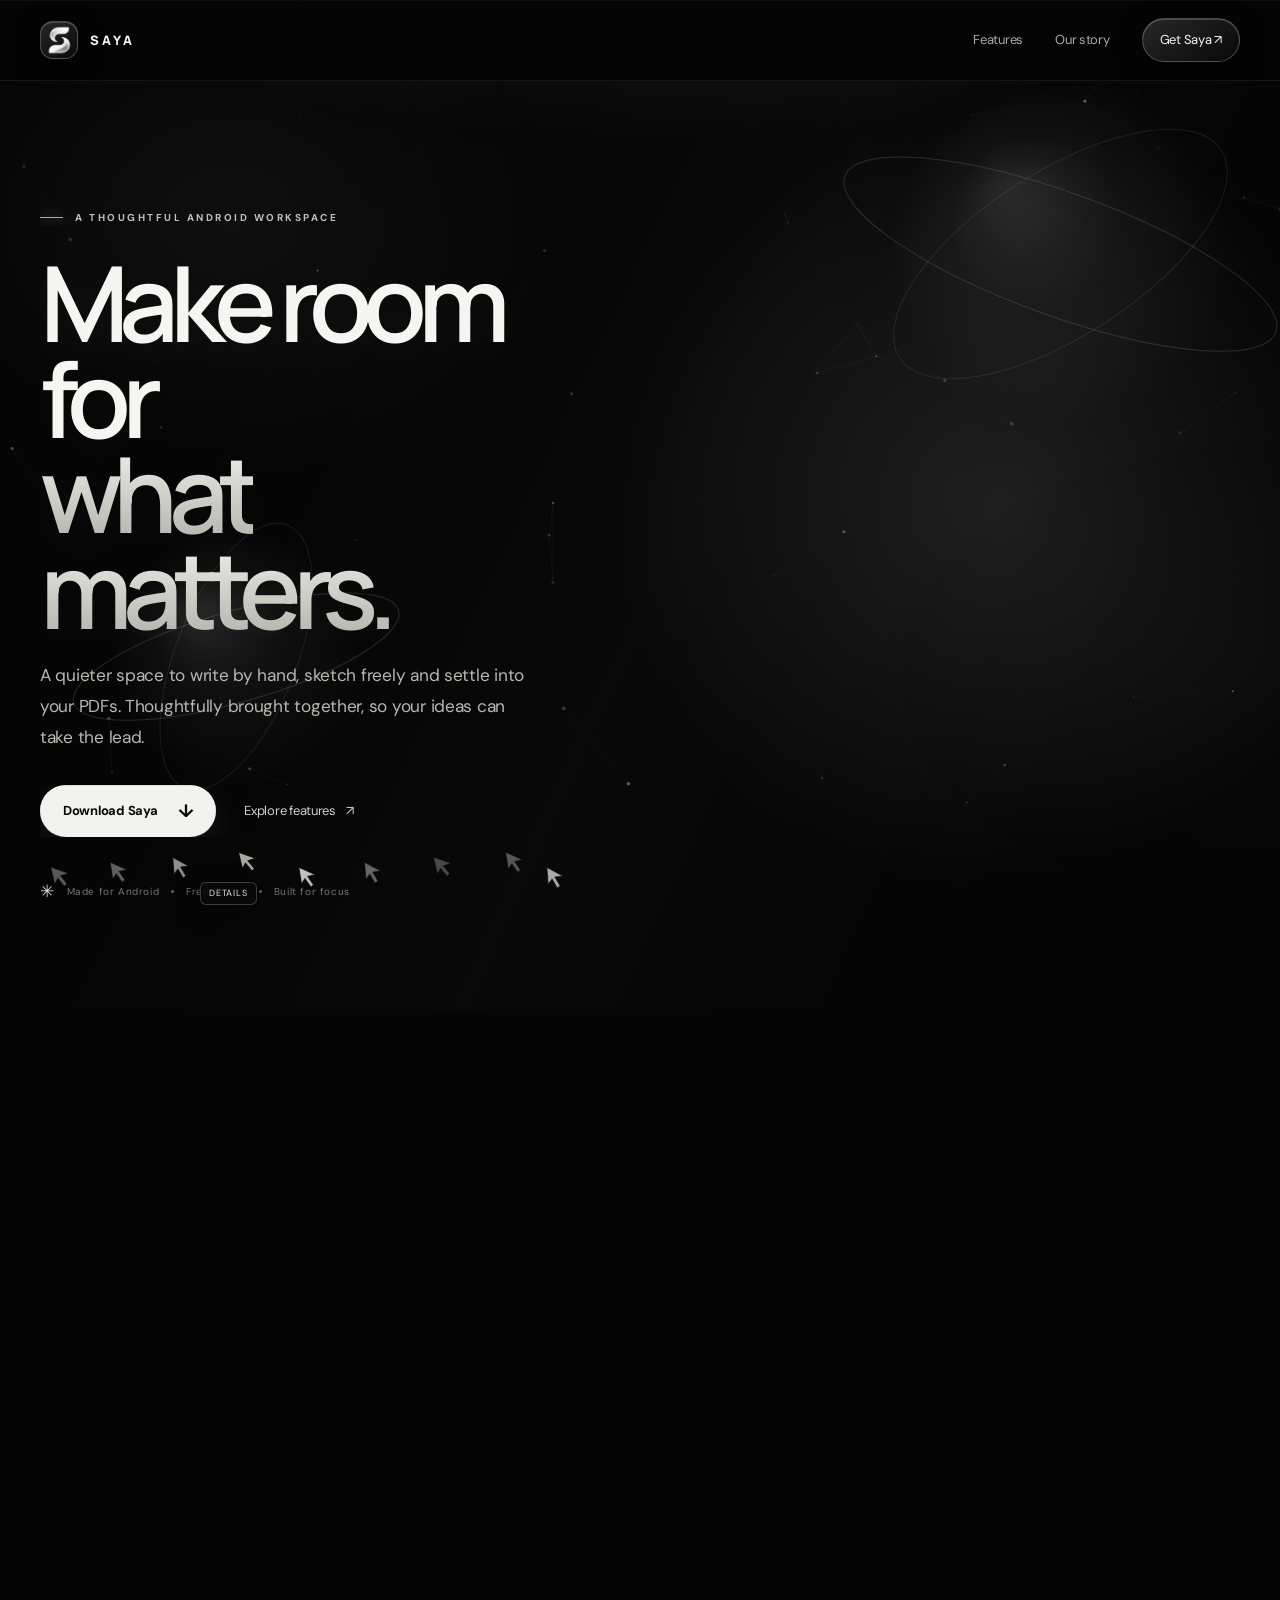
==== index.html @ 61b38a18 "Replace intro overlay with real self-assembling homepage" ====
<!doctype html>
<html lang="en">
<head>
<meta charset="utf-8"><meta name="viewport" content="width=device-width,initial-scale=1">
<meta name="theme-color" content="#050505">
<meta name="description" content="Discover Saya, a thoughtful Android workspace for handwriting, drawing and PDF reading. A quieter space for ideas to take shape.">
<meta property="og:type" content="website"><meta property="og:title" content="Saya — Some things are beautiful simply because they stay."><meta property="og:description" content="A thoughtful Android workspace for writing, drawing and reading."><meta property="og:image" content="https://sayanotes.github.io/assets/saya-logo.webp">
<link rel="icon" type="image/webp" href="/assets/saya-logo.webp">
<link rel="stylesheet" href="/assets/site.css?v=cinematic-1">
<link rel="stylesheet" href="/assets/saya-self-build.css?v=1">
<title>Saya — A place for your thoughts</title>
</head>
<body class="saya-home">
<header class="site-header"><div class="wrap nav">
<a class="brand" href="/" aria-label="Saya home"><span class="brand-mark"><img src="/assets/saya-logo.webp" alt=""></span><span>SAYA</span></a>
<button class="menu-toggle" aria-label="Open navigation" aria-expanded="false">☰</button>
<nav class="nav-links" aria-label="Main navigation"><a href="/features.html">Features</a><a href="/about.html">Our story</a><a class="nav-cta" href="https://github.com/SayaNotes/sayanotes.github.io/releases/download/v1.0.1/Saya.apk" download="Saya.apk">Get Saya <span>↗</span></a></nav>
</div></header>
<main class="nw-site">
<section class="nw-hero">
<div class="nw-hero-copy">
<div class="nw-eyebrow"><span></span> A THOUGHTFUL ANDROID WORKSPACE</div>
<h1>Make room for<br><span>what matters.</span></h1>
<p class="nw-lead">A quieter space to write by hand, sketch freely and settle into your PDFs. Thoughtfully brought together, so your ideas can take the lead.</p>
<div class="nw-actions"><a class="nw-button nw-button-light" href="https://github.com/SayaNotes/sayanotes.github.io/releases/download/v1.0.1/Saya.apk" download="Saya.apk">Download Saya <span>↓</span></a><a class="nw-text-link" href="/features.html">Explore features <span>↗</span></a></div>
<div class="nw-proof"><span class="nw-proof-mark">✳</span><span>Made for Android</span><i></i><span>Free to use</span><i></i><span>Built for focus</span></div>
</div>
<div class="nw-product-wrap" aria-label="Illustration of the Saya note-taking workspace">
<div class="nw-product-glow"></div>
<div class="nw-product-window">
<div class="nw-window-bar"><div class="nw-window-brand"><img src="/assets/saya-logo.webp" alt=""><span>Saya</span></div><div class="nw-window-actions"><b></b><b></b><b></b></div></div>
<div class="nw-workspace">
<aside class="nw-sidebar"><div class="nw-side-title">LIBRARY</div><div class="nw-side-item active"><span>▤</span> Notes</div><div class="nw-side-item"><span>⌕</span> Explorer</div><div class="nw-side-title nw-side-gap">COLLECTIONS</div><div class="nw-side-item"><span>◷</span> Recent</div><div class="nw-side-item"><span>☆</span> Favourites</div><div class="nw-side-item"><span>⌑</span> Trash</div><div class="nw-side-bottom">Your space, your pace.</div></aside>
<div class="nw-canvas-area"><div class="nw-canvas-toolbar"><span>Untitled note</span><div><i></i><i></i><i></i><i></i><i></i></div></div><div class="nw-paper"><small>PERSONAL NOTES&nbsp; · &nbsp;01</small><h2>Ideas worth<br>keeping.</h2><div class="nw-paper-stroke"></div><p>Make space for the little thoughts<br>that turn into something more.</p><svg viewBox="0 0 260 100" aria-hidden="true"><path d="M8 66 C45 5 74 102 117 50 S190 12 250 57" fill="none" stroke="#777" stroke-width="2.4" stroke-linecap="round"/><path d="M30 83 Q90 72 145 84 T238 80" fill="none" stroke="#aaa" stroke-width="1.2" stroke-linecap="round"/></svg></div></div>
</div>
<div class="nw-window-footer"><span>✎ &nbsp; Write naturally</span><span>◫ &nbsp; Make it yours</span><span>◧ &nbsp; Stay focused</span></div>
</div>
<div class="nw-float nw-float-top"><span>✧</span><div><b>Your ideas</b><small>All in one place</small></div></div>
<div class="nw-float nw-float-bottom"><span>⌁</span><div><b>Made to feel simple</b><small>Nothing in your way</small></div></div>
</div>
<div class="nw-hero-bottom"><span>SCROLL TO DISCOVER</span><span>MADE FOR ANDROID · DESIGNED FOR IDEAS</span></div>
</section>
<section class="nw-intro nw-section">
<div class="nw-section-label">A LITTLE MORE ROOM</div><div class="nw-intro-grid"><h2>Not more noise.<br><span>More possibility.</span></h2><p>Some days begin with a sentence. Some with a sketch. Some with a document you want to understand. Saya gives those moments a place to live.</p></div>
</section>
<section class="nw-features nw-section" id="features">
<div class="nw-section-heading"><div><div class="nw-section-label">MADE FOR YOUR FLOW</div><h2>One space.<br><span>Many ways to think.</span></h2></div><p>Move between writing, drawing and reading without losing the quiet rhythm of your work.</p></div>
<div class="nw-feature-grid">
<article class="nw-feature nw-feature-writing"><div class="nw-feature-art"><div class="nw-writing-sheet"><small>01 / A FRESH PAGE</small><strong>Let the<br>thoughts flow.</strong><div class="nw-writing-line"></div><div class="nw-writing-line short"></div><div class="nw-hand-line">one thought at a time</div></div></div><div class="nw-feature-meta"><span>01 — WRITE</span><span>↗</span></div><h3>Write it your way.</h3><p>Put your thoughts on the page with pen styles and a workspace that stays out of your way.</p><a href="/features.html#write">Discover writing <span>↗</span></a></article>
<article class="nw-feature nw-feature-drawing"><div class="nw-feature-art"><div class="nw-drawing-sheet"><svg viewBox="0 0 320 200" aria-hidden="true"><path d="M35 145 C55 30 105 180 145 90 S225 35 280 120" fill="none" stroke="#eee" stroke-width="3" stroke-linecap="round"/><path d="M55 165 L160 40 L265 165 Z" fill="none" stroke="#858585" stroke-width="1.6"/><circle cx="160" cy="105" r="40" fill="none" stroke="#555" stroke-width="1.2" stroke-dasharray="4 5"/></svg></div></div><div class="nw-feature-meta"><span>02 — DRAW</span><span>↗</span></div><h3>Let ideas take shape.</h3><p>Sketch, work with shapes and rearrange selected content as your ideas evolve.</p><a href="/features.html#draw">Discover drawing <span>↗</span></a></article>
<article class="nw-feature nw-feature-reading"><div class="nw-feature-art"><div class="nw-reading-sheet"><div class="nw-reading-page"><small>CHAPTER 01</small><b>Read with<br>room to think.</b><i></i><i></i><i class="short"></i><i></i></div><div class="nw-reading-page second"><small>CHAPTER 02</small><b>Stay with<br>the details.</b><i></i><i class="short"></i><i></i></div></div></div><div class="nw-feature-meta"><span>03 — READ</span><span>↗</span></div><h3>Stay with the page.</h3><p>Bring your PDFs into Saya and settle into a focused reading experience.</p><a href="/features.html#read">Discover reading <span>↗</span></a></article>
</div>
</section>
<section class="nw-showcase nw-section" id="experience">
<div class="nw-section-label">A CLOSER LOOK</div>
<div class="nw-showcase-heading"><h2>Made for the way<br><span>you work.</span></h2><p>Move between a blank page, a quick sketch and a document to read. Your workspace stays calm and familiar.</p></div>
<div class="nw-showcase-shell">
<div class="nw-showcase-tabs" role="tablist" aria-label="Explore Saya features">
<button class="nw-showcase-tab is-active" id="saya-tab-write" role="tab" aria-selected="true" aria-controls="saya-panel-write" data-saya-tab="write">01 <span>Write</span></button>
<button class="nw-showcase-tab" id="saya-tab-draw" role="tab" aria-selected="false" aria-controls="saya-panel-draw" data-saya-tab="draw">02 <span>Draw</span></button>
<button class="nw-showcase-tab" id="saya-tab-read" role="tab" aria-selected="false" aria-controls="saya-panel-read" data-saya-tab="read">03 <span>Read</span></button>
</div>
<div class="nw-showcase-panel is-active" id="saya-panel-write" role="tabpanel" aria-labelledby="saya-tab-write" data-saya-panel="write">
<div class="nw-showcase-copy"><div class="nw-section-label">CAPTURE A THOUGHT</div><h3>Give every idea<br>a place to land.</h3><p>Open a page and write naturally. Choose a pen style and make the page feel like your own.</p><a href="/features.html#write">Explore writing tools ↗</a></div>
<div class="nw-showcase-art"><div class="nw-showcase-paper"><small>NOTE  /  001</small><strong>A thought<br>worth keeping.</strong><i></i><i class="short"></i><em>one line at a time</em></div></div>
</div>
<div class="nw-showcase-panel" id="saya-panel-draw" role="tabpanel" aria-labelledby="saya-tab-draw" data-saya-panel="draw" hidden>
<div class="nw-showcase-copy"><div class="nw-section-label">THINK VISUALLY</div><h3>Let your ideas<br>take shape.</h3><p>Sketch freely, work with shapes and use lasso selection to move, resize or rotate selected content.</p><a href="/features.html#draw">Explore drawing tools ↗</a></div>
<div class="nw-showcase-art"><div class="nw-showcase-canvas"><svg viewBox="0 0 360 230" aria-hidden="true"><path d="M28 160 C65 20 100 205 155 103 S255 36 328 130" fill="none" stroke="#eee" stroke-width="3" stroke-linecap="round"/><path d="M66 185 L178 38 L292 185 Z" fill="none" stroke="#999" stroke-width="2"/><circle cx="178" cy="112" r="47" fill="none" stroke="#555" stroke-width="1.5" stroke-dasharray="5 7"/></svg></div></div>
</div>
<div class="nw-showcase-panel" id="saya-panel-read" role="tabpanel" aria-labelledby="saya-tab-read" data-saya-panel="read" hidden>
<div class="nw-showcase-copy"><div class="nw-section-label">MAKE SPACE TO READ</div><h3>Stay with<br>what matters.</h3><p>Bring PDFs into Saya and move through your documents in a focused reading workspace.</p><a href="/features.html#read">Explore PDF reading ↗</a></div>
<div class="nw-showcase-art"><div class="nw-showcase-pages"><div><small>CHAPTER 01</small><b>Read with<br>room to think.</b><i></i><i></i><i class="short"></i></div><div><small>CHAPTER 02</small><b>Stay with<br>the details.</b><i></i><i class="short"></i><i></i></div></div></div>
</div>
</div>
</section>
<section class="nw-quote"><div class="nw-quote-mark">“</div><blockquote>Some things are beautiful<br>simply because <span>they stay.</span></blockquote><p>THE THOUGHT BEHIND SAYA</p></section>
<section class="nw-download" id="download"><div class="nw-download-glow"></div><div class="nw-download-content"><img src="/assets/saya-logo.webp" alt="Saya app logo"><div class="nw-section-label">YOUR NEXT PAGE STARTS HERE</div><h2>Make room<br>for <span>Saya.</span></h2><p>A quieter space for the things you want to keep.</p><a class="nw-button nw-button-light" href="https://github.com/SayaNotes/sayanotes.github.io/releases/download/v1.0.1/Saya.apk" download="Saya.apk">Download for Android <span>↓</span></a><div class="nw-version">VERSION 1.0.1 <i></i> FREE <i></i> ANDROID</div><a class="nw-release" href="https://github.com/SayaNotes/sayanotes.github.io/releases/tag/v1.0.1" target="_blank" rel="noopener">View release details ↗</a></div></section>
</main>
<footer class="site-footer"><div class="wrap footer-row"><a class="footer-brand" href="/">SAYA.</a><span class="footer-note">Some things are beautiful simply because they stay. ❤️</span><div class="footer-links"><a href="/features.html">Features</a><a href="/about.html">Our story</a><a href="https://github.com/SayaNotes" target="_blank" rel="noopener">GitHub ↗</a></div></div></footer>
<script src="/assets/site.js?v=cinematic-1" defer></script>
<script src="/assets/saya-self-build.js?v=1" defer></script>
</body></html>
---- assets/site.css ----
@import url('https://fonts.googleapis.com/css2?family=DM+Sans:wght@400;500;600;700&family=Manrope:wght@400;500;600;700;800&display=swap');
:root{color-scheme:dark;--bg:#050505;--ink:#f4f4f0;--muted:#a0a09a;--line:#ffffff18;--max:1200px}
*{box-sizing:border-box}html{scroll-behavior:smooth;scroll-padding-top:95px}body{margin:0;background:var(--bg);color:var(--ink);font:15px/1.7 'DM Sans',sans-serif;letter-spacing:-.018em;overflow-x:hidden}body:before{content:"";position:fixed;inset:0;z-index:-1;pointer-events:none;background:radial-gradient(ellipse 70% 40% at 50% -12%,#5554,transparent 72%),radial-gradient(ellipse 40% 35% at 100% 75%,#2222,transparent 75%)}a{color:inherit;text-decoration:none}.wrap{width:min(var(--max),calc(100% - 64px));margin:auto}
.site-header{position:sticky;top:0;z-index:50;border-bottom:1px solid #ffffff12;background:#070707d9;backdrop-filter:blur(22px)}.nav{height:80px;display:flex;align-items:center;justify-content:space-between}.brand{display:flex;align-items:center;gap:12px;font:800 13px Manrope;letter-spacing:.23em}.brand-mark{width:38px;height:38px;border:1px solid #ffffff38;border-radius:13px;display:grid;place-items:center;background:linear-gradient(145deg,#ffffff18,#ffffff04);overflow:hidden}.brand-mark img{width:30px;height:32px;object-fit:contain}.nav-links{display:flex;align-items:center;gap:32px;color:#aaa;font-size:13px}.nav-links a:hover,.nav-links a[aria-current=page]{color:white}.nav-links .nav-cta{padding:10px 17px;border:1px solid #ffffff3b;border-radius:999px;color:#f4f4f0;background:#ffffff08}.menu-toggle{display:none;width:42px;height:42px;border:1px solid #ffffff30;border-radius:50%;background:#ffffff08;color:white;font-size:19px}
.btn{min-height:52px;padding:0 23px;border-radius:999px;border:1px solid #ffffff35;display:inline-flex;align-items:center;justify-content:center;gap:11px;font-size:13px;font-weight:700;transition:transform .25s,border-color .25s,background .25s}.btn:hover{transform:translateY(-3px);border-color:#aaa}.btn-primary{background:#f4f4f0;color:#080808;border-color:#f4f4f0}.btn-quiet{background:#ffffff08}.eyebrow,.overline{color:#a5a59e;font-size:10px;letter-spacing:.23em;text-transform:uppercase;font-weight:700}.eyebrow{display:flex;align-items:center;gap:12px}.eyebrow:before{content:"";width:27px;height:1px;background:#aaa}.display{font:600 clamp(54px,8vw,102px)/.94 Manrope,sans-serif;letter-spacing:-.085em;margin:25px 0 22px}.soft{color:#777}.lead{font-size:clamp(17px,1.8vw,21px);line-height:1.65;color:#bdbdb7;max-width:560px;margin:0}.muted{color:var(--muted)}
.hero{min-height:670px;display:grid;grid-template-columns:.95fr 1.05fr;align-items:center;gap:42px;padding:75px 0 85px}.hero-copy{position:relative;z-index:2}.hero .display{max-width:620px}.hero-actions{display:flex;gap:13px;flex-wrap:wrap;margin-top:34px}.hero-meta{margin-top:18px;color:#777;font-size:11px}.hero-stage{position:relative;min-height:500px;display:grid;place-items:center}.stage-glow{position:absolute;width:75%;aspect-ratio:1;border-radius:50%;background:#ddd;filter:blur(115px);opacity:.1}.device{position:relative;width:min(100%,560px);padding:10px;border:1px solid #ffffff40;border-radius:30px;background:linear-gradient(145deg,#ffffff25,#ffffff05 45%,#ffffff0a);box-shadow:0 55px 120px #000d,inset 0 1px #ffffff48;transform:rotate(-2deg);backdrop-filter:blur(22px)}.device-screen{min-height:360px;border:1px solid #ffffff17;border-radius:21px;background:#0a0a0a;padding:18px;overflow:hidden}.mock-top{display:flex;justify-content:space-between;color:#777;font-size:9px;letter-spacing:.17em}.mock-dots{display:flex;gap:5px}.mock-dots i{width:5px;height:5px;border-radius:50%;background:#666}.mock-workspace{display:grid;grid-template-columns:100px 1fr;gap:14px;margin-top:22px;min-height:280px}.mock-sidebar{border-right:1px solid #252525;padding-right:12px;color:#74746e;font-size:9px}.mock-sidebar strong{display:block;font:700 15px Manrope;color:#eee;margin:5px 0 22px}.mock-sidebar span{display:block;padding:8px;border-radius:7px;margin:3px 0}.mock-sidebar span:first-of-type{background:#ffffff13;color:#eee}.mock-paper{position:relative;border:1px solid #292929;border-radius:12px;background:linear-gradient(145deg,#131313,#0d0d0d);padding:23px 20px;overflow:hidden}.mock-paper small{font-size:8px;letter-spacing:.19em;color:#777}.mock-paper h3{font:600 23px/1.2 Manrope;letter-spacing:-.06em;margin:13px 0 18px}.paper-line{height:4px;border-radius:9px;background:#353535;width:90%;margin:10px 0}.paper-line.mid{width:73%}.paper-line.short{width:48%}.mock-hand{font:italic 18px cursive;color:#d6d6d0;margin-top:28px;transform:rotate(-3deg)}.mock-note{position:absolute;right:25px;bottom:20px;border:1px solid #ffffff24;background:#1b1b1bdd;border-radius:12px;padding:10px 13px;color:#aaa;font-size:9px}.float-chip{position:absolute;z-index:3;display:flex;align-items:center;gap:9px;padding:12px 16px;border:1px solid #ffffff2b;border-radius:15px;background:#171717dc;backdrop-filter:blur(20px);box-shadow:0 18px 45px #0009;color:#ddd;font-size:11px}.float-chip b{font-size:15px;color:#fff}.chip-one{left:-5px;bottom:64px}.chip-two{right:-7px;top:72px}.device-caption{position:absolute;bottom:0;left:50%;transform:translateX(-50%);white-space:nowrap;color:#777;font-size:10px;letter-spacing:.16em;text-transform:uppercase}
.trust-strip{border-block:1px solid var(--line);display:flex;justify-content:center;align-items:center;gap:clamp(18px,4vw,58px);flex-wrap:wrap;padding:22px 0;color:#85857e;font-size:10px;letter-spacing:.15em;text-transform:uppercase}.trust-strip span:before{content:"";display:inline-block;width:4px;height:4px;background:#aaa;border-radius:50%;margin:0 10px 2px 0}
.section{padding:112px 0;border-bottom:1px solid #ffffff12}.section-head{display:flex;justify-content:space-between;align-items:flex-end;gap:35px;margin-bottom:44px}.section-head h2,.section-title{font:600 clamp(36px,5.3vw,65px)/1.03 Manrope;letter-spacing:-.075em;margin:13px 0 0}.section-intro{max-width:390px;color:#92928c;font-size:14px;line-height:1.8;margin:0 0 4px}.feature-grid{display:grid;grid-template-columns:repeat(3,1fr);gap:15px}.feature-card{min-height:260px;padding:28px;border:1px solid var(--line);border-radius:24px;background:linear-gradient(145deg,#ffffff0e,#ffffff03);box-shadow:inset 0 1px #ffffff0b;transition:transform .3s,border-color .3s;overflow:hidden}.feature-card:hover{transform:translateY(-6px);border-color:#ffffff42}.card-icon{width:45px;height:45px;display:grid;place-items:center;border:1px solid #ffffff2b;border-radius:15px;background:#ffffff09;font-size:19px}.feature-card h3{font:600 20px Manrope;letter-spacing:-.045em;margin:26px 0 9px}.feature-card p{font-size:13px;line-height:1.8;color:#999;margin:0}
.story{display:grid;grid-template-columns:1fr 1fr;gap:clamp(35px,8vw,100px);align-items:center}.story-copy h2{font:600 clamp(38px,5vw,64px)/1.04 Manrope;letter-spacing:-.075em;margin:15px 0 20px}.story-copy p{max-width:470px;color:#9a9a94;font-size:14px;line-height:1.9}.story-visual,.reading-visual{position:relative;min-height:410px;border:1px solid #ffffff21;border-radius:30px;background:radial-gradient(ellipse at 50% 0%,#ffffff13,transparent 65%),linear-gradient(145deg,#121212,#080808);display:grid;place-items:center;overflow:hidden}.paper-preview{position:relative;width:68%;min-height:290px;padding:28px 25px;border:1px solid #ffffff28;border-radius:13px;background:linear-gradient(145deg,#171717,#0d0d0d);box-shadow:0 30px 80px #000b;transform:rotate(3deg)}.paper-preview .tiny{font-size:8px;letter-spacing:.18em;color:#777}.paper-preview h3{font:600 25px/1.2 Manrope;letter-spacing:-.06em;margin:16px 0}.handwriting{margin-top:34px;color:#d6d6d0;font:italic 17px cursive;transform:rotate(-4deg)}.drawn-circle{position:absolute;width:115px;height:68px;border:2px solid #bdbdb7;border-radius:50%;right:22px;bottom:55px;transform:rotate(-15deg);opacity:.8}.story-badge{position:absolute;bottom:25px;left:25px;padding:9px 13px;border:1px solid #ffffff24;border-radius:999px;background:#171717db;color:#aaa;font-size:10px}.pdf-window{width:76%;min-height:300px;padding:18px;border:1px solid #ffffff28;border-radius:18px;background:#111;box-shadow:0 35px 80px #000b;transform:rotate(-2deg)}.pdf-toolbar{display:flex;justify-content:space-between;color:#777;font-size:9px;letter-spacing:.12em;padding-bottom:14px;border-bottom:1px solid #ffffff13}.pdf-pages{display:flex;gap:12px;margin-top:16px}.pdf-page{flex:1;min-height:210px;background:#e8e7e1;color:#242424;border-radius:5px;padding:16px 12px}.pdf-page small{font-size:7px;letter-spacing:.15em;color:#777}.pdf-page h4{font:700 12px Manrope;margin:14px 0}.pdf-rule{height:3px;background:#c9c8c1;border-radius:4px;margin:7px 0}.pdf-rule.short{width:60%}
.quote-band{padding:100px 0;text-align:center}.quote-band blockquote{max-width:900px;margin:auto;font:500 clamp(34px,5.5vw,70px)/1.12 Manrope;letter-spacing:-.075em}.quote-band blockquote span{color:#777}.quote-band p{color:#777;font-size:11px;letter-spacing:.15em;text-transform:uppercase;margin-top:24px}.download-panel{position:relative;text-align:center;border:1px solid #ffffff32;border-radius:32px;padding:clamp(42px,7vw,80px) 25px;background:radial-gradient(ellipse at 50% 0%,#ffffff1b,transparent 62%),linear-gradient(145deg,#ffffff10,#ffffff03);box-shadow:inset 0 1px #ffffff19,0 35px 100px #0008}.download-mark{width:65px;height:65px;margin:0 auto 24px;border:1px solid #ffffff40;border-radius:20px;background:#ffffff0b;display:grid;place-items:center;overflow:hidden}.download-mark img{width:49px;height:53px;object-fit:contain}.download-panel h2{font:600 clamp(38px,5.4vw,64px)/1.04 Manrope;letter-spacing:-.075em;margin:14px 0}.download-panel p{max-width:480px;color:#aaa;margin:14px auto 28px;font-size:14px}.download-meta{color:#777;font-size:11px;margin-top:17px}.release-link{display:inline-block;margin-top:15px;color:#bbb;font-size:12px;text-decoration:underline;text-decoration-color:#555;text-underline-offset:4px}
.page-hero{padding:100px 0 70px;max-width:920px}.page-hero .display{font-size:clamp(54px,8vw,98px)}.page-hero .lead{max-width:720px}.detail-section{padding:70px 0;border-bottom:1px solid var(--line)}.detail-section h2{font:600 clamp(32px,4.5vw,52px)/1.06 Manrope;letter-spacing:-.07em;margin:12px 0}.detail-section>p{max-width:720px;color:#999;font-size:14px;line-height:1.85}.detail-grid{display:grid;grid-template-columns:repeat(2,1fr);gap:14px;margin-top:30px}.detail-card{padding:27px;border:1px solid #ffffff1e;border-radius:22px;background:linear-gradient(145deg,#ffffff0e,#ffffff03)}.detail-card h3{font:600 18px Manrope;margin:0 0 9px}.detail-card p{font-size:13px;color:#999;margin:0;line-height:1.8}.tag{display:inline-block;color:#bdbdb7;border:1px solid #ffffff22;border-radius:99px;padding:5px 10px;font-size:10px;margin:15px 4px 0 0}.creator-card{display:grid;grid-template-columns:.7fr 1.3fr;gap:45px;padding:38px;border:1px solid #ffffff24;border-radius:30px;background:linear-gradient(145deg,#ffffff11,#ffffff03)}.creator-emblem{display:grid;place-items:center;min-height:240px;border:1px solid #ffffff18;border-radius:22px;background:radial-gradient(circle,#ffffff0d,transparent 65%),#090909}.creator-emblem img{width:125px;height:135px;object-fit:contain}.creator-card p{color:#aaa;font-size:14px;line-height:1.9}
.site-footer{padding:35px 0 42px;color:#777;font-size:11px}.footer-row{display:flex;justify-content:space-between;align-items:center;gap:22px;flex-wrap:wrap}.footer-brand{color:#eee;font:800 13px Manrope;letter-spacing:.2em}.footer-links{display:flex;gap:23px}.footer-links a:hover{color:#fff}.footer-note{color:#85857f}.reveal{opacity:0;transform:translateY(24px);transition:opacity .75s ease,transform .75s cubic-bezier(.2,.7,.2,1)}.reveal.is-visible{opacity:1;transform:translateY(0)}.delay-1{transition-delay:.09s}.delay-2{transition-delay:.18s}
@media(max-width:900px){.wrap{width:calc(100% - 44px)}.hero{grid-template-columns:1fr;gap:20px;text-align:center;padding:70px 0 60px}.hero .eyebrow{justify-content:center}.hero .display,.hero .lead{margin-left:auto;margin-right:auto}.hero-actions{justify-content:center}.hero-stage{width:min(100%,650px);margin:auto;min-height:460px}.section-head{display:block}.section-intro{margin-top:18px}.story{gap:35px}.creator-card{grid-template-columns:1fr}}
@media(max-width:640px){.wrap{width:calc(100% - 34px)}.nav{height:70px}.menu-toggle{display:block}.nav-links{display:none;position:absolute;top:70px;left:0;right:0;padding:15px 22px 22px;background:#090909f5;border-bottom:1px solid var(--line);flex-direction:column;align-items:stretch;gap:0}.nav-links.open{display:flex}.nav-links a{padding:12px 4px}.nav-links .nav-cta{text-align:center;margin-top:8px}.hero{padding:58px 0 45px}.display{font-size:clamp(52px,15vw,74px)}.hero-stage{min-height:330px}.device{padding:7px;border-radius:22px}.device-screen{min-height:275px;padding:12px;border-radius:16px}.mock-workspace{grid-template-columns:65px 1fr;gap:8px;margin-top:15px;min-height:215px}.mock-sidebar{font-size:7px;padding-right:6px}.mock-sidebar strong{font-size:12px;margin-bottom:15px}.mock-sidebar span{padding:6px 4px}.mock-paper{padding:15px 11px}.mock-paper h3{font-size:16px}.mock-paper small{font-size:6px}.paper-line{height:3px;margin:7px 0}.mock-hand{font-size:13px;margin-top:19px}.mock-note{right:9px;bottom:9px;font-size:7px;padding:7px 8px}.float-chip{font-size:8px;padding:8px 10px}.float-chip b{font-size:11px}.chip-one{left:-4px;bottom:25px}.chip-two{right:-4px;top:24px}.device-caption{font-size:8px}.trust-strip{gap:11px 17px;padding:17px 0;font-size:8px}.section{padding:76px 0}.section-head{margin-bottom:27px}.section-head h2,.section-title{font-size:clamp(35px,10vw,48px)}.feature-grid{grid-template-columns:1fr;gap:11px}.feature-card{min-height:0;padding:22px}.feature-card h3{margin:18px 0 7px}.story{grid-template-columns:1fr;gap:25px}.story-visual,.reading-visual{min-height:315px}.paper-preview{width:75%;min-height:235px;padding:20px}.paper-preview h3{font-size:20px}.handwriting{font-size:14px}.drawn-circle{width:80px;height:48px}.pdf-window{width:88%;min-height:245px;padding:12px}.pdf-page{min-height:175px;padding:12px 8px}.pdf-page h4{font-size:10px}.quote-band{padding:72px 0}.page-hero{padding:72px 0 45px}.page-hero .display{font-size:clamp(48px,14vw,68px)}.detail-section{padding:52px 0}.detail-grid{grid-template-columns:1fr;gap:11px}.detail-card{padding:22px}.creator-card{padding:20px;gap:22px}.creator-emblem{min-height:175px}.download-panel{padding:40px 18px;border-radius:24px}.footer-row{align-items:flex-start;flex-direction:column}.footer-links{gap:18px}.site-footer{padding:28px 0 35px}}
@media(prefers-reduced-motion:reduce){html{scroll-behavior:auto}.reveal{opacity:1;transform:none;transition:none}*,*:before,*:after{animation:none!important;transition:none!important}}


/* Wordmark-only cinematic opening */
.intro-screen{position:fixed;inset:0;z-index:1000;display:grid;place-items:center;background:#030303;transition:opacity .7s ease,visibility .7s}
.intro-screen.is-done{opacity:0;visibility:hidden;pointer-events:none}
.intro-glow{position:absolute;width:min(70vw,580px);aspect-ratio:1;border-radius:50%;background:radial-gradient(circle,rgba(255,255,255,.14),rgba(255,255,255,.025) 42%,transparent 72%);filter:blur(26px);animation:intro-breathe 2.5s ease-in-out infinite alternate}
.intro-word{position:relative;min-height:1.2em;font:600 clamp(54px,10vw,82px)/1 Manrope,sans-serif;letter-spacing:.16em;color:#f5f5f0;padding-left:.16em;text-shadow:0 0 36px rgba(255,255,255,.16)}
.typing-caret{display:inline-block;width:2px;height:.84em;background:#eee;margin-left:6px;vertical-align:-.04em;animation:caret-blink .72s steps(2,start) infinite}
.intro-tagline{position:relative;color:#85857f;font-size:10px;letter-spacing:.15em;text-align:center;margin-top:18px;opacity:0;animation:intro-rise .7s .45s ease forwards}
@keyframes intro-rise{from{opacity:0;transform:translateY(12px)}to{opacity:1;transform:translateY(0)}}
@keyframes intro-breathe{from{transform:scale(.88);opacity:.55}to{transform:scale(1.08);opacity:1}}
@keyframes caret-blink{to{visibility:hidden}}
@media(prefers-reduced-motion:reduce){.intro-screen{display:none}}

/* Cinematic Saya landing experience */
.cinematic-home{overflow:clip}.cinema-hero{min-height:calc(100svh - 80px);position:relative;display:flex;flex-direction:column;justify-content:space-between;isolation:isolate;padding:clamp(24px,4vw,54px) max(5vw,24px) 28px;overflow:hidden;background:#030303}.hero-light{position:absolute;z-index:-1;inset:-20%;background:radial-gradient(ellipse 32% 34% at 50% 40%,#ffffff12,transparent 72%),radial-gradient(ellipse 50% 50% at 70% 70%,#ffffff04,transparent 75%);animation:hero-light-breathe 9s ease-in-out infinite alternate}.hero-grain{position:absolute;inset:0;z-index:-1;opacity:.07;pointer-events:none;background-image:url("data:image/svg+xml,%3Csvg viewBox='0 0 180 180' xmlns='http://www.w3.org/2000/svg'%3E%3Cfilter id='n'%3E%3CfeTurbulence type='fractalNoise' baseFrequency='.85' numOctaves='3' stitchTiles='stitch'/%3E%3C/filter%3E%3Crect width='100%25' height='100%25' filter='url(%23n)' opacity='.45'/%3E%3C/svg%3E")}.hero-topline,.hero-bottomline{display:flex;justify-content:space-between;color:#777;font-size:9px;letter-spacing:.18em;text-transform:uppercase}.hero-center{text-align:center;margin:auto;max-width:1000px;padding:8vh 0 10vh}.hero-wordmark{font:700 clamp(62px,13vw,172px)/.9 Manrope,sans-serif;letter-spacing:.14em;padding-left:.14em;color:#f6f6f2;text-shadow:0 0 70px #fff1;opacity:0;animation:hero-word-in 1.2s .25s cubic-bezier(.16,1,.3,1) forwards}.hero-period{color:#777}.hero-manifesto{font:500 clamp(38px,6vw,80px)/1.02 Manrope,sans-serif;letter-spacing:-.075em;margin:clamp(30px,5vw,65px) 0 22px}.hero-manifesto span{color:#747474}.hero-sub{color:#a1a19a;font-size:clamp(13px,1.6vw,17px);line-height:1.8}.scroll-cue{display:inline-flex;align-items:center;gap:13px;margin-top:clamp(32px,6vw,70px);font-size:9px;letter-spacing:.18em;color:#a4a49e}.cue-line{width:34px;height:1px;background:#777;transform-origin:left;animation:cue-pulse 2s ease-in-out infinite}.chapter-scroll{height:330vh;position:relative;background:#060606}.chapter-sticky{position:sticky;top:80px;height:calc(100svh - 80px);min-height:560px;overflow:hidden;background:radial-gradient(ellipse at 50% 50%,#141414 0%,#070707 55%,#030303 100%)}.chapter-track{height:100%;width:300%;display:flex;will-change:transform}.chapter-panel{width:33.3333%;height:100%;position:relative;flex:0 0 33.3333%;display:grid;grid-template-columns:1fr 1fr;align-items:center;padding:clamp(30px,7vw,100px);gap:clamp(20px,4vw,70px);border-right:1px solid #ffffff08}.chapter-number{position:absolute;top:36px;left:clamp(30px,7vw,100px);font-size:9px;letter-spacing:.2em;color:#73736d}.chapter-copy{max-width:500px;z-index:2}.chapter-kicker{font-size:10px;letter-spacing:.18em;text-transform:uppercase;color:#999;margin:0 0 24px}.chapter-copy h2{font:600 clamp(38px,5.3vw,78px)/1.04 Manrope;letter-spacing:-.075em;margin:0 0 23px}.chapter-copy h2 em{font-style:normal;color:#777}.chapter-copy>p:not(.chapter-kicker){max-width:410px;color:#9b9b95;font-size:14px;line-height:1.85}.chapter-link{display:inline-block;margin-top:24px;color:#ddd;font-size:10px;letter-spacing:.15em}.stroke-art{position:relative;width:100%;max-width:560px;margin:auto}.stroke-art svg{width:100%;overflow:visible}.draw-stroke{stroke-dasharray:1300;stroke-dashoffset:1300;transition:stroke-dashoffset 1.4s ease}.chapter-panel.is-active .draw-stroke{stroke-dashoffset:0}.stroke-second{transition-delay:.35s}.stroke-caption{font-size:9px;letter-spacing:.2em;color:#666;text-align:center;margin-top:-18px}.mini-device{width:min(100%,550px);border:1px solid #ffffff2d;border-radius:25px;padding:12px;background:linear-gradient(140deg,#ffffff17,#ffffff03);box-shadow:0 30px 100px #000b,inset 0 1px #ffffff25;transform:perspective(1000px) rotateY(-7deg) rotateX(3deg);backdrop-filter:blur(20px)}.mini-device-top{display:flex;justify-content:space-between;color:#777;font-size:8px;letter-spacing:.15em;padding:12px 10px}.mini-ui{display:grid;grid-template-columns:90px 1fr;gap:12px;min-height:270px;padding:12px}.mini-sidebar{border-right:1px solid #ffffff12;padding:10px;color:#777;font-size:9px}.mini-sidebar b{display:block;color:#ddd;font:600 14px Manrope;margin-bottom:20px}.mini-sidebar span{display:block;padding:9px 5px}.mini-note-paper{padding:20px;border:1px solid #ffffff14;border-radius:13px;background:linear-gradient(150deg,#171717,#0b0b0b)}.mini-note-paper small{font-size:7px;letter-spacing:.15em;color:#777}.mini-note-paper h3{font:600 clamp(18px,2.5vw,28px)/1.2 Manrope;letter-spacing:-.06em;margin:18px 0}.mini-rule{height:3px;border-radius:4px;background:#333;margin:9px 0;width:88%}.mini-rule.half{width:52%}.mini-note-paper p{font:italic 14px cursive;color:#c7c7c1;margin-top:25px}.mini-caption{text-align:center;font-size:8px;letter-spacing:.2em;color:#666;margin-top:15px}.book-art{position:relative;display:flex;align-items:center;justify-content:center;perspective:1000px;min-height:330px}.book-page{position:relative;width:42%;aspect-ratio:3/4;background:#e9e8e2;color:#171717;padding:clamp(14px,2vw,28px);border-radius:3px;box-shadow:0 30px 60px #0008}.book-page small{font-size:7px;letter-spacing:.12em;color:#888}.book-page h3{font:700 clamp(16px,2.3vw,27px)/1.2 Manrope;margin:18px 0}.book-line{height:3px;background:#c7c6bf;margin:8px 0;border-radius:3px}.book-line.short{width:55%}.page-a{transform:rotateY(8deg) rotate(-3deg);z-index:1}.page-b{transform:rotateY(-8deg) rotate(3deg);margin-left:-5%;z-index:2}.book-glow{position:absolute;width:70%;height:50%;background:#eee;filter:blur(70px);opacity:.06}.chapter-progress{position:absolute;left:clamp(30px,7vw,100px);right:clamp(30px,7vw,100px);bottom:32px;height:1px;background:#ffffff18}.chapter-progress-fill{display:block;width:0;height:1px;background:#d5d5d0;transition:width .12s linear}.chapter-hint{position:absolute;bottom:45px;right:clamp(30px,7vw,100px);color:#666;font-size:8px;letter-spacing:.18em}.chapter-hint span{font-size:13px;margin-left:8px;color:#aaa}.quiet-features{background:#080808}.quiet-head{max-width:750px;margin-bottom:65px}.quiet-head h2{font:600 clamp(52px,8vw,100px)/.95 Manrope;letter-spacing:-.09em;margin:20px 0}.quiet-head h2 span{color:#777}.quiet-head p{color:#969690;max-width:460px}.quiet-grid{display:grid;grid-template-columns:repeat(3,1fr);gap:15px}.quiet-card{border:1px solid #ffffff19;border-radius:23px;padding:28px;min-height:300px;background:linear-gradient(145deg,#ffffff0a,#ffffff02);transition:transform .4s,border-color .4s,background .4s}.quiet-card:hover{transform:translateY(-7px);border-color:#ffffff38;background:linear-gradient(145deg,#ffffff12,#ffffff04)}.quiet-icon{width:44px;height:44px;border:1px solid #ffffff24;border-radius:14px;display:grid;place-items:center;font-size:18px;color:#ddd;background:#ffffff06;margin-bottom:30px}.quiet-card>span{font-size:9px;letter-spacing:.17em;color:#777}.quiet-card h3{font:600 22px Manrope;letter-spacing:-.04em;margin:16px 0 10px}.quiet-card p{font-size:13px;color:#999;line-height:1.8;min-height:80px}.quiet-card a{font-size:11px;color:#ddd}.closing-section{position:relative;overflow:hidden;min-height:90svh;display:grid;place-items:center;text-align:center;padding:90px 24px;background:#030303;border-top:1px solid #ffffff12}.closing-orb{position:absolute;width:min(70vw,750px);aspect-ratio:1;border-radius:50%;background:radial-gradient(circle,#ffffff15,transparent 68%);filter:blur(40px);pointer-events:none}.closing-inner{position:relative;max-width:600px}.closing-logo{width:60px;height:60px;border:1px solid #ffffff35;border-radius:18px;background:#ffffff07;display:grid;place-items:center;margin:0 auto 30px;overflow:hidden}.closing-logo img{width:48px;height:51px;object-fit:contain}.closing-inner h2{font:600 clamp(55px,8vw,95px)/.98 Manrope;letter-spacing:-.09em;margin:17px 0}.closing-inner h2 em{font-style:normal;color:#777}.closing-copy{color:#999;font-size:13px;margin:24px 0 32px}.closing-meta{font-size:9px;letter-spacing:.18em;color:#777;margin-top:18px}.closing-inner .release-link{margin-top:20px}.closing-button{min-width:180px}@keyframes hero-word-in{from{opacity:0;transform:translateY(35px);filter:blur(10px)}to{opacity:1;transform:translateY(0);filter:blur(0)}}@keyframes hero-light-breathe{from{transform:scale(.9);opacity:.7}to{transform:scale(1.12);opacity:1}}@keyframes cue-pulse{0%,100%{transform:scaleX(.65);opacity:.5}50%{transform:scaleX(1);opacity:1}}
@media(max-width:900px){.chapter-panel{padding:38px 5vw;gap:4vw}.chapter-copy h2{font-size:clamp(35px,6vw,58px)}.mini-ui{grid-template-columns:65px 1fr;min-height:220px}.mini-sidebar{font-size:7px}.quiet-grid{grid-template-columns:1fr}.quiet-card{min-height:230px}.quiet-card p{min-height:0}}
@media(max-width:640px){.cinema-hero{min-height:calc(100svh - 70px);padding:20px 17px 22px}.hero-topline,.hero-bottomline{font-size:7px;letter-spacing:.12em}.hero-center{padding:6vh 0 9vh}.hero-wordmark{font-size:clamp(62px,19vw,110px)}.hero-manifesto{font-size:clamp(38px,11vw,56px);margin-top:35px}.hero-sub{font-size:13px}.desktop-only{display:none}.scroll-cue{margin-top:40px;font-size:8px}.chapter-scroll{height:310vh}.chapter-sticky{top:70px;height:calc(100svh - 70px);min-height:580px}.chapter-panel{grid-template-columns:1fr;grid-template-rows:auto 1fr;align-content:center;padding:50px 25px 70px;gap:16px}.chapter-number{top:23px;left:25px;font-size:8px}.chapter-copy{align-self:end}.chapter-kicker{margin-bottom:12px;font-size:8px}.chapter-copy h2{font-size:clamp(38px,10vw,55px);margin-bottom:13px}.chapter-copy>p:not(.chapter-kicker){font-size:12px;line-height:1.7;margin:10px 0}.stroke-art{max-width:330px;align-self:center;margin-top:-10px}.stroke-caption{margin-top:-15px}.mini-device{max-width:400px;margin:0 auto;transform:perspective(800px) rotateY(-4deg) rotateX(2deg);padding:8px;border-radius:18px}.mini-ui{min-height:195px;padding:7px;gap:7px}.mini-note-paper{padding:13px}.mini-note-paper h3{font-size:20px;margin:12px 0}.mini-note-paper p{margin-top:18px;font-size:12px}.mini-sidebar{padding:7px}.mini-sidebar b{font-size:11px;margin-bottom:12px}.mini-sidebar span{padding:7px 2px}.mini-caption{margin-top:9px}.book-art{min-height:220px;max-width:370px;margin:0 auto}.book-page{width:42%;padding:12px}.book-page h3{font-size:17px;margin:12px 0}.chapter-progress{bottom:20px;left:25px;right:25px}.chapter-hint{bottom:32px;right:25px;font-size:7px}.quiet-features.section{padding:80px 0}.quiet-head{margin-bottom:35px}.quiet-head h2{font-size:clamp(52px,15vw,74px)}.quiet-card{padding:23px;min-height:0}.quiet-icon{margin-bottom:20px}.quiet-card p{margin-bottom:20px}.closing-section{min-height:80svh;padding:70px 18px}.closing-inner h2{font-size:clamp(55px,16vw,76px)}.closing-copy{font-size:12px}.closing-logo{margin-bottom:23px}}
@media(prefers-reduced-motion:reduce){.hero-wordmark,.hero-light,.cue-line{animation:none!important}.hero-wordmark{opacity:1}.draw-stroke{stroke-dashoffset:0!important;transition:none}}

/* Refinement pass: ambient 3D sculpture, tactile motion and depth */
.cinema-hero{min-height:calc(100svh - 80px);overflow:hidden}.hero-visual{position:absolute;inset:0;z-index:-1;display:grid;place-items:center;pointer-events:none;perspective:1100px;opacity:.82}.visual-core{position:absolute;width:min(38vw,440px);aspect-ratio:1;border-radius:50%;background:radial-gradient(circle at 32% 27%,#fff3 0 2%,#ffffff08 10%,#ffffff03 30%,transparent 60%),radial-gradient(circle at 70% 72%,#bcbcbc0a,transparent 50%);box-shadow:inset 0 0 60px #ffffff08,0 0 110px #ffffff06;filter:blur(.2px);animation:core-breathe 8s ease-in-out infinite alternate}.visual-halo{position:absolute;border-radius:50%;border:1px solid #ffffff12;box-shadow:0 0 40px #ffffff03,inset 0 0 30px #ffffff04}.halo-one{width:min(57vw,650px);aspect-ratio:1;transform:rotateX(70deg) rotateZ(-15deg);animation:halo-drift 22s linear infinite}.halo-two{width:min(48vw,540px);aspect-ratio:1;transform:rotateX(65deg) rotateZ(30deg);border-color:#ffffff09;animation:halo-drift 30s linear infinite reverse}.visual-orbit{position:absolute;border:1px solid #ffffff10;border-radius:50%;width:min(50vw,560px);aspect-ratio:1;transform-style:preserve-3d}.orbit-one{transform:rotateX(67deg) rotateY(20deg) rotateZ(-20deg);animation:orbit-rotate 26s linear infinite}.orbit-two{width:min(42vw,470px);transform:rotateX(40deg) rotateY(65deg) rotateZ(18deg);border-color:#ffffff08;animation:orbit-rotate 34s linear infinite reverse}.orbit-three{width:min(33vw,370px);transform:rotateX(75deg) rotateZ(52deg);border-color:#ffffff08}.visual-orbit i{position:absolute;left:50%;top:-4px;width:7px;height:7px;border-radius:50%;background:#e8e8e8;box-shadow:0 0 15px #fff8}.visual-spark{position:absolute;width:3px;height:3px;border-radius:50%;background:#ddd;box-shadow:0 0 12px #fff7}.spark-a{top:27%;left:27%;animation:spark-float 7s ease-in-out infinite}.spark-b{right:29%;bottom:26%;animation:spark-float 9s 1s ease-in-out infinite reverse}.hero-center{position:relative;z-index:1}.hero-wordmark{letter-spacing:.19em;padding-left:.19em;font-weight:600}.hero-manifesto{ text-shadow:0 8px 45px #0009}.hero-sub{color:#b0b0aa}.hero-bottomline{position:relative;z-index:1}.page-progress{position:absolute;top:0;left:0;right:0;height:1px;background:#ffffff08;z-index:3}.page-progress span{display:block;width:0;height:100%;background:linear-gradient(90deg,#777,#f2f2f2);box-shadow:0 0 8px #fff5}.hero-light{background:radial-gradient(ellipse 34% 36% at 50% 40%,#ffffff14,transparent 72%),radial-gradient(ellipse 45% 50% at 65% 70%,#ffffff06,transparent 75%)}.quiet-card{position:relative;overflow:hidden;isolation:isolate}.quiet-card:before{content:"";position:absolute;inset:-1px;z-index:-1;opacity:0;background:radial-gradient(450px circle at var(--mx,50%) var(--my,50%),#ffffff12,transparent 45%);transition:opacity .4s}.quiet-card:hover:before{opacity:1}.quiet-card .quiet-icon{transition:transform .5s cubic-bezier(.2,.8,.2,1),background .3s}.quiet-card:hover .quiet-icon{transform:rotate(-8deg) scale(1.08);background:#ffffff0d}.closing-logo{box-shadow:0 0 50px #ffffff05,inset 0 1px #ffffff15}.closing-section:before{content:"";position:absolute;inset:0;background:radial-gradient(ellipse at 50% 0%,#ffffff07,transparent 60%);pointer-events:none}.chapter-panel{transition:opacity .45s}.chapter-panel:not(.is-active){opacity:.82}.chapter-panel.is-active{opacity:1}.chapter-copy h2{transition:transform .55s cubic-bezier(.2,.8,.2,1)}.chapter-panel.is-active .chapter-copy h2{transform:translateY(-4px)}.mini-device,.book-page{transition:transform .8s cubic-bezier(.2,.8,.2,1),box-shadow .8s}.chapter-panel.is-active .mini-device{transform:perspective(1000px) rotateY(-4deg) rotateX(1deg) translateY(-7px)}.chapter-panel.is-active .book-page.page-a{transform:rotateY(8deg) rotate(-3deg) translateY(-5px)}.chapter-panel.is-active .book-page.page-b{transform:rotateY(-8deg) rotate(3deg) translateY(5px)}.scroll-cue:hover .cue-line{transform:scaleX(1.2)}
@keyframes core-breathe{from{transform:scale(.94);opacity:.65}to{transform:scale(1.06);opacity:1}}@keyframes halo-drift{0%{transform:rotateX(70deg) rotateZ(-15deg) translateY(0)}50%{transform:rotateX(70deg) rotateZ(165deg) translateY(-12px)}100%{transform:rotateX(70deg) rotateZ(345deg) translateY(0)}}@keyframes orbit-rotate{from{transform:rotateX(67deg) rotateY(20deg) rotateZ(-20deg)}to{transform:rotateX(67deg) rotateY(20deg) rotateZ(340deg)}}@keyframes spark-float{0%,100%{transform:translateY(0);opacity:.35}50%{transform:translateY(-18px);opacity:.9}}
@media(max-width:640px){.hero-visual{opacity:.45}.visual-core{width:78vw}.halo-one{width:110vw}.halo-two{width:90vw}.visual-orbit.orbit-one{width:90vw}.visual-orbit.orbit-two{width:78vw}.visual-orbit.orbit-three{width:62vw}.hero-wordmark{letter-spacing:.14em;padding-left:.14em}.hero-manifesto{position:relative}.hero-sub{color:#b5b5b0}}
@media(prefers-reduced-motion:reduce){.visual-core,.visual-halo,.visual-orbit,.visual-spark{animation:none!important}.chapter-panel.is-active .mini-device,.chapter-panel.is-active .book-page{transform:none!important}}

/* 3D art direction refinement */
.hero-3d-stage{position:absolute;inset:0;display:grid;place-items:center;pointer-events:none;perspective:1400px;transform-style:preserve-3d;opacity:.62}.floating-sheet{position:absolute;width:min(28vw,360px);aspect-ratio:4/5;border-radius:22px;border:1px solid #ffffff28;background:linear-gradient(135deg,#ffffff12,#ffffff02 55%,#ffffff08);box-shadow:0 45px 100px #0009,inset 0 1px #ffffff26;backdrop-filter:blur(8px);transform-style:preserve-3d}.sheet-back{transform:translate3d(-12%,5%,-70px) rotateY(-24deg) rotateX(9deg) rotateZ(-14deg);animation:sheet-back-float 10s ease-in-out infinite}.sheet-mid{transform:translate3d(9%,-2%,-35px) rotateY(18deg) rotateX(-5deg) rotateZ(9deg);animation:sheet-mid-float 8s ease-in-out infinite}.sheet-front{overflow:hidden;transform:translate3d(0,2%,20px) rotateY(-6deg) rotateX(8deg) rotateZ(-2deg);animation:sheet-front-float 7s ease-in-out infinite;box-shadow:0 55px 120px #000a,inset 0 1px #ffffff4a,inset 0 -1px #ffffff12}.sheet-gloss{position:absolute;inset:0;background:linear-gradient(115deg,transparent 15%,#ffffff13 32%,transparent 48%),radial-gradient(circle at 25% 15%,#fff2,transparent 30%)}.sheet-dot{position:absolute;top:14%;left:15%;width:6px;height:6px;background:#e5e5e5;border-radius:50%;box-shadow:0 0 18px #fff8}.sheet-line{position:absolute;left:15%;height:1px;background:linear-gradient(90deg,#eee9,transparent);width:65%}.line-one{top:28%}.line-two{top:33%;width:48%}.line-three{top:38%;width:57%}.sheet-curve{position:absolute;left:12%;top:48%;width:78%;height:35%;border:1px solid #ffffff55;border-color:#ffffff70 transparent transparent #ffffff25;border-radius:50%;transform:rotate(-25deg);filter:drop-shadow(0 0 9px #ffffff18)}.glass-sphere{position:absolute;width:min(14vw,180px);aspect-ratio:1;border-radius:50%;background:radial-gradient(circle at 28% 22%,#ffffff55,transparent 17%),radial-gradient(circle at 60% 65%,#ffffff08,#ffffff02 55%,#ffffff1a 75%,transparent 78%);border:1px solid #ffffff2c;box-shadow:inset -15px -20px 40px #0007,inset 12px 10px 35px #ffffff13,0 0 80px #ffffff08;transform:translate3d(30%,25%,100px);animation:sphere-float 9s ease-in-out infinite}.hero-center{transform-style:preserve-3d}.hero-wordmark,.hero-manifesto,.hero-sub,.scroll-cue{position:relative;z-index:2}.hero-wordmark{text-shadow:0 8px 70px #fff2,0 1px 0 #fff3}.chapter-panel{perspective:1200px;transform-style:preserve-3d}.stroke-art{transform:rotateY(-9deg) rotateX(4deg) translateZ(30px);transition:transform .9s cubic-bezier(.2,.8,.2,1)}.chapter-panel.is-active .stroke-art{transform:rotateY(-3deg) translateZ(60px)}.quiet-card{transform-style:preserve-3d;will-change:transform}.closing-orb{animation:closing-breathe 8s ease-in-out infinite alternate}
@keyframes sheet-back-float{50%{transform:translate3d(-14%,1%,-80px) rotateY(-18deg) rotateX(14deg) rotateZ(-9deg)}}@keyframes sheet-mid-float{50%{transform:translate3d(12%,-5%,-30px) rotateY(24deg) rotateX(1deg) rotateZ(13deg)}}@keyframes sheet-front-float{50%{transform:translate3d(-2%,-2%,40px) rotateY(4deg) rotateX(3deg) rotateZ(1deg)}}@keyframes sphere-float{50%{transform:translate3d(38%,10%,120px)}}@keyframes closing-breathe{to{transform:scale(1.12);opacity:1}}
@media(max-width:640px){.hero-3d-stage{opacity:.32}.floating-sheet{width:52vw;border-radius:16px}.glass-sphere{width:23vw}}
@media(prefers-reduced-motion:reduce){.floating-sheet,.glass-sphere,.closing-orb{animation:none!important}}

/* Cinematic depth pass — scroll-linked atmosphere and editorial motion */
.cinema-hero{isolation:isolate;overflow:hidden}.hero-visual{will-change:transform;transition:filter .3s}.hero-visual:after{content:"";position:absolute;inset:-15%;pointer-events:none;background:radial-gradient(ellipse 34% 28% at var(--pointer-x,50%) var(--pointer-y,42%),#ffffff10,transparent 75%);mix-blend-mode:screen;opacity:.8}.hero-3d-stage{transition:opacity .5s;will-change:transform}.floating-sheet{transition:border-color .6s,box-shadow .6s}.cinema-hero:hover .sheet-front{border-color:#ffffff42}.sheet-front:after{content:"";position:absolute;inset:-60%;background:linear-gradient(115deg,transparent 42%,#ffffff10 48%,transparent 54%);transform:translateX(-60%) rotate(12deg);animation:glass-sweep 12s ease-in-out infinite}.hero-center{transform:translateZ(50px)}.hero-manifesto span{background:linear-gradient(180deg,#f8f8f5 10%,#a7a7a2 95%);-webkit-background-clip:text;background-clip:text;color:transparent}.chapter-panel{transition:opacity .55s,filter .55s}.chapter-panel:not(.is-active){filter:saturate(.65)}.chapter-panel.is-active .stroke-art svg{filter:drop-shadow(0 0 14px #ffffff0a)}.draw-stroke{stroke-dasharray:1000;stroke-dashoffset:1000;animation:draw-line 4.2s cubic-bezier(.45,0,.25,1) forwards}.stroke-second{animation-delay:.7s}.chapter-panel:not(.is-active) .draw-stroke{animation-play-state:paused}.mini-note-paper{box-shadow:0 30px 90px #0009,inset 0 1px #ffffff18}.book-art{filter:drop-shadow(0 30px 60px #0009)}.quiet-card{backdrop-filter:blur(14px)}.closing-inner{transform-style:preserve-3d}.closing-logo img{filter:drop-shadow(0 0 28px #ffffff12)}
@keyframes glass-sweep{0%,20%{transform:translateX(-60%) rotate(12deg);opacity:0}35%{opacity:.8}55%{transform:translateX(60%) rotate(12deg);opacity:.3}100%{transform:translateX(60%) rotate(12deg);opacity:0}}@keyframes draw-line{to{stroke-dashoffset:0}}
@media(max-width:640px){.hero-visual:after{opacity:.4}.hero-center{transform:none}.sheet-front:after{animation:none}.chapter-panel.is-active .stroke-art{transform:none}}
@media(prefers-reduced-motion:reduce){.sheet-front:after{animation:none}.draw-stroke{animation:none;stroke-dashoffset:0}}

/* Scroll-controlled 3D chapter camera — designed to feel like physical pages in space */
.chapter-sticky{perspective:1500px;perspective-origin:50% 45%}.chapter-track{transform-style:preserve-3d;backface-visibility:hidden}.chapter-panel{transform-style:preserve-3d;backface-visibility:hidden;will-change:transform,opacity,filter;transition:opacity .15s linear,filter .15s linear}.chapter-panel .chapter-copy{transform:translateZ(55px)}.chapter-panel .stroke-art,.chapter-panel .mini-device,.chapter-panel .book-art{transform-style:preserve-3d;transition:transform .7s cubic-bezier(.2,.7,.2,1)}.chapter-panel.is-active .stroke-art{transform:translateZ(90px) rotateY(-2deg)}.chapter-panel.is-active .mini-device{transform:perspective(1000px) translateZ(90px) rotateY(-5deg) rotateX(2deg)}.chapter-panel.is-active .book-art{transform:translateZ(75px) rotateY(-2deg)}
@media(max-width:760px){.chapter-sticky{perspective:900px}.chapter-panel{transform:none!important;opacity:1!important;filter:none!important}.chapter-panel .chapter-copy,.chapter-panel .stroke-art,.chapter-panel .mini-device,.chapter-panel .book-art{transform:none!important}.chapter-track{transition:none}}
@media(prefers-reduced-motion:reduce){.chapter-panel{transform:none!important;opacity:1!important;filter:none!important;transition:none!important}}

/* Scroll-controlled 3D chapter staging — mobile and desktop */
.chapter-sticky{perspective:1400px;perspective-origin:50% 46%}
.chapter-track{transform-style:preserve-3d}
.chapter-panel{transform-style:preserve-3d;backface-visibility:hidden;will-change:transform,opacity,filter}
.chapter-copy{transform:translateZ(55px);transform-style:preserve-3d;transition:transform .35s ease}
.stroke-art{transform:translateZ(95px) rotateY(var(--art-yaw,0deg)) rotateX(4deg);transform-style:preserve-3d;transition:transform .55s cubic-bezier(.2,.7,.2,1)}
.mini-device{transform:translateZ(130px) rotateY(var(--device-yaw,-7deg)) rotateX(3deg) scale(.96);transform-style:preserve-3d;transition:transform .55s cubic-bezier(.2,.7,.2,1)}
.book-art{transform:translateZ(115px) rotateY(var(--book-yaw,0deg)) rotateX(4deg);transform-style:preserve-3d;transition:transform .55s cubic-bezier(.2,.7,.2,1)}
.chapter-panel.is-active .chapter-copy{transform:translateZ(80px)}
@media(max-width:760px){
 .chapter-sticky{perspective:1000px;perspective-origin:50% 45%;min-height:0;height:calc(100svh - 64px);top:64px}
 .chapter-scroll{height:280vh}
 .chapter-panel{transform:translate3d(0,0,var(--chapter-depth,0px)) rotateY(var(--chapter-yaw,0deg)) scale(var(--chapter-scale,1))!important;opacity:var(--chapter-opacity,1)!important;filter:none!important}
 .chapter-panel .chapter-copy{transform:translateZ(42px)!important;}
 .chapter-panel .stroke-art{transform:translateZ(90px) rotateY(var(--art-yaw,0deg)) rotateX(5deg)!important;}
 .chapter-panel .mini-device{transform:translateZ(110px) rotateY(var(--device-yaw,-12deg)) rotateX(7deg) scale(.94)!important;}
 .chapter-panel .book-art{transform:translateZ(100px) rotateY(var(--book-yaw,0deg)) rotateX(7deg)!important;}
 .chapter-track{transition:none}
}
@media(prefers-reduced-motion:reduce){.chapter-panel,.chapter-panel .chapter-copy,.chapter-panel .stroke-art,.chapter-panel .mini-device,.chapter-panel .book-art{transform:none!important;transition:none!important}}

/* Strong, visible 3D scene motion — tuned for touch screens */
@media(max-width:760px){
 .chapter-scroll{height:320vh!important}
 .chapter-sticky{height:calc(100svh - 70px)!important;top:70px!important;perspective:850px!important;perspective-origin:50% 50%!important}
 .chapter-panel{transform:translate3d(0,0,var(--chapter-depth,0px)) rotateY(var(--chapter-yaw,0deg)) scale(var(--chapter-scale,1))!important;opacity:var(--chapter-opacity,1)!important;filter:none!important;transform-origin:50% 50%!important;}
 .chapter-panel .chapter-copy{transform:translateZ(65px)!important}
 .chapter-panel .stroke-art{transform:translateZ(145px) rotateY(var(--art-yaw,0deg)) rotateX(9deg) scale(1.08)!important}
 .chapter-panel .mini-device{transform:translateZ(175px) rotateY(var(--device-yaw,-18deg)) rotateX(12deg) scale(1.04)!important;box-shadow:0 45px 110px #000,0 0 0 1px #ffffff22,inset 0 1px #ffffff55!important}
 .chapter-panel .book-art{transform:translateZ(155px) rotateY(var(--book-yaw,0deg)) rotateX(10deg) scale(1.08)!important}
 .chapter-panel.is-active .chapter-copy{transform:translateZ(100px)!important}
}
@media(min-width:761px){.chapter-panel{transform-style:preserve-3d}.chapter-panel .stroke-art{transform:translateZ(160px) rotateY(var(--art-yaw,0deg)) rotateX(8deg) scale(1.08)}.chapter-panel .mini-device{transform:translateZ(190px) rotateY(var(--device-yaw,-7deg)) rotateX(9deg) scale(1.04)}.chapter-panel .book-art{transform:translateZ(170px) rotateY(var(--book-yaw,0deg)) rotateX(8deg) scale(1.08)}}

/* Fluid scroll response: transforms follow the finger without transition lag */
.chapter-track,.chapter-panel,.chapter-panel .chapter-copy,.chapter-panel .stroke-art,.chapter-panel .mini-device,.chapter-panel .book-art{transition:none!important;backface-visibility:hidden}
.chapter-panel{filter:none!important;will-change:transform,opacity}
.chapter-panel .chapter-copy,.chapter-panel .stroke-art,.chapter-panel .mini-device,.chapter-panel .book-art{will-change:transform}
.chapter-progress-fill{transform-origin:left center;will-change:transform}
@media(max-width:760px){.chapter-scroll{touch-action:pan-y;overscroll-behavior:contain}.chapter-sticky{contain:layout paint;}.chapter-panel{filter:none!important}}


/* 3D scroll performance correction: preserve depth and avoid per-panel opacity compositing */
.chapter-sticky{overflow:clip!important;contain:none!important;}
.chapter-track{transform-style:preserve-3d!important;will-change:transform;}
.chapter-panel{opacity:1!important;filter:none!important;will-change:transform!important;}
.chapter-panel .chapter-copy,.chapter-panel .stroke-art,.chapter-panel .mini-device,.chapter-panel .book-art{backface-visibility:hidden;}
.chapter-progress-fill{width:100%!important;transform:scaleX(var(--chapter-progress,0));transform-origin:left center;transition:none!important;}
@media(max-width:760px){.chapter-sticky{contain:none!important;overflow:clip!important}.chapter-panel{opacity:1!important;}}


/* Native scroll-driven chapter camera: no scroll-event JS on supported browsers */
@supports (animation-timeline: view()) {
 .chapter-scroll{view-timeline-name:--saya-chapters;view-timeline-axis:block}
 .chapter-track{
  animation-name:saya-chapter-travel;
  animation-duration:auto;
  animation-timing-function:linear;
  animation-fill-mode:both;
  animation-timeline:--saya-chapters;
  animation-range:contain 0% contain 100%;
 }
 .chapter-progress-fill{
  width:100%!important;
  transform:scaleX(0);
  transform-origin:left center;
  animation-name:saya-chapter-progress;
  animation-duration:auto;
  animation-timing-function:linear;
  animation-fill-mode:both;
  animation-timeline:--saya-chapters;
  animation-range:contain 0% contain 100%;
 }
}
@keyframes saya-chapter-travel{
 from{transform:translate3d(0,0,0)}
 to{transform:translate3d(-66.6667%,0,0)}
}
@keyframes saya-chapter-progress{
 from{transform:scaleX(0)}
 to{transform:scaleX(1)}
}

/* Saya / Notewise-inspired product-first homepage */
.saya-home{background:#050505;color:#f5f5f2}
.saya-home .site-header{background:#050505e8;border-bottom-color:#ffffff12}
.saya-home .nw-site{overflow:hidden}
.nw-hero{position:relative;min-height:calc(100svh - 80px);padding:clamp(70px,9vw,125px) max(32px,calc((100vw - 1200px)/2)) 62px;display:grid;grid-template-columns:.88fr 1.12fr;align-items:center;gap:clamp(30px,5vw,76px);isolation:isolate}
.nw-hero:before{content:"";position:absolute;z-index:-1;inset:0;background:radial-gradient(ellipse 48% 55% at 76% 45%,#ffffff0d,transparent 72%),radial-gradient(ellipse 55% 30% at 20% 0%,#ffffff08,transparent 75%)}
.nw-hero-copy{position:relative;z-index:2;max-width:570px}
.nw-eyebrow,.nw-section-label{font-size:10px;font-weight:700;letter-spacing:.2em;color:#969690}
.nw-eyebrow{display:flex;align-items:center;gap:12px}.nw-eyebrow span{width:23px;height:1px;background:#aaa}
.nw-hero h1{font:600 clamp(58px,7.4vw,100px)/.96 Manrope,sans-serif;letter-spacing:-.085em;margin:28px 0 24px}
.nw-hero h1 span,.nw-intro h2 span,.nw-section-heading h2 span{color:#777}
.nw-lead{max-width:475px;color:#a5a59f;font-size:clamp(15px,1.4vw,18px);line-height:1.8;margin:0}
.nw-actions{display:flex;align-items:center;gap:28px;flex-wrap:wrap;margin-top:32px}
.nw-button{min-height:52px;padding:0 23px;border-radius:999px;display:inline-flex;align-items:center;justify-content:center;gap:20px;font-size:13px;font-weight:700;transition:background .2s,transform .2s}
.nw-button:hover{transform:translateY(-2px)}.nw-button-light{background:#f2f2ee;color:#080808}.nw-button-light:hover{background:#fff}
.nw-button span{font-size:18px}.nw-text-link{font-size:13px;color:#d0d0ca}.nw-text-link span{margin-left:7px}
.nw-proof{display:flex;align-items:center;gap:12px;flex-wrap:wrap;margin-top:40px;color:#777;font-size:10px;letter-spacing:.06em}.nw-proof-mark{color:#ddd;font-size:17px}.nw-proof i,.nw-version i{width:3px;height:3px;border-radius:50%;background:#666}
.nw-product-wrap{position:relative;min-width:0;padding:30px 0}
.nw-product-glow{position:absolute;inset:12% 5%;background:#aaa;filter:blur(110px);opacity:.12;border-radius:50%}
.nw-product-window{position:relative;z-index:1;border:1px solid #ffffff38;border-radius:24px;background:linear-gradient(145deg,#ffffff1b,#ffffff04 55%,#ffffff0b);padding:9px;box-shadow:0 45px 110px #000c,inset 0 1px #ffffff40;transform:perspective(1300px) rotateY(-5deg) rotateX(2deg)}
.nw-window-bar{height:45px;display:flex;align-items:center;justify-content:space-between;padding:0 12px}
.nw-window-brand{display:flex;align-items:center;gap:8px;font:700 11px Manrope;letter-spacing:.08em}.nw-window-brand img{width:20px;height:20px;object-fit:contain}
.nw-window-actions{display:flex;gap:5px}.nw-window-actions b{width:5px;height:5px;border-radius:50%;background:#777}
.nw-workspace{display:grid;grid-template-columns:145px 1fr;min-height:360px;border:1px solid #ffffff18;border-radius:15px;overflow:hidden;background:#090909}
.nw-sidebar{position:relative;padding:22px 14px;border-right:1px solid #ffffff12;color:#777;font-size:10px}
.nw-side-title{font-size:8px;letter-spacing:.16em;color:#696963;margin:0 0 12px 7px}.nw-side-item{padding:9px 8px;border-radius:7px;margin:3px 0}.nw-side-item span{display:inline-block;width:21px;color:#aaa}.nw-side-item.active{background:#ffffff13;color:#eee}.nw-side-gap{margin-top:28px}
.nw-side-bottom{position:absolute;bottom:16px;left:20px;color:#555;font-size:8px}
.nw-canvas-area{padding:16px 20px 22px;display:flex;flex-direction:column;align-items:center;background:radial-gradient(ellipse at 50% 0%,#ffffff09,transparent 70%)}
.nw-canvas-toolbar{width:100%;display:flex;align-items:center;justify-content:space-between;color:#888;font-size:9px;margin-bottom:13px}.nw-canvas-toolbar div{display:flex;gap:13px}.nw-canvas-toolbar i{width:8px;height:8px;border:1px solid #777;border-radius:3px}
.nw-paper{width:min(100%,360px);min-height:300px;background:#e9e8e2;color:#20201f;border-radius:3px;padding:27px 30px;box-shadow:0 18px 40px #0008}
.nw-paper small,.nw-writing-sheet small,.nw-reading-page small{font-size:7px;letter-spacing:.16em;color:#777}
.nw-paper h2{font:600 clamp(24px,3vw,36px)/1.06 Manrope;letter-spacing:-.065em;margin:24px 0 16px}
.nw-paper-stroke{width:80%;height:1px;background:#c5c4be}.nw-paper p{font-size:10px;line-height:1.8;color:#696963;margin:17px 0 0}
.nw-paper svg{width:100%;height:78px;margin-top:9px}
.nw-window-footer{display:flex;justify-content:space-around;gap:12px;padding:13px 5px 4px;color:#85857f;font-size:9px}
.nw-float{position:absolute;z-index:2;display:flex;align-items:center;gap:10px;padding:12px 15px;border:1px solid #ffffff2b;border-radius:13px;background:#171717eF;box-shadow:0 18px 42px #000a;backdrop-filter:blur(14px)}
.nw-float>span{font-size:18px;color:#eee}.nw-float b,.nw-float small{display:block}.nw-float b{font-size:10px;color:#eee}.nw-float small{font-size:8px;color:#888;margin-top:2px}.nw-float-top{right:-18px;top:4%}.nw-float-bottom{left:-30px;bottom:8%}
.nw-hero-bottom{position:absolute;bottom:24px;left:max(32px,calc((100vw - 1200px)/2));right:max(32px,calc((100vw - 1200px)/2));display:flex;justify-content:space-between;color:#555;font-size:8px;letter-spacing:.17em}
.nw-section{max-width:1200px;margin:auto;padding:clamp(80px,10vw,140px) 32px}
.nw-intro{border-top:1px solid #ffffff13}.nw-intro-grid{display:grid;grid-template-columns:1fr .7fr;gap:70px;align-items:end;margin-top:24px}
.nw-intro h2,.nw-section-heading h2{font:600 clamp(42px,6vw,74px)/1.02 Manrope;letter-spacing:-.08em;margin:0}
.nw-intro-grid>p,.nw-section-heading>p{max-width:430px;color:#999;font-size:14px;line-height:1.9;margin:0 0 7px}
.nw-section-heading{display:flex;justify-content:space-between;align-items:end;gap:40px;margin-bottom:48px}
.nw-section-heading h2{margin-top:18px}
.nw-feature-grid{display:grid;grid-template-columns:repeat(3,1fr);gap:16px}
.nw-feature{min-width:0;padding:12px 12px 25px;border:1px solid #ffffff17;border-radius:19px;background:linear-gradient(145deg,#ffffff0b,#ffffff02);transition:border-color .2s,transform .2s}
.nw-feature:hover{border-color:#ffffff3d;transform:translateY(-3px)}
.nw-feature-art{height:245px;border-radius:12px;background:radial-gradient(ellipse at 50% 15%,#ffffff13,transparent 70%),#090909;display:grid;place-items:center;overflow:hidden}
.nw-writing-sheet{width:62%;height:80%;padding:23px 20px;background:#e8e7e1;color:#222;box-shadow:0 20px 45px #0009;transform:rotate(-3deg)}
.nw-writing-sheet strong{display:block;font:600 24px/1.05 Manrope;letter-spacing:-.06em;margin-top:18px}.nw-writing-line{height:2px;background:#c5c4bd;margin-top:17px;width:95%}.nw-writing-line.short{width:64%;margin-top:8px}.nw-hand-line{font:italic 13px cursive;color:#555;margin-top:25px;transform:rotate(-4deg)}
.nw-drawing-sheet{width:78%;height:78%;display:grid;place-items:center;border:1px solid #ffffff2a;border-radius:12px;background:linear-gradient(145deg,#171717,#0a0a0a);box-shadow:0 25px 60px #000}.nw-drawing-sheet svg{width:100%;height:100%}
.nw-reading-sheet{display:flex;gap:8px;width:78%;height:76%;transform:rotate(2deg);filter:drop-shadow(0 20px 25px #0009)}
.nw-reading-page{flex:1;background:#e8e7e1;color:#222;padding:17px 12px}.nw-reading-page b{display:block;font:600 15px/1.1 Manrope;letter-spacing:-.05em;margin:18px 0}.nw-reading-page i{display:block;height:2px;background:#c8c7c0;margin:8px 0}.nw-reading-page i.short{width:62%}
.nw-feature-meta{display:flex;justify-content:space-between;color:#777;font-size:9px;letter-spacing:.14em;margin:22px 6px 13px}.nw-feature h3{font:600 20px Manrope;letter-spacing:-.05em;margin:0 6px 9px}.nw-feature p{min-height:70px;color:#92928c;font-size:12px;line-height:1.8;margin:0 6px 15px}.nw-feature>a{display:inline-block;margin:0 6px;color:#ddd;font-size:11px}.nw-feature>a span{margin-left:8px}
.nw-quote{padding:105px 24px 112px;text-align:center;border-block:1px solid #ffffff12;background:radial-gradient(ellipse 50% 80% at 50% 50%,#ffffff09,transparent 72%)}
.nw-quote-mark{font:100px/0.7 Georgia;color:#555}.nw-quote blockquote{font:500 clamp(34px,5.5vw,66px)/1.12 Manrope;letter-spacing:-.07em;margin:24px auto;max-width:900px}.nw-quote blockquote span{color:#777}.nw-quote p{font-size:9px;letter-spacing:.2em;color:#666}
.nw-download{position:relative;min-height:650px;display:grid;place-items:center;text-align:center;padding:90px 24px;overflow:hidden}
.nw-download-glow{position:absolute;width:500px;height:400px;border-radius:50%;background:#aaa;filter:blur(140px);opacity:.1}
.nw-download-content{position:relative}.nw-download-content>img{width:66px;height:66px;object-fit:contain;margin-bottom:27px;filter:drop-shadow(0 0 25px #ffffff18)}
.nw-download h2{font:600 clamp(56px,8vw,92px)/.95 Manrope;letter-spacing:-.085em;margin:20px 0}.nw-download h2 span{color:#777}.nw-download-content>p{color:#999;font-size:14px;margin:0 0 30px}.nw-version{display:flex;justify-content:center;align-items:center;gap:10px;margin-top:23px;color:#666;font-size:9px;letter-spacing:.15em}.nw-release{display:inline-block;margin-top:20px;color:#999;font-size:11px}
.saya-home .site-footer{border-top:1px solid #ffffff14}
@media(max-width:900px){.nw-hero{grid-template-columns:1fr;min-height:auto;padding-top:80px;padding-bottom:82px;gap:35px}.nw-hero-copy{max-width:700px}.nw-product-wrap{width:min(100%,700px);margin:0 auto}.nw-hero-bottom{bottom:20px}.nw-section-heading{align-items:start;flex-direction:column}.nw-intro-grid{gap:30px}.nw-feature-art{height:210px}}
@media(max-width:640px){.nw-hero{padding:68px 22px 76px;gap:22px}.nw-hero h1{font-size:clamp(55px,15vw,78px);margin:22px 0 18px}.nw-lead{font-size:14px}.nw-actions{gap:20px;margin-top:25px}.nw-proof{margin-top:28px;gap:8px;font-size:9px}.nw-product-wrap{padding:18px 0 25px}.nw-product-window{padding:6px;border-radius:16px;transform:none}.nw-window-bar{height:36px}.nw-workspace{grid-template-columns:88px 1fr;min-height:280px}.nw-sidebar{padding:16px 7px;font-size:8px}.nw-side-title{font-size:6px;margin-left:5px}.nw-side-item{padding:8px 5px}.nw-side-item span{width:15px}.nw-side-bottom{display:none}.nw-canvas-area{padding:12px 9px}.nw-canvas-toolbar{font-size:7px}.nw-canvas-toolbar div{gap:7px}.nw-paper{min-height:235px;padding:20px 17px}.nw-paper h2{font-size:26px;margin:19px 0 13px}.nw-paper p{font-size:8px}.nw-paper svg{height:55px}.nw-window-footer{font-size:7px;gap:4px}.nw-float{padding:9px 10px;gap:7px}.nw-float b{font-size:8px}.nw-float small{font-size:7px}.nw-float-top{right:-4px;top:0}.nw-float-bottom{left:-5px;bottom:0}.nw-hero-bottom{left:22px;right:22px;font-size:7px}.nw-section{padding:76px 22px}.nw-intro-grid{grid-template-columns:1fr;gap:18px}.nw-intro h2,.nw-section-heading h2{font-size:clamp(42px,12vw,60px)}.nw-intro-grid>p,.nw-section-heading>p{font-size:13px}.nw-feature-grid{grid-template-columns:1fr;gap:13px}.nw-feature{padding:10px 10px 22px}.nw-feature-art{height:225px}.nw-feature p{min-height:0}.nw-quote{padding:82px 20px}.nw-quote blockquote{font-size:clamp(33px,9vw,48px)}.nw-download{min-height:570px}.nw-download h2{font-size:clamp(58px,16vw,78px)}.saya-home .footer-row{gap:15px}.saya-home .footer-note{max-width:220px}.saya-home .footer-links{width:100%;justify-content:flex-start}}
@media(prefers-reduced-motion:reduce){.nw-button,.nw-feature{transition:none!important}.nw-feature:hover,.nw-button:hover{transform:none}}


/* Interactive product showcase — Saya's own adaptation of feature-led product storytelling */
.nw-showcase{padding-top:clamp(70px,9vw,115px);padding-bottom:clamp(80px,10vw,130px)}
.nw-showcase-heading{display:flex;justify-content:space-between;align-items:end;gap:35px;margin:22px 0 38px}
.nw-showcase-heading h2{font:600 clamp(42px,6vw,72px)/1.02 Manrope;letter-spacing:-.08em;margin:0}
.nw-showcase-heading h2 span{color:#777}
.nw-showcase-heading>p{max-width:390px;color:#999;font-size:14px;line-height:1.9;margin:0 0 5px}
.nw-showcase-shell{border:1px solid #ffffff1c;border-radius:22px;background:linear-gradient(145deg,#ffffff0c,#ffffff02);overflow:hidden}
.nw-showcase-tabs{display:flex;gap:0;border-bottom:1px solid #ffffff16;padding:0 25px}
.nw-showcase-tab{position:relative;display:flex;align-items:center;gap:12px;padding:20px 24px;border:0;background:transparent;color:#777;font:600 12px 'DM Sans',sans-serif;cursor:pointer}
.nw-showcase-tab:first-child{padding-left:8px}
.nw-showcase-tab span{color:#bbb}
.nw-showcase-tab.is-active{color:#fff}
.nw-showcase-tab.is-active:after{content:"";position:absolute;bottom:-1px;left:8px;right:8px;height:2px;background:#eee}
.nw-showcase-panel{min-height:390px;display:grid;grid-template-columns:.8fr 1.2fr;align-items:center;gap:35px;padding:42px 48px}
.nw-showcase-panel[hidden]{display:none}
.nw-showcase-copy h3{font:600 clamp(32px,4vw,49px)/1.04 Manrope;letter-spacing:-.07em;margin:17px 0}
.nw-showcase-copy p{max-width:360px;color:#999;font-size:13px;line-height:1.9}
.nw-showcase-copy>a{display:inline-block;margin-top:14px;color:#eee;font-size:11px}
.nw-showcase-art{min-height:300px;display:grid;place-items:center;border:1px solid #ffffff13;border-radius:15px;background:radial-gradient(ellipse at 50% 15%,#ffffff12,transparent 70%),#080808;overflow:hidden}
.nw-showcase-paper{width:55%;min-height:260px;padding:26px;background:#e8e7e1;color:#222;box-shadow:0 25px 60px #000b;transform:rotate(-2deg)}
.nw-showcase-paper small,.nw-showcase-pages small{font-size:7px;letter-spacing:.16em;color:#777}
.nw-showcase-paper strong{display:block;font:600 clamp(24px,3vw,36px)/1.05 Manrope;letter-spacing:-.06em;margin:26px 0}
.nw-showcase-paper i,.nw-showcase-pages i{display:block;height:2px;background:#c8c7c0;margin:10px 0}
.nw-showcase-paper i.short,.nw-showcase-pages i.short{width:62%}
.nw-showcase-paper em{display:block;margin-top:30px;font:italic 14px cursive;color:#555}
.nw-showcase-canvas{width:80%;height:75%;display:grid;place-items:center;border:1px solid #ffffff25;border-radius:13px;background:linear-gradient(145deg,#171717,#090909);box-shadow:0 25px 60px #000}
.nw-showcase-canvas svg{width:100%;height:100%}
.nw-showcase-pages{display:flex;gap:12px;width:68%;height:245px;transform:rotate(2deg);filter:drop-shadow(0 22px 30px #0009)}
.nw-showcase-pages>div{flex:1;padding:20px 14px;background:#e8e7e1;color:#222}
.nw-showcase-pages b{display:block;font:600 19px/1.1 Manrope;letter-spacing:-.06em;margin:24px 0}
@media(max-width:700px){.nw-showcase-heading{align-items:start;flex-direction:column;gap:15px}.nw-showcase-tabs{padding:0 12px}.nw-showcase-tab{flex:1;justify-content:center;padding:17px 8px;gap:7px;font-size:10px}.nw-showcase-panel{grid-template-columns:1fr;gap:20px;padding:27px 18px 20px}.nw-showcase-copy h3{font-size:36px}.nw-showcase-art{min-height:240px}.nw-showcase-paper{width:65%;min-height:205px;padding:20px}.nw-showcase-paper strong{margin:18px 0}.nw-showcase-pages{height:205px;width:78%}}
@media(prefers-reduced-motion:reduce){.nw-showcase-tab{scroll-behavior:auto}}


/* Dedicated layouts for the Features and Our Story pages */
.saya-inner-page{background:#050505;color:#f4f4f0}
.saya-inner-page main{overflow:hidden}
.inner-hero{position:relative;min-height:690px;display:grid;grid-template-columns:1fr 1fr;align-items:center;gap:55px;padding-top:82px;padding-bottom:100px}
.inner-hero-copy{position:relative;z-index:2}
.inner-hero h1,.story-hero h1{font:600 clamp(52px,7vw,88px)/.98 Manrope;letter-spacing:-.085em;margin:25px 0}
.inner-hero h1 span,.story-hero h1 span,.feature-story h2 span,.workspace-band h2 span,.origin-copy h2 span{color:#777}
.inner-hero-copy>p,.story-hero>p{max-width:550px;color:#a2a29c;font-size:16px;line-height:1.9}
.inner-hero-actions{display:flex;align-items:center;gap:24px;flex-wrap:wrap;margin-top:30px}
.inner-inline-link{display:inline-block;color:#eee;font-size:12px;text-underline-offset:5px;text-decoration:underline;text-decoration-color:#555}
.inner-hero-art{position:relative;min-height:430px;display:grid;place-items:center}
.inner-hero-orbit{position:absolute;width:390px;max-width:90%;aspect-ratio:1;border:1px solid #ffffff12;border-radius:50%;box-shadow:0 0 100px #ffffff08}
.inner-app-frame{position:relative;width:100%;max-width:570px;padding:10px;border:1px solid #ffffff32;border-radius:23px;background:linear-gradient(145deg,#ffffff1b,#ffffff04);box-shadow:0 45px 100px #000d;transform:perspective(1200px) rotateY(-5deg) rotateX(2deg)}
.inner-app-top{height:43px;display:flex;align-items:center;gap:7px;padding:0 12px;color:#bbb;font-size:9px}
.inner-app-top span{display:flex;align-items:center;gap:7px;margin-right:auto;letter-spacing:.14em}
.inner-app-top img{width:19px;height:19px;object-fit:contain}
.inner-app-top>i{width:5px;height:5px;border-radius:50%;background:#777}
.inner-app-body{display:grid;grid-template-columns:140px 1fr;min-height:315px;border:1px solid #ffffff18;border-radius:14px;overflow:hidden;background:#090909}
.inner-app-body aside{display:flex;flex-direction:column;gap:8px;padding:20px 13px;border-right:1px solid #ffffff13;color:#777;font-size:9px}
.inner-app-body aside b{font-size:7px;letter-spacing:.16em;color:#666;margin:3px 0 7px}
.inner-app-body aside b:not(:first-child){margin-top:18px}
.inner-app-body aside span{padding:8px;border-radius:7px}
.inner-app-body aside span.selected{background:#ffffff12;color:#eee}
.inner-app-page{align-self:center;justify-self:center;width:72%;min-height:245px;padding:25px;background:#e9e8e2;color:#222;box-shadow:0 20px 45px #0008}
.inner-app-page small,.feature-paper small{font-size:7px;letter-spacing:.16em;color:#777}
.inner-app-page strong{display:block;font:600 31px/1.04 Manrope;letter-spacing:-.06em;margin:27px 0 19px}
.inner-app-page i{display:block;height:2px;background:#c8c7c0;margin:9px 0}.inner-app-page i.short{width:60%}
.inner-app-page em{display:block;margin-top:23px;font:italic 12px cursive;color:#666}
.inner-art-caption{position:absolute;bottom:2px;color:#666;font-size:9px;letter-spacing:.16em;text-transform:uppercase}
.inner-hero-foot{position:absolute;bottom:30px;left:0;right:0;display:flex;justify-content:space-between;border-top:1px solid #ffffff16;padding-top:16px;color:#666;font-size:8px;letter-spacing:.15em}
.feature-jump{position:sticky;top:80px;z-index:20;border-block:1px solid #ffffff16;background:#080808eF;backdrop-filter:blur(18px)}
.feature-jump .wrap{display:flex;gap:clamp(18px,5vw,60px);overflow-x:auto;scrollbar-width:none}
.feature-jump .wrap::-webkit-scrollbar{display:none}
.feature-jump a{white-space:nowrap;padding:17px 0;color:#777;font-size:10px;letter-spacing:.08em}
.feature-jump a span{color:#ddd;margin-left:7px}
.feature-story{display:grid;grid-template-columns:.82fr 1.18fr;gap:clamp(40px,8vw,100px);align-items:center;padding-top:125px;padding-bottom:125px;border-bottom:1px solid #ffffff13;scroll-margin-top:140px}
.feature-story-reverse{grid-template-columns:1.18fr .82fr}
.feature-story-reverse .feature-story-copy{order:2}
.feature-story-reverse .feature-visual{order:1}
.feature-story h2,.workspace-band h2,.origin-copy h2{font:600 clamp(43px,5.5vw,68px)/1.02 Manrope;letter-spacing:-.08em;margin:18px 0}
.feature-story-copy>p,.workspace-band p,.origin-copy p{max-width:470px;color:#999;font-size:14px;line-height:1.95}
.feature-points{list-style:none;padding:0;margin:28px 0 25px;max-width:480px}
.feature-points li{display:grid;grid-template-columns:135px 1fr;gap:16px;padding:13px 0;border-top:1px solid #ffffff16;font-size:11px}
.feature-points b{color:#ddd;font-weight:600}.feature-points span{color:#888;line-height:1.7}
.feature-visual{position:relative;min-height:440px;border:1px solid #ffffff1b;border-radius:24px;background:radial-gradient(ellipse at 50% 12%,#ffffff12,transparent 65%),linear-gradient(145deg,#111,#070707);display:grid;place-items:center;overflow:hidden}
.feature-paper{width:57%;min-height:310px;padding:28px;background:#e9e8e2;color:#222;box-shadow:0 30px 70px #000b;transform:rotate(-3deg)}
.feature-paper strong{display:block;font:600 34px/1.03 Manrope;letter-spacing:-.07em;margin:28px 0 20px}
.paper-rule{height:2px;background:#c9c8c1;margin:10px 0;width:95%}.paper-rule.mid{width:72%}.paper-rule.short{width:50%}
.feature-paper em{display:block;font:italic 13px cursive;color:#555;margin-top:27px}
.feature-paper svg{width:100%;height:65px;margin-top:12px}
.visual-note{position:absolute;bottom:18px;left:22px;color:#777;font-size:9px;letter-spacing:.1em}
.draw-visual{padding:30px}
.draw-visual svg{width:100%;max-width:490px;filter:drop-shadow(0 18px 24px #000)}
.draw-toolbar{position:absolute;top:18px;left:20px;right:20px;height:35px;border:1px solid #ffffff20;border-radius:9px;display:flex;align-items:center;gap:12px;padding:0 12px}
.draw-toolbar span{width:9px;height:9px;border:1px solid #999;border-radius:3px}
.pdf-spread{display:flex;gap:13px;width:76%;height:290px;transform:rotate(2deg);filter:drop-shadow(0 25px 35px #000a)}
.pdf-spread>div{flex:1;padding:20px 15px;background:#e9e8e2;color:#222}
.pdf-spread small{font-size:7px;letter-spacing:.15em;color:#777}
.pdf-spread b{display:block;font:600 19px/1.1 Manrope;letter-spacing:-.05em;margin:25px 0}
.pdf-spread i{display:block;height:2px;background:#c9c8c1;margin:9px 0}.pdf-spread i.short{width:65%}
.workspace-band{padding:110px 0;border-block:1px solid #ffffff15;background:radial-gradient(ellipse at 20% 50%,#ffffff0a,transparent 60%),#080808}
.workspace-band-inner{display:grid;grid-template-columns:1fr 1fr;gap:80px;align-items:center}
.workspace-band p{margin-bottom:28px}
.workspace-stack{display:grid;gap:12px}
.workspace-card{padding:22px 24px;border:1px solid #ffffff20;border-radius:15px;background:linear-gradient(145deg,#ffffff10,#ffffff03);box-shadow:0 18px 45px #0008}
.workspace-card.offset{transform:translateX(25px)}
.workspace-card small,.workspace-card b,.workspace-card span{display:block}
.workspace-card small{font-size:8px;letter-spacing:.17em;color:#777}
.workspace-card b{font:600 19px Manrope;margin:8px 0 4px}
.workspace-card span{font-size:11px;color:#888}
.inner-end,.story-last{text-align:center;padding:115px 24px 125px;background:radial-gradient(ellipse 48% 65% at 50% 50%,#ffffff0b,transparent 75%)}
.inner-end h2{font:600 clamp(45px,7vw,78px)/1 Manrope;letter-spacing:-.08em;margin:20px 0}
.inner-end p,.story-last>p{color:#999;font-size:13px;margin:0 0 28px}
.inner-release{display:block;margin-top:18px;color:#888;font-size:10px}
.story-hero{padding-top:125px;padding-bottom:115px;min-height:600px;display:flex;flex-direction:column;justify-content:center;position:relative}
.story-hero:after{content:"";position:absolute;right:4%;top:18%;width:270px;height:270px;border:1px solid #ffffff12;border-radius:50%;box-shadow:0 0 100px #ffffff08;z-index:-1}
.story-hero h1{max-width:1000px;font-size:clamp(48px,7.3vw,91px)}
.story-hero>p{max-width:620px;font-size:16px}
.story-hero-signature{display:flex;align-items:center;gap:14px;margin-top:35px;color:#777;font-size:9px;letter-spacing:.16em}
.story-hero-signature img{width:38px;height:38px;object-fit:contain}
.story-hero-signature i{font-style:normal;color:#bbb;margin:0 5px}
.story-manifesto{padding:100px 0;border-block:1px solid #ffffff15;background:linear-gradient(110deg,#0c0c0c,#060606)}
.manifesto-grid{display:grid;grid-template-columns:.55fr 1.45fr;gap:65px}
.manifesto-number{font:600 24px Manrope;color:#eee}.manifesto-number span{display:block;font:9px 'DM Sans';letter-spacing:.16em;color:#777;margin-top:8px}
.manifesto-grid h2{font:600 clamp(42px,6vw,70px)/1.02 Manrope;letter-spacing:-.08em;margin:0 0 25px}
.manifesto-grid p{max-width:700px;color:#999;font-size:14px;line-height:2}
.story-values{padding-top:115px;padding-bottom:120px}
.values-grid{display:grid;grid-template-columns:repeat(3,1fr);gap:14px;margin-top:35px}
.values-grid article{min-height:220px;padding:25px;border:1px solid #ffffff19;border-radius:17px;background:linear-gradient(145deg,#ffffff0c,#ffffff02)}
.values-grid article>span{font-size:9px;letter-spacing:.15em;color:#777}
.values-grid h3{font:600 21px Manrope;letter-spacing:-.04em;margin:26px 0 9px}
.values-grid p{color:#92928c;font-size:12px;line-height:1.85;margin:0}
.story-origin{padding:100px 0;border-block:1px solid #ffffff15;background:#080808}
.origin-grid{display:grid;grid-template-columns:.9fr 1.1fr;gap:80px;align-items:center}
.origin-visual{position:relative;min-height:360px;display:grid;place-items:center;border:1px solid #ffffff1c;border-radius:23px;background:radial-gradient(ellipse at 50% 45%,#ffffff13,transparent 65%),#0a0a0a;overflow:hidden}
.origin-glow{position:absolute;width:190px;height:190px;border-radius:50%;background:#ddd;filter:blur(85px);opacity:.12}
.origin-mark{position:relative;width:125px;height:125px;border:1px solid #ffffff28;border-radius:35px;background:#ffffff08;display:grid;place-items:center}
.origin-mark img{width:95px;height:100px;object-fit:contain}
.origin-visual>span{position:absolute;bottom:22px;color:#666;font-size:8px;letter-spacing:.2em}
.origin-copy p{max-width:520px}
.story-last{border-bottom:1px solid #ffffff14}
.story-last blockquote{font:500 clamp(36px,6vw,68px)/1.12 Manrope;letter-spacing:-.07em;margin:24px auto;max-width:900px}
.story-last blockquote span{color:#777}
@media(max-width:900px){.inner-hero{grid-template-columns:1fr;gap:25px;padding-top:65px;padding-bottom:85px}.inner-hero-copy{max-width:680px}.inner-hero-art{width:min(100%,650px);margin:auto;min-height:370px}.inner-hero-foot{bottom:22px}.feature-story,.feature-story-reverse{grid-template-columns:1fr;gap:30px;padding-top:85px;padding-bottom:85px}.feature-story-reverse .feature-story-copy,.feature-story-reverse .feature-visual{order:initial}.feature-visual{min-height:360px}.workspace-band-inner,.origin-grid{grid-template-columns:1fr;gap:45px}.origin-visual{min-height:300px}.manifesto-grid{gap:35px}.story-hero{min-height:540px}}
@media(max-width:640px){.inner-hero{padding-top:55px;padding-bottom:85px;min-height:0}.inner-hero h1,.story-hero h1{font-size:clamp(48px,13vw,68px)}.inner-hero-copy>p,.story-hero>p{font-size:14px}.inner-hero-art{min-height:285px}.inner-app-frame{padding:6px;border-radius:15px;transform:none}.inner-app-top{height:32px}.inner-app-body{grid-template-columns:90px 1fr;min-height:240px}.inner-app-body aside{padding:13px 7px;font-size:7px}.inner-app-body aside b{font-size:6px}.inner-app-page{min-height:190px;padding:17px}.inner-app-page strong{font-size:24px;margin:20px 0 14px}.inner-art-caption{font-size:7px}.inner-hero-foot{font-size:6px;letter-spacing:.08em}.feature-jump{top:70px}.feature-jump .wrap{gap:25px}.feature-jump a{font-size:9px}.feature-story,.feature-story-reverse{padding-top:70px;padding-bottom:70px}.feature-story h2,.workspace-band h2,.origin-copy h2{font-size:44px}.feature-story-copy>p,.workspace-band p,.origin-copy p{font-size:13px}.feature-points li{grid-template-columns:105px 1fr;gap:10px;font-size:10px}.feature-visual{min-height:300px;border-radius:17px}.feature-paper{width:66%;min-height:240px;padding:20px}.feature-paper strong{font-size:27px;margin:20px 0 14px}.pdf-spread{height:220px;width:84%;gap:8px}.pdf-spread>div{padding:14px 10px}.pdf-spread b{font-size:15px;margin:18px 0}.workspace-band{padding:75px 0}.workspace-card.offset{transform:translateX(10px)}.inner-end,.story-last{padding:85px 20px}.inner-end h2{font-size:48px}.story-hero{padding-top:85px;padding-bottom:80px;min-height:0}.story-hero:after{width:160px;height:160px;right:0;top:15%}.story-hero-signature{font-size:7px}.story-manifesto{padding:75px 0}.manifesto-grid{grid-template-columns:1fr;gap:25px}.manifesto-grid h2{font-size:45px}.manifesto-grid p{font-size:13px}.story-values{padding-top:80px;padding-bottom:85px}.values-grid{grid-template-columns:1fr;gap:10px}.values-grid article{min-height:0;padding:22px}.values-grid h3{margin:17px 0 7px}.story-origin{padding:75px 0}.origin-grid{gap:30px}.origin-visual{min-height:250px}.story-last blockquote{font-size:37px}}


/* Creator portrait */
.origin-visual.creator-photo{min-height:460px;align-items:end;background:radial-gradient(ellipse at 50% 35%,#ffffff12,transparent 68%),#080808}
.origin-visual.creator-photo img{display:block;width:100%;height:460px;object-fit:contain;object-position:center bottom;position:relative;z-index:1}
.origin-visual.creator-photo>span{z-index:2;bottom:18px;text-shadow:0 1px 8px #000}
@media(max-width:900px){.origin-visual.creator-photo{min-height:420px}.origin-visual.creator-photo img{height:420px}}
@media(max-width:640px){.origin-visual.creator-photo{min-height:360px}.origin-visual.creator-photo img{height:360px}}


/* Creator portrait: fit the full image inside its frame and anchor it to the bottom */
.origin-visual.creator-photo{height:480px;min-height:480px;display:flex;align-items:flex-end;justify-content:center;padding:0 16px;background:radial-gradient(ellipse at 50% 42%,#ffffff12,transparent 68%),#080808;overflow:hidden}
.origin-visual.creator-photo img{display:block;width:100%;height:100%;max-width:100%;max-height:100%;object-fit:contain;object-position:center bottom;align-self:flex-end;position:relative;z-index:1}
@media(max-width:900px){.origin-visual.creator-photo{height:440px;min-height:440px;padding:0 14px}.origin-visual.creator-photo img{height:100%;width:100%;object-position:center bottom}}
@media(max-width:640px){.origin-visual.creator-photo{height:390px;min-height:390px;padding:0 10px}.origin-visual.creator-photo img{height:100%;width:100%;object-position:center bottom}}


/* Creator portrait pop-out depth treatment */
.origin-visual.creator-photo{
  position:relative;
  height:440px;
  min-height:440px;
  margin-top:54px;
  display:flex;
  align-items:flex-end;
  justify-content:center;
  padding:0 12px;
  overflow:visible;
  isolation:isolate;
  border:1px solid #ffffff24;
  border-radius:24px;
  background:
    radial-gradient(ellipse at 50% 42%,#ffffff16,transparent 66%),
    linear-gradient(145deg,#111,#070707 72%);
  box-shadow:0 24px 70px #0009,inset 0 1px #ffffff12;
}
.origin-visual.creator-photo::before{
  content:"";
  position:absolute;
  inset:0;
  border-radius:inherit;
  background:linear-gradient(180deg,#ffffff08,transparent 42%,#0005);
  pointer-events:none;
  z-index:0;
}
.origin-visual.creator-photo::after{
  content:"";
  position:absolute;
  left:12%;
  right:12%;
  bottom:10px;
  height:24px;
  border-radius:50%;
  background:#000;
  filter:blur(18px);
  opacity:.8;
  z-index:1;
}
.origin-visual.creator-photo img{
  position:absolute;
  z-index:2;
  left:50%;
  bottom:0;
  transform:translateX(-50%);
  display:block;
  width:100%;
  height:calc(100% + 110px);
  max-width:100%;
  object-fit:contain;
  object-position:center bottom;
  filter:drop-shadow(0 16px 18px #000b);
  pointer-events:none;
}
@media(max-width:900px){
  .origin-visual.creator-photo{height:410px;min-height:410px;margin-top:42px}
  .origin-visual.creator-photo img{height:calc(100% + 90px)}
}
@media(max-width:640px){
  .origin-visual.creator-photo{height:350px;min-height:350px;margin-top:34px}
  .origin-visual.creator-photo img{height:calc(100% + 72px)}
}


/* Strong, visible portrait-over-frame composition */
.story-origin .origin-grid{overflow:visible}
.story-origin .origin-visual.creator-photo{
  position:relative!important;
  height:430px!important;
  min-height:430px!important;
  margin-top:72px!important;
  overflow:visible!important;
  isolation:isolate;
  display:block!important;
  border:1px solid #ffffff28;
  border-radius:24px;
  background:linear-gradient(145deg,#151515,#070707 75%)!important;
  box-shadow:0 26px 65px #000b,inset 0 1px #ffffff18;
}
.story-origin .origin-visual.creator-photo::before{
  content:"";position:absolute;inset:0;border-radius:inherit;
  background:radial-gradient(ellipse at 50% 45%,#ffffff18,transparent 68%);
  z-index:0;pointer-events:none
}
.story-origin .origin-visual.creator-photo img{
  position:absolute!important;
  z-index:5!important;
  left:50%!important;
  bottom:0!important;
  transform:translateX(-50%)!important;
  width:100%!important;
  height:calc(100% + 150px)!important;
  max-width:100%!important;
  max-height:none!important;
  object-fit:contain!important;
  object-position:center bottom!important;
  filter:drop-shadow(0 18px 18px #000c);
}
@media(max-width:900px){
 .story-origin .origin-visual.creator-photo{height:400px!important;min-height:400px!important;margin-top:58px!important}
 .story-origin .origin-visual.creator-photo img{height:calc(100% + 125px)!important}
}
@media(max-width:640px){
 .story-origin .origin-visual.creator-photo{height:340px!important;min-height:340px!important;margin-top:48px!important}
 .story-origin .origin-visual.creator-photo img{height:calc(100% + 100px)!important}
}


/* Site-wide scroll fold: panels unfold as they enter the viewport. */
.fold-reveal{
  opacity:0;
  transform:perspective(1400px) rotateX(-9deg) translate3d(0,34px,0) scale(.985);
  transform-origin:50% 0%;
  transform-style:preserve-3d;
  backface-visibility:hidden;
  transition:opacity .85s ease,transform 1s cubic-bezier(.16,1,.3,1);
  will-change:transform,opacity;
}
.fold-reveal.is-visible{
  opacity:1;
  transform:perspective(1400px) rotateX(0) translate3d(0,0,0) scale(1);
  will-change:auto;
}
.fold-item{
  opacity:0;
  transform:perspective(900px) rotateX(-5deg) translate3d(0,22px,0);
  transform-origin:50% 0%;
  backface-visibility:hidden;
  transition:opacity .65s ease,transform .8s cubic-bezier(.16,1,.3,1);
  transition-delay:var(--fold-delay,0ms);
}
.fold-item.is-visible{opacity:1;transform:perspective(900px) rotateX(0) translate3d(0,0,0)}
@media(max-width:640px){
  .fold-reveal{transform:perspective(1000px) rotateX(-4deg) translate3d(0,22px,0) scale(.992);transition-duration:.75s,.85s}
  .fold-item{transform:perspective(800px) rotateX(-2deg) translate3d(0,14px,0)}
}
@media(prefers-reduced-motion:reduce){
  .fold-reveal,.fold-item{opacity:1;transform:none;transition:none;will-change:auto}
}


/* Continuous, reversible 3D fold driven by the user's scroll position. */
.fold-reveal{
  opacity:var(--fold-opacity,1);
  transform:perspective(1500px) rotateX(var(--fold-angle,0deg)) translate3d(0,var(--fold-y,0px),0) scale(var(--fold-scale,1));
  transform-origin:50% 0%;
  transform-style:preserve-3d;
  backface-visibility:hidden;
  transition:opacity .12s linear;
  will-change:transform,opacity;
}
.fold-reveal.is-visible{opacity:var(--fold-opacity,1);transform:perspective(1500px) rotateX(var(--fold-angle,0deg)) translate3d(0,var(--fold-y,0px),0) scale(var(--fold-scale,1))}
@media(max-width:640px){
 .fold-reveal{transform:perspective(1100px) rotateX(var(--fold-angle,0deg)) translate3d(0,var(--fold-y,0px),0) scale(var(--fold-scale,1));}
}
@media(prefers-reduced-motion:reduce){
 .fold-reveal,.fold-reveal.is-visible{opacity:1!important;transform:none!important;transition:none!important;will-change:auto}
}


/* SAYA — OLED LIQUID GLASS SYSTEM / site-wide finish */
:root{
  --glass-edge:rgba(255,255,255,.17);
  --glass-hi:rgba(255,255,255,.075);
  --glass-low:rgba(255,255,255,.025);
  --glass-shadow:0 24px 70px rgba(0,0,0,.48),inset 0 1px rgba(255,255,255,.12);
}
html{background:#030303;scroll-behavior:smooth}
body{
  background:
    radial-gradient(ellipse 65% 38% at 50% -8%,rgba(255,255,255,.085),transparent 72%),
    radial-gradient(ellipse 45% 42% at 100% 48%,rgba(180,180,180,.035),transparent 76%),
    radial-gradient(ellipse 42% 35% at 0% 78%,rgba(255,255,255,.025),transparent 76%),
    #030303;
  background-attachment:fixed;
}
body:after{
  content:"";position:fixed;inset:0;z-index:-1;pointer-events:none;opacity:.16;
  background:linear-gradient(115deg,transparent 15%,rgba(255,255,255,.018) 50%,transparent 82%);
}
.site-header{
  background:rgba(5,5,5,.62);
  border-bottom:1px solid rgba(255,255,255,.13);
  box-shadow:0 12px 42px rgba(0,0,0,.28),inset 0 1px rgba(255,255,255,.045);
  -webkit-backdrop-filter:blur(30px) saturate(145%);
  backdrop-filter:blur(30px) saturate(145%);
}
.brand-mark,.nav-links .nav-cta,.menu-toggle{
  background:linear-gradient(145deg,rgba(255,255,255,.14),rgba(255,255,255,.025));
  border-color:rgba(255,255,255,.24);
  box-shadow:inset 0 1px rgba(255,255,255,.18),0 8px 25px #0008;
}
.btn,.nw-button{
  position:relative;isolation:isolate;overflow:hidden;
  box-shadow:inset 0 1px rgba(255,255,255,.2),0 12px 34px rgba(0,0,0,.32);
  transition:transform .45s cubic-bezier(.2,.8,.2,1),box-shadow .45s,border-color .45s,background .45s;
}
.btn:before,.nw-button:before{
  content:"";position:absolute;inset:0;z-index:-1;pointer-events:none;
  background:linear-gradient(115deg,transparent 15%,rgba(255,255,255,.22) 48%,transparent 78%);
  transform:translateX(-120%);transition:transform .8s cubic-bezier(.2,.8,.2,1);
}
.btn:hover,.nw-button:hover{transform:translateY(-3px) scale(1.015);box-shadow:inset 0 1px rgba(255,255,255,.25),0 20px 48px #0009;border-color:rgba(255,255,255,.55)}
.btn:hover:before,.nw-button:hover:before{transform:translateX(120%)}
.btn-primary,.nw-button-light{box-shadow:inset 0 1px rgba(255,255,255,.7),0 12px 36px rgba(255,255,255,.09),0 18px 38px #0008}
.feature-card,.detail-card,.values-grid article,.workspace-card,
.creator-card,.download-panel,.feature-visual,.story-visual,.reading-visual,
.origin-visual,.inner-app-frame,.inner-app-page,.feature-jump,
.nw-feature,.nw-showcase-shell,.nw-showcase-tabs,.nw-showcase-art,
.nw-showcase-paper,.nw-showcase-canvas,.nw-showcase-pages>div,
.nw-download,.nw-quote,.workspace-stack .workspace-card{
  border:1px solid var(--glass-edge);
  background:
    linear-gradient(145deg,rgba(255,255,255,.095),rgba(255,255,255,.018) 52%,rgba(255,255,255,.035)),
    rgba(10,10,10,.54);
  box-shadow:var(--glass-shadow);
  -webkit-backdrop-filter:blur(24px) saturate(135%);
  backdrop-filter:blur(24px) saturate(135%);
}
.feature-card,.detail-card,.values-grid article,.workspace-card,.nw-feature{
  position:relative;isolation:isolate;transform-style:preserve-3d;
  transition:transform .65s cubic-bezier(.16,1,.3,1),border-color .5s,box-shadow .5s,background .5s;
}
.feature-card:before,.detail-card:before,.values-grid article:before,.workspace-card:before,.nw-feature:before{
  content:"";position:absolute;inset:1px;border-radius:inherit;pointer-events:none;z-index:-1;
  background:linear-gradient(130deg,rgba(255,255,255,.12),transparent 36%,transparent 70%,rgba(255,255,255,.035));
  opacity:.8;
}
.feature-card:hover,.detail-card:hover,.values-grid article:hover,.workspace-card:hover,.nw-feature:hover{
  transform:perspective(1000px) translateY(-7px) rotateX(2deg) rotateY(-1deg);
  border-color:rgba(255,255,255,.36);
  box-shadow:0 30px 75px rgba(0,0,0,.55),inset 0 1px rgba(255,255,255,.2);
}
.card-icon,.download-mark,.float-chip,.story-badge,.mock-note{
  background:linear-gradient(145deg,rgba(255,255,255,.17),rgba(255,255,255,.045));
  border-color:rgba(255,255,255,.24);
  box-shadow:inset 0 1px rgba(255,255,255,.2),0 14px 34px #0008;
  -webkit-backdrop-filter:blur(22px) saturate(140%);
  backdrop-filter:blur(22px) saturate(140%);
}
.device,.mini-device,.inner-app-frame,.pdf-window,.paper-preview{
  box-shadow:0 42px 110px rgba(0,0,0,.68),inset 0 1px rgba(255,255,255,.42),inset 0 -1px rgba(255,255,255,.06);
  transform-style:preserve-3d;
}
.device{border-color:rgba(255,255,255,.42);background:linear-gradient(145deg,rgba(255,255,255,.25),rgba(255,255,255,.035) 48%,rgba(255,255,255,.09))}
.nw-section,.section,.feature-story,.story-manifesto,.story-values,.story-origin,.workspace-band{
  position:relative;transform-style:preserve-3d;
}
.nw-section:before,.feature-story:before,.story-manifesto:before,.story-origin:before{
  content:"";position:absolute;top:0;left:0;right:0;height:1px;pointer-events:none;
  background:linear-gradient(90deg,transparent,rgba(255,255,255,.18),transparent);
}
.nw-showcase-shell{overflow:hidden;border-radius:30px}
.nw-showcase-tabs{border-radius:18px}
.nw-showcase-tab{transition:color .35s,background .35s,box-shadow .35s}
.nw-showcase-tab.is-active{background:linear-gradient(145deg,rgba(255,255,255,.17),rgba(255,255,255,.045));box-shadow:inset 0 1px rgba(255,255,255,.2),0 8px 25px #0007}
.nw-download,.download-panel{
  position:relative;overflow:hidden;
  background:radial-gradient(ellipse at 50% 0%,rgba(255,255,255,.15),transparent 62%),linear-gradient(145deg,rgba(255,255,255,.10),rgba(255,255,255,.018));
}
.nw-download:before,.download-panel:before{
  content:"";position:absolute;inset:0;pointer-events:none;
  background:linear-gradient(120deg,transparent 18%,rgba(255,255,255,.045) 50%,transparent 82%);
}
.story-hero:after{filter:drop-shadow(0 0 45px rgba(255,255,255,.08))}
.origin-visual.creator-photo{
  border-color:rgba(255,255,255,.28)!important;
  background:radial-gradient(ellipse at 50% 35%,rgba(255,255,255,.16),transparent 68%),linear-gradient(145deg,#151515,#050505 78%)!important;
  box-shadow:0 35px 90px #000b,inset 0 1px rgba(255,255,255,.2),inset 0 0 50px rgba(255,255,255,.025)!important;
}
.site-footer{border-top:1px solid rgba(255,255,255,.09);background:linear-gradient(180deg,rgba(255,255,255,.018),transparent)}
.fold-reveal{
  transform-style:preserve-3d;
  backface-visibility:hidden;
  transform:perspective(1500px) rotateX(var(--fold-angle,0deg)) translate3d(0,var(--fold-y,0px),0) scale(var(--fold-scale,1));
  filter:drop-shadow(0 18px 30px rgba(0,0,0,calc((1 - var(--fold-opacity,1)) * .2)));
}
.fold-reveal.is-visible{transform:perspective(1500px) rotateX(var(--fold-angle,0deg)) translate3d(0,var(--fold-y,0px),0) scale(var(--fold-scale,1))}
@media(max-width:640px){
  .site-header{-webkit-backdrop-filter:blur(22px);backdrop-filter:blur(22px)}
  .nav-links{background:rgba(5,5,5,.88);-webkit-backdrop-filter:blur(26px);backdrop-filter:blur(26px)}
  .feature-card:hover,.detail-card:hover,.values-grid article:hover,.workspace-card:hover,.nw-feature:hover{transform:translateY(-3px)}
  .nw-showcase-shell{border-radius:20px}
}
@media(prefers-reduced-motion:reduce){
  .btn,.nw-button,.feature-card,.detail-card,.values-grid article,.workspace-card,.nw-feature{transition:none}
  .btn:hover,.nw-button:hover,.feature-card:hover,.detail-card:hover,.values-grid article:hover,.workspace-card:hover,.nw-feature:hover{transform:none}
}


/* Performance pass: keep the liquid-glass look without expensive full-page blur. */
body{background-attachment:scroll!important}
body:after{display:none}
.site-header{-webkit-backdrop-filter:blur(16px) saturate(120%);backdrop-filter:blur(16px) saturate(120%)}
.feature-card,.detail-card,.values-grid article,.workspace-card,.creator-card,
.download-panel,.feature-visual,.story-visual,.reading-visual,.origin-visual,
.inner-app-frame,.inner-app-page,.feature-jump,.nw-feature,.nw-showcase-shell,
.nw-showcase-tabs,.nw-showcase-art,.nw-showcase-paper,.nw-showcase-canvas,
.nw-showcase-pages>div,.nw-download,.nw-quote,.workspace-stack .workspace-card{
  -webkit-backdrop-filter:none!important;
  backdrop-filter:none!important;
  background:linear-gradient(145deg,rgba(255,255,255,.085),rgba(255,255,255,.018) 58%,rgba(255,255,255,.035)),#090909!important;
}
.card-icon,.download-mark,.float-chip,.story-badge,.mock-note{
  -webkit-backdrop-filter:none!important;
  backdrop-filter:none!important;
}
.fold-reveal,.fold-reveal.is-visible{
  opacity:var(--fold-opacity,1);
  transform:perspective(1200px) rotateX(var(--fold-angle,0deg)) translate3d(0,var(--fold-y,0px),0) scale(var(--fold-scale,1));
  filter:none!important;
  transition:none!important;
  will-change:auto!important;
}
.fold-reveal{transform-origin:50% 0%;backface-visibility:hidden}
@media(max-width:640px){
  .site-header{-webkit-backdrop-filter:blur(12px);backdrop-filter:blur(12px)}
  .fold-reveal,.fold-reveal.is-visible{transform:perspective(900px) rotateX(var(--fold-angle,0deg)) translate3d(0,var(--fold-y,0px),0) scale(var(--fold-scale,1))}
}


/* Stronger scroll-linked depth: sections unfold from a deeper 3D fold. */
.fold-reveal,.fold-reveal.is-visible{
  transform:perspective(1050px) rotateX(var(--fold-angle,0deg)) translate3d(0,var(--fold-y,0px),0) scale(var(--fold-scale,1));
  transform-origin:50% 0%;
  transform-style:preserve-3d;
  backface-visibility:hidden;
  opacity:var(--fold-opacity,1);
  filter:none!important;
  transition:none!important;
}
@media(max-width:640px){
  .fold-reveal,.fold-reveal.is-visible{
    transform:perspective(850px) rotateX(var(--fold-angle,0deg)) translate3d(0,var(--fold-y,0px),0) scale(var(--fold-scale,1));
  }
}
@media(prefers-reduced-motion:reduce){
  .fold-reveal,.fold-reveal.is-visible{opacity:1!important;transform:none!important}
}


/* Saya monochrome live wallpaper layer — subtle depth behind all page content. */
body{isolation:isolate}
.saya-live-bg{
  position:fixed;inset:0;z-index:-1;display:block;width:100%;height:100%;
  pointer-events:none;opacity:.88;mix-blend-mode:screen;
}
@media(max-width:700px){.saya-live-bg{opacity:.62}}
@media(prefers-reduced-motion:reduce){.saya-live-bg{display:none}}


/* Live wallpaper visibility pass: the ambient canvas sits above the page base,
   while all page content remains above it and fully interactive. */
body{isolation:isolate;background-color:#030303}
.saya-live-bg{z-index:0!important;opacity:.94!important;mix-blend-mode:screen}
.site-header,body>main,body>.site-footer{position:relative;z-index:1}
/* Let the moving monochrome light breathe through every page, not only the homepage. */
.inner-hero,.story-hero,.feature-story,.story-values,.story-origin,
.story-manifesto,.workspace-band,.inner-end,.story-last,
.nw-intro,.nw-features,.nw-showcase,.nw-quote,.nw-download{
  background-color:transparent!important;
}
.story-manifesto{background:linear-gradient(110deg,rgba(12,12,12,.56),rgba(6,6,6,.48))!important}
.story-origin,.workspace-band{background:linear-gradient(145deg,rgba(10,10,10,.58),rgba(5,5,5,.46))!important}
.feature-jump{background:rgba(8,8,8,.72)!important}
.inner-end,.story-last{background:radial-gradient(ellipse 48% 65% at 50% 50%,rgba(255,255,255,.075),transparent 75%)!important}
.nw-quote{background:linear-gradient(180deg,rgba(8,8,8,.30),rgba(8,8,8,.48))!important}
@media(max-width:700px){.saya-live-bg{opacity:.78!important}}
@media(prefers-reduced-motion:reduce){.saya-live-bg{display:none!important}}


/* SAYA CINEMATIC EDITION — product-first lighting, depth and restrained motion. */
.saya-home .nw-hero{
  min-height:min(900px,calc(100svh - 80px));
  padding-top:clamp(76px,10vw,142px);
  padding-bottom:clamp(70px,8vw,105px);
}
.saya-home .nw-hero:before{
  background:
    radial-gradient(ellipse 42% 58% at 78% 46%,rgba(235,235,235,.105),transparent 72%),
    radial-gradient(ellipse 34% 38% at 18% 15%,rgba(255,255,255,.045),transparent 75%),
    linear-gradient(115deg,transparent 20%,rgba(255,255,255,.018) 52%,transparent 82%);
}
.saya-home .nw-eyebrow{letter-spacing:.25em;color:#c2c2bc}
.saya-home .nw-eyebrow span{box-shadow:0 0 16px rgba(255,255,255,.8)}
.saya-home .nw-hero h1{
  font-size:clamp(64px,8.2vw,112px);
  line-height:.91;
  letter-spacing:-.092em;
  text-wrap:balance;
  text-shadow:0 12px 55px rgba(255,255,255,.055);
}
.saya-home .nw-hero h1 span{
  background:linear-gradient(180deg,#f5f5f1 8%,#a8a8a2 100%);
  -webkit-background-clip:text;background-clip:text;color:transparent;
}
.saya-home .nw-lead{max-width:490px;color:#b8b8b1;font-size:clamp(15px,1.35vw,18px)}
.saya-home .nw-product-wrap{perspective:1500px;isolation:isolate}
.saya-home .nw-product-glow{
  inset:8% -5%;
  opacity:.19;
  filter:blur(125px);
  background:radial-gradient(ellipse,#f4f4f4 0%,#777 28%,transparent 72%);
  animation:saya-stage-breathe 9s ease-in-out infinite alternate;
}
.saya-home .nw-product-window{
  border-color:rgba(255,255,255,.46);
  background:linear-gradient(145deg,rgba(255,255,255,.27),rgba(255,255,255,.035) 42%,rgba(255,255,255,.12));
  box-shadow:0 65px 140px rgba(0,0,0,.82),0 0 70px rgba(255,255,255,.055),inset 0 1px rgba(255,255,255,.55),inset 0 -1px rgba(255,255,255,.08);
  transform:perspective(1500px) rotateY(-7deg) rotateX(3deg) translateY(0);
  animation:saya-device-float 9s ease-in-out infinite;
  transition:transform .8s cubic-bezier(.2,.8,.2,1),box-shadow .8s;
}
.saya-home .nw-product-wrap:hover .nw-product-window{
  transform:perspective(1500px) rotateY(-2deg) rotateX(1deg) translateY(-7px);
  box-shadow:0 78px 150px rgba(0,0,0,.86),0 0 90px rgba(255,255,255,.09),inset 0 1px rgba(255,255,255,.58);
}
.saya-home .nw-workspace{
  background:linear-gradient(145deg,#111,#070707);
  box-shadow:inset 0 0 55px rgba(255,255,255,.025);
}
.saya-home .nw-paper{
  box-shadow:0 28px 65px rgba(0,0,0,.55),inset 0 1px rgba(255,255,255,.08);
}
.saya-home .nw-float{
  border-color:rgba(255,255,255,.32);
  background:linear-gradient(145deg,rgba(38,38,38,.96),rgba(13,13,13,.94));
  box-shadow:0 24px 65px rgba(0,0,0,.7),inset 0 1px rgba(255,255,255,.16);
}
.saya-home .nw-float-top{animation:saya-chip-float 7s ease-in-out infinite}
.saya-home .nw-float-bottom{animation:saya-chip-float 8s ease-in-out -3s infinite}
.saya-home .nw-hero-bottom{color:#888;letter-spacing:.2em}
.saya-home .nw-section-heading h2,.saya-home .nw-intro h2,.saya-home .nw-showcase-heading h2{
  text-wrap:balance;
}
.saya-home .nw-feature{
  background:linear-gradient(145deg,rgba(255,255,255,.075),rgba(255,255,255,.012) 65%),#080808;
  box-shadow:0 25px 75px rgba(0,0,0,.22),inset 0 1px rgba(255,255,255,.1);
}
.saya-home .nw-feature-art{background:radial-gradient(ellipse at 50% 35%,rgba(255,255,255,.075),transparent 72%),#080808}
.saya-home .nw-download{
  border:1px solid rgba(255,255,255,.16);
  box-shadow:0 35px 100px rgba(0,0,0,.42),inset 0 1px rgba(255,255,255,.12);
}
@keyframes saya-device-float{
  0%,100%{transform:perspective(1500px) rotateY(-7deg) rotateX(3deg) translate3d(0,0,0)}
  50%{transform:perspective(1500px) rotateY(-5deg) rotateX(1.5deg) translate3d(0,-12px,0)}
}
@keyframes saya-chip-float{0%,100%{translate:0 0}50%{translate:0 -8px}}
@keyframes saya-stage-breathe{0%{opacity:.12;transform:scale(.92)}100%{opacity:.22;transform:scale(1.08)}}
@media(max-width:900px){
 .saya-home .nw-hero{min-height:auto;grid-template-columns:1fr;gap:32px;padding-top:76px}
 .saya-home .nw-hero-copy{max-width:760px}
 .saya-home .nw-product-wrap{width:min(100%,760px);margin:0 auto}
 .saya-home .nw-product-window{transform:none;animation:saya-device-float-mobile 10s ease-in-out infinite}
}
@keyframes saya-device-float-mobile{0%,100%{transform:translateY(0)}50%{transform:translateY(-8px)}}
@media(max-width:640px){
 .saya-home .nw-hero{padding-top:58px;padding-bottom:68px}
 .saya-home .nw-hero h1{font-size:clamp(56px,14vw,78px);letter-spacing:-.085em}
 .saya-home .nw-lead{max-width:38ch}
 .saya-home .nw-product-window{animation:none;transform:none}
 .saya-home .nw-product-wrap:hover .nw-product-window{transform:none}
 .saya-home .nw-float{animation:none}
 .saya-home .nw-product-glow{filter:blur(75px)}
}
@media(prefers-reduced-motion:reduce){
 .saya-home .nw-product-glow,.saya-home .nw-product-window,.saya-home .nw-float-top,.saya-home .nw-float-bottom{animation:none!important}
 .saya-home .nw-product-window,.saya-home .nw-product-wrap:hover .nw-product-window{transform:none!important;transition:none!important}
}
---- assets/saya-self-build.css ----
/* Saya real self-assembly: the actual page is revealed in place. */
html.saya-assembling .site-header,
html.saya-assembling .nw-site > section,
html.saya-assembling .site-footer { opacity:0; }
html.saya-assembling .saya-build-part { opacity:0; transform:translateY(18px); clip-path:inset(0 0 100% 0); }
html.saya-assembling .saya-build-part.saya-built { opacity:1; transform:translateY(0); clip-path:inset(0); transition:opacity .72s ease,transform .85s cubic-bezier(.2,.75,.2,1),clip-path .85s cubic-bezier(.2,.75,.2,1); }
html.saya-assembling .site-header.saya-built,
html.saya-assembling .nw-site > section.saya-built,
html.saya-assembling .site-footer.saya-built { opacity:1; transition:opacity .75s ease; }
.saya-build-cursors { position:fixed; inset:0; z-index:999; width:100%; height:100%; pointer-events:none; }
.saya-build-cursors[hidden] { display:none; }
.saya-build-cursor-label { position:fixed; z-index:1000; pointer-events:none; padding:5px 8px; border:1px solid #ffffff35; border-radius:6px; background:#090909e8; color:#deded8; font:9px/1.2 'DM Sans',sans-serif; letter-spacing:.09em; box-shadow:0 5px 24px #0008; opacity:0; transform:translate(10px,12px); transition:opacity .2s ease; white-space:nowrap; }
.saya-build-cursor-label.is-visible { opacity:1; }
@media(max-width:640px){.saya-build-cursor-label{font-size:8px;padding:4px 6px}}
@media(prefers-reduced-motion:reduce){html.saya-assembling .site-header,html.saya-assembling .nw-site>section,html.saya-assembling .site-footer,html.saya-assembling .saya-build-part{opacity:1!important;transform:none!important;clip-path:none!important}.saya-build-cursors,.saya-build-cursor-label{display:none!important}}
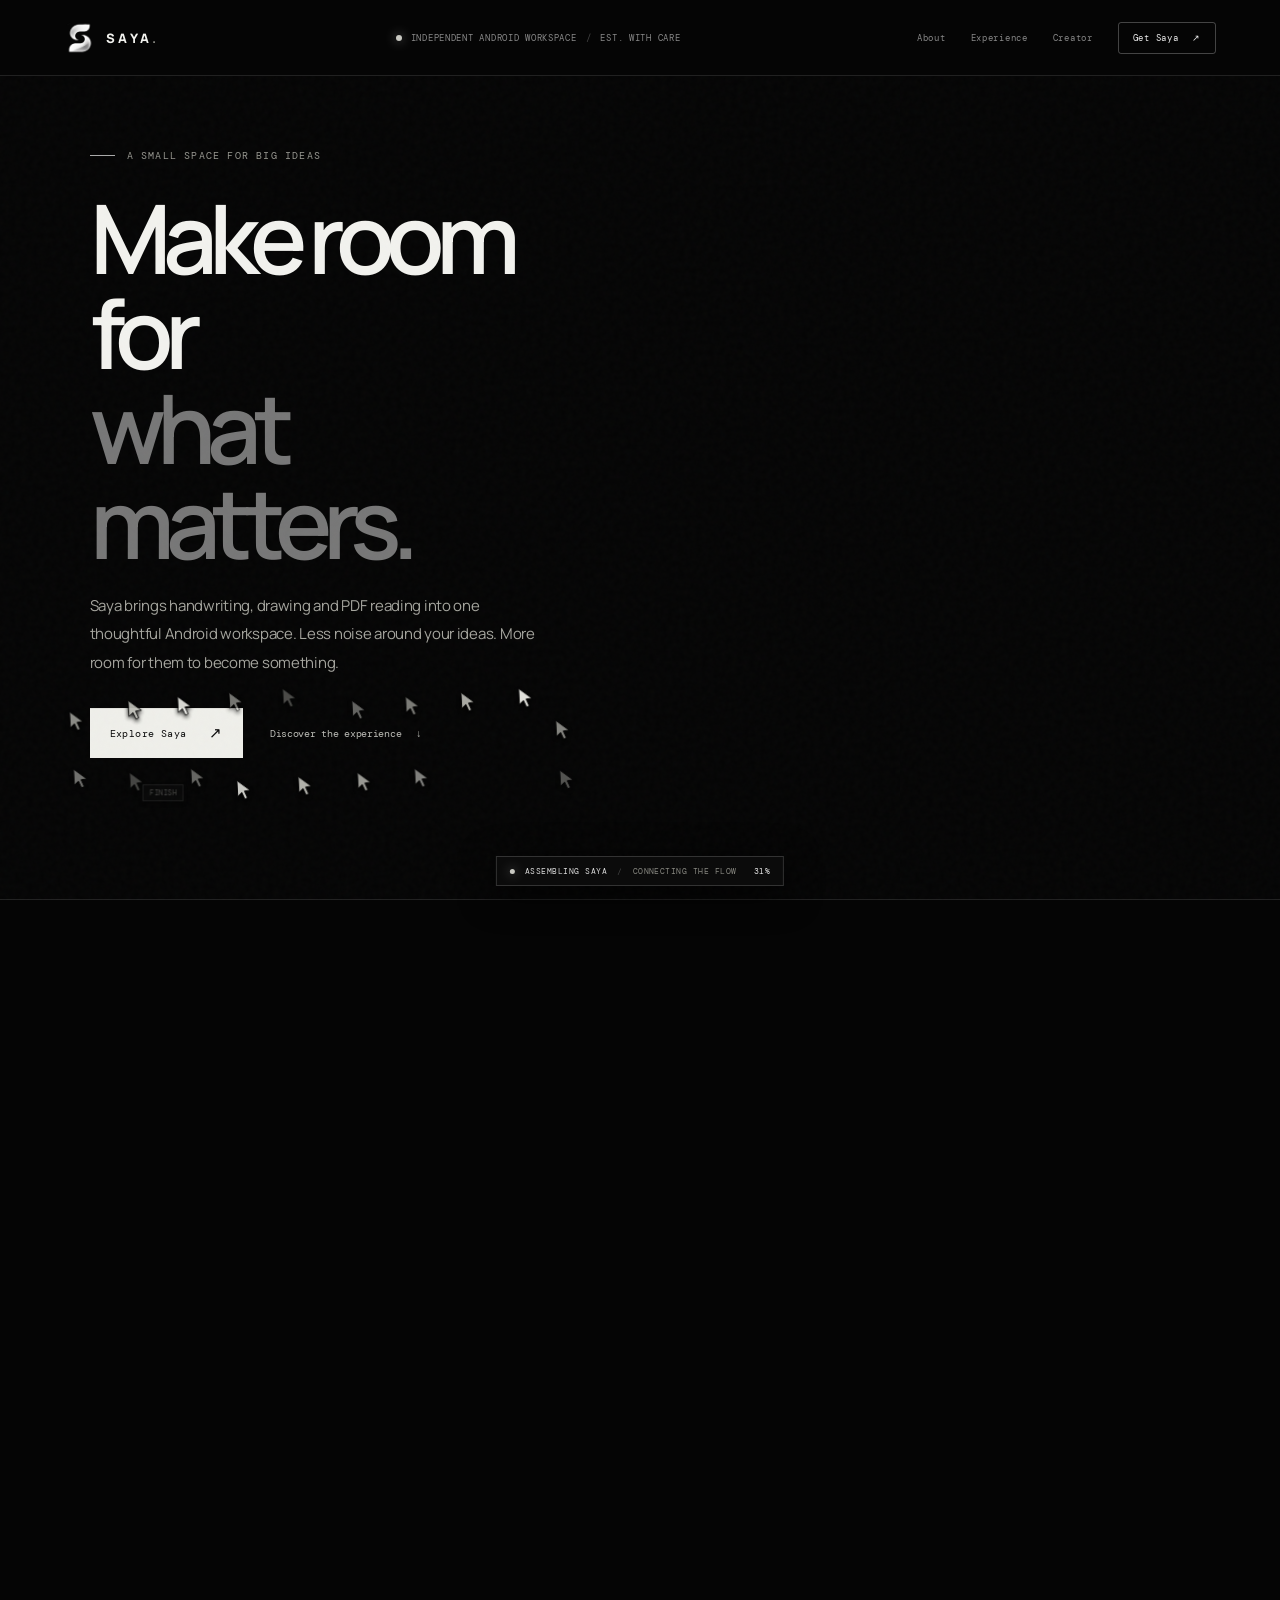
==== commit 0d59d377: "Replace homepage with new Saya creator portfolio experience" ====
--- a/index.html
+++ b/index.html
@@ -3,81 +3,72 @@
 <head>
 <meta charset="utf-8"><meta name="viewport" content="width=device-width,initial-scale=1">
 <meta name="theme-color" content="#050505">
-<meta name="description" content="Discover Saya, a thoughtful Android workspace for handwriting, drawing and PDF reading. A quieter space for ideas to take shape.">
-<meta property="og:type" content="website"><meta property="og:title" content="Saya — Some things are beautiful simply because they stay."><meta property="og:description" content="A thoughtful Android workspace for writing, drawing and reading."><meta property="og:image" content="https://sayanotes.github.io/assets/saya-logo.webp">
+<meta name="description" content="Saya is a thoughtful Android workspace for handwriting, drawing and PDF reading. Made by Sameer Hasan.">
+<meta property="og:type" content="website"><meta property="og:title" content="Saya — A space for your thoughts"><meta property="og:description" content="Write. Draw. Read. Make room for what matters."><meta property="og:image" content="https://sayanotes.github.io/assets/saya-logo.webp">
 <link rel="icon" type="image/webp" href="/assets/saya-logo.webp">
-<link rel="stylesheet" href="/assets/site.css?v=cinematic-1">
-<link rel="stylesheet" href="/assets/saya-self-build.css?v=1">
-<title>Saya — A place for your thoughts</title>
+<link rel="preconnect" href="https://fonts.googleapis.com"><link rel="preconnect" href="https://fonts.gstatic.com" crossorigin>
+<link href="https://fonts.googleapis.com/css2?family=DM+Mono:wght@400;500&family=Manrope:wght@400;500;600;700;800&display=swap" rel="stylesheet">
+<link rel="stylesheet" href="/assets/saya-rebuild.css?v=1">
+<title>Saya — Built for the way ideas happen</title>
 </head>
-<body class="saya-home">
-<header class="site-header"><div class="wrap nav">
-<a class="brand" href="/" aria-label="Saya home"><span class="brand-mark"><img src="/assets/saya-logo.webp" alt=""></span><span>SAYA</span></a>
-<button class="menu-toggle" aria-label="Open navigation" aria-expanded="false">☰</button>
-<nav class="nav-links" aria-label="Main navigation"><a href="/features.html">Features</a><a href="/about.html">Our story</a><a class="nav-cta" href="https://github.com/SayaNotes/sayanotes.github.io/releases/download/v1.0.1/Saya.apk" download="Saya.apk">Get Saya <span>↗</span></a></nav>
-</div></header>
-<main class="nw-site">
-<section class="nw-hero">
-<div class="nw-hero-copy">
-<div class="nw-eyebrow"><span></span> A THOUGHTFUL ANDROID WORKSPACE</div>
-<h1>Make room for<br><span>what matters.</span></h1>
-<p class="nw-lead">A quieter space to write by hand, sketch freely and settle into your PDFs. Thoughtfully brought together, so your ideas can take the lead.</p>
-<div class="nw-actions"><a class="nw-button nw-button-light" href="https://github.com/SayaNotes/sayanotes.github.io/releases/download/v1.0.1/Saya.apk" download="Saya.apk">Download Saya <span>↓</span></a><a class="nw-text-link" href="/features.html">Explore features <span>↗</span></a></div>
-<div class="nw-proof"><span class="nw-proof-mark">✳</span><span>Made for Android</span><i></i><span>Free to use</span><i></i><span>Built for focus</span></div>
-</div>
-<div class="nw-product-wrap" aria-label="Illustration of the Saya note-taking workspace">
-<div class="nw-product-glow"></div>
-<div class="nw-product-window">
-<div class="nw-window-bar"><div class="nw-window-brand"><img src="/assets/saya-logo.webp" alt=""><span>Saya</span></div><div class="nw-window-actions"><b></b><b></b><b></b></div></div>
-<div class="nw-workspace">
-<aside class="nw-sidebar"><div class="nw-side-title">LIBRARY</div><div class="nw-side-item active"><span>▤</span> Notes</div><div class="nw-side-item"><span>⌕</span> Explorer</div><div class="nw-side-title nw-side-gap">COLLECTIONS</div><div class="nw-side-item"><span>◷</span> Recent</div><div class="nw-side-item"><span>☆</span> Favourites</div><div class="nw-side-item"><span>⌑</span> Trash</div><div class="nw-side-bottom">Your space, your pace.</div></aside>
-<div class="nw-canvas-area"><div class="nw-canvas-toolbar"><span>Untitled note</span><div><i></i><i></i><i></i><i></i><i></i></div></div><div class="nw-paper"><small>PERSONAL NOTES&nbsp; · &nbsp;01</small><h2>Ideas worth<br>keeping.</h2><div class="nw-paper-stroke"></div><p>Make space for the little thoughts<br>that turn into something more.</p><svg viewBox="0 0 260 100" aria-hidden="true"><path d="M8 66 C45 5 74 102 117 50 S190 12 250 57" fill="none" stroke="#777" stroke-width="2.4" stroke-linecap="round"/><path d="M30 83 Q90 72 145 84 T238 80" fill="none" stroke="#aaa" stroke-width="1.2" stroke-linecap="round"/></svg></div></div>
-</div>
-<div class="nw-window-footer"><span>✎ &nbsp; Write naturally</span><span>◫ &nbsp; Make it yours</span><span>◧ &nbsp; Stay focused</span></div>
-</div>
-<div class="nw-float nw-float-top"><span>✧</span><div><b>Your ideas</b><small>All in one place</small></div></div>
-<div class="nw-float nw-float-bottom"><span>⌁</span><div><b>Made to feel simple</b><small>Nothing in your way</small></div></div>
-</div>
-<div class="nw-hero-bottom"><span>SCROLL TO DISCOVER</span><span>MADE FOR ANDROID · DESIGNED FOR IDEAS</span></div>
+<body>
+<div class="grain" aria-hidden="true"></div>
+<header class="topbar build-item" data-build="01">
+  <a class="brand" href="#top"><img src="/assets/saya-logo.webp" alt=""><span>SAYA<span class="brand-dot">.</span></span></a>
+  <div class="topbar-center"><span class="live-dot"></span> INDEPENDENT ANDROID WORKSPACE <span class="topbar-divider">/</span> EST. WITH CARE</div>
+  <nav><a href="#about">About</a><a href="#experience">Experience</a><a href="#creator">Creator</a><a class="nav-cta" href="https://github.com/SayaNotes/sayanotes.github.io/releases/download/v1.0.1/Saya.apk" download="Saya.apk">Get Saya <span>↗</span></a></nav>
+</header>
+<main id="top">
+<section class="hero section-build" data-build="02">
+  <div class="hero-grid">
+    <div class="hero-copy">
+      <div class="eyebrow build-item" data-build="03"><span class="eyebrow-line"></span> A SMALL SPACE FOR BIG IDEAS</div>
+      <h1 class="build-item" data-build="04">Make room for<br><span>what matters.</span></h1>
+      <p class="hero-lead build-item" data-build="05">Saya brings handwriting, drawing and PDF reading into one thoughtful Android workspace. Less noise around your ideas. More room for them to become something.</p>
+      <div class="hero-actions build-item" data-build="06"><a class="button button-light" href="https://github.com/SayaNotes/sayanotes.github.io/releases/download/v1.0.1/Saya.apk" download="Saya.apk">Explore Saya <span>↗</span></a><a class="text-link" href="#experience">Discover the experience <span>↓</span></a></div>
+      <div class="hero-foot build-item" data-build="07"><span>01 / WRITE</span><span>02 / DRAW</span><span>03 / READ</span></div>
+    </div>
+    <div class="hero-visual build-item" data-build="08" aria-label="Abstract illustration of a calm digital workspace">
+      <div class="visual-orbit orbit-a"></div><div class="visual-orbit orbit-b"></div>
+      <div class="visual-index"><span>FIG. 001</span><span>THE SAYA WORKSPACE</span></div>
+      <div class="workspace-window">
+        <div class="window-top"><div class="window-brand"><img src="/assets/saya-logo.webp" alt=""><b>Saya</b></div><div class="window-controls"><i></i><i></i><i></i></div></div>
+        <div class="window-body"><aside class="window-sidebar"><small>YOUR SPACE</small><span class="active">▤ &nbsp; Notes</span><span>⌕ &nbsp; Explorer</span><small class="side-label">COLLECTIONS</small><span>◷ &nbsp; Recent</span><span>☆ &nbsp; Favourites</span></aside><div class="window-page"><small>PERSONAL NOTES&nbsp; / &nbsp;001</small><h2>Ideas worth<br>keeping.</h2><div class="page-rule"></div><div class="page-rule short"></div><p>Make space for the little thoughts that turn into something more.</p><svg viewBox="0 0 260 85" aria-hidden="true"><path d="M7 60 C45 5 76 93 120 45 S194 10 252 51" fill="none" stroke="currentColor" stroke-width="2" stroke-linecap="round"/><path d="M27 77 Q85 66 142 76 T235 73" fill="none" stroke="currentColor" opacity=".45" stroke-width="1"/></svg></div></div>
+        <div class="window-bottom"><span>✎ &nbsp; WRITE NATURALLY</span><span>◫ &nbsp; MAKE IT YOURS</span><span>◧ &nbsp; STAY FOCUSED</span></div>
+      </div>
+      <div class="float-note note-top"><span class="float-symbol">✳</span><div><b>One considered space</b><small>For the way you think</small></div></div>
+      <div class="float-note note-bottom"><span class="float-symbol">⌁</span><div><b>Nothing in your way</b><small>Just you and the page</small></div></div>
+      <div class="visual-caption">A WORKSPACE THAT KNOWS WHEN TO STEP BACK</div>
+    </div>
+  </div>
+  <div class="hero-bottom build-item" data-build="09"><span>SCROLL TO EXPLORE</span><span>DESIGNED AROUND THE MOMENT OF MAKING</span><span>INDIA&nbsp; · &nbsp;ANDROID</span></div>
 </section>
-<section class="nw-intro nw-section">
-<div class="nw-section-label">A LITTLE MORE ROOM</div><div class="nw-intro-grid"><h2>Not more noise.<br><span>More possibility.</span></h2><p>Some days begin with a sentence. Some with a sketch. Some with a document you want to understand. Saya gives those moments a place to live.</p></div>
+<section class="manifesto section-build" data-build="10" id="about">
+  <div class="section-kicker"><span>01</span> / THE IDEA</div>
+  <div class="manifesto-content"><h2>Not another thing<br>asking for your attention.<br><em>A place to give it.</em></h2><p>Some days begin with a sentence. Some with a sketch. Some with a document you want to understand. Saya gives those moments a place to live — with a calm interface and tools that stay close when you need them.</p></div>
 </section>
-<section class="nw-features nw-section" id="features">
-<div class="nw-section-heading"><div><div class="nw-section-label">MADE FOR YOUR FLOW</div><h2>One space.<br><span>Many ways to think.</span></h2></div><p>Move between writing, drawing and reading without losing the quiet rhythm of your work.</p></div>
-<div class="nw-feature-grid">
-<article class="nw-feature nw-feature-writing"><div class="nw-feature-art"><div class="nw-writing-sheet"><small>01 / A FRESH PAGE</small><strong>Let the<br>thoughts flow.</strong><div class="nw-writing-line"></div><div class="nw-writing-line short"></div><div class="nw-hand-line">one thought at a time</div></div></div><div class="nw-feature-meta"><span>01 — WRITE</span><span>↗</span></div><h3>Write it your way.</h3><p>Put your thoughts on the page with pen styles and a workspace that stays out of your way.</p><a href="/features.html#write">Discover writing <span>↗</span></a></article>
-<article class="nw-feature nw-feature-drawing"><div class="nw-feature-art"><div class="nw-drawing-sheet"><svg viewBox="0 0 320 200" aria-hidden="true"><path d="M35 145 C55 30 105 180 145 90 S225 35 280 120" fill="none" stroke="#eee" stroke-width="3" stroke-linecap="round"/><path d="M55 165 L160 40 L265 165 Z" fill="none" stroke="#858585" stroke-width="1.6"/><circle cx="160" cy="105" r="40" fill="none" stroke="#555" stroke-width="1.2" stroke-dasharray="4 5"/></svg></div></div><div class="nw-feature-meta"><span>02 — DRAW</span><span>↗</span></div><h3>Let ideas take shape.</h3><p>Sketch, work with shapes and rearrange selected content as your ideas evolve.</p><a href="/features.html#draw">Discover drawing <span>↗</span></a></article>
-<article class="nw-feature nw-feature-reading"><div class="nw-feature-art"><div class="nw-reading-sheet"><div class="nw-reading-page"><small>CHAPTER 01</small><b>Read with<br>room to think.</b><i></i><i></i><i class="short"></i><i></i></div><div class="nw-reading-page second"><small>CHAPTER 02</small><b>Stay with<br>the details.</b><i></i><i class="short"></i><i></i></div></div></div><div class="nw-feature-meta"><span>03 — READ</span><span>↗</span></div><h3>Stay with the page.</h3><p>Bring your PDFs into Saya and settle into a focused reading experience.</p><a href="/features.html#read">Discover reading <span>↗</span></a></article>
-</div>
+<section class="experience section-build" data-build="11" id="experience">
+  <div class="section-heading"><div><div class="section-kicker"><span>02</span> / WHAT YOU CAN DO</div><h2>One space.<br><em>Many ways to think.</em></h2></div><p>Move between writing, drawing and reading without losing the quiet rhythm of your work.</p></div>
+  <div class="experience-grid">
+    <article class="experience-card write-card build-item" data-build="12"><div class="card-top"><span>01 — WRITE</span><span>↗</span></div><div class="card-art writing-art"><div class="writing-paper"><small>NOTE TO SELF / 001</small><b>Let the<br>thoughts flow.</b><i></i><i class="short"></i><em>one thought at a time</em></div></div><h3>Write it your way.</h3><p>Put your thoughts on the page with pen styles and a workspace that stays out of your way.</p></article>
+    <article class="experience-card draw-card build-item" data-build="13"><div class="card-top"><span>02 — DRAW</span><span>↗</span></div><div class="card-art drawing-art"><svg viewBox="0 0 330 210" aria-hidden="true"><path d="M25 147 C57 27 104 188 149 94 S242 35 306 123" fill="none" stroke="#eee" stroke-width="2.5" stroke-linecap="round"/><path d="M60 172 L164 34 L270 172 Z" fill="none" stroke="#777" stroke-width="1.4"/><circle cx="164" cy="105" r="42" fill="none" stroke="#555" stroke-dasharray="4 6"/></svg><span class="drawing-cross">+</span></div><h3>Let ideas take shape.</h3><p>Sketch, work with shapes and rearrange selected content as your ideas evolve.</p></article>
+    <article class="experience-card read-card build-item" data-build="14"><div class="card-top"><span>03 — READ</span><span>↗</span></div><div class="card-art reading-art"><div class="reading-pages"><div><small>CHAPTER 01</small><b>Read with<br>room to think.</b><i></i><i></i><i class="short"></i></div><div><small>CHAPTER 02</small><b>Stay with<br>the details.</b><i></i><i class="short"></i><i></i></div></div></div><h3>Stay with the page.</h3><p>Bring your PDFs into Saya and settle into a focused reading experience.</p></article>
+  </div>
 </section>
-<section class="nw-showcase nw-section" id="experience">
-<div class="nw-section-label">A CLOSER LOOK</div>
-<div class="nw-showcase-heading"><h2>Made for the way<br><span>you work.</span></h2><p>Move between a blank page, a quick sketch and a document to read. Your workspace stays calm and familiar.</p></div>
-<div class="nw-showcase-shell">
-<div class="nw-showcase-tabs" role="tablist" aria-label="Explore Saya features">
-<button class="nw-showcase-tab is-active" id="saya-tab-write" role="tab" aria-selected="true" aria-controls="saya-panel-write" data-saya-tab="write">01 <span>Write</span></button>
-<button class="nw-showcase-tab" id="saya-tab-draw" role="tab" aria-selected="false" aria-controls="saya-panel-draw" data-saya-tab="draw">02 <span>Draw</span></button>
-<button class="nw-showcase-tab" id="saya-tab-read" role="tab" aria-selected="false" aria-controls="saya-panel-read" data-saya-tab="read">03 <span>Read</span></button>
-</div>
-<div class="nw-showcase-panel is-active" id="saya-panel-write" role="tabpanel" aria-labelledby="saya-tab-write" data-saya-panel="write">
-<div class="nw-showcase-copy"><div class="nw-section-label">CAPTURE A THOUGHT</div><h3>Give every idea<br>a place to land.</h3><p>Open a page and write naturally. Choose a pen style and make the page feel like your own.</p><a href="/features.html#write">Explore writing tools ↗</a></div>
-<div class="nw-showcase-art"><div class="nw-showcase-paper"><small>NOTE  /  001</small><strong>A thought<br>worth keeping.</strong><i></i><i class="short"></i><em>one line at a time</em></div></div>
-</div>
-<div class="nw-showcase-panel" id="saya-panel-draw" role="tabpanel" aria-labelledby="saya-tab-draw" data-saya-panel="draw" hidden>
-<div class="nw-showcase-copy"><div class="nw-section-label">THINK VISUALLY</div><h3>Let your ideas<br>take shape.</h3><p>Sketch freely, work with shapes and use lasso selection to move, resize or rotate selected content.</p><a href="/features.html#draw">Explore drawing tools ↗</a></div>
-<div class="nw-showcase-art"><div class="nw-showcase-canvas"><svg viewBox="0 0 360 230" aria-hidden="true"><path d="M28 160 C65 20 100 205 155 103 S255 36 328 130" fill="none" stroke="#eee" stroke-width="3" stroke-linecap="round"/><path d="M66 185 L178 38 L292 185 Z" fill="none" stroke="#999" stroke-width="2"/><circle cx="178" cy="112" r="47" fill="none" stroke="#555" stroke-width="1.5" stroke-dasharray="5 7"/></svg></div></div>
-</div>
-<div class="nw-showcase-panel" id="saya-panel-read" role="tabpanel" aria-labelledby="saya-tab-read" data-saya-panel="read" hidden>
-<div class="nw-showcase-copy"><div class="nw-section-label">MAKE SPACE TO READ</div><h3>Stay with<br>what matters.</h3><p>Bring PDFs into Saya and move through your documents in a focused reading workspace.</p><a href="/features.html#read">Explore PDF reading ↗</a></div>
-<div class="nw-showcase-art"><div class="nw-showcase-pages"><div><small>CHAPTER 01</small><b>Read with<br>room to think.</b><i></i><i></i><i class="short"></i></div><div><small>CHAPTER 02</small><b>Stay with<br>the details.</b><i></i><i class="short"></i><i></i></div></div></div>
-</div>
-</div>
+<section class="principles section-build" data-build="15">
+  <div class="section-kicker"><span>03</span> / OUR APPROACH</div>
+  <div class="principle-list"><div><span>01</span><h3>Thoughtful by default.</h3><p>Useful tools, considered placement, and space to focus.</p></div><div><span>02</span><h3>Made to feel personal.</h3><p>A workspace that can become familiar, comfortable and yours.</p></div><div><span>03</span><h3>Always becoming.</h3><p>Built through curiosity, experimentation and small improvements.</p></div></div>
 </section>
-<section class="nw-quote"><div class="nw-quote-mark">“</div><blockquote>Some things are beautiful<br>simply because <span>they stay.</span></blockquote><p>THE THOUGHT BEHIND SAYA</p></section>
-<section class="nw-download" id="download"><div class="nw-download-glow"></div><div class="nw-download-content"><img src="/assets/saya-logo.webp" alt="Saya app logo"><div class="nw-section-label">YOUR NEXT PAGE STARTS HERE</div><h2>Make room<br>for <span>Saya.</span></h2><p>A quieter space for the things you want to keep.</p><a class="nw-button nw-button-light" href="https://github.com/SayaNotes/sayanotes.github.io/releases/download/v1.0.1/Saya.apk" download="Saya.apk">Download for Android <span>↓</span></a><div class="nw-version">VERSION 1.0.1 <i></i> FREE <i></i> ANDROID</div><a class="nw-release" href="https://github.com/SayaNotes/sayanotes.github.io/releases/tag/v1.0.1" target="_blank" rel="noopener">View release details ↗</a></div></section>
+<section class="creator section-build" data-build="16" id="creator">
+  <div class="creator-visual"><div class="creator-image-wrap"><img src="/assets/accfd965-c010-479a-b0eb-f60e287a0022-Photoroom.png" alt="Sameer Hasan, creator of Saya"></div><div class="creator-stamp">INDEPENDENTLY<br>MADE WITH CARE</div></div>
+  <div class="creator-copy"><div class="section-kicker"><span>04</span> / THE PERSON BEHIND IT</div><h2>Made with curiosity.<br><em>Shaped with care.</em></h2><p>Hi, I'm <strong>Sameer Hasan</strong> — the independent creator behind Saya. I started this project with a simple idea: make a thoughtful, comfortable space where people can write, draw, organise their notes and read PDFs without getting in the way of their ideas.</p><p>Saya keeps evolving through experimentation and small improvements. The goal stays simple: make it feel faster, smoother and more useful, while keeping the experience calm and personal.</p><a class="text-link" href="https://github.com/SayaNotes" target="_blank" rel="noopener">Follow the project on GitHub <span>↗</span></a></div>
+</section>
+<section class="closing section-build" data-build="17">
+  <div class="closing-mark"><img src="/assets/saya-logo.webp" alt="Saya"></div><div class="section-kicker">A PLACE FOR WHAT MATTERS</div><h2>Some things are beautiful<br>simply because <em>they stay.</em></h2><p>Make room for your next thought.</p><a class="button button-light" href="https://github.com/SayaNotes/sayanotes.github.io/releases/download/v1.0.1/Saya.apk" download="Saya.apk">Get Saya for Android <span>↓</span></a><div class="release-note">VERSION 1.0.1 <i></i> FREE TO USE <i></i> ANDROID</div>
+</section>
 </main>
-<footer class="site-footer"><div class="wrap footer-row"><a class="footer-brand" href="/">SAYA.</a><span class="footer-note">Some things are beautiful simply because they stay. ❤️</span><div class="footer-links"><a href="/features.html">Features</a><a href="/about.html">Our story</a><a href="https://github.com/SayaNotes" target="_blank" rel="noopener">GitHub ↗</a></div></div></footer>
-<script src="/assets/site.js?v=cinematic-1" defer></script>
-<script src="/assets/saya-self-build.js?v=1" defer></script>
+<footer class="footer build-item" data-build="18"><a class="footer-brand" href="#top">SAYA<span>.</span></a><span>Some things are beautiful simply because they stay.</span><div><a href="https://github.com/SayaNotes" target="_blank" rel="noopener">GITHUB ↗</a><a href="https://github.com/SayaNotes/sayanotes.github.io/releases/tag/v1.0.1" target="_blank" rel="noopener">RELEASES ↗</a></div><small>© 2026 SAYA. MADE WITH CARE.</small></footer>
+<div class="builder-console" aria-live="polite"><span class="console-dot"></span><span class="console-label">ASSEMBLING SAYA</span><span class="console-separator">/</span><span class="console-task">INITIALISING INTERFACE</span><span class="console-progress">00%</span></div>
+<div class="cursor-layer" aria-hidden="true"></div>
+<script src="/assets/saya-rebuild.js?v=1" defer></script>
 </body></html>
--- a/assets/saya-rebuild.css
+++ b/assets/saya-rebuild.css
@@ -0,0 +1,18 @@
+@import url('https://fonts.googleapis.com/css2?family=DM+Mono:wght@400;500&family=Manrope:wght@400;500;600;700;800&display=swap');
+:root{color-scheme:dark;--bg:#050505;--panel:#0b0b0b;--ink:#f2f2ee;--muted:#92928c;--line:#ffffff1d;--mono:'DM Mono',monospace;--sans:'Manrope',sans-serif}
+*{box-sizing:border-box}html{scroll-behavior:smooth;scroll-padding-top:100px}body{margin:0;background:var(--bg);color:var(--ink);font:14px/1.7 var(--sans);letter-spacing:-.02em;overflow-x:hidden}a{color:inherit;text-decoration:none}button{font:inherit}.grain{position:fixed;inset:0;z-index:10;pointer-events:none;opacity:.12;background-image:url("data:image/svg+xml,%3Csvg viewBox='0 0 180 180' xmlns='http://www.w3.org/2000/svg'%3E%3Cfilter id='n'%3E%3CfeTurbulence type='fractalNoise' baseFrequency='.85' numOctaves='3' stitchTiles='stitch'/%3E%3C/filter%3E%3Crect width='100%25' height='100%25' filter='url(%23n)' opacity='.22'/%3E%3C/svg%3E")}
+.topbar{height:76px;padding:0 clamp(22px,5vw,76px);display:flex;align-items:center;justify-content:space-between;border-bottom:1px solid var(--line);position:relative;z-index:20;background:#050505}.brand{display:flex;align-items:center;gap:11px;font:800 13px var(--sans);letter-spacing:.25em}.brand img{width:31px;height:34px;object-fit:contain}.brand-dot,.footer-brand span{color:#85857f}.topbar-center,.topbar nav,.topbar nav a{font:9px var(--mono);letter-spacing:.08em;color:#888}.topbar-center{display:flex;align-items:center;gap:9px}.live-dot,.console-dot{width:6px;height:6px;border-radius:50%;background:#c9c9c2;box-shadow:0 0 12px #fff8}.topbar-divider{color:#444}.topbar nav{display:flex;align-items:center;gap:25px}.topbar nav a:hover,.footer a:hover{color:#fff}.topbar nav .nav-cta{padding:9px 14px;border:1px solid #ffffff40;border-radius:3px;color:#eee}.nav-cta span{margin-left:8px}
+.hero{min-height:calc(100vh - 76px);padding:58px clamp(22px,7vw,108px) 25px;display:flex;flex-direction:column;justify-content:space-between;border-bottom:1px solid var(--line);position:relative}.hero-grid{width:min(1320px,100%);margin:auto;display:grid;grid-template-columns:.88fr 1.12fr;align-items:center;gap:5vw}.eyebrow,.section-kicker{font:10px var(--mono);letter-spacing:.12em;color:#96968f}.eyebrow{display:flex;align-items:center;gap:12px}.eyebrow-line{width:25px;height:1px;background:#aaa}.hero h1{font:600 clamp(54px,7.5vw,105px)/.99 var(--sans);letter-spacing:-.09em;margin:28px 0 22px}.hero h1 span,.manifesto h2 em,.section-heading h2 em,.creator-copy h2 em,.closing h2 em{font-style:normal;color:#777}.hero-lead{max-width:485px;color:#a5a59e;font-size:15px;line-height:1.9}.hero-actions{display:flex;align-items:center;gap:27px;margin-top:31px;flex-wrap:wrap}.button{display:inline-flex;align-items:center;gap:23px;padding:14px 19px;font:10px var(--mono);letter-spacing:.04em;border:1px solid #ffffff4a;transition:transform .25s,background .25s}.button:hover{transform:translateY(-3px)}.button-light{background:#efefea;color:#090909;border-color:#efefea}.button span{font-size:15px}.text-link{font:10px var(--mono);color:#bdbdb7}.text-link span{margin-left:9px}.hero-foot{display:flex;gap:20px;margin-top:54px;font:9px var(--mono);letter-spacing:.08em;color:#65655f}.hero-foot span+span:before{content:"/";margin-right:20px;color:#444}
+.hero-visual{position:relative;min-height:550px;display:grid;place-items:center}.visual-orbit{position:absolute;border:1px solid #ffffff12;border-radius:50%;pointer-events:none}.orbit-a{width:490px;height:490px;transform:rotate(-22deg) scaleY(.53)}.orbit-b{width:570px;height:570px;transform:rotate(34deg) scaleY(.42);border-style:dashed;opacity:.55}.visual-index{position:absolute;top:12px;left:5%;right:5%;display:flex;justify-content:space-between;color:#696963;font:8px var(--mono);letter-spacing:.12em}.workspace-window{position:relative;width:min(100%,560px);border:1px solid #ffffff4a;background:linear-gradient(145deg,#171717,#080808 65%);box-shadow:0 35px 110px #000,0 0 80px #ffffff09;transform:perspective(1000px) rotateY(-5deg) rotateX(2deg);z-index:2}.window-top{height:48px;padding:0 17px;display:flex;align-items:center;justify-content:space-between;border-bottom:1px solid #ffffff1a}.window-brand{display:flex;align-items:center;gap:8px;font-size:11px}.window-brand img{width:21px;height:22px;object-fit:contain}.window-controls{display:flex;gap:6px}.window-controls i{width:5px;height:5px;border-radius:50%;background:#777}.window-body{display:grid;grid-template-columns:145px 1fr;min-height:300px}.window-sidebar{padding:22px 12px;border-right:1px solid #ffffff16;display:flex;flex-direction:column;gap:10px;color:#777;font:9px var(--mono)}.window-sidebar small{font-size:8px;letter-spacing:.13em;color:#62625d;margin:0 0 5px 7px}.window-sidebar .side-label{margin-top:24px}.window-sidebar span{padding:8px 9px;border:1px solid transparent}.window-sidebar span.active{background:#ffffff0c;border-color:#ffffff19;color:#ddd}.window-page{margin:20px;padding:23px 22px;background:#e8e7e0;color:#181818;min-height:258px;box-shadow:0 10px 30px #0008}.window-page small,.writing-paper small,.reading-pages small{font:8px var(--mono);letter-spacing:.1em;color:#777}.window-page h2{font:700 clamp(25px,3vw,37px)/1.05 var(--sans);letter-spacing:-.08em;margin:20px 0}.page-rule{height:1px;width:82%;background:#b9b8b1;margin:8px 0}.page-rule.short{width:57%}.window-page p{font-size:10px;line-height:1.7;color:#555;max-width:240px;margin-top:17px}.window-page svg{width:80%;height:54px;color:#555;margin-top:2px}.window-bottom{display:flex;justify-content:space-between;padding:13px 16px;border-top:1px solid #ffffff18;color:#81817b;font:8px var(--mono);letter-spacing:.06em}.float-note{position:absolute;z-index:3;display:flex;align-items:center;gap:11px;padding:12px 15px;background:#111;border:1px solid #ffffff31;box-shadow:0 14px 40px #000b}.float-note b,.float-note small{display:block}.float-note b{font-size:10px;font-weight:600}.float-note small{font:8px var(--mono);color:#777;margin-top:3px}.float-symbol{width:28px;height:28px;display:grid;place-items:center;border:1px solid #ffffff25;color:#ccc}.note-top{top:18%;right:-1%}.note-bottom{bottom:13%;left:-1%}.visual-caption{position:absolute;bottom:0;color:#777;font:8px var(--mono);letter-spacing:.14em}.hero-bottom{display:flex;justify-content:space-between;color:#62625d;font:8px var(--mono);letter-spacing:.1em;padding-top:25px}
+.manifesto,.experience,.principles,.creator{padding:clamp(85px,12vw,165px) clamp(22px,10vw,150px);border-bottom:1px solid var(--line)}.section-kicker span{color:#e5e5df}.manifesto-content{display:grid;grid-template-columns:1.2fr .8fr;gap:7vw;align-items:end;margin-top:35px}.manifesto h2,.section-heading h2,.creator-copy h2{font:600 clamp(39px,6vw,77px)/1.04 var(--sans);letter-spacing:-.085em;margin:0}.manifesto-content p,.section-heading>p,.creator-copy p{max-width:430px;color:#92928c;font-size:13px;line-height:2;margin:0}
+.section-heading{display:flex;align-items:end;justify-content:space-between;gap:30px;margin-bottom:48px}.section-heading h2{margin-top:22px}.experience-grid{display:grid;grid-template-columns:repeat(3,1fr);gap:14px}.experience-card{border:1px solid #ffffff25;background:linear-gradient(145deg,#101010,#080808);padding:20px;min-width:0}.card-top{display:flex;justify-content:space-between;color:#777;font:9px var(--mono);letter-spacing:.08em}.card-art{height:230px;margin:18px 0 23px;display:grid;place-items:center;position:relative;overflow:hidden;background:radial-gradient(ellipse at 50% 35%,#ffffff0c,transparent 68%),#0c0c0c;border:1px solid #ffffff12}.writing-paper{width:64%;height:180px;background:#e8e7e0;color:#171717;padding:17px;box-shadow:0 15px 40px #0009;transform:rotate(-3deg)}.writing-paper b{display:block;font:700 24px/1.08 var(--sans);letter-spacing:-.07em;margin:17px 0}.writing-paper i{display:block;width:85%;height:1px;background:#bbb;margin:7px 0}.writing-paper i.short{width:54%}.writing-paper em{display:block;font:italic 13px cursive;color:#666;margin-top:17px}.drawing-art svg{width:88%;height:88%}.drawing-cross{position:absolute;top:18px;right:20px;color:#aaa;font:18px var(--mono)}.reading-pages{display:flex;gap:9px;transform:rotate(2deg)}.reading-pages>div{width:120px;height:165px;background:#e8e7e0;color:#222;padding:13px;box-shadow:0 15px 30px #0009}.reading-pages b{display:block;font:700 15px/1.1 var(--sans);letter-spacing:-.06em;margin:15px 0}.reading-pages i{display:block;height:2px;background:#c1c0b9;margin:6px 0}.reading-pages i.short{width:58%}.experience-card h3{font:600 19px var(--sans);letter-spacing:-.04em;margin:0 0 8px}.experience-card>p{font-size:12px;color:#898982;line-height:1.8;margin:0;max-width:320px}
+.principles{display:grid;grid-template-columns:.7fr 1.3fr;gap:6vw}.principle-list>div{display:grid;grid-template-columns:35px 1fr 1fr;gap:20px;align-items:center;padding:22px 0;border-bottom:1px solid #ffffff20}.principle-list>div:first-child{border-top:1px solid #ffffff20}.principle-list span{font:9px var(--mono);color:#777}.principle-list h3{font:500 16px var(--sans);margin:0}.principle-list p{font-size:11px;color:#777;margin:0;line-height:1.7}
+.creator{display:grid;grid-template-columns:.8fr 1.2fr;gap:9vw;align-items:center}.creator-visual{position:relative;max-width:420px;margin:auto;width:100%}.creator-image-wrap{aspect-ratio:4/5;overflow:hidden;border:1px solid #ffffff35;background:radial-gradient(ellipse at 50% 20%,#383838,#101010 70%);transform:rotate(-2deg);box-shadow:25px 25px 0 #ffffff07}.creator-image-wrap img{width:100%;height:100%;object-fit:cover;object-position:center top;filter:grayscale(1);transition:transform .7s}.creator-image-wrap:hover img{transform:scale(1.045)}.creator-stamp{position:absolute;right:-25px;bottom:30px;padding:12px 15px;background:#e9e9e3;color:#111;font:9px/1.6 var(--mono);letter-spacing:.08em;transform:rotate(4deg)}.creator-copy h2{margin:24px 0}.creator-copy p{margin:0 0 15px}.creator-copy strong{color:#eee;font-weight:600}.creator-copy .text-link{display:inline-block;margin-top:16px}
+.closing{text-align:center;padding:clamp(95px,13vw,175px) 22px;border-bottom:1px solid var(--line);background:radial-gradient(ellipse at 50% 100%,#ffffff12,transparent 62%)}.closing-mark{width:55px;height:55px;margin:0 auto 28px;border:1px solid #ffffff36;display:grid;place-items:center}.closing-mark img{width:42px;height:45px;object-fit:contain}.closing h2{font:600 clamp(38px,6vw,76px)/1.06 var(--sans);letter-spacing:-.085em;margin:24px 0}.closing p{color:#999;margin:0 0 25px}.release-note{display:flex;justify-content:center;gap:12px;align-items:center;color:#777;font:8px var(--mono);letter-spacing:.1em;margin-top:20px}.release-note i{width:3px;height:3px;border-radius:50%;background:#777}
+.footer{padding:28px clamp(22px,5vw,76px);display:grid;grid-template-columns:1fr 2fr 1fr auto;align-items:center;gap:20px;color:#777;font:9px var(--mono)}.footer-brand{font:800 14px var(--sans);letter-spacing:.2em;color:#eee}.footer>div{display:flex;gap:20px;justify-content:flex-end}.footer small{font:8px var(--mono);color:#555}
+.builder-console{position:fixed;bottom:14px;left:50%;transform:translateX(-50%);z-index:30;display:flex;align-items:center;gap:10px;padding:9px 13px;background:#0c0c0ceF;border:1px solid #ffffff2a;box-shadow:0 8px 35px #000b;color:#aaa;font:8px var(--mono);letter-spacing:.06em;white-space:nowrap;transition:opacity .5s}.builder-console.done{opacity:0;pointer-events:none}.console-dot{width:5px;height:5px}.console-label{color:#ddd}.console-separator{color:#444}.console-task{color:#898982}.console-progress{color:#eee;margin-left:7px}
+.cursor-layer{position:fixed;inset:0;z-index:25;pointer-events:none;overflow:hidden}.build-cursor{position:absolute;left:0;top:0;will-change:transform;filter:drop-shadow(0 2px 2px #000)}.build-cursor svg{width:16px;height:21px;display:block}.cursor-tag{position:absolute;left:14px;top:13px;padding:3px 6px;background:#111;border:1px solid #ffffff3a;color:#c9c9c3;font:7px var(--mono);letter-spacing:.08em;white-space:nowrap;opacity:0;transition:opacity .2s}.build-cursor.active .cursor-tag{opacity:1}
+html.is-building .build-item{opacity:0;transform:translateY(15px);clip-path:inset(0 0 100% 0)}html.is-building .build-item.built{opacity:1;transform:translateY(0);clip-path:inset(0);transition:opacity .55s ease,transform .7s cubic-bezier(.2,.7,.2,1),clip-path .7s cubic-bezier(.2,.7,.2,1)}html.is-building .section-build{opacity:0}html.is-building .section-build.built{opacity:1;transition:opacity .6s ease}
+@media(max-width:980px){.topbar-center{display:none}.hero-grid{grid-template-columns:1fr;gap:35px}.hero-copy{max-width:700px}.hero-visual{min-height:500px}.manifesto-content{grid-template-columns:1fr;gap:25px}.section-heading{align-items:start;flex-direction:column}.section-heading>p{max-width:540px}.principles{grid-template-columns:1fr;gap:35px}.creator{gap:6vw}.footer{grid-template-columns:1fr 2fr 1fr}.footer small{grid-column:1/-1;text-align:right}}
+@media(max-width:680px){.topbar{height:64px;padding:0 18px}.topbar nav{gap:12px}.topbar nav a:not(.nav-cta){display:none}.topbar nav .nav-cta{padding:8px 10px;font-size:8px}.hero{padding:52px 20px 22px;min-height:auto}.hero-grid{gap:22px}.hero h1{font-size:clamp(48px,13vw,76px)}.hero-lead{font-size:13px}.hero-foot{gap:9px;margin-top:36px;font-size:7px}.hero-foot span+span:before{margin-right:9px}.hero-visual{min-height:370px}.orbit-a{width:330px;height:330px}.orbit-b{width:380px;height:380px}.workspace-window{width:100%;transform:none}.window-body{grid-template-columns:95px 1fr;min-height:240px}.window-sidebar{padding:15px 7px;font-size:8px}.window-page{margin:12px;padding:16px 13px;min-height:210px}.window-page h2{font-size:27px}.window-page p{font-size:8px}.window-bottom{font-size:6px;padding:10px 8px}.float-note{padding:8px 10px}.float-note b{font-size:8px}.float-note small{font-size:7px}.note-top{right:-3px;top:9%}.note-bottom{left:-3px;bottom:9%}.visual-caption{font-size:6px}.visual-index{font-size:6px}.hero-bottom{font-size:6px;gap:8px;flex-wrap:wrap}.hero-bottom span:nth-child(2){display:none}.manifesto,.experience,.principles,.creator{padding:85px 21px}.manifesto h2,.section-heading h2,.creator-copy h2{font-size:clamp(37px,10vw,56px)}.experience-grid{grid-template-columns:1fr;gap:12px}.card-art{height:215px}.experience-card{padding:17px}.principle-list>div{grid-template-columns:25px 1fr;gap:10px}.principle-list p{grid-column:2}.creator{grid-template-columns:1fr;gap:50px}.creator-visual{max-width:300px}.creator-copy{max-width:600px}.creator-stamp{right:-12px}.closing{padding:100px 20px}.closing h2{font-size:clamp(36px,10vw,57px)}.footer{grid-template-columns:1fr 1fr;gap:13px;padding:25px 20px}.footer>span{grid-column:1/-1;grid-row:2}.footer>div{justify-content:flex-end}.footer small{grid-column:1/-1;text-align:left}.builder-console{bottom:8px;max-width:calc(100vw - 20px);font-size:7px;gap:7px}.console-task{overflow:hidden;text-overflow:ellipsis;max-width:130px}.cursor-tag{display:none}}
+@media(prefers-reduced-motion:reduce){html{scroll-behavior:auto}*,*:before,*:after{animation-duration:.01ms!important;animation-iteration-count:1!important;transition-duration:.01ms!important}.cursor-layer,.builder-console{display:none!important}html.is-building .build-item,html.is-building .section-build{opacity:1!important;transform:none!important;clip-path:none!important}}
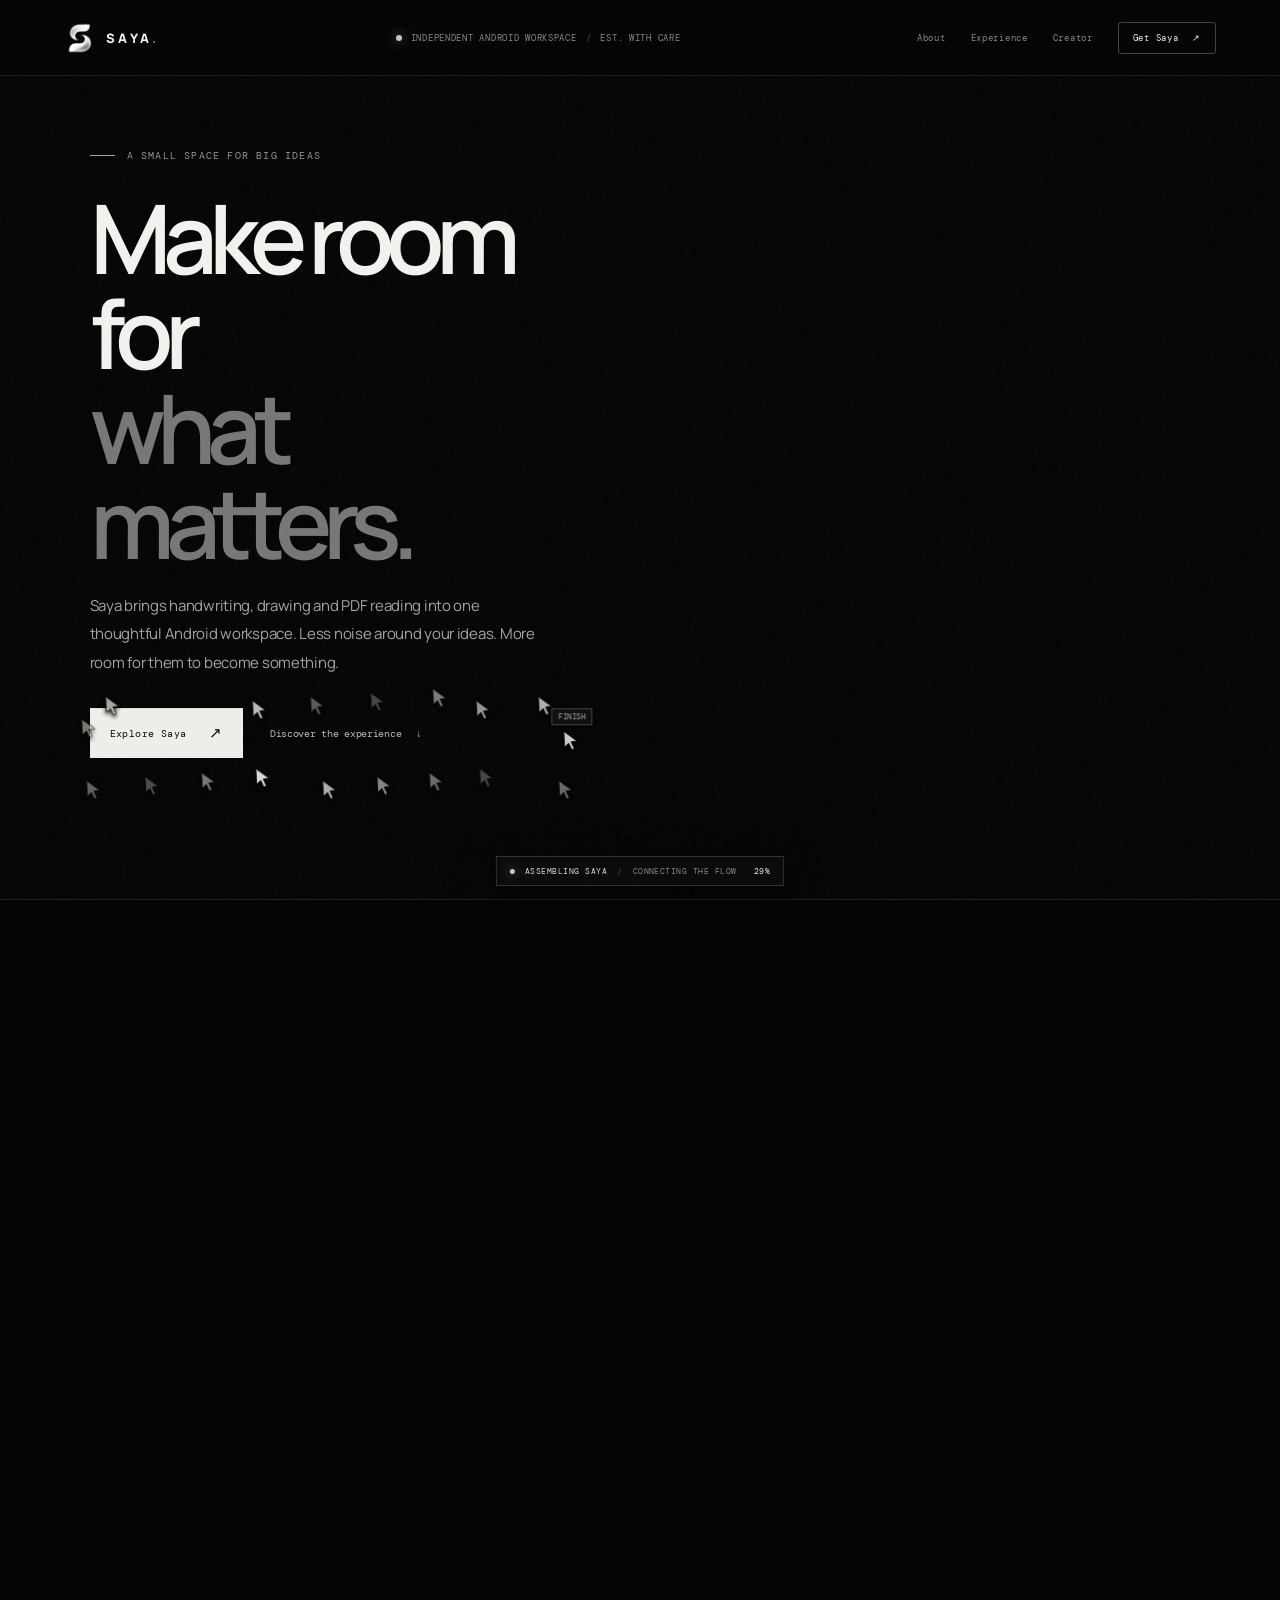
==== commit c1d1c8f2: "Prevent homepage flash before the build sequence" ====
--- a/index.html
+++ b/index.html
@@ -9,6 +9,7 @@
 <link rel="preconnect" href="https://fonts.googleapis.com"><link rel="preconnect" href="https://fonts.gstatic.com" crossorigin>
 <link href="https://fonts.googleapis.com/css2?family=DM+Mono:wght@400;500&family=Manrope:wght@400;500;600;700;800&display=swap" rel="stylesheet">
 <link rel="stylesheet" href="/assets/saya-rebuild.css?v=1">
+<script>if(!matchMedia("(prefers-reduced-motion: reduce)").matches)document.documentElement.classList.add("is-building")</script>
 <title>Saya — Built for the way ideas happen</title>
 </head>
 <body>
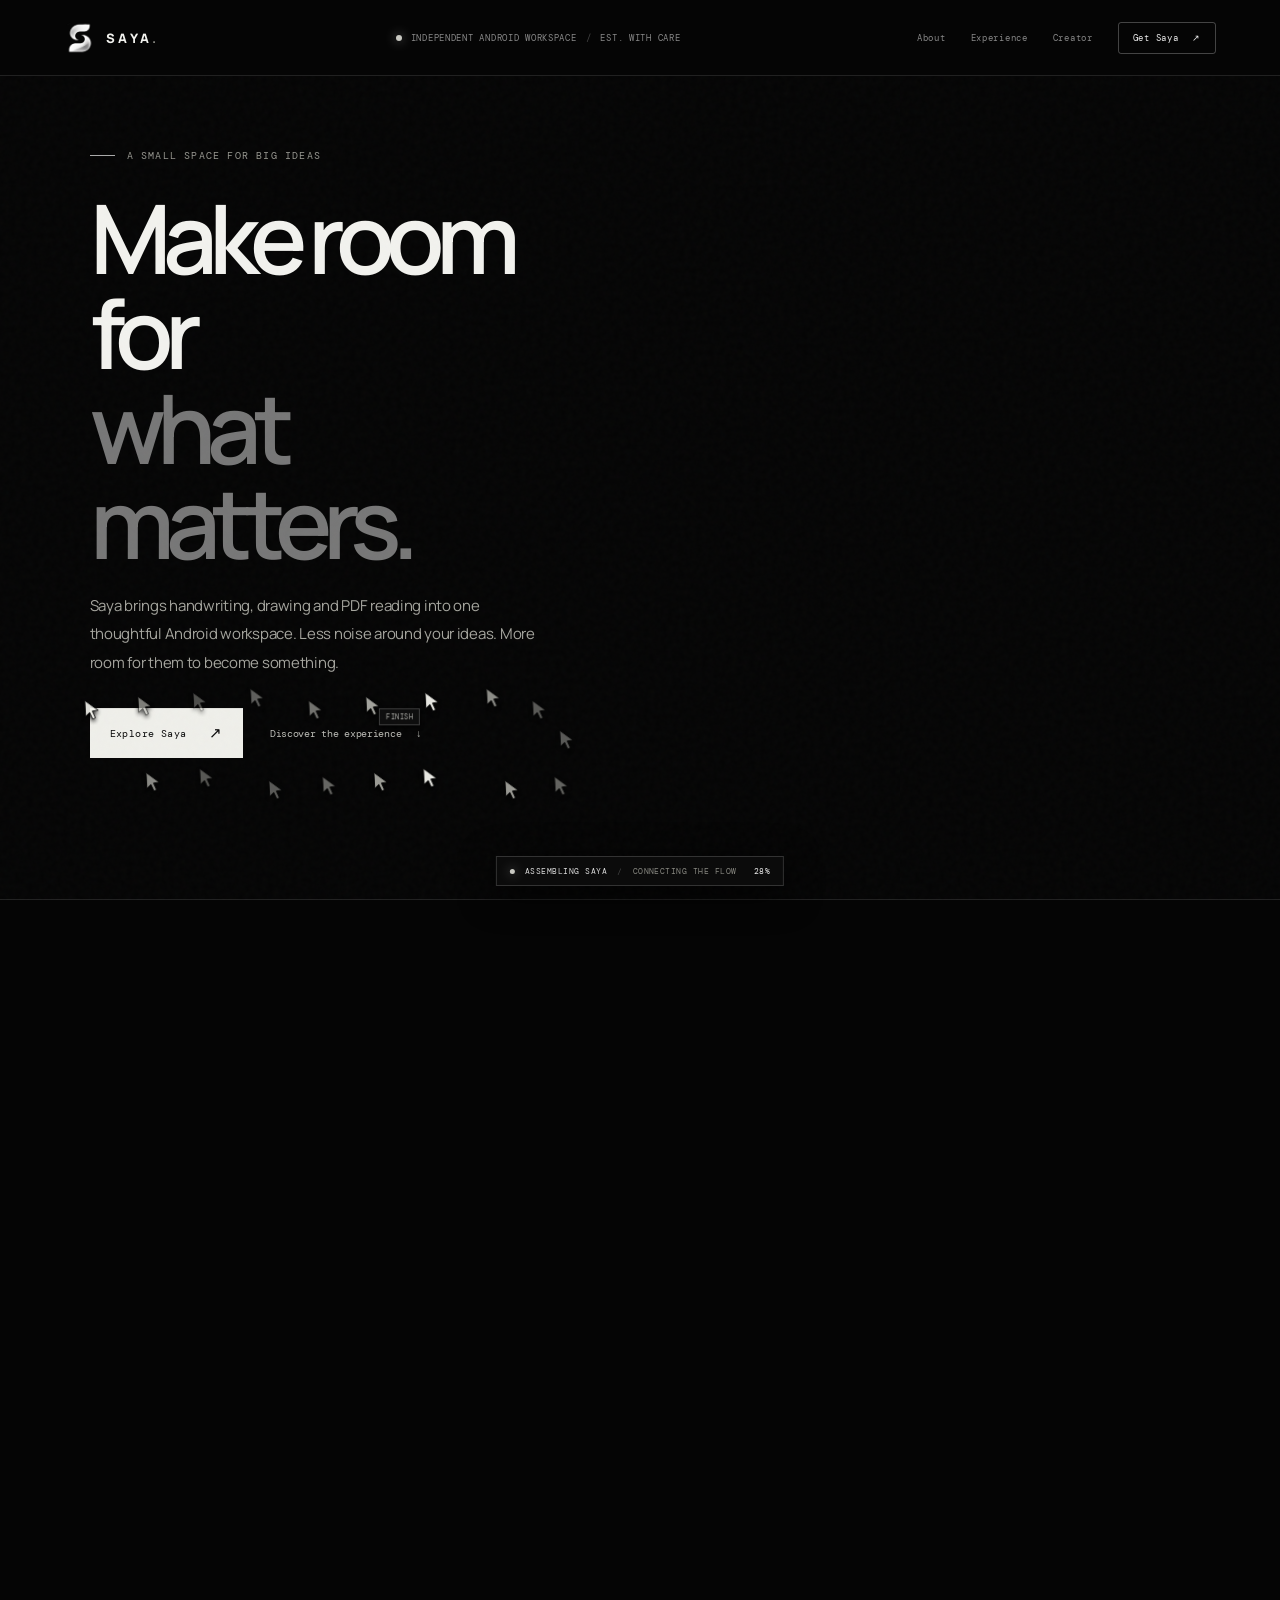
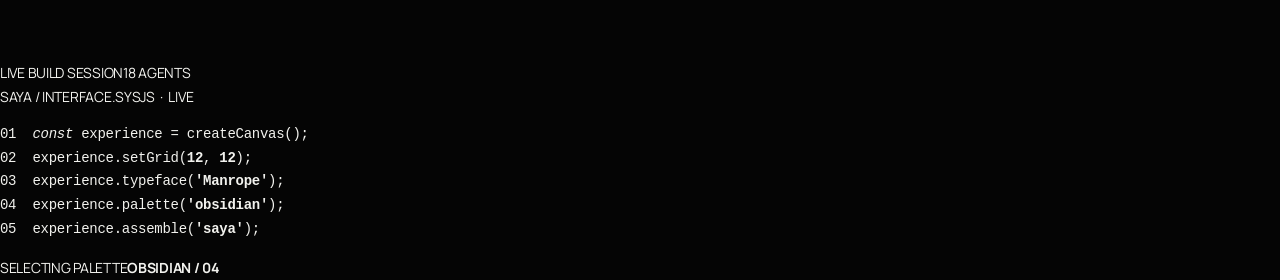
==== commit 0b843d21: "Add live code and palette assembly interface" ====
--- a/index.html
+++ b/index.html
@@ -8,7 +8,7 @@
 <link rel="icon" type="image/webp" href="/assets/saya-logo.webp">
 <link rel="preconnect" href="https://fonts.googleapis.com"><link rel="preconnect" href="https://fonts.gstatic.com" crossorigin>
 <link href="https://fonts.googleapis.com/css2?family=DM+Mono:wght@400;500&family=Manrope:wght@400;500;600;700;800&display=swap" rel="stylesheet">
-<link rel="stylesheet" href="/assets/saya-rebuild.css?v=1">
+<link rel="stylesheet" href="/assets/saya-rebuild.css?v=2">
 <script>if(!matchMedia("(prefers-reduced-motion: reduce)").matches)document.documentElement.classList.add("is-building")</script>
 <title>Saya — Built for the way ideas happen</title>
 </head>
@@ -69,7 +69,17 @@
 </section>
 </main>
 <footer class="footer build-item" data-build="18"><a class="footer-brand" href="#top">SAYA<span>.</span></a><span>Some things are beautiful simply because they stay.</span><div><a href="https://github.com/SayaNotes" target="_blank" rel="noopener">GITHUB ↗</a><a href="https://github.com/SayaNotes/sayanotes.github.io/releases/tag/v1.0.1" target="_blank" rel="noopener">RELEASES ↗</a></div><small>© 2026 SAYA. MADE WITH CARE.</small></footer>
+<aside class="assembly-hud" aria-hidden="true">
+  <div class="assembly-hud-head"><span class="assembly-live"></span><span>LIVE BUILD SESSION</span><span class="assembly-agents">18 AGENTS</span></div>
+  <div class="assembly-code-head"><span> SAYA / INTERFACE.SYS</span><span>JS&nbsp; · &nbsp;LIVE</span></div>
+  <pre class="assembly-code"><span class="code-line">01&nbsp; <i>const</i> experience = createCanvas();</span>
+<span class="code-line">02&nbsp; experience.setGrid(<b>12</b>, <b>12</b>);</span>
+<span class="code-line">03&nbsp; experience.typeface(<b>'Manrope'</b>);</span>
+<span class="code-line">04&nbsp; experience.palette(<b>'obsidian'</b>);</span>
+<span class="code-line">05&nbsp; experience.assemble(<b>'saya'</b>);</span></pre>
+  <div class="assembly-palette"><span>SELECTING PALETTE</span><i data-swatch="0"></i><i data-swatch="1"></i><i data-swatch="2"></i><i data-swatch="3"></i><b>OBSIDIAN / 04</b></div>
+</aside>
 <div class="builder-console" aria-live="polite"><span class="console-dot"></span><span class="console-label">ASSEMBLING SAYA</span><span class="console-separator">/</span><span class="console-task">INITIALISING INTERFACE</span><span class="console-progress">00%</span></div>
 <div class="cursor-layer" aria-hidden="true"></div>
-<script src="/assets/saya-rebuild.js?v=1" defer></script>
+<script src="/assets/saya-rebuild.js?v=2" defer></script>
 </body></html>
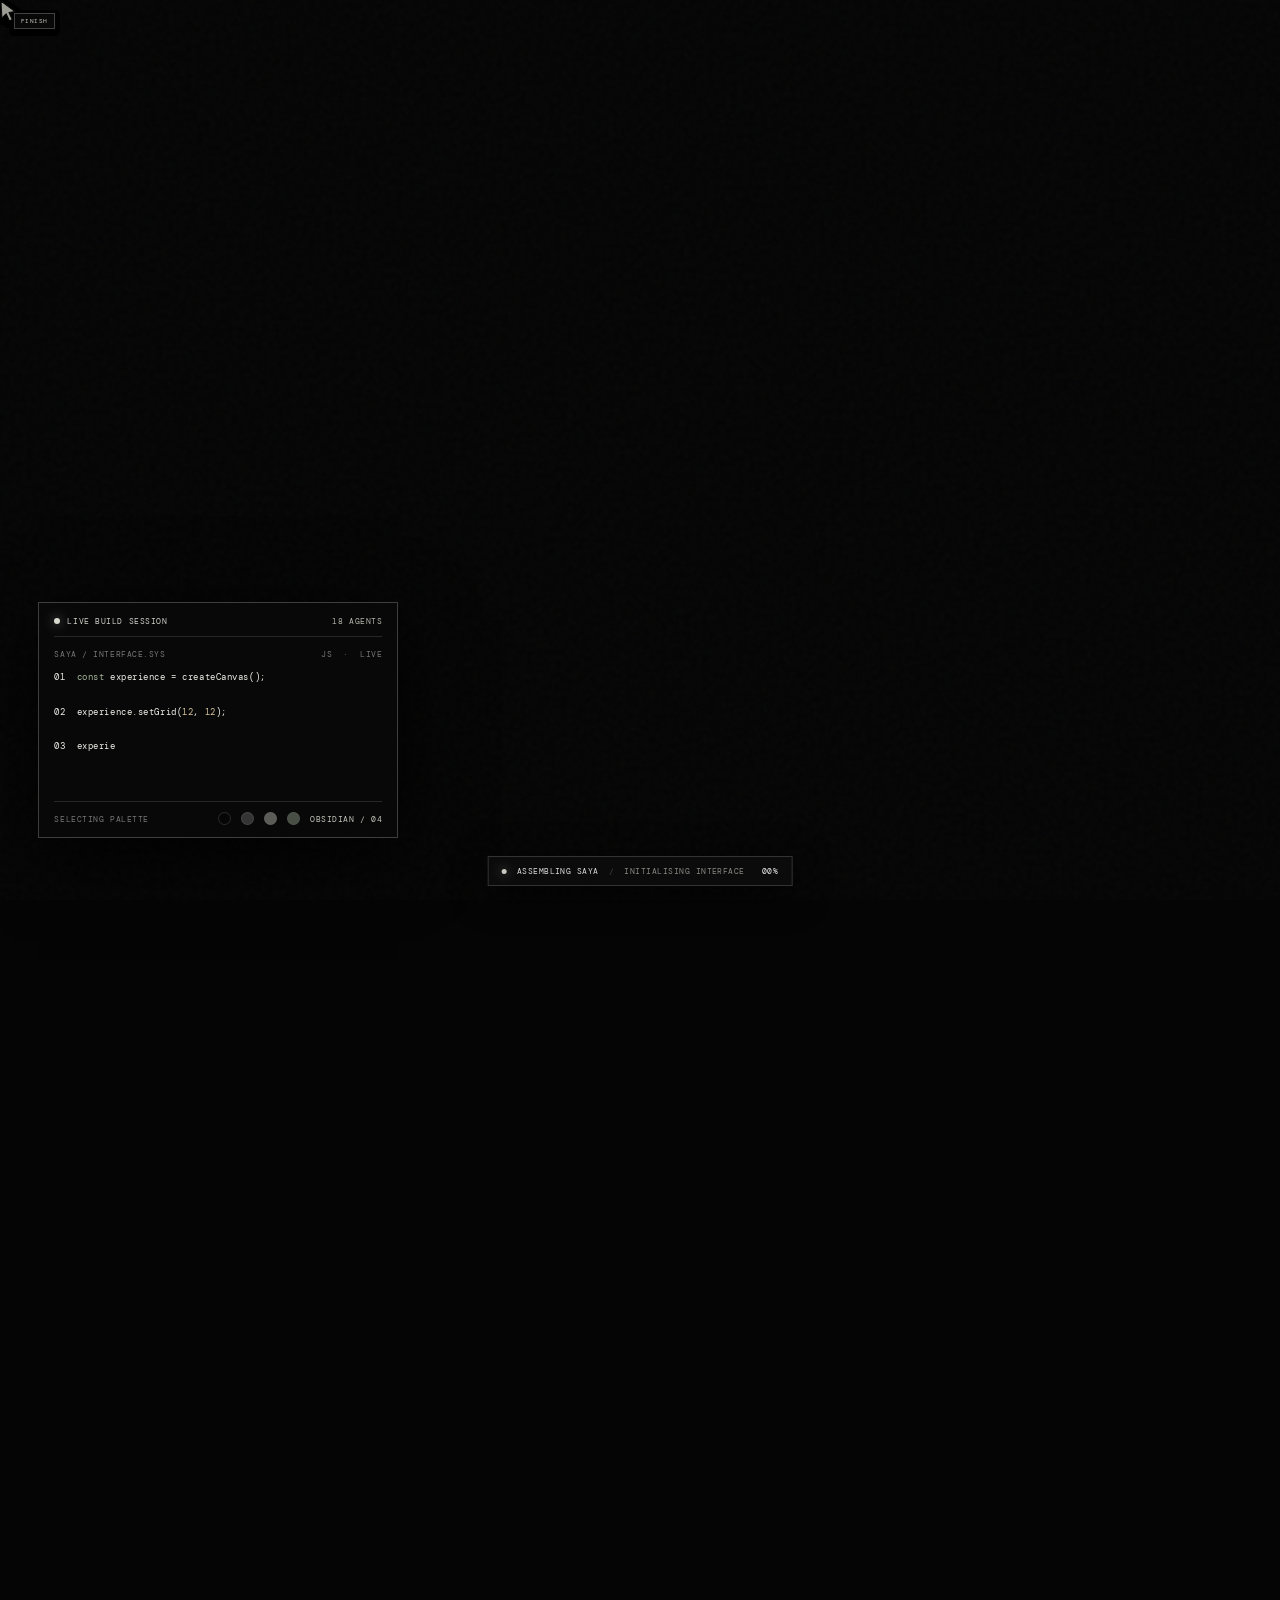
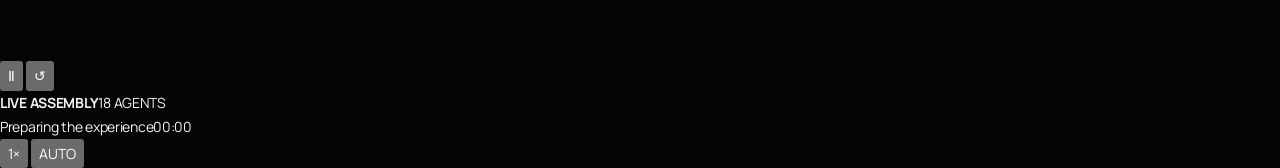
==== commit 437d9a45: "Add persistent Saya assembly playback player" ====
--- a/index.html
+++ b/index.html
@@ -8,7 +8,7 @@
 <link rel="icon" type="image/webp" href="/assets/saya-logo.webp">
 <link rel="preconnect" href="https://fonts.googleapis.com"><link rel="preconnect" href="https://fonts.gstatic.com" crossorigin>
 <link href="https://fonts.googleapis.com/css2?family=DM+Mono:wght@400;500&family=Manrope:wght@400;500;600;700;800&display=swap" rel="stylesheet">
-<link rel="stylesheet" href="/assets/saya-rebuild.css?v=2">
+<link rel="stylesheet" href="/assets/saya-rebuild.css?v=3">
 <script>if(!matchMedia("(prefers-reduced-motion: reduce)").matches)document.documentElement.classList.add("is-building")</script>
 <title>Saya — Built for the way ideas happen</title>
 </head>
@@ -69,6 +69,13 @@
 </section>
 </main>
 <footer class="footer build-item" data-build="18"><a class="footer-brand" href="#top">SAYA<span>.</span></a><span>Some things are beautiful simply because they stay.</span><div><a href="https://github.com/SayaNotes" target="_blank" rel="noopener">GITHUB ↗</a><a href="https://github.com/SayaNotes/sayanotes.github.io/releases/tag/v1.0.1" target="_blank" rel="noopener">RELEASES ↗</a></div><small>© 2026 SAYA. MADE WITH CARE.</small></footer>
+<div class="assembly-player" role="region" aria-label="Website construction player">
+  <button class="player-main" type="button" data-player="toggle" aria-label="Play or pause">Ⅱ</button>
+  <button class="player-replay" type="button" data-player="replay" aria-label="Replay construction">↺</button>
+  <div class="player-meta"><div class="player-title"><span class="player-live"></span><b>LIVE ASSEMBLY</b><span class="player-agents">18 AGENTS</span></div><div class="player-track" role="progressbar" aria-label="Construction progress" aria-valuemin="0" aria-valuemax="100" aria-valuenow="0"><span></span></div><div class="player-status"><span data-player="status">Preparing the experience</span><span data-player="time">00:00</span></div></div>
+  <button class="player-speed" type="button" data-player="speed" aria-label="Change playback speed">1×</button>
+  <button class="player-mode" type="button" data-player="mode" aria-label="Toggle automatic playback">AUTO</button>
+</div>
 <aside class="assembly-hud" aria-hidden="true">
   <div class="assembly-hud-head"><span class="assembly-live"></span><span>LIVE BUILD SESSION</span><span class="assembly-agents">18 AGENTS</span></div>
   <div class="assembly-code-head"><span> SAYA / INTERFACE.SYS</span><span>JS&nbsp; · &nbsp;LIVE</span></div>
@@ -81,5 +88,5 @@
 </aside>
 <div class="builder-console" aria-live="polite"><span class="console-dot"></span><span class="console-label">ASSEMBLING SAYA</span><span class="console-separator">/</span><span class="console-task">INITIALISING INTERFACE</span><span class="console-progress">00%</span></div>
 <div class="cursor-layer" aria-hidden="true"></div>
-<script src="/assets/saya-rebuild.js?v=2" defer></script>
+<script src="/assets/saya-rebuild.js?v=3" defer></script>
 </body></html>
--- a/assets/saya-rebuild.css
+++ b/assets/saya-rebuild.css
@@ -16,3 +16,36 @@
 @media(max-width:980px){.topbar-center{display:none}.hero-grid{grid-template-columns:1fr;gap:35px}.hero-copy{max-width:700px}.hero-visual{min-height:500px}.manifesto-content{grid-template-columns:1fr;gap:25px}.section-heading{align-items:start;flex-direction:column}.section-heading>p{max-width:540px}.principles{grid-template-columns:1fr;gap:35px}.creator{gap:6vw}.footer{grid-template-columns:1fr 2fr 1fr}.footer small{grid-column:1/-1;text-align:right}}
 @media(max-width:680px){.topbar{height:64px;padding:0 18px}.topbar nav{gap:12px}.topbar nav a:not(.nav-cta){display:none}.topbar nav .nav-cta{padding:8px 10px;font-size:8px}.hero{padding:52px 20px 22px;min-height:auto}.hero-grid{gap:22px}.hero h1{font-size:clamp(48px,13vw,76px)}.hero-lead{font-size:13px}.hero-foot{gap:9px;margin-top:36px;font-size:7px}.hero-foot span+span:before{margin-right:9px}.hero-visual{min-height:370px}.orbit-a{width:330px;height:330px}.orbit-b{width:380px;height:380px}.workspace-window{width:100%;transform:none}.window-body{grid-template-columns:95px 1fr;min-height:240px}.window-sidebar{padding:15px 7px;font-size:8px}.window-page{margin:12px;padding:16px 13px;min-height:210px}.window-page h2{font-size:27px}.window-page p{font-size:8px}.window-bottom{font-size:6px;padding:10px 8px}.float-note{padding:8px 10px}.float-note b{font-size:8px}.float-note small{font-size:7px}.note-top{right:-3px;top:9%}.note-bottom{left:-3px;bottom:9%}.visual-caption{font-size:6px}.visual-index{font-size:6px}.hero-bottom{font-size:6px;gap:8px;flex-wrap:wrap}.hero-bottom span:nth-child(2){display:none}.manifesto,.experience,.principles,.creator{padding:85px 21px}.manifesto h2,.section-heading h2,.creator-copy h2{font-size:clamp(37px,10vw,56px)}.experience-grid{grid-template-columns:1fr;gap:12px}.card-art{height:215px}.experience-card{padding:17px}.principle-list>div{grid-template-columns:25px 1fr;gap:10px}.principle-list p{grid-column:2}.creator{grid-template-columns:1fr;gap:50px}.creator-visual{max-width:300px}.creator-copy{max-width:600px}.creator-stamp{right:-12px}.closing{padding:100px 20px}.closing h2{font-size:clamp(36px,10vw,57px)}.footer{grid-template-columns:1fr 1fr;gap:13px;padding:25px 20px}.footer>span{grid-column:1/-1;grid-row:2}.footer>div{justify-content:flex-end}.footer small{grid-column:1/-1;text-align:left}.builder-console{bottom:8px;max-width:calc(100vw - 20px);font-size:7px;gap:7px}.console-task{overflow:hidden;text-overflow:ellipsis;max-width:130px}.cursor-tag{display:none}}
 @media(prefers-reduced-motion:reduce){html{scroll-behavior:auto}*,*:before,*:after{animation-duration:.01ms!important;animation-iteration-count:1!important;transition-duration:.01ms!important}.cursor-layer,.builder-console{display:none!important}html.is-building .build-item,html.is-building .section-build{opacity:1!important;transform:none!important;clip-path:none!important}}
+
+/* Live construction layer */
+.assembly-hud{position:fixed;z-index:24;left:clamp(14px,3vw,42px);bottom:62px;width:min(360px,calc(100vw - 28px));padding:13px 15px 12px;background:rgba(9,9,9,.94);border:1px solid #ffffff38;box-shadow:0 18px 70px #000c;backdrop-filter:blur(18px);font:8px var(--mono);letter-spacing:.07em;color:#92928c;opacity:0;transform:translateY(12px);transition:opacity .5s,transform .5s;pointer-events:none}
+html.is-building .assembly-hud{opacity:1;transform:translateY(0)}
+.assembly-hud-head,.assembly-code-head,.assembly-palette{display:flex;align-items:center;justify-content:space-between;gap:10px}
+.assembly-hud-head{padding-bottom:10px;border-bottom:1px solid #ffffff20;color:#d0d0c9}
+.assembly-live{width:6px;height:6px;border-radius:50%;background:#d8d8ce;box-shadow:0 0 12px #fff8;margin-right:-3px;animation:assemblyPulse 1.2s infinite}
+.assembly-agents{margin-left:auto;color:#b7b7ae}
+.assembly-code-head{padding-top:12px;color:#777}
+.assembly-code{margin:10px 0 12px;padding:0;white-space:pre-wrap;font:9px/1.9 var(--mono);color:#b9b9b1}
+.assembly-code .code-line{display:block;opacity:.28;transition:opacity .25s,color .25s}
+.assembly-code .code-line.active{opacity:1;color:#f0f0e9}
+.assembly-code i{font-style:normal;color:#a6b69c}.assembly-code b{font-weight:400;color:#d5c49c}
+.assembly-palette{border-top:1px solid #ffffff20;padding-top:10px;flex-wrap:wrap}
+.assembly-palette>span{color:#777;margin-right:auto}
+.assembly-palette i{width:13px;height:13px;border-radius:50%;border:1px solid #ffffff55;opacity:.4;transition:transform .25s,opacity .25s}
+.assembly-palette i:nth-of-type(1){background:#050505}.assembly-palette i:nth-of-type(2){background:#777}.assembly-palette i:nth-of-type(3){background:#d8d8d0}.assembly-palette i:nth-of-type(4){background:#a6b69c}
+.assembly-palette i.selected{opacity:1;transform:scale(1.25);outline:1px solid #eee;outline-offset:2px}
+.assembly-palette b{font-weight:400;color:#c4c4bb}
+.build-cursor{transition:opacity .12s;z-index:1}
+.build-cursor svg{width:17px;height:22px}
+.build-cursor .cursor-tag{opacity:1;font-size:6px;background:#090909eF}
+.build-cursor.clicking svg{transform:scale(.82);transform-origin:1px 1px}
+@keyframes assemblyPulse{50%{opacity:.35;box-shadow:0 0 3px #fff3}}
+.builder-console{z-index:31}
+@media(max-width:680px){.assembly-hud{left:10px;bottom:55px;width:min(320px,calc(100vw - 20px));padding:10px 12px}.assembly-code{font-size:8px;line-height:1.65;margin:7px 0 9px}.assembly-palette{gap:8px}.assembly-palette>span{font-size:7px}}
+@media(prefers-reduced-motion:reduce){.assembly-hud{display:none!important}}
+
+html.is-building .build-item.building-now{opacity:1;transform:none;clip-path:inset(0);transition:opacity .25s ease,transform .35s ease,clip-path .45s cubic-bezier(.2,.7,.2,1)}
+html.is-building .section-build.building-now{opacity:1;transition:opacity .3s ease}
+html.is-building .build-item.building-now:not(.built){animation:assembleIn .56s cubic-bezier(.2,.7,.2,1) both}
+@keyframes assembleIn{0%{clip-path:inset(0 100% 0 0);filter:brightness(1.8)}65%{clip-path:inset(0 0 0 0);filter:brightness(1.18)}100%{clip-path:inset(0);filter:brightness(1)}}
+.assembly-hud.assembled{opacity:0;transform:translateY(10px)}
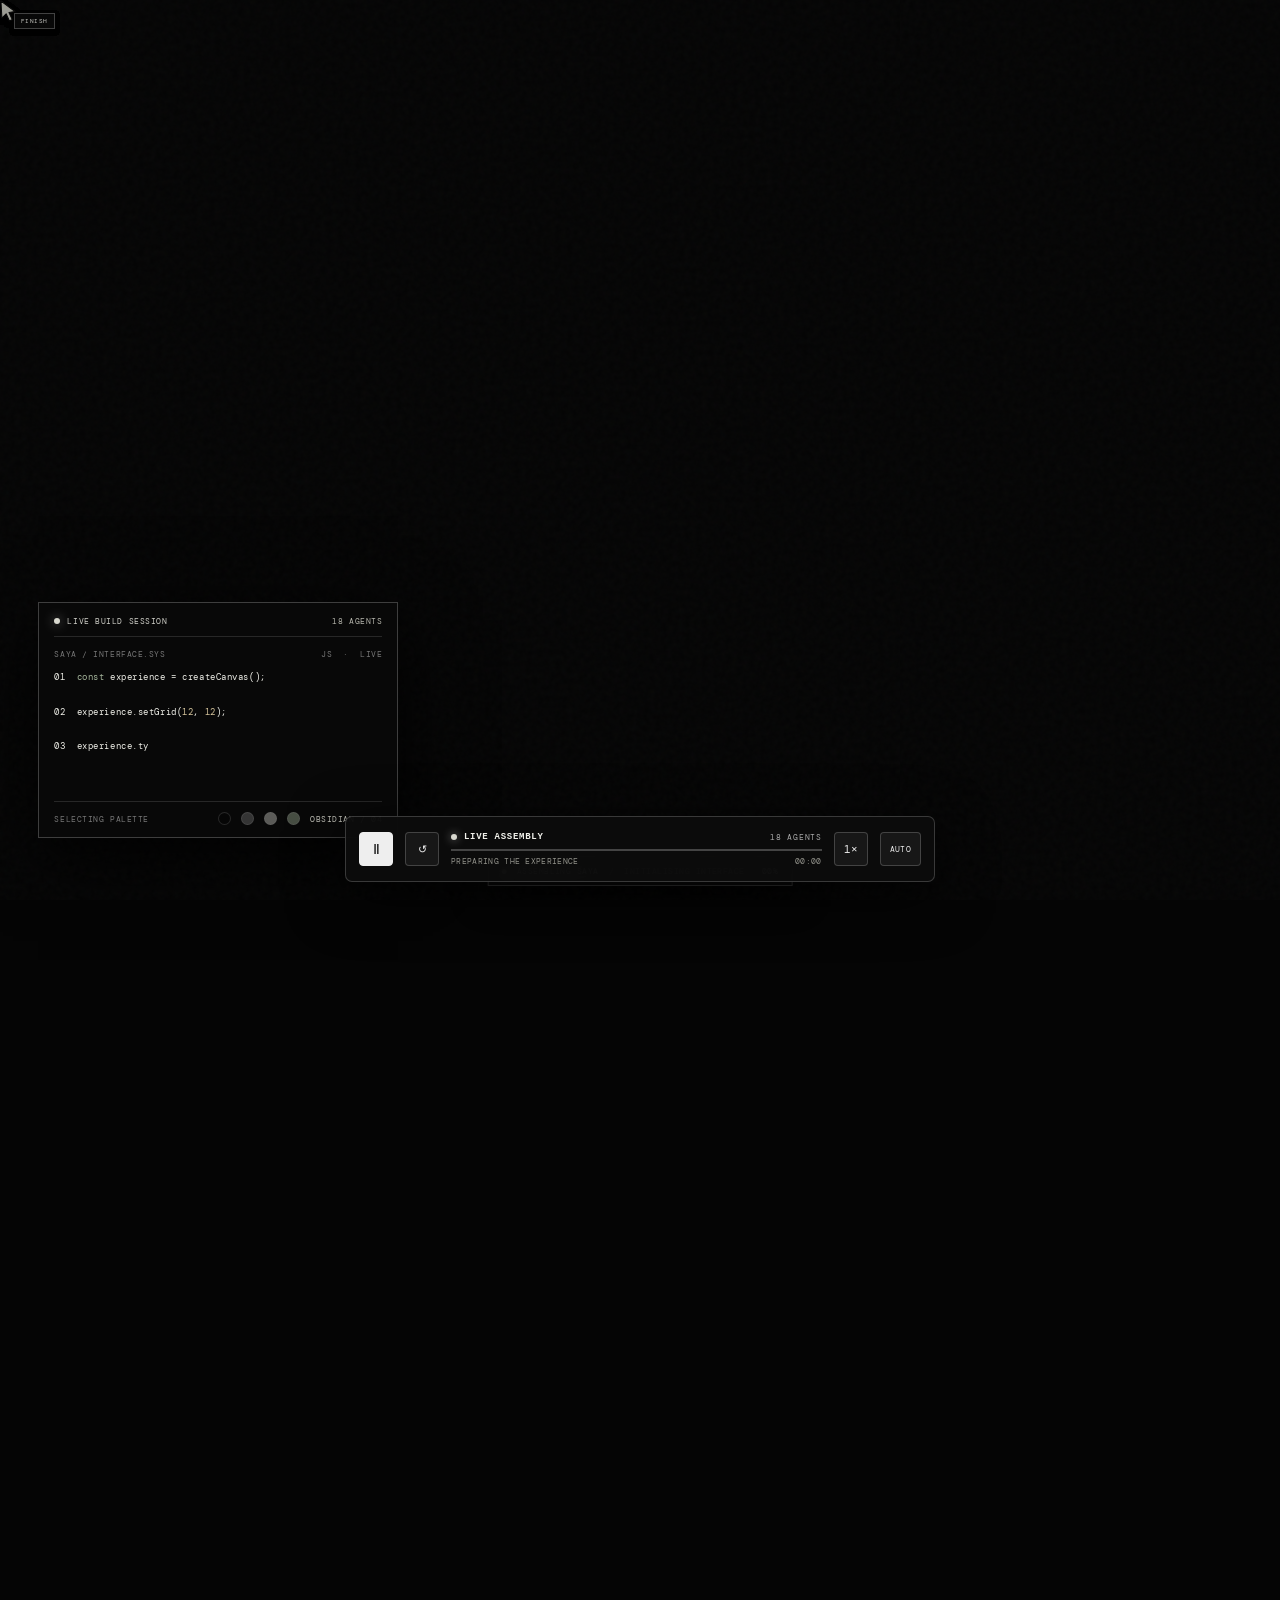
==== commit b06f7782: "Refresh assets for fluid assembly update" ====
--- a/index.html
+++ b/index.html
@@ -8,7 +8,7 @@
 <link rel="icon" type="image/webp" href="/assets/saya-logo.webp">
 <link rel="preconnect" href="https://fonts.googleapis.com"><link rel="preconnect" href="https://fonts.gstatic.com" crossorigin>
 <link href="https://fonts.googleapis.com/css2?family=DM+Mono:wght@400;500&family=Manrope:wght@400;500;600;700;800&display=swap" rel="stylesheet">
-<link rel="stylesheet" href="/assets/saya-rebuild.css?v=3">
+<link rel="stylesheet" href="/assets/saya-rebuild.css?v=4">
 <script>if(!matchMedia("(prefers-reduced-motion: reduce)").matches)document.documentElement.classList.add("is-building")</script>
 <title>Saya — Built for the way ideas happen</title>
 </head>
@@ -88,5 +88,5 @@
 </aside>
 <div class="builder-console" aria-live="polite"><span class="console-dot"></span><span class="console-label">ASSEMBLING SAYA</span><span class="console-separator">/</span><span class="console-task">INITIALISING INTERFACE</span><span class="console-progress">00%</span></div>
 <div class="cursor-layer" aria-hidden="true"></div>
-<script src="/assets/saya-rebuild.js?v=3" defer></script>
+<script src="/assets/saya-rebuild.js?v=4" defer></script>
 </body></html>
--- a/assets/saya-rebuild.css
+++ b/assets/saya-rebuild.css
@@ -49,3 +49,18 @@
 html.is-building .build-item.building-now:not(.built){animation:assembleIn .56s cubic-bezier(.2,.7,.2,1) both}
 @keyframes assembleIn{0%{clip-path:inset(0 100% 0 0);filter:brightness(1.8)}65%{clip-path:inset(0 0 0 0);filter:brightness(1.18)}100%{clip-path:inset(0);filter:brightness(1)}}
 .assembly-hud.assembled{opacity:0;transform:translateY(10px)}
+
+/* Reference-inspired persistent construction player */
+.assembly-player{position:fixed;z-index:50;left:50%;bottom:18px;transform:translateX(-50%);width:min(590px,calc(100vw - 28px));min-height:66px;padding:10px 13px;display:flex;align-items:center;gap:12px;background:rgba(12,12,12,.94);border:1px solid #ffffff30;border-radius:7px;box-shadow:0 14px 55px #000b;backdrop-filter:blur(18px);color:#f1f1eb;font:10px var(--mono);transition:opacity .45s,transform .45s,border-color .3s}
+.assembly-player button{appearance:none;border:1px solid #ffffff30;background:#171717;color:#eee;border-radius:4px;min-width:34px;height:34px;padding:0 9px;cursor:pointer;font:11px var(--mono);transition:background .2s,border-color .2s}
+.assembly-player button:hover,.assembly-player button:focus-visible{background:#30302d;border-color:#aaa;outline:none}
+.assembly-player .player-main{background:#eee;color:#111;border-color:#eee;font-size:14px}
+.player-meta{min-width:0;flex:1}.player-title,.player-status{display:flex;align-items:center;gap:7px}.player-title{font-size:9px;letter-spacing:.08em}.player-agents{margin-left:auto;color:#aaa;font-size:8px}.player-live{width:6px;height:6px;border-radius:50%;background:#d7d7ce;box-shadow:0 0 10px #fff8;animation:assemblyPulse 1.2s infinite}.player-track{height:2px;background:#444;margin:7px 0 5px;overflow:hidden}.player-track span{display:block;width:0;height:100%;background:#e7e7df;transition:width .12s linear}.player-status{justify-content:space-between;color:#92928b;font-size:8px;text-transform:uppercase;letter-spacing:.04em}.player-mode{font-size:8px!important;letter-spacing:.04em}.player-mode.active{border-color:#d7d7ce;background:#282824}.assembly-player.is-complete{border-color:#ffffff22}.assembly-player.is-complete .player-live{animation:none;opacity:.35}
+@media(max-width:560px){.assembly-player{bottom:10px;gap:7px;padding:8px;width:calc(100vw - 18px);min-height:58px}.assembly-player button{min-width:30px;height:31px;padding:0 6px}.player-title{font-size:8px}.player-status{font-size:7px}.player-agents{font-size:7px}}
+@media(prefers-reduced-motion:reduce){.assembly-player{backdrop-filter:none}.player-live{animation:none}}
+
+/* Smooth, fluid cursor motion and a player that exits after assembly */
+.build-cursor{transition:opacity .18s ease;will-change:transform;backface-visibility:hidden;transform:translateZ(0)}
+.build-cursor svg{transition:transform .18s cubic-bezier(.2,.8,.2,1);transform-origin:1px 1px}
+.build-cursor.clicking svg{transform:scale(.88) rotate(-4deg)}
+.assembly-player.is-dismissed{opacity:0;transform:translate(-50%,18px);pointer-events:none;visibility:hidden;transition:opacity .65s ease,transform .65s cubic-bezier(.2,.8,.2,1),visibility 0s linear .65s}
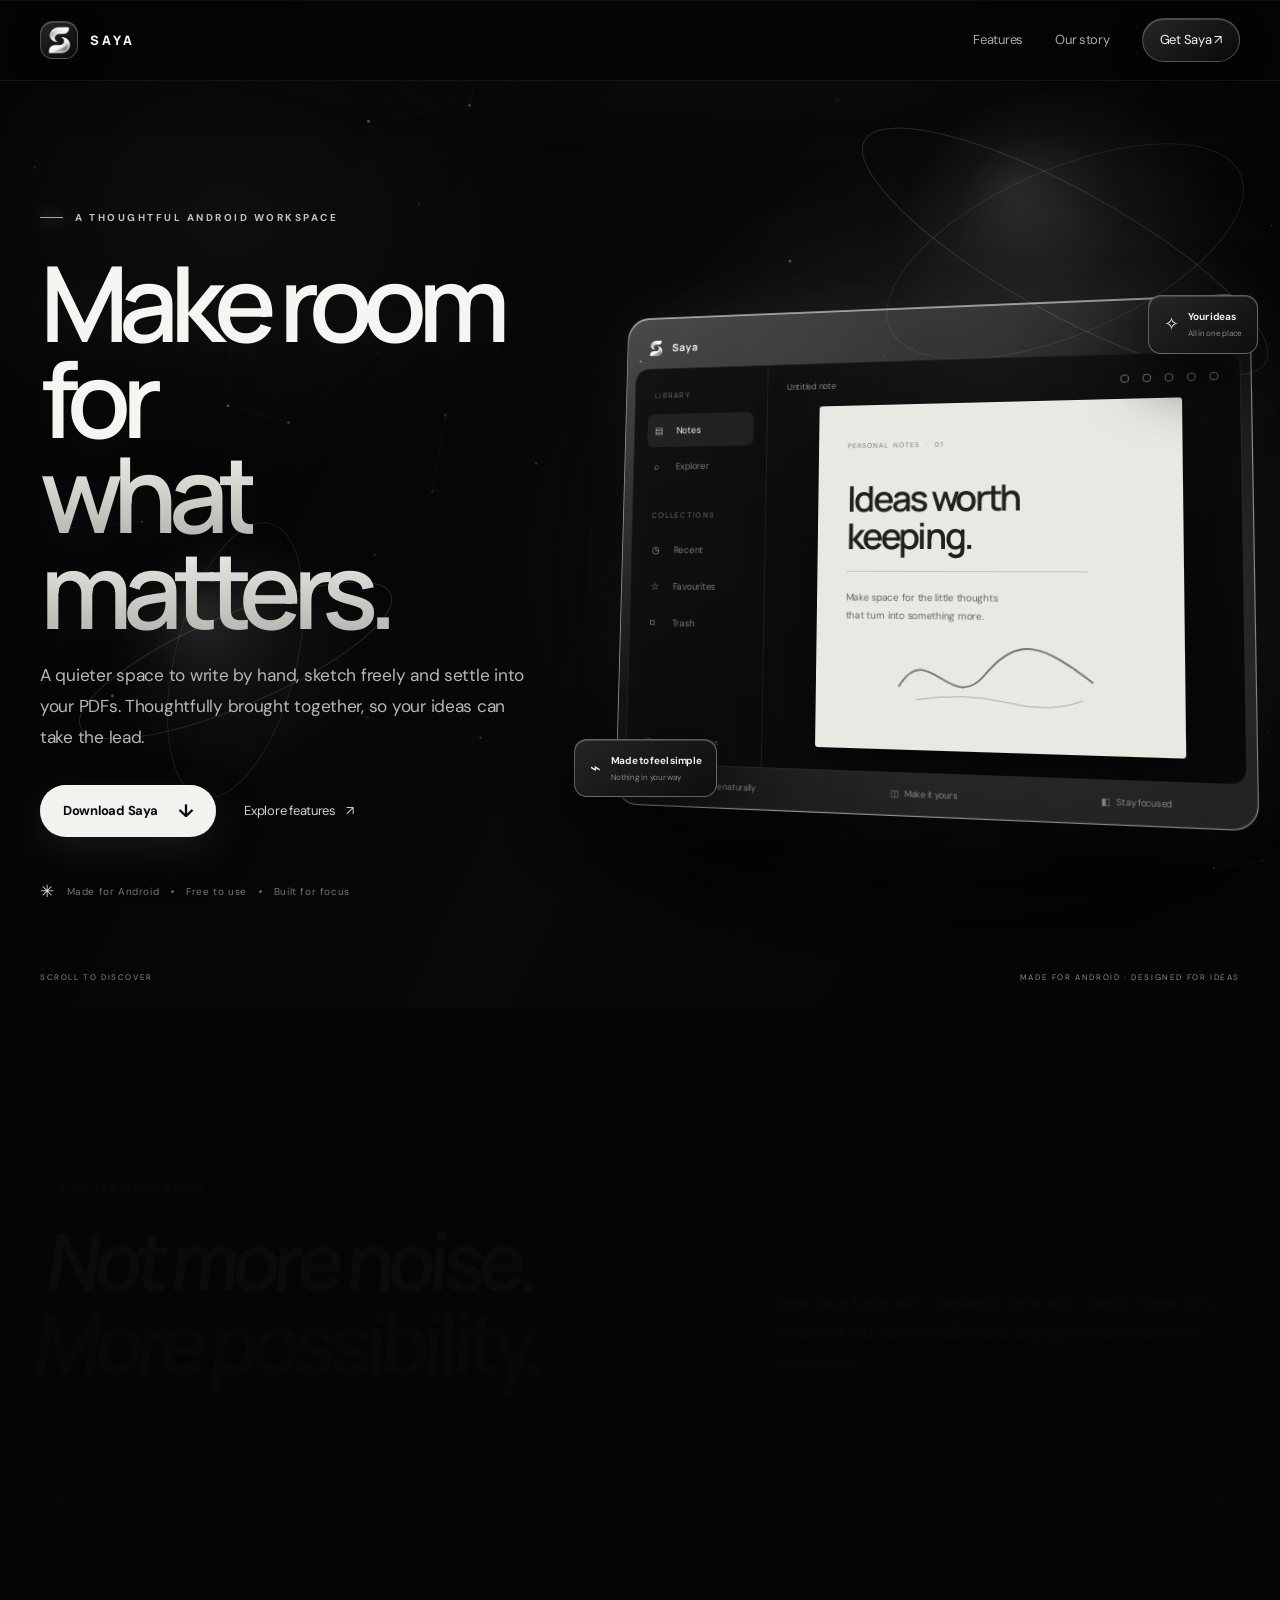
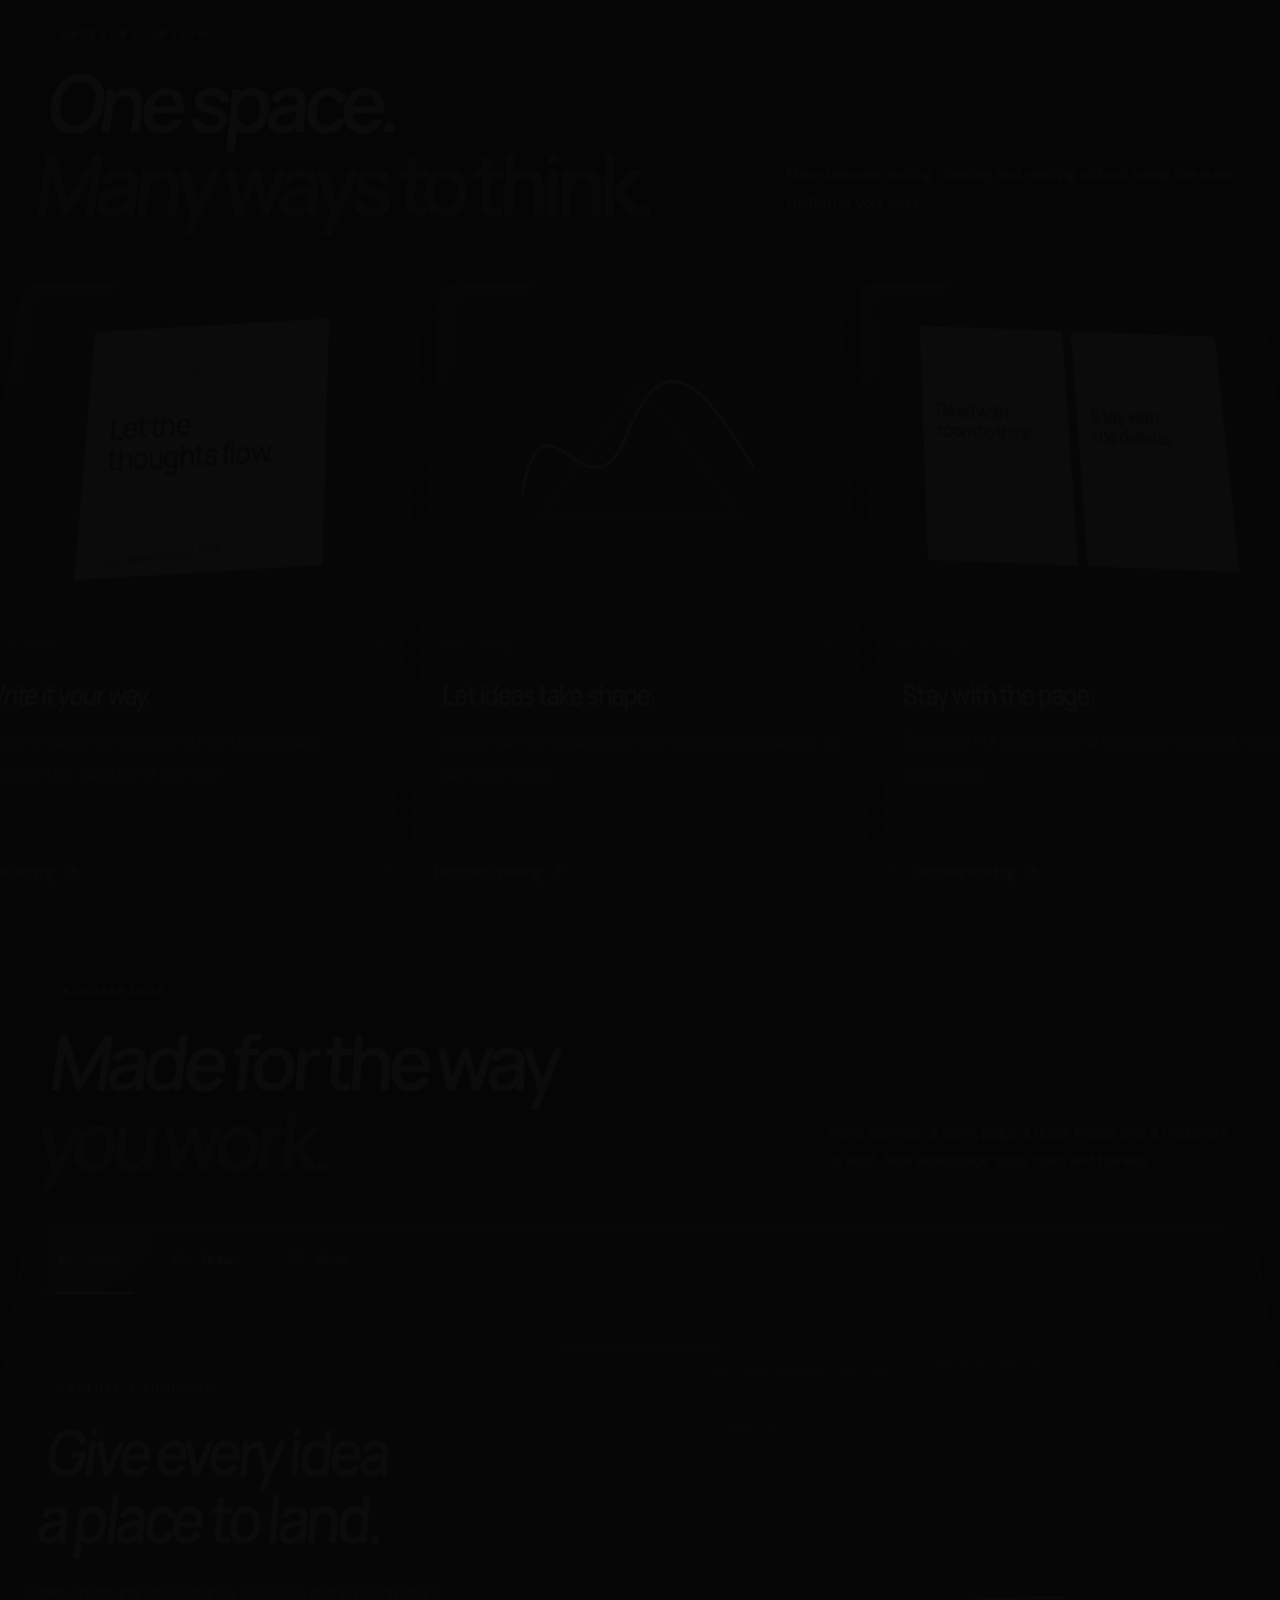
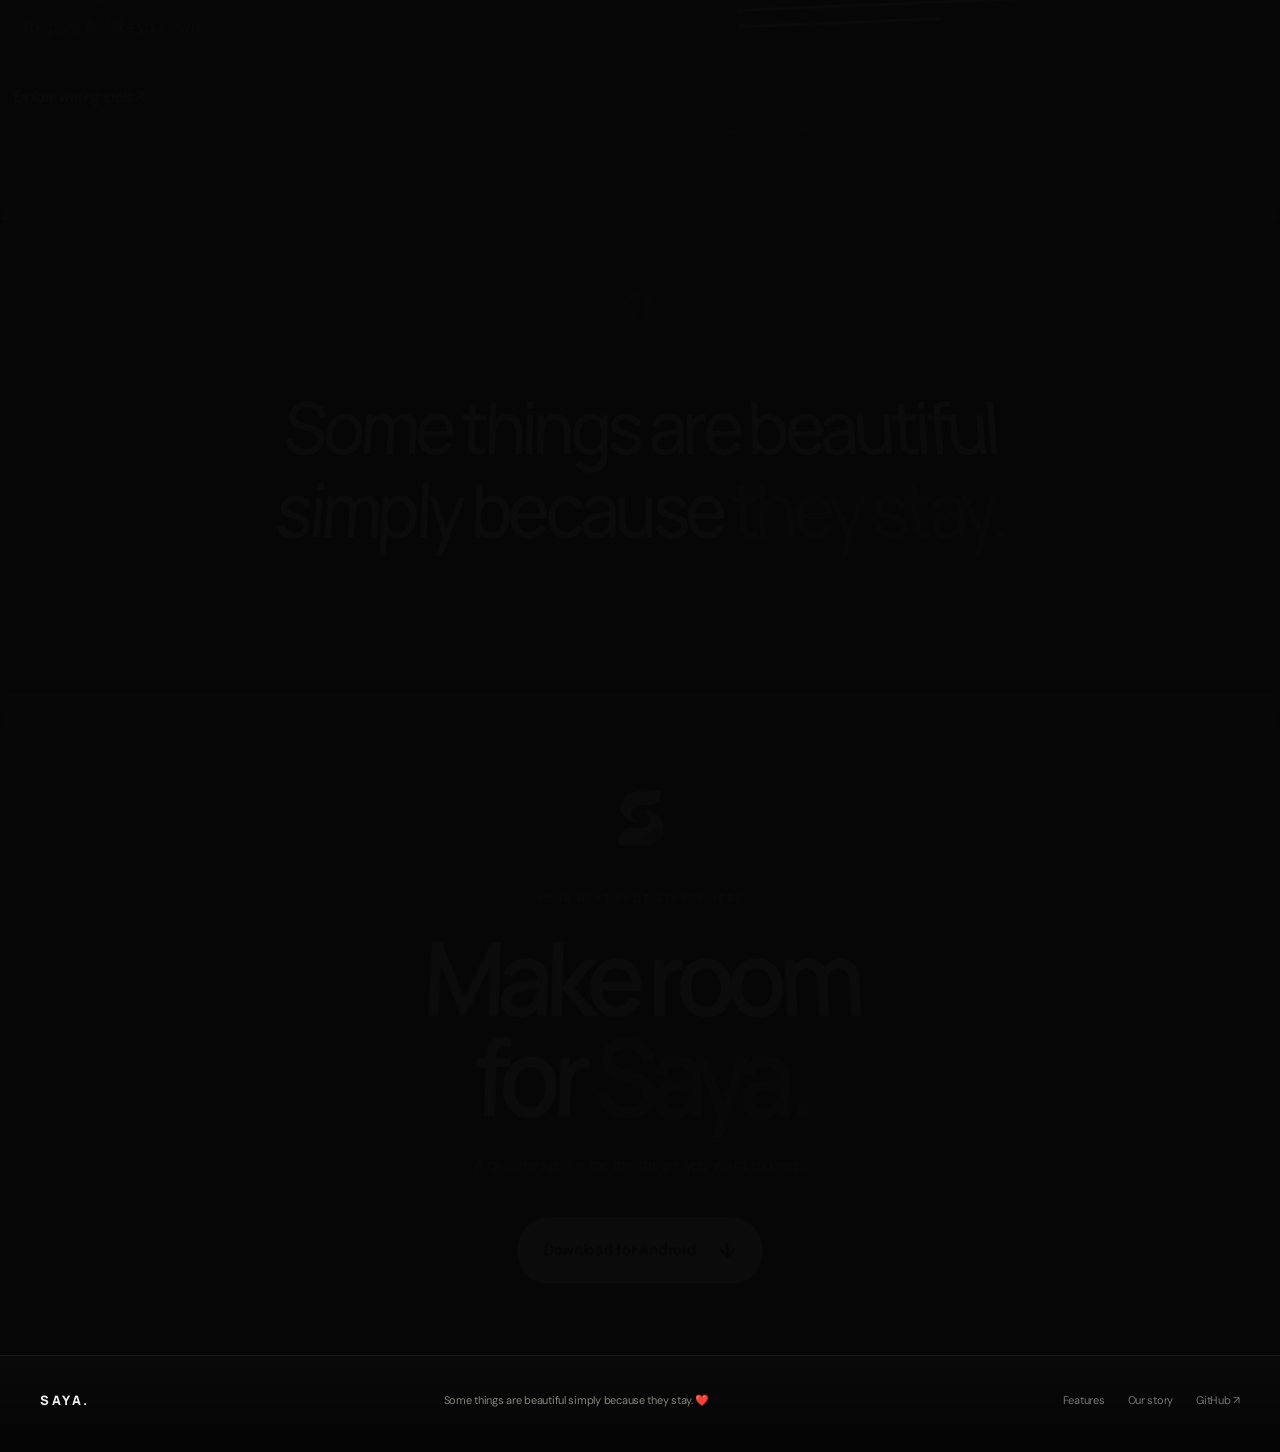
==== commit a1f01bd6: "Restore original Saya website" ====
--- a/index.html
+++ b/index.html
@@ -3,90 +3,81 @@
 <head>
 <meta charset="utf-8"><meta name="viewport" content="width=device-width,initial-scale=1">
 <meta name="theme-color" content="#050505">
-<meta name="description" content="Saya is a thoughtful Android workspace for handwriting, drawing and PDF reading. Made by Sameer Hasan.">
-<meta property="og:type" content="website"><meta property="og:title" content="Saya — A space for your thoughts"><meta property="og:description" content="Write. Draw. Read. Make room for what matters."><meta property="og:image" content="https://sayanotes.github.io/assets/saya-logo.webp">
+<meta name="description" content="Discover Saya, a thoughtful Android workspace for handwriting, drawing and PDF reading. A quieter space for ideas to take shape.">
+<meta property="og:type" content="website"><meta property="og:title" content="Saya — Some things are beautiful simply because they stay."><meta property="og:description" content="A thoughtful Android workspace for writing, drawing and reading."><meta property="og:image" content="https://sayanotes.github.io/assets/saya-logo.webp">
 <link rel="icon" type="image/webp" href="/assets/saya-logo.webp">
-<link rel="preconnect" href="https://fonts.googleapis.com"><link rel="preconnect" href="https://fonts.gstatic.com" crossorigin>
-<link href="https://fonts.googleapis.com/css2?family=DM+Mono:wght@400;500&family=Manrope:wght@400;500;600;700;800&display=swap" rel="stylesheet">
-<link rel="stylesheet" href="/assets/saya-rebuild.css?v=4">
-<script>if(!matchMedia("(prefers-reduced-motion: reduce)").matches)document.documentElement.classList.add("is-building")</script>
-<title>Saya — Built for the way ideas happen</title>
+<link rel="stylesheet" href="/assets/site.css?v=cinematic-1">
+<link rel="stylesheet" href="/assets/saya-self-build.css?v=1">
+<title>Saya — A place for your thoughts</title>
 </head>
-<body>
-<div class="grain" aria-hidden="true"></div>
-<header class="topbar build-item" data-build="01">
-  <a class="brand" href="#top"><img src="/assets/saya-logo.webp" alt=""><span>SAYA<span class="brand-dot">.</span></span></a>
-  <div class="topbar-center"><span class="live-dot"></span> INDEPENDENT ANDROID WORKSPACE <span class="topbar-divider">/</span> EST. WITH CARE</div>
-  <nav><a href="#about">About</a><a href="#experience">Experience</a><a href="#creator">Creator</a><a class="nav-cta" href="https://github.com/SayaNotes/sayanotes.github.io/releases/download/v1.0.1/Saya.apk" download="Saya.apk">Get Saya <span>↗</span></a></nav>
-</header>
-<main id="top">
-<section class="hero section-build" data-build="02">
-  <div class="hero-grid">
-    <div class="hero-copy">
-      <div class="eyebrow build-item" data-build="03"><span class="eyebrow-line"></span> A SMALL SPACE FOR BIG IDEAS</div>
-      <h1 class="build-item" data-build="04">Make room for<br><span>what matters.</span></h1>
-      <p class="hero-lead build-item" data-build="05">Saya brings handwriting, drawing and PDF reading into one thoughtful Android workspace. Less noise around your ideas. More room for them to become something.</p>
-      <div class="hero-actions build-item" data-build="06"><a class="button button-light" href="https://github.com/SayaNotes/sayanotes.github.io/releases/download/v1.0.1/Saya.apk" download="Saya.apk">Explore Saya <span>↗</span></a><a class="text-link" href="#experience">Discover the experience <span>↓</span></a></div>
-      <div class="hero-foot build-item" data-build="07"><span>01 / WRITE</span><span>02 / DRAW</span><span>03 / READ</span></div>
-    </div>
-    <div class="hero-visual build-item" data-build="08" aria-label="Abstract illustration of a calm digital workspace">
-      <div class="visual-orbit orbit-a"></div><div class="visual-orbit orbit-b"></div>
-      <div class="visual-index"><span>FIG. 001</span><span>THE SAYA WORKSPACE</span></div>
-      <div class="workspace-window">
-        <div class="window-top"><div class="window-brand"><img src="/assets/saya-logo.webp" alt=""><b>Saya</b></div><div class="window-controls"><i></i><i></i><i></i></div></div>
-        <div class="window-body"><aside class="window-sidebar"><small>YOUR SPACE</small><span class="active">▤ &nbsp; Notes</span><span>⌕ &nbsp; Explorer</span><small class="side-label">COLLECTIONS</small><span>◷ &nbsp; Recent</span><span>☆ &nbsp; Favourites</span></aside><div class="window-page"><small>PERSONAL NOTES&nbsp; / &nbsp;001</small><h2>Ideas worth<br>keeping.</h2><div class="page-rule"></div><div class="page-rule short"></div><p>Make space for the little thoughts that turn into something more.</p><svg viewBox="0 0 260 85" aria-hidden="true"><path d="M7 60 C45 5 76 93 120 45 S194 10 252 51" fill="none" stroke="currentColor" stroke-width="2" stroke-linecap="round"/><path d="M27 77 Q85 66 142 76 T235 73" fill="none" stroke="currentColor" opacity=".45" stroke-width="1"/></svg></div></div>
-        <div class="window-bottom"><span>✎ &nbsp; WRITE NATURALLY</span><span>◫ &nbsp; MAKE IT YOURS</span><span>◧ &nbsp; STAY FOCUSED</span></div>
-      </div>
-      <div class="float-note note-top"><span class="float-symbol">✳</span><div><b>One considered space</b><small>For the way you think</small></div></div>
-      <div class="float-note note-bottom"><span class="float-symbol">⌁</span><div><b>Nothing in your way</b><small>Just you and the page</small></div></div>
-      <div class="visual-caption">A WORKSPACE THAT KNOWS WHEN TO STEP BACK</div>
-    </div>
-  </div>
-  <div class="hero-bottom build-item" data-build="09"><span>SCROLL TO EXPLORE</span><span>DESIGNED AROUND THE MOMENT OF MAKING</span><span>INDIA&nbsp; · &nbsp;ANDROID</span></div>
+<body class="saya-home">
+<header class="site-header"><div class="wrap nav">
+<a class="brand" href="/" aria-label="Saya home"><span class="brand-mark"><img src="/assets/saya-logo.webp" alt=""></span><span>SAYA</span></a>
+<button class="menu-toggle" aria-label="Open navigation" aria-expanded="false">☰</button>
+<nav class="nav-links" aria-label="Main navigation"><a href="/features.html">Features</a><a href="/about.html">Our story</a><a class="nav-cta" href="https://github.com/SayaNotes/sayanotes.github.io/releases/download/v1.0.1/Saya.apk" download="Saya.apk">Get Saya <span>↗</span></a></nav>
+</div></header>
+<main class="nw-site">
+<section class="nw-hero">
+<div class="nw-hero-copy">
+<div class="nw-eyebrow"><span></span> A THOUGHTFUL ANDROID WORKSPACE</div>
+<h1>Make room for<br><span>what matters.</span></h1>
+<p class="nw-lead">A quieter space to write by hand, sketch freely and settle into your PDFs. Thoughtfully brought together, so your ideas can take the lead.</p>
+<div class="nw-actions"><a class="nw-button nw-button-light" href="https://github.com/SayaNotes/sayanotes.github.io/releases/download/v1.0.1/Saya.apk" download="Saya.apk">Download Saya <span>↓</span></a><a class="nw-text-link" href="/features.html">Explore features <span>↗</span></a></div>
+<div class="nw-proof"><span class="nw-proof-mark">✳</span><span>Made for Android</span><i></i><span>Free to use</span><i></i><span>Built for focus</span></div>
+</div>
+<div class="nw-product-wrap" aria-label="Illustration of the Saya note-taking workspace">
+<div class="nw-product-glow"></div>
+<div class="nw-product-window">
+<div class="nw-window-bar"><div class="nw-window-brand"><img src="/assets/saya-logo.webp" alt=""><span>Saya</span></div><div class="nw-window-actions"><b></b><b></b><b></b></div></div>
+<div class="nw-workspace">
+<aside class="nw-sidebar"><div class="nw-side-title">LIBRARY</div><div class="nw-side-item active"><span>▤</span> Notes</div><div class="nw-side-item"><span>⌕</span> Explorer</div><div class="nw-side-title nw-side-gap">COLLECTIONS</div><div class="nw-side-item"><span>◷</span> Recent</div><div class="nw-side-item"><span>☆</span> Favourites</div><div class="nw-side-item"><span>⌑</span> Trash</div><div class="nw-side-bottom">Your space, your pace.</div></aside>
+<div class="nw-canvas-area"><div class="nw-canvas-toolbar"><span>Untitled note</span><div><i></i><i></i><i></i><i></i><i></i></div></div><div class="nw-paper"><small>PERSONAL NOTES&nbsp; · &nbsp;01</small><h2>Ideas worth<br>keeping.</h2><div class="nw-paper-stroke"></div><p>Make space for the little thoughts<br>that turn into something more.</p><svg viewBox="0 0 260 100" aria-hidden="true"><path d="M8 66 C45 5 74 102 117 50 S190 12 250 57" fill="none" stroke="#777" stroke-width="2.4" stroke-linecap="round"/><path d="M30 83 Q90 72 145 84 T238 80" fill="none" stroke="#aaa" stroke-width="1.2" stroke-linecap="round"/></svg></div></div>
+</div>
+<div class="nw-window-footer"><span>✎ &nbsp; Write naturally</span><span>◫ &nbsp; Make it yours</span><span>◧ &nbsp; Stay focused</span></div>
+</div>
+<div class="nw-float nw-float-top"><span>✧</span><div><b>Your ideas</b><small>All in one place</small></div></div>
+<div class="nw-float nw-float-bottom"><span>⌁</span><div><b>Made to feel simple</b><small>Nothing in your way</small></div></div>
+</div>
+<div class="nw-hero-bottom"><span>SCROLL TO DISCOVER</span><span>MADE FOR ANDROID · DESIGNED FOR IDEAS</span></div>
 </section>
-<section class="manifesto section-build" data-build="10" id="about">
-  <div class="section-kicker"><span>01</span> / THE IDEA</div>
-  <div class="manifesto-content"><h2>Not another thing<br>asking for your attention.<br><em>A place to give it.</em></h2><p>Some days begin with a sentence. Some with a sketch. Some with a document you want to understand. Saya gives those moments a place to live — with a calm interface and tools that stay close when you need them.</p></div>
+<section class="nw-intro nw-section">
+<div class="nw-section-label">A LITTLE MORE ROOM</div><div class="nw-intro-grid"><h2>Not more noise.<br><span>More possibility.</span></h2><p>Some days begin with a sentence. Some with a sketch. Some with a document you want to understand. Saya gives those moments a place to live.</p></div>
 </section>
-<section class="experience section-build" data-build="11" id="experience">
-  <div class="section-heading"><div><div class="section-kicker"><span>02</span> / WHAT YOU CAN DO</div><h2>One space.<br><em>Many ways to think.</em></h2></div><p>Move between writing, drawing and reading without losing the quiet rhythm of your work.</p></div>
-  <div class="experience-grid">
-    <article class="experience-card write-card build-item" data-build="12"><div class="card-top"><span>01 — WRITE</span><span>↗</span></div><div class="card-art writing-art"><div class="writing-paper"><small>NOTE TO SELF / 001</small><b>Let the<br>thoughts flow.</b><i></i><i class="short"></i><em>one thought at a time</em></div></div><h3>Write it your way.</h3><p>Put your thoughts on the page with pen styles and a workspace that stays out of your way.</p></article>
-    <article class="experience-card draw-card build-item" data-build="13"><div class="card-top"><span>02 — DRAW</span><span>↗</span></div><div class="card-art drawing-art"><svg viewBox="0 0 330 210" aria-hidden="true"><path d="M25 147 C57 27 104 188 149 94 S242 35 306 123" fill="none" stroke="#eee" stroke-width="2.5" stroke-linecap="round"/><path d="M60 172 L164 34 L270 172 Z" fill="none" stroke="#777" stroke-width="1.4"/><circle cx="164" cy="105" r="42" fill="none" stroke="#555" stroke-dasharray="4 6"/></svg><span class="drawing-cross">+</span></div><h3>Let ideas take shape.</h3><p>Sketch, work with shapes and rearrange selected content as your ideas evolve.</p></article>
-    <article class="experience-card read-card build-item" data-build="14"><div class="card-top"><span>03 — READ</span><span>↗</span></div><div class="card-art reading-art"><div class="reading-pages"><div><small>CHAPTER 01</small><b>Read with<br>room to think.</b><i></i><i></i><i class="short"></i></div><div><small>CHAPTER 02</small><b>Stay with<br>the details.</b><i></i><i class="short"></i><i></i></div></div></div><h3>Stay with the page.</h3><p>Bring your PDFs into Saya and settle into a focused reading experience.</p></article>
-  </div>
+<section class="nw-features nw-section" id="features">
+<div class="nw-section-heading"><div><div class="nw-section-label">MADE FOR YOUR FLOW</div><h2>One space.<br><span>Many ways to think.</span></h2></div><p>Move between writing, drawing and reading without losing the quiet rhythm of your work.</p></div>
+<div class="nw-feature-grid">
+<article class="nw-feature nw-feature-writing"><div class="nw-feature-art"><div class="nw-writing-sheet"><small>01 / A FRESH PAGE</small><strong>Let the<br>thoughts flow.</strong><div class="nw-writing-line"></div><div class="nw-writing-line short"></div><div class="nw-hand-line">one thought at a time</div></div></div><div class="nw-feature-meta"><span>01 — WRITE</span><span>↗</span></div><h3>Write it your way.</h3><p>Put your thoughts on the page with pen styles and a workspace that stays out of your way.</p><a href="/features.html#write">Discover writing <span>↗</span></a></article>
+<article class="nw-feature nw-feature-drawing"><div class="nw-feature-art"><div class="nw-drawing-sheet"><svg viewBox="0 0 320 200" aria-hidden="true"><path d="M35 145 C55 30 105 180 145 90 S225 35 280 120" fill="none" stroke="#eee" stroke-width="3" stroke-linecap="round"/><path d="M55 165 L160 40 L265 165 Z" fill="none" stroke="#858585" stroke-width="1.6"/><circle cx="160" cy="105" r="40" fill="none" stroke="#555" stroke-width="1.2" stroke-dasharray="4 5"/></svg></div></div><div class="nw-feature-meta"><span>02 — DRAW</span><span>↗</span></div><h3>Let ideas take shape.</h3><p>Sketch, work with shapes and rearrange selected content as your ideas evolve.</p><a href="/features.html#draw">Discover drawing <span>↗</span></a></article>
+<article class="nw-feature nw-feature-reading"><div class="nw-feature-art"><div class="nw-reading-sheet"><div class="nw-reading-page"><small>CHAPTER 01</small><b>Read with<br>room to think.</b><i></i><i></i><i class="short"></i><i></i></div><div class="nw-reading-page second"><small>CHAPTER 02</small><b>Stay with<br>the details.</b><i></i><i class="short"></i><i></i></div></div></div><div class="nw-feature-meta"><span>03 — READ</span><span>↗</span></div><h3>Stay with the page.</h3><p>Bring your PDFs into Saya and settle into a focused reading experience.</p><a href="/features.html#read">Discover reading <span>↗</span></a></article>
+</div>
 </section>
-<section class="principles section-build" data-build="15">
-  <div class="section-kicker"><span>03</span> / OUR APPROACH</div>
-  <div class="principle-list"><div><span>01</span><h3>Thoughtful by default.</h3><p>Useful tools, considered placement, and space to focus.</p></div><div><span>02</span><h3>Made to feel personal.</h3><p>A workspace that can become familiar, comfortable and yours.</p></div><div><span>03</span><h3>Always becoming.</h3><p>Built through curiosity, experimentation and small improvements.</p></div></div>
+<section class="nw-showcase nw-section" id="experience">
+<div class="nw-section-label">A CLOSER LOOK</div>
+<div class="nw-showcase-heading"><h2>Made for the way<br><span>you work.</span></h2><p>Move between a blank page, a quick sketch and a document to read. Your workspace stays calm and familiar.</p></div>
+<div class="nw-showcase-shell">
+<div class="nw-showcase-tabs" role="tablist" aria-label="Explore Saya features">
+<button class="nw-showcase-tab is-active" id="saya-tab-write" role="tab" aria-selected="true" aria-controls="saya-panel-write" data-saya-tab="write">01 <span>Write</span></button>
+<button class="nw-showcase-tab" id="saya-tab-draw" role="tab" aria-selected="false" aria-controls="saya-panel-draw" data-saya-tab="draw">02 <span>Draw</span></button>
+<button class="nw-showcase-tab" id="saya-tab-read" role="tab" aria-selected="false" aria-controls="saya-panel-read" data-saya-tab="read">03 <span>Read</span></button>
+</div>
+<div class="nw-showcase-panel is-active" id="saya-panel-write" role="tabpanel" aria-labelledby="saya-tab-write" data-saya-panel="write">
+<div class="nw-showcase-copy"><div class="nw-section-label">CAPTURE A THOUGHT</div><h3>Give every idea<br>a place to land.</h3><p>Open a page and write naturally. Choose a pen style and make the page feel like your own.</p><a href="/features.html#write">Explore writing tools ↗</a></div>
+<div class="nw-showcase-art"><div class="nw-showcase-paper"><small>NOTE  /  001</small><strong>A thought<br>worth keeping.</strong><i></i><i class="short"></i><em>one line at a time</em></div></div>
+</div>
+<div class="nw-showcase-panel" id="saya-panel-draw" role="tabpanel" aria-labelledby="saya-tab-draw" data-saya-panel="draw" hidden>
+<div class="nw-showcase-copy"><div class="nw-section-label">THINK VISUALLY</div><h3>Let your ideas<br>take shape.</h3><p>Sketch freely, work with shapes and use lasso selection to move, resize or rotate selected content.</p><a href="/features.html#draw">Explore drawing tools ↗</a></div>
+<div class="nw-showcase-art"><div class="nw-showcase-canvas"><svg viewBox="0 0 360 230" aria-hidden="true"><path d="M28 160 C65 20 100 205 155 103 S255 36 328 130" fill="none" stroke="#eee" stroke-width="3" stroke-linecap="round"/><path d="M66 185 L178 38 L292 185 Z" fill="none" stroke="#999" stroke-width="2"/><circle cx="178" cy="112" r="47" fill="none" stroke="#555" stroke-width="1.5" stroke-dasharray="5 7"/></svg></div></div>
+</div>
+<div class="nw-showcase-panel" id="saya-panel-read" role="tabpanel" aria-labelledby="saya-tab-read" data-saya-panel="read" hidden>
+<div class="nw-showcase-copy"><div class="nw-section-label">MAKE SPACE TO READ</div><h3>Stay with<br>what matters.</h3><p>Bring PDFs into Saya and move through your documents in a focused reading workspace.</p><a href="/features.html#read">Explore PDF reading ↗</a></div>
+<div class="nw-showcase-art"><div class="nw-showcase-pages"><div><small>CHAPTER 01</small><b>Read with<br>room to think.</b><i></i><i></i><i class="short"></i></div><div><small>CHAPTER 02</small><b>Stay with<br>the details.</b><i></i><i class="short"></i><i></i></div></div></div>
+</div>
+</div>
 </section>
-<section class="creator section-build" data-build="16" id="creator">
-  <div class="creator-visual"><div class="creator-image-wrap"><img src="/assets/accfd965-c010-479a-b0eb-f60e287a0022-Photoroom.png" alt="Sameer Hasan, creator of Saya"></div><div class="creator-stamp">INDEPENDENTLY<br>MADE WITH CARE</div></div>
-  <div class="creator-copy"><div class="section-kicker"><span>04</span> / THE PERSON BEHIND IT</div><h2>Made with curiosity.<br><em>Shaped with care.</em></h2><p>Hi, I'm <strong>Sameer Hasan</strong> — the independent creator behind Saya. I started this project with a simple idea: make a thoughtful, comfortable space where people can write, draw, organise their notes and read PDFs without getting in the way of their ideas.</p><p>Saya keeps evolving through experimentation and small improvements. The goal stays simple: make it feel faster, smoother and more useful, while keeping the experience calm and personal.</p><a class="text-link" href="https://github.com/SayaNotes" target="_blank" rel="noopener">Follow the project on GitHub <span>↗</span></a></div>
-</section>
-<section class="closing section-build" data-build="17">
-  <div class="closing-mark"><img src="/assets/saya-logo.webp" alt="Saya"></div><div class="section-kicker">A PLACE FOR WHAT MATTERS</div><h2>Some things are beautiful<br>simply because <em>they stay.</em></h2><p>Make room for your next thought.</p><a class="button button-light" href="https://github.com/SayaNotes/sayanotes.github.io/releases/download/v1.0.1/Saya.apk" download="Saya.apk">Get Saya for Android <span>↓</span></a><div class="release-note">VERSION 1.0.1 <i></i> FREE TO USE <i></i> ANDROID</div>
-</section>
+<section class="nw-quote"><div class="nw-quote-mark">“</div><blockquote>Some things are beautiful<br>simply because <span>they stay.</span></blockquote><p>THE THOUGHT BEHIND SAYA</p></section>
+<section class="nw-download" id="download"><div class="nw-download-glow"></div><div class="nw-download-content"><img src="/assets/saya-logo.webp" alt="Saya app logo"><div class="nw-section-label">YOUR NEXT PAGE STARTS HERE</div><h2>Make room<br>for <span>Saya.</span></h2><p>A quieter space for the things you want to keep.</p><a class="nw-button nw-button-light" href="https://github.com/SayaNotes/sayanotes.github.io/releases/download/v1.0.1/Saya.apk" download="Saya.apk">Download for Android <span>↓</span></a><div class="nw-version">VERSION 1.0.1 <i></i> FREE <i></i> ANDROID</div><a class="nw-release" href="https://github.com/SayaNotes/sayanotes.github.io/releases/tag/v1.0.1" target="_blank" rel="noopener">View release details ↗</a></div></section>
 </main>
-<footer class="footer build-item" data-build="18"><a class="footer-brand" href="#top">SAYA<span>.</span></a><span>Some things are beautiful simply because they stay.</span><div><a href="https://github.com/SayaNotes" target="_blank" rel="noopener">GITHUB ↗</a><a href="https://github.com/SayaNotes/sayanotes.github.io/releases/tag/v1.0.1" target="_blank" rel="noopener">RELEASES ↗</a></div><small>© 2026 SAYA. MADE WITH CARE.</small></footer>
-<div class="assembly-player" role="region" aria-label="Website construction player">
-  <button class="player-main" type="button" data-player="toggle" aria-label="Play or pause">Ⅱ</button>
-  <button class="player-replay" type="button" data-player="replay" aria-label="Replay construction">↺</button>
-  <div class="player-meta"><div class="player-title"><span class="player-live"></span><b>LIVE ASSEMBLY</b><span class="player-agents">18 AGENTS</span></div><div class="player-track" role="progressbar" aria-label="Construction progress" aria-valuemin="0" aria-valuemax="100" aria-valuenow="0"><span></span></div><div class="player-status"><span data-player="status">Preparing the experience</span><span data-player="time">00:00</span></div></div>
-  <button class="player-speed" type="button" data-player="speed" aria-label="Change playback speed">1×</button>
-  <button class="player-mode" type="button" data-player="mode" aria-label="Toggle automatic playback">AUTO</button>
-</div>
-<aside class="assembly-hud" aria-hidden="true">
-  <div class="assembly-hud-head"><span class="assembly-live"></span><span>LIVE BUILD SESSION</span><span class="assembly-agents">18 AGENTS</span></div>
-  <div class="assembly-code-head"><span> SAYA / INTERFACE.SYS</span><span>JS&nbsp; · &nbsp;LIVE</span></div>
-  <pre class="assembly-code"><span class="code-line">01&nbsp; <i>const</i> experience = createCanvas();</span>
-<span class="code-line">02&nbsp; experience.setGrid(<b>12</b>, <b>12</b>);</span>
-<span class="code-line">03&nbsp; experience.typeface(<b>'Manrope'</b>);</span>
-<span class="code-line">04&nbsp; experience.palette(<b>'obsidian'</b>);</span>
-<span class="code-line">05&nbsp; experience.assemble(<b>'saya'</b>);</span></pre>
-  <div class="assembly-palette"><span>SELECTING PALETTE</span><i data-swatch="0"></i><i data-swatch="1"></i><i data-swatch="2"></i><i data-swatch="3"></i><b>OBSIDIAN / 04</b></div>
-</aside>
-<div class="builder-console" aria-live="polite"><span class="console-dot"></span><span class="console-label">ASSEMBLING SAYA</span><span class="console-separator">/</span><span class="console-task">INITIALISING INTERFACE</span><span class="console-progress">00%</span></div>
-<div class="cursor-layer" aria-hidden="true"></div>
-<script src="/assets/saya-rebuild.js?v=4" defer></script>
+<footer class="site-footer"><div class="wrap footer-row"><a class="footer-brand" href="/">SAYA.</a><span class="footer-note">Some things are beautiful simply because they stay. ❤️</span><div class="footer-links"><a href="/features.html">Features</a><a href="/about.html">Our story</a><a href="https://github.com/SayaNotes" target="_blank" rel="noopener">GitHub ↗</a></div></div></footer>
+<script src="/assets/site.js?v=cinematic-1" defer></script>
+<script src="/assets/saya-self-build.js?v=1" defer></script>
 </body></html>
--- a/assets/site.css
+++ b/assets/site.css
@@ -0,0 +1,835 @@
+@import url('https://fonts.googleapis.com/css2?family=DM+Sans:wght@400;500;600;700&family=Manrope:wght@400;500;600;700;800&display=swap');
+:root{color-scheme:dark;--bg:#050505;--ink:#f4f4f0;--muted:#a0a09a;--line:#ffffff18;--max:1200px}
+*{box-sizing:border-box}html{scroll-behavior:smooth;scroll-padding-top:95px}body{margin:0;background:var(--bg);color:var(--ink);font:15px/1.7 'DM Sans',sans-serif;letter-spacing:-.018em;overflow-x:hidden}body:before{content:"";position:fixed;inset:0;z-index:-1;pointer-events:none;background:radial-gradient(ellipse 70% 40% at 50% -12%,#5554,transparent 72%),radial-gradient(ellipse 40% 35% at 100% 75%,#2222,transparent 75%)}a{color:inherit;text-decoration:none}.wrap{width:min(var(--max),calc(100% - 64px));margin:auto}
+.site-header{position:sticky;top:0;z-index:50;border-bottom:1px solid #ffffff12;background:#070707d9;backdrop-filter:blur(22px)}.nav{height:80px;display:flex;align-items:center;justify-content:space-between}.brand{display:flex;align-items:center;gap:12px;font:800 13px Manrope;letter-spacing:.23em}.brand-mark{width:38px;height:38px;border:1px solid #ffffff38;border-radius:13px;display:grid;place-items:center;background:linear-gradient(145deg,#ffffff18,#ffffff04);overflow:hidden}.brand-mark img{width:30px;height:32px;object-fit:contain}.nav-links{display:flex;align-items:center;gap:32px;color:#aaa;font-size:13px}.nav-links a:hover,.nav-links a[aria-current=page]{color:white}.nav-links .nav-cta{padding:10px 17px;border:1px solid #ffffff3b;border-radius:999px;color:#f4f4f0;background:#ffffff08}.menu-toggle{display:none;width:42px;height:42px;border:1px solid #ffffff30;border-radius:50%;background:#ffffff08;color:white;font-size:19px}
+.btn{min-height:52px;padding:0 23px;border-radius:999px;border:1px solid #ffffff35;display:inline-flex;align-items:center;justify-content:center;gap:11px;font-size:13px;font-weight:700;transition:transform .25s,border-color .25s,background .25s}.btn:hover{transform:translateY(-3px);border-color:#aaa}.btn-primary{background:#f4f4f0;color:#080808;border-color:#f4f4f0}.btn-quiet{background:#ffffff08}.eyebrow,.overline{color:#a5a59e;font-size:10px;letter-spacing:.23em;text-transform:uppercase;font-weight:700}.eyebrow{display:flex;align-items:center;gap:12px}.eyebrow:before{content:"";width:27px;height:1px;background:#aaa}.display{font:600 clamp(54px,8vw,102px)/.94 Manrope,sans-serif;letter-spacing:-.085em;margin:25px 0 22px}.soft{color:#777}.lead{font-size:clamp(17px,1.8vw,21px);line-height:1.65;color:#bdbdb7;max-width:560px;margin:0}.muted{color:var(--muted)}
+.hero{min-height:670px;display:grid;grid-template-columns:.95fr 1.05fr;align-items:center;gap:42px;padding:75px 0 85px}.hero-copy{position:relative;z-index:2}.hero .display{max-width:620px}.hero-actions{display:flex;gap:13px;flex-wrap:wrap;margin-top:34px}.hero-meta{margin-top:18px;color:#777;font-size:11px}.hero-stage{position:relative;min-height:500px;display:grid;place-items:center}.stage-glow{position:absolute;width:75%;aspect-ratio:1;border-radius:50%;background:#ddd;filter:blur(115px);opacity:.1}.device{position:relative;width:min(100%,560px);padding:10px;border:1px solid #ffffff40;border-radius:30px;background:linear-gradient(145deg,#ffffff25,#ffffff05 45%,#ffffff0a);box-shadow:0 55px 120px #000d,inset 0 1px #ffffff48;transform:rotate(-2deg);backdrop-filter:blur(22px)}.device-screen{min-height:360px;border:1px solid #ffffff17;border-radius:21px;background:#0a0a0a;padding:18px;overflow:hidden}.mock-top{display:flex;justify-content:space-between;color:#777;font-size:9px;letter-spacing:.17em}.mock-dots{display:flex;gap:5px}.mock-dots i{width:5px;height:5px;border-radius:50%;background:#666}.mock-workspace{display:grid;grid-template-columns:100px 1fr;gap:14px;margin-top:22px;min-height:280px}.mock-sidebar{border-right:1px solid #252525;padding-right:12px;color:#74746e;font-size:9px}.mock-sidebar strong{display:block;font:700 15px Manrope;color:#eee;margin:5px 0 22px}.mock-sidebar span{display:block;padding:8px;border-radius:7px;margin:3px 0}.mock-sidebar span:first-of-type{background:#ffffff13;color:#eee}.mock-paper{position:relative;border:1px solid #292929;border-radius:12px;background:linear-gradient(145deg,#131313,#0d0d0d);padding:23px 20px;overflow:hidden}.mock-paper small{font-size:8px;letter-spacing:.19em;color:#777}.mock-paper h3{font:600 23px/1.2 Manrope;letter-spacing:-.06em;margin:13px 0 18px}.paper-line{height:4px;border-radius:9px;background:#353535;width:90%;margin:10px 0}.paper-line.mid{width:73%}.paper-line.short{width:48%}.mock-hand{font:italic 18px cursive;color:#d6d6d0;margin-top:28px;transform:rotate(-3deg)}.mock-note{position:absolute;right:25px;bottom:20px;border:1px solid #ffffff24;background:#1b1b1bdd;border-radius:12px;padding:10px 13px;color:#aaa;font-size:9px}.float-chip{position:absolute;z-index:3;display:flex;align-items:center;gap:9px;padding:12px 16px;border:1px solid #ffffff2b;border-radius:15px;background:#171717dc;backdrop-filter:blur(20px);box-shadow:0 18px 45px #0009;color:#ddd;font-size:11px}.float-chip b{font-size:15px;color:#fff}.chip-one{left:-5px;bottom:64px}.chip-two{right:-7px;top:72px}.device-caption{position:absolute;bottom:0;left:50%;transform:translateX(-50%);white-space:nowrap;color:#777;font-size:10px;letter-spacing:.16em;text-transform:uppercase}
+.trust-strip{border-block:1px solid var(--line);display:flex;justify-content:center;align-items:center;gap:clamp(18px,4vw,58px);flex-wrap:wrap;padding:22px 0;color:#85857e;font-size:10px;letter-spacing:.15em;text-transform:uppercase}.trust-strip span:before{content:"";display:inline-block;width:4px;height:4px;background:#aaa;border-radius:50%;margin:0 10px 2px 0}
+.section{padding:112px 0;border-bottom:1px solid #ffffff12}.section-head{display:flex;justify-content:space-between;align-items:flex-end;gap:35px;margin-bottom:44px}.section-head h2,.section-title{font:600 clamp(36px,5.3vw,65px)/1.03 Manrope;letter-spacing:-.075em;margin:13px 0 0}.section-intro{max-width:390px;color:#92928c;font-size:14px;line-height:1.8;margin:0 0 4px}.feature-grid{display:grid;grid-template-columns:repeat(3,1fr);gap:15px}.feature-card{min-height:260px;padding:28px;border:1px solid var(--line);border-radius:24px;background:linear-gradient(145deg,#ffffff0e,#ffffff03);box-shadow:inset 0 1px #ffffff0b;transition:transform .3s,border-color .3s;overflow:hidden}.feature-card:hover{transform:translateY(-6px);border-color:#ffffff42}.card-icon{width:45px;height:45px;display:grid;place-items:center;border:1px solid #ffffff2b;border-radius:15px;background:#ffffff09;font-size:19px}.feature-card h3{font:600 20px Manrope;letter-spacing:-.045em;margin:26px 0 9px}.feature-card p{font-size:13px;line-height:1.8;color:#999;margin:0}
+.story{display:grid;grid-template-columns:1fr 1fr;gap:clamp(35px,8vw,100px);align-items:center}.story-copy h2{font:600 clamp(38px,5vw,64px)/1.04 Manrope;letter-spacing:-.075em;margin:15px 0 20px}.story-copy p{max-width:470px;color:#9a9a94;font-size:14px;line-height:1.9}.story-visual,.reading-visual{position:relative;min-height:410px;border:1px solid #ffffff21;border-radius:30px;background:radial-gradient(ellipse at 50% 0%,#ffffff13,transparent 65%),linear-gradient(145deg,#121212,#080808);display:grid;place-items:center;overflow:hidden}.paper-preview{position:relative;width:68%;min-height:290px;padding:28px 25px;border:1px solid #ffffff28;border-radius:13px;background:linear-gradient(145deg,#171717,#0d0d0d);box-shadow:0 30px 80px #000b;transform:rotate(3deg)}.paper-preview .tiny{font-size:8px;letter-spacing:.18em;color:#777}.paper-preview h3{font:600 25px/1.2 Manrope;letter-spacing:-.06em;margin:16px 0}.handwriting{margin-top:34px;color:#d6d6d0;font:italic 17px cursive;transform:rotate(-4deg)}.drawn-circle{position:absolute;width:115px;height:68px;border:2px solid #bdbdb7;border-radius:50%;right:22px;bottom:55px;transform:rotate(-15deg);opacity:.8}.story-badge{position:absolute;bottom:25px;left:25px;padding:9px 13px;border:1px solid #ffffff24;border-radius:999px;background:#171717db;color:#aaa;font-size:10px}.pdf-window{width:76%;min-height:300px;padding:18px;border:1px solid #ffffff28;border-radius:18px;background:#111;box-shadow:0 35px 80px #000b;transform:rotate(-2deg)}.pdf-toolbar{display:flex;justify-content:space-between;color:#777;font-size:9px;letter-spacing:.12em;padding-bottom:14px;border-bottom:1px solid #ffffff13}.pdf-pages{display:flex;gap:12px;margin-top:16px}.pdf-page{flex:1;min-height:210px;background:#e8e7e1;color:#242424;border-radius:5px;padding:16px 12px}.pdf-page small{font-size:7px;letter-spacing:.15em;color:#777}.pdf-page h4{font:700 12px Manrope;margin:14px 0}.pdf-rule{height:3px;background:#c9c8c1;border-radius:4px;margin:7px 0}.pdf-rule.short{width:60%}
+.quote-band{padding:100px 0;text-align:center}.quote-band blockquote{max-width:900px;margin:auto;font:500 clamp(34px,5.5vw,70px)/1.12 Manrope;letter-spacing:-.075em}.quote-band blockquote span{color:#777}.quote-band p{color:#777;font-size:11px;letter-spacing:.15em;text-transform:uppercase;margin-top:24px}.download-panel{position:relative;text-align:center;border:1px solid #ffffff32;border-radius:32px;padding:clamp(42px,7vw,80px) 25px;background:radial-gradient(ellipse at 50% 0%,#ffffff1b,transparent 62%),linear-gradient(145deg,#ffffff10,#ffffff03);box-shadow:inset 0 1px #ffffff19,0 35px 100px #0008}.download-mark{width:65px;height:65px;margin:0 auto 24px;border:1px solid #ffffff40;border-radius:20px;background:#ffffff0b;display:grid;place-items:center;overflow:hidden}.download-mark img{width:49px;height:53px;object-fit:contain}.download-panel h2{font:600 clamp(38px,5.4vw,64px)/1.04 Manrope;letter-spacing:-.075em;margin:14px 0}.download-panel p{max-width:480px;color:#aaa;margin:14px auto 28px;font-size:14px}.download-meta{color:#777;font-size:11px;margin-top:17px}.release-link{display:inline-block;margin-top:15px;color:#bbb;font-size:12px;text-decoration:underline;text-decoration-color:#555;text-underline-offset:4px}
+.page-hero{padding:100px 0 70px;max-width:920px}.page-hero .display{font-size:clamp(54px,8vw,98px)}.page-hero .lead{max-width:720px}.detail-section{padding:70px 0;border-bottom:1px solid var(--line)}.detail-section h2{font:600 clamp(32px,4.5vw,52px)/1.06 Manrope;letter-spacing:-.07em;margin:12px 0}.detail-section>p{max-width:720px;color:#999;font-size:14px;line-height:1.85}.detail-grid{display:grid;grid-template-columns:repeat(2,1fr);gap:14px;margin-top:30px}.detail-card{padding:27px;border:1px solid #ffffff1e;border-radius:22px;background:linear-gradient(145deg,#ffffff0e,#ffffff03)}.detail-card h3{font:600 18px Manrope;margin:0 0 9px}.detail-card p{font-size:13px;color:#999;margin:0;line-height:1.8}.tag{display:inline-block;color:#bdbdb7;border:1px solid #ffffff22;border-radius:99px;padding:5px 10px;font-size:10px;margin:15px 4px 0 0}.creator-card{display:grid;grid-template-columns:.7fr 1.3fr;gap:45px;padding:38px;border:1px solid #ffffff24;border-radius:30px;background:linear-gradient(145deg,#ffffff11,#ffffff03)}.creator-emblem{display:grid;place-items:center;min-height:240px;border:1px solid #ffffff18;border-radius:22px;background:radial-gradient(circle,#ffffff0d,transparent 65%),#090909}.creator-emblem img{width:125px;height:135px;object-fit:contain}.creator-card p{color:#aaa;font-size:14px;line-height:1.9}
+.site-footer{padding:35px 0 42px;color:#777;font-size:11px}.footer-row{display:flex;justify-content:space-between;align-items:center;gap:22px;flex-wrap:wrap}.footer-brand{color:#eee;font:800 13px Manrope;letter-spacing:.2em}.footer-links{display:flex;gap:23px}.footer-links a:hover{color:#fff}.footer-note{color:#85857f}.reveal{opacity:0;transform:translateY(24px);transition:opacity .75s ease,transform .75s cubic-bezier(.2,.7,.2,1)}.reveal.is-visible{opacity:1;transform:translateY(0)}.delay-1{transition-delay:.09s}.delay-2{transition-delay:.18s}
+@media(max-width:900px){.wrap{width:calc(100% - 44px)}.hero{grid-template-columns:1fr;gap:20px;text-align:center;padding:70px 0 60px}.hero .eyebrow{justify-content:center}.hero .display,.hero .lead{margin-left:auto;margin-right:auto}.hero-actions{justify-content:center}.hero-stage{width:min(100%,650px);margin:auto;min-height:460px}.section-head{display:block}.section-intro{margin-top:18px}.story{gap:35px}.creator-card{grid-template-columns:1fr}}
+@media(max-width:640px){.wrap{width:calc(100% - 34px)}.nav{height:70px}.menu-toggle{display:block}.nav-links{display:none;position:absolute;top:70px;left:0;right:0;padding:15px 22px 22px;background:#090909f5;border-bottom:1px solid var(--line);flex-direction:column;align-items:stretch;gap:0}.nav-links.open{display:flex}.nav-links a{padding:12px 4px}.nav-links .nav-cta{text-align:center;margin-top:8px}.hero{padding:58px 0 45px}.display{font-size:clamp(52px,15vw,74px)}.hero-stage{min-height:330px}.device{padding:7px;border-radius:22px}.device-screen{min-height:275px;padding:12px;border-radius:16px}.mock-workspace{grid-template-columns:65px 1fr;gap:8px;margin-top:15px;min-height:215px}.mock-sidebar{font-size:7px;padding-right:6px}.mock-sidebar strong{font-size:12px;margin-bottom:15px}.mock-sidebar span{padding:6px 4px}.mock-paper{padding:15px 11px}.mock-paper h3{font-size:16px}.mock-paper small{font-size:6px}.paper-line{height:3px;margin:7px 0}.mock-hand{font-size:13px;margin-top:19px}.mock-note{right:9px;bottom:9px;font-size:7px;padding:7px 8px}.float-chip{font-size:8px;padding:8px 10px}.float-chip b{font-size:11px}.chip-one{left:-4px;bottom:25px}.chip-two{right:-4px;top:24px}.device-caption{font-size:8px}.trust-strip{gap:11px 17px;padding:17px 0;font-size:8px}.section{padding:76px 0}.section-head{margin-bottom:27px}.section-head h2,.section-title{font-size:clamp(35px,10vw,48px)}.feature-grid{grid-template-columns:1fr;gap:11px}.feature-card{min-height:0;padding:22px}.feature-card h3{margin:18px 0 7px}.story{grid-template-columns:1fr;gap:25px}.story-visual,.reading-visual{min-height:315px}.paper-preview{width:75%;min-height:235px;padding:20px}.paper-preview h3{font-size:20px}.handwriting{font-size:14px}.drawn-circle{width:80px;height:48px}.pdf-window{width:88%;min-height:245px;padding:12px}.pdf-page{min-height:175px;padding:12px 8px}.pdf-page h4{font-size:10px}.quote-band{padding:72px 0}.page-hero{padding:72px 0 45px}.page-hero .display{font-size:clamp(48px,14vw,68px)}.detail-section{padding:52px 0}.detail-grid{grid-template-columns:1fr;gap:11px}.detail-card{padding:22px}.creator-card{padding:20px;gap:22px}.creator-emblem{min-height:175px}.download-panel{padding:40px 18px;border-radius:24px}.footer-row{align-items:flex-start;flex-direction:column}.footer-links{gap:18px}.site-footer{padding:28px 0 35px}}
+@media(prefers-reduced-motion:reduce){html{scroll-behavior:auto}.reveal{opacity:1;transform:none;transition:none}*,*:before,*:after{animation:none!important;transition:none!important}}
+
+
+/* Wordmark-only cinematic opening */
+.intro-screen{position:fixed;inset:0;z-index:1000;display:grid;place-items:center;background:#030303;transition:opacity .7s ease,visibility .7s}
+.intro-screen.is-done{opacity:0;visibility:hidden;pointer-events:none}
+.intro-glow{position:absolute;width:min(70vw,580px);aspect-ratio:1;border-radius:50%;background:radial-gradient(circle,rgba(255,255,255,.14),rgba(255,255,255,.025) 42%,transparent 72%);filter:blur(26px);animation:intro-breathe 2.5s ease-in-out infinite alternate}
+.intro-word{position:relative;min-height:1.2em;font:600 clamp(54px,10vw,82px)/1 Manrope,sans-serif;letter-spacing:.16em;color:#f5f5f0;padding-left:.16em;text-shadow:0 0 36px rgba(255,255,255,.16)}
+.typing-caret{display:inline-block;width:2px;height:.84em;background:#eee;margin-left:6px;vertical-align:-.04em;animation:caret-blink .72s steps(2,start) infinite}
+.intro-tagline{position:relative;color:#85857f;font-size:10px;letter-spacing:.15em;text-align:center;margin-top:18px;opacity:0;animation:intro-rise .7s .45s ease forwards}
+@keyframes intro-rise{from{opacity:0;transform:translateY(12px)}to{opacity:1;transform:translateY(0)}}
+@keyframes intro-breathe{from{transform:scale(.88);opacity:.55}to{transform:scale(1.08);opacity:1}}
+@keyframes caret-blink{to{visibility:hidden}}
+@media(prefers-reduced-motion:reduce){.intro-screen{display:none}}
+
+/* Cinematic Saya landing experience */
+.cinematic-home{overflow:clip}.cinema-hero{min-height:calc(100svh - 80px);position:relative;display:flex;flex-direction:column;justify-content:space-between;isolation:isolate;padding:clamp(24px,4vw,54px) max(5vw,24px) 28px;overflow:hidden;background:#030303}.hero-light{position:absolute;z-index:-1;inset:-20%;background:radial-gradient(ellipse 32% 34% at 50% 40%,#ffffff12,transparent 72%),radial-gradient(ellipse 50% 50% at 70% 70%,#ffffff04,transparent 75%);animation:hero-light-breathe 9s ease-in-out infinite alternate}.hero-grain{position:absolute;inset:0;z-index:-1;opacity:.07;pointer-events:none;background-image:url("data:image/svg+xml,%3Csvg viewBox='0 0 180 180' xmlns='http://www.w3.org/2000/svg'%3E%3Cfilter id='n'%3E%3CfeTurbulence type='fractalNoise' baseFrequency='.85' numOctaves='3' stitchTiles='stitch'/%3E%3C/filter%3E%3Crect width='100%25' height='100%25' filter='url(%23n)' opacity='.45'/%3E%3C/svg%3E")}.hero-topline,.hero-bottomline{display:flex;justify-content:space-between;color:#777;font-size:9px;letter-spacing:.18em;text-transform:uppercase}.hero-center{text-align:center;margin:auto;max-width:1000px;padding:8vh 0 10vh}.hero-wordmark{font:700 clamp(62px,13vw,172px)/.9 Manrope,sans-serif;letter-spacing:.14em;padding-left:.14em;color:#f6f6f2;text-shadow:0 0 70px #fff1;opacity:0;animation:hero-word-in 1.2s .25s cubic-bezier(.16,1,.3,1) forwards}.hero-period{color:#777}.hero-manifesto{font:500 clamp(38px,6vw,80px)/1.02 Manrope,sans-serif;letter-spacing:-.075em;margin:clamp(30px,5vw,65px) 0 22px}.hero-manifesto span{color:#747474}.hero-sub{color:#a1a19a;font-size:clamp(13px,1.6vw,17px);line-height:1.8}.scroll-cue{display:inline-flex;align-items:center;gap:13px;margin-top:clamp(32px,6vw,70px);font-size:9px;letter-spacing:.18em;color:#a4a49e}.cue-line{width:34px;height:1px;background:#777;transform-origin:left;animation:cue-pulse 2s ease-in-out infinite}.chapter-scroll{height:330vh;position:relative;background:#060606}.chapter-sticky{position:sticky;top:80px;height:calc(100svh - 80px);min-height:560px;overflow:hidden;background:radial-gradient(ellipse at 50% 50%,#141414 0%,#070707 55%,#030303 100%)}.chapter-track{height:100%;width:300%;display:flex;will-change:transform}.chapter-panel{width:33.3333%;height:100%;position:relative;flex:0 0 33.3333%;display:grid;grid-template-columns:1fr 1fr;align-items:center;padding:clamp(30px,7vw,100px);gap:clamp(20px,4vw,70px);border-right:1px solid #ffffff08}.chapter-number{position:absolute;top:36px;left:clamp(30px,7vw,100px);font-size:9px;letter-spacing:.2em;color:#73736d}.chapter-copy{max-width:500px;z-index:2}.chapter-kicker{font-size:10px;letter-spacing:.18em;text-transform:uppercase;color:#999;margin:0 0 24px}.chapter-copy h2{font:600 clamp(38px,5.3vw,78px)/1.04 Manrope;letter-spacing:-.075em;margin:0 0 23px}.chapter-copy h2 em{font-style:normal;color:#777}.chapter-copy>p:not(.chapter-kicker){max-width:410px;color:#9b9b95;font-size:14px;line-height:1.85}.chapter-link{display:inline-block;margin-top:24px;color:#ddd;font-size:10px;letter-spacing:.15em}.stroke-art{position:relative;width:100%;max-width:560px;margin:auto}.stroke-art svg{width:100%;overflow:visible}.draw-stroke{stroke-dasharray:1300;stroke-dashoffset:1300;transition:stroke-dashoffset 1.4s ease}.chapter-panel.is-active .draw-stroke{stroke-dashoffset:0}.stroke-second{transition-delay:.35s}.stroke-caption{font-size:9px;letter-spacing:.2em;color:#666;text-align:center;margin-top:-18px}.mini-device{width:min(100%,550px);border:1px solid #ffffff2d;border-radius:25px;padding:12px;background:linear-gradient(140deg,#ffffff17,#ffffff03);box-shadow:0 30px 100px #000b,inset 0 1px #ffffff25;transform:perspective(1000px) rotateY(-7deg) rotateX(3deg);backdrop-filter:blur(20px)}.mini-device-top{display:flex;justify-content:space-between;color:#777;font-size:8px;letter-spacing:.15em;padding:12px 10px}.mini-ui{display:grid;grid-template-columns:90px 1fr;gap:12px;min-height:270px;padding:12px}.mini-sidebar{border-right:1px solid #ffffff12;padding:10px;color:#777;font-size:9px}.mini-sidebar b{display:block;color:#ddd;font:600 14px Manrope;margin-bottom:20px}.mini-sidebar span{display:block;padding:9px 5px}.mini-note-paper{padding:20px;border:1px solid #ffffff14;border-radius:13px;background:linear-gradient(150deg,#171717,#0b0b0b)}.mini-note-paper small{font-size:7px;letter-spacing:.15em;color:#777}.mini-note-paper h3{font:600 clamp(18px,2.5vw,28px)/1.2 Manrope;letter-spacing:-.06em;margin:18px 0}.mini-rule{height:3px;border-radius:4px;background:#333;margin:9px 0;width:88%}.mini-rule.half{width:52%}.mini-note-paper p{font:italic 14px cursive;color:#c7c7c1;margin-top:25px}.mini-caption{text-align:center;font-size:8px;letter-spacing:.2em;color:#666;margin-top:15px}.book-art{position:relative;display:flex;align-items:center;justify-content:center;perspective:1000px;min-height:330px}.book-page{position:relative;width:42%;aspect-ratio:3/4;background:#e9e8e2;color:#171717;padding:clamp(14px,2vw,28px);border-radius:3px;box-shadow:0 30px 60px #0008}.book-page small{font-size:7px;letter-spacing:.12em;color:#888}.book-page h3{font:700 clamp(16px,2.3vw,27px)/1.2 Manrope;margin:18px 0}.book-line{height:3px;background:#c7c6bf;margin:8px 0;border-radius:3px}.book-line.short{width:55%}.page-a{transform:rotateY(8deg) rotate(-3deg);z-index:1}.page-b{transform:rotateY(-8deg) rotate(3deg);margin-left:-5%;z-index:2}.book-glow{position:absolute;width:70%;height:50%;background:#eee;filter:blur(70px);opacity:.06}.chapter-progress{position:absolute;left:clamp(30px,7vw,100px);right:clamp(30px,7vw,100px);bottom:32px;height:1px;background:#ffffff18}.chapter-progress-fill{display:block;width:0;height:1px;background:#d5d5d0;transition:width .12s linear}.chapter-hint{position:absolute;bottom:45px;right:clamp(30px,7vw,100px);color:#666;font-size:8px;letter-spacing:.18em}.chapter-hint span{font-size:13px;margin-left:8px;color:#aaa}.quiet-features{background:#080808}.quiet-head{max-width:750px;margin-bottom:65px}.quiet-head h2{font:600 clamp(52px,8vw,100px)/.95 Manrope;letter-spacing:-.09em;margin:20px 0}.quiet-head h2 span{color:#777}.quiet-head p{color:#969690;max-width:460px}.quiet-grid{display:grid;grid-template-columns:repeat(3,1fr);gap:15px}.quiet-card{border:1px solid #ffffff19;border-radius:23px;padding:28px;min-height:300px;background:linear-gradient(145deg,#ffffff0a,#ffffff02);transition:transform .4s,border-color .4s,background .4s}.quiet-card:hover{transform:translateY(-7px);border-color:#ffffff38;background:linear-gradient(145deg,#ffffff12,#ffffff04)}.quiet-icon{width:44px;height:44px;border:1px solid #ffffff24;border-radius:14px;display:grid;place-items:center;font-size:18px;color:#ddd;background:#ffffff06;margin-bottom:30px}.quiet-card>span{font-size:9px;letter-spacing:.17em;color:#777}.quiet-card h3{font:600 22px Manrope;letter-spacing:-.04em;margin:16px 0 10px}.quiet-card p{font-size:13px;color:#999;line-height:1.8;min-height:80px}.quiet-card a{font-size:11px;color:#ddd}.closing-section{position:relative;overflow:hidden;min-height:90svh;display:grid;place-items:center;text-align:center;padding:90px 24px;background:#030303;border-top:1px solid #ffffff12}.closing-orb{position:absolute;width:min(70vw,750px);aspect-ratio:1;border-radius:50%;background:radial-gradient(circle,#ffffff15,transparent 68%);filter:blur(40px);pointer-events:none}.closing-inner{position:relative;max-width:600px}.closing-logo{width:60px;height:60px;border:1px solid #ffffff35;border-radius:18px;background:#ffffff07;display:grid;place-items:center;margin:0 auto 30px;overflow:hidden}.closing-logo img{width:48px;height:51px;object-fit:contain}.closing-inner h2{font:600 clamp(55px,8vw,95px)/.98 Manrope;letter-spacing:-.09em;margin:17px 0}.closing-inner h2 em{font-style:normal;color:#777}.closing-copy{color:#999;font-size:13px;margin:24px 0 32px}.closing-meta{font-size:9px;letter-spacing:.18em;color:#777;margin-top:18px}.closing-inner .release-link{margin-top:20px}.closing-button{min-width:180px}@keyframes hero-word-in{from{opacity:0;transform:translateY(35px);filter:blur(10px)}to{opacity:1;transform:translateY(0);filter:blur(0)}}@keyframes hero-light-breathe{from{transform:scale(.9);opacity:.7}to{transform:scale(1.12);opacity:1}}@keyframes cue-pulse{0%,100%{transform:scaleX(.65);opacity:.5}50%{transform:scaleX(1);opacity:1}}
+@media(max-width:900px){.chapter-panel{padding:38px 5vw;gap:4vw}.chapter-copy h2{font-size:clamp(35px,6vw,58px)}.mini-ui{grid-template-columns:65px 1fr;min-height:220px}.mini-sidebar{font-size:7px}.quiet-grid{grid-template-columns:1fr}.quiet-card{min-height:230px}.quiet-card p{min-height:0}}
+@media(max-width:640px){.cinema-hero{min-height:calc(100svh - 70px);padding:20px 17px 22px}.hero-topline,.hero-bottomline{font-size:7px;letter-spacing:.12em}.hero-center{padding:6vh 0 9vh}.hero-wordmark{font-size:clamp(62px,19vw,110px)}.hero-manifesto{font-size:clamp(38px,11vw,56px);margin-top:35px}.hero-sub{font-size:13px}.desktop-only{display:none}.scroll-cue{margin-top:40px;font-size:8px}.chapter-scroll{height:310vh}.chapter-sticky{top:70px;height:calc(100svh - 70px);min-height:580px}.chapter-panel{grid-template-columns:1fr;grid-template-rows:auto 1fr;align-content:center;padding:50px 25px 70px;gap:16px}.chapter-number{top:23px;left:25px;font-size:8px}.chapter-copy{align-self:end}.chapter-kicker{margin-bottom:12px;font-size:8px}.chapter-copy h2{font-size:clamp(38px,10vw,55px);margin-bottom:13px}.chapter-copy>p:not(.chapter-kicker){font-size:12px;line-height:1.7;margin:10px 0}.stroke-art{max-width:330px;align-self:center;margin-top:-10px}.stroke-caption{margin-top:-15px}.mini-device{max-width:400px;margin:0 auto;transform:perspective(800px) rotateY(-4deg) rotateX(2deg);padding:8px;border-radius:18px}.mini-ui{min-height:195px;padding:7px;gap:7px}.mini-note-paper{padding:13px}.mini-note-paper h3{font-size:20px;margin:12px 0}.mini-note-paper p{margin-top:18px;font-size:12px}.mini-sidebar{padding:7px}.mini-sidebar b{font-size:11px;margin-bottom:12px}.mini-sidebar span{padding:7px 2px}.mini-caption{margin-top:9px}.book-art{min-height:220px;max-width:370px;margin:0 auto}.book-page{width:42%;padding:12px}.book-page h3{font-size:17px;margin:12px 0}.chapter-progress{bottom:20px;left:25px;right:25px}.chapter-hint{bottom:32px;right:25px;font-size:7px}.quiet-features.section{padding:80px 0}.quiet-head{margin-bottom:35px}.quiet-head h2{font-size:clamp(52px,15vw,74px)}.quiet-card{padding:23px;min-height:0}.quiet-icon{margin-bottom:20px}.quiet-card p{margin-bottom:20px}.closing-section{min-height:80svh;padding:70px 18px}.closing-inner h2{font-size:clamp(55px,16vw,76px)}.closing-copy{font-size:12px}.closing-logo{margin-bottom:23px}}
+@media(prefers-reduced-motion:reduce){.hero-wordmark,.hero-light,.cue-line{animation:none!important}.hero-wordmark{opacity:1}.draw-stroke{stroke-dashoffset:0!important;transition:none}}
+
+/* Refinement pass: ambient 3D sculpture, tactile motion and depth */
+.cinema-hero{min-height:calc(100svh - 80px);overflow:hidden}.hero-visual{position:absolute;inset:0;z-index:-1;display:grid;place-items:center;pointer-events:none;perspective:1100px;opacity:.82}.visual-core{position:absolute;width:min(38vw,440px);aspect-ratio:1;border-radius:50%;background:radial-gradient(circle at 32% 27%,#fff3 0 2%,#ffffff08 10%,#ffffff03 30%,transparent 60%),radial-gradient(circle at 70% 72%,#bcbcbc0a,transparent 50%);box-shadow:inset 0 0 60px #ffffff08,0 0 110px #ffffff06;filter:blur(.2px);animation:core-breathe 8s ease-in-out infinite alternate}.visual-halo{position:absolute;border-radius:50%;border:1px solid #ffffff12;box-shadow:0 0 40px #ffffff03,inset 0 0 30px #ffffff04}.halo-one{width:min(57vw,650px);aspect-ratio:1;transform:rotateX(70deg) rotateZ(-15deg);animation:halo-drift 22s linear infinite}.halo-two{width:min(48vw,540px);aspect-ratio:1;transform:rotateX(65deg) rotateZ(30deg);border-color:#ffffff09;animation:halo-drift 30s linear infinite reverse}.visual-orbit{position:absolute;border:1px solid #ffffff10;border-radius:50%;width:min(50vw,560px);aspect-ratio:1;transform-style:preserve-3d}.orbit-one{transform:rotateX(67deg) rotateY(20deg) rotateZ(-20deg);animation:orbit-rotate 26s linear infinite}.orbit-two{width:min(42vw,470px);transform:rotateX(40deg) rotateY(65deg) rotateZ(18deg);border-color:#ffffff08;animation:orbit-rotate 34s linear infinite reverse}.orbit-three{width:min(33vw,370px);transform:rotateX(75deg) rotateZ(52deg);border-color:#ffffff08}.visual-orbit i{position:absolute;left:50%;top:-4px;width:7px;height:7px;border-radius:50%;background:#e8e8e8;box-shadow:0 0 15px #fff8}.visual-spark{position:absolute;width:3px;height:3px;border-radius:50%;background:#ddd;box-shadow:0 0 12px #fff7}.spark-a{top:27%;left:27%;animation:spark-float 7s ease-in-out infinite}.spark-b{right:29%;bottom:26%;animation:spark-float 9s 1s ease-in-out infinite reverse}.hero-center{position:relative;z-index:1}.hero-wordmark{letter-spacing:.19em;padding-left:.19em;font-weight:600}.hero-manifesto{ text-shadow:0 8px 45px #0009}.hero-sub{color:#b0b0aa}.hero-bottomline{position:relative;z-index:1}.page-progress{position:absolute;top:0;left:0;right:0;height:1px;background:#ffffff08;z-index:3}.page-progress span{display:block;width:0;height:100%;background:linear-gradient(90deg,#777,#f2f2f2);box-shadow:0 0 8px #fff5}.hero-light{background:radial-gradient(ellipse 34% 36% at 50% 40%,#ffffff14,transparent 72%),radial-gradient(ellipse 45% 50% at 65% 70%,#ffffff06,transparent 75%)}.quiet-card{position:relative;overflow:hidden;isolation:isolate}.quiet-card:before{content:"";position:absolute;inset:-1px;z-index:-1;opacity:0;background:radial-gradient(450px circle at var(--mx,50%) var(--my,50%),#ffffff12,transparent 45%);transition:opacity .4s}.quiet-card:hover:before{opacity:1}.quiet-card .quiet-icon{transition:transform .5s cubic-bezier(.2,.8,.2,1),background .3s}.quiet-card:hover .quiet-icon{transform:rotate(-8deg) scale(1.08);background:#ffffff0d}.closing-logo{box-shadow:0 0 50px #ffffff05,inset 0 1px #ffffff15}.closing-section:before{content:"";position:absolute;inset:0;background:radial-gradient(ellipse at 50% 0%,#ffffff07,transparent 60%);pointer-events:none}.chapter-panel{transition:opacity .45s}.chapter-panel:not(.is-active){opacity:.82}.chapter-panel.is-active{opacity:1}.chapter-copy h2{transition:transform .55s cubic-bezier(.2,.8,.2,1)}.chapter-panel.is-active .chapter-copy h2{transform:translateY(-4px)}.mini-device,.book-page{transition:transform .8s cubic-bezier(.2,.8,.2,1),box-shadow .8s}.chapter-panel.is-active .mini-device{transform:perspective(1000px) rotateY(-4deg) rotateX(1deg) translateY(-7px)}.chapter-panel.is-active .book-page.page-a{transform:rotateY(8deg) rotate(-3deg) translateY(-5px)}.chapter-panel.is-active .book-page.page-b{transform:rotateY(-8deg) rotate(3deg) translateY(5px)}.scroll-cue:hover .cue-line{transform:scaleX(1.2)}
+@keyframes core-breathe{from{transform:scale(.94);opacity:.65}to{transform:scale(1.06);opacity:1}}@keyframes halo-drift{0%{transform:rotateX(70deg) rotateZ(-15deg) translateY(0)}50%{transform:rotateX(70deg) rotateZ(165deg) translateY(-12px)}100%{transform:rotateX(70deg) rotateZ(345deg) translateY(0)}}@keyframes orbit-rotate{from{transform:rotateX(67deg) rotateY(20deg) rotateZ(-20deg)}to{transform:rotateX(67deg) rotateY(20deg) rotateZ(340deg)}}@keyframes spark-float{0%,100%{transform:translateY(0);opacity:.35}50%{transform:translateY(-18px);opacity:.9}}
+@media(max-width:640px){.hero-visual{opacity:.45}.visual-core{width:78vw}.halo-one{width:110vw}.halo-two{width:90vw}.visual-orbit.orbit-one{width:90vw}.visual-orbit.orbit-two{width:78vw}.visual-orbit.orbit-three{width:62vw}.hero-wordmark{letter-spacing:.14em;padding-left:.14em}.hero-manifesto{position:relative}.hero-sub{color:#b5b5b0}}
+@media(prefers-reduced-motion:reduce){.visual-core,.visual-halo,.visual-orbit,.visual-spark{animation:none!important}.chapter-panel.is-active .mini-device,.chapter-panel.is-active .book-page{transform:none!important}}
+
+/* 3D art direction refinement */
+.hero-3d-stage{position:absolute;inset:0;display:grid;place-items:center;pointer-events:none;perspective:1400px;transform-style:preserve-3d;opacity:.62}.floating-sheet{position:absolute;width:min(28vw,360px);aspect-ratio:4/5;border-radius:22px;border:1px solid #ffffff28;background:linear-gradient(135deg,#ffffff12,#ffffff02 55%,#ffffff08);box-shadow:0 45px 100px #0009,inset 0 1px #ffffff26;backdrop-filter:blur(8px);transform-style:preserve-3d}.sheet-back{transform:translate3d(-12%,5%,-70px) rotateY(-24deg) rotateX(9deg) rotateZ(-14deg);animation:sheet-back-float 10s ease-in-out infinite}.sheet-mid{transform:translate3d(9%,-2%,-35px) rotateY(18deg) rotateX(-5deg) rotateZ(9deg);animation:sheet-mid-float 8s ease-in-out infinite}.sheet-front{overflow:hidden;transform:translate3d(0,2%,20px) rotateY(-6deg) rotateX(8deg) rotateZ(-2deg);animation:sheet-front-float 7s ease-in-out infinite;box-shadow:0 55px 120px #000a,inset 0 1px #ffffff4a,inset 0 -1px #ffffff12}.sheet-gloss{position:absolute;inset:0;background:linear-gradient(115deg,transparent 15%,#ffffff13 32%,transparent 48%),radial-gradient(circle at 25% 15%,#fff2,transparent 30%)}.sheet-dot{position:absolute;top:14%;left:15%;width:6px;height:6px;background:#e5e5e5;border-radius:50%;box-shadow:0 0 18px #fff8}.sheet-line{position:absolute;left:15%;height:1px;background:linear-gradient(90deg,#eee9,transparent);width:65%}.line-one{top:28%}.line-two{top:33%;width:48%}.line-three{top:38%;width:57%}.sheet-curve{position:absolute;left:12%;top:48%;width:78%;height:35%;border:1px solid #ffffff55;border-color:#ffffff70 transparent transparent #ffffff25;border-radius:50%;transform:rotate(-25deg);filter:drop-shadow(0 0 9px #ffffff18)}.glass-sphere{position:absolute;width:min(14vw,180px);aspect-ratio:1;border-radius:50%;background:radial-gradient(circle at 28% 22%,#ffffff55,transparent 17%),radial-gradient(circle at 60% 65%,#ffffff08,#ffffff02 55%,#ffffff1a 75%,transparent 78%);border:1px solid #ffffff2c;box-shadow:inset -15px -20px 40px #0007,inset 12px 10px 35px #ffffff13,0 0 80px #ffffff08;transform:translate3d(30%,25%,100px);animation:sphere-float 9s ease-in-out infinite}.hero-center{transform-style:preserve-3d}.hero-wordmark,.hero-manifesto,.hero-sub,.scroll-cue{position:relative;z-index:2}.hero-wordmark{text-shadow:0 8px 70px #fff2,0 1px 0 #fff3}.chapter-panel{perspective:1200px;transform-style:preserve-3d}.stroke-art{transform:rotateY(-9deg) rotateX(4deg) translateZ(30px);transition:transform .9s cubic-bezier(.2,.8,.2,1)}.chapter-panel.is-active .stroke-art{transform:rotateY(-3deg) translateZ(60px)}.quiet-card{transform-style:preserve-3d;will-change:transform}.closing-orb{animation:closing-breathe 8s ease-in-out infinite alternate}
+@keyframes sheet-back-float{50%{transform:translate3d(-14%,1%,-80px) rotateY(-18deg) rotateX(14deg) rotateZ(-9deg)}}@keyframes sheet-mid-float{50%{transform:translate3d(12%,-5%,-30px) rotateY(24deg) rotateX(1deg) rotateZ(13deg)}}@keyframes sheet-front-float{50%{transform:translate3d(-2%,-2%,40px) rotateY(4deg) rotateX(3deg) rotateZ(1deg)}}@keyframes sphere-float{50%{transform:translate3d(38%,10%,120px)}}@keyframes closing-breathe{to{transform:scale(1.12);opacity:1}}
+@media(max-width:640px){.hero-3d-stage{opacity:.32}.floating-sheet{width:52vw;border-radius:16px}.glass-sphere{width:23vw}}
+@media(prefers-reduced-motion:reduce){.floating-sheet,.glass-sphere,.closing-orb{animation:none!important}}
+
+/* Cinematic depth pass — scroll-linked atmosphere and editorial motion */
+.cinema-hero{isolation:isolate;overflow:hidden}.hero-visual{will-change:transform;transition:filter .3s}.hero-visual:after{content:"";position:absolute;inset:-15%;pointer-events:none;background:radial-gradient(ellipse 34% 28% at var(--pointer-x,50%) var(--pointer-y,42%),#ffffff10,transparent 75%);mix-blend-mode:screen;opacity:.8}.hero-3d-stage{transition:opacity .5s;will-change:transform}.floating-sheet{transition:border-color .6s,box-shadow .6s}.cinema-hero:hover .sheet-front{border-color:#ffffff42}.sheet-front:after{content:"";position:absolute;inset:-60%;background:linear-gradient(115deg,transparent 42%,#ffffff10 48%,transparent 54%);transform:translateX(-60%) rotate(12deg);animation:glass-sweep 12s ease-in-out infinite}.hero-center{transform:translateZ(50px)}.hero-manifesto span{background:linear-gradient(180deg,#f8f8f5 10%,#a7a7a2 95%);-webkit-background-clip:text;background-clip:text;color:transparent}.chapter-panel{transition:opacity .55s,filter .55s}.chapter-panel:not(.is-active){filter:saturate(.65)}.chapter-panel.is-active .stroke-art svg{filter:drop-shadow(0 0 14px #ffffff0a)}.draw-stroke{stroke-dasharray:1000;stroke-dashoffset:1000;animation:draw-line 4.2s cubic-bezier(.45,0,.25,1) forwards}.stroke-second{animation-delay:.7s}.chapter-panel:not(.is-active) .draw-stroke{animation-play-state:paused}.mini-note-paper{box-shadow:0 30px 90px #0009,inset 0 1px #ffffff18}.book-art{filter:drop-shadow(0 30px 60px #0009)}.quiet-card{backdrop-filter:blur(14px)}.closing-inner{transform-style:preserve-3d}.closing-logo img{filter:drop-shadow(0 0 28px #ffffff12)}
+@keyframes glass-sweep{0%,20%{transform:translateX(-60%) rotate(12deg);opacity:0}35%{opacity:.8}55%{transform:translateX(60%) rotate(12deg);opacity:.3}100%{transform:translateX(60%) rotate(12deg);opacity:0}}@keyframes draw-line{to{stroke-dashoffset:0}}
+@media(max-width:640px){.hero-visual:after{opacity:.4}.hero-center{transform:none}.sheet-front:after{animation:none}.chapter-panel.is-active .stroke-art{transform:none}}
+@media(prefers-reduced-motion:reduce){.sheet-front:after{animation:none}.draw-stroke{animation:none;stroke-dashoffset:0}}
+
+/* Scroll-controlled 3D chapter camera — designed to feel like physical pages in space */
+.chapter-sticky{perspective:1500px;perspective-origin:50% 45%}.chapter-track{transform-style:preserve-3d;backface-visibility:hidden}.chapter-panel{transform-style:preserve-3d;backface-visibility:hidden;will-change:transform,opacity,filter;transition:opacity .15s linear,filter .15s linear}.chapter-panel .chapter-copy{transform:translateZ(55px)}.chapter-panel .stroke-art,.chapter-panel .mini-device,.chapter-panel .book-art{transform-style:preserve-3d;transition:transform .7s cubic-bezier(.2,.7,.2,1)}.chapter-panel.is-active .stroke-art{transform:translateZ(90px) rotateY(-2deg)}.chapter-panel.is-active .mini-device{transform:perspective(1000px) translateZ(90px) rotateY(-5deg) rotateX(2deg)}.chapter-panel.is-active .book-art{transform:translateZ(75px) rotateY(-2deg)}
+@media(max-width:760px){.chapter-sticky{perspective:900px}.chapter-panel{transform:none!important;opacity:1!important;filter:none!important}.chapter-panel .chapter-copy,.chapter-panel .stroke-art,.chapter-panel .mini-device,.chapter-panel .book-art{transform:none!important}.chapter-track{transition:none}}
+@media(prefers-reduced-motion:reduce){.chapter-panel{transform:none!important;opacity:1!important;filter:none!important;transition:none!important}}
+
+/* Scroll-controlled 3D chapter staging — mobile and desktop */
+.chapter-sticky{perspective:1400px;perspective-origin:50% 46%}
+.chapter-track{transform-style:preserve-3d}
+.chapter-panel{transform-style:preserve-3d;backface-visibility:hidden;will-change:transform,opacity,filter}
+.chapter-copy{transform:translateZ(55px);transform-style:preserve-3d;transition:transform .35s ease}
+.stroke-art{transform:translateZ(95px) rotateY(var(--art-yaw,0deg)) rotateX(4deg);transform-style:preserve-3d;transition:transform .55s cubic-bezier(.2,.7,.2,1)}
+.mini-device{transform:translateZ(130px) rotateY(var(--device-yaw,-7deg)) rotateX(3deg) scale(.96);transform-style:preserve-3d;transition:transform .55s cubic-bezier(.2,.7,.2,1)}
+.book-art{transform:translateZ(115px) rotateY(var(--book-yaw,0deg)) rotateX(4deg);transform-style:preserve-3d;transition:transform .55s cubic-bezier(.2,.7,.2,1)}
+.chapter-panel.is-active .chapter-copy{transform:translateZ(80px)}
+@media(max-width:760px){
+ .chapter-sticky{perspective:1000px;perspective-origin:50% 45%;min-height:0;height:calc(100svh - 64px);top:64px}
+ .chapter-scroll{height:280vh}
+ .chapter-panel{transform:translate3d(0,0,var(--chapter-depth,0px)) rotateY(var(--chapter-yaw,0deg)) scale(var(--chapter-scale,1))!important;opacity:var(--chapter-opacity,1)!important;filter:none!important}
+ .chapter-panel .chapter-copy{transform:translateZ(42px)!important;}
+ .chapter-panel .stroke-art{transform:translateZ(90px) rotateY(var(--art-yaw,0deg)) rotateX(5deg)!important;}
+ .chapter-panel .mini-device{transform:translateZ(110px) rotateY(var(--device-yaw,-12deg)) rotateX(7deg) scale(.94)!important;}
+ .chapter-panel .book-art{transform:translateZ(100px) rotateY(var(--book-yaw,0deg)) rotateX(7deg)!important;}
+ .chapter-track{transition:none}
+}
+@media(prefers-reduced-motion:reduce){.chapter-panel,.chapter-panel .chapter-copy,.chapter-panel .stroke-art,.chapter-panel .mini-device,.chapter-panel .book-art{transform:none!important;transition:none!important}}
+
+/* Strong, visible 3D scene motion — tuned for touch screens */
+@media(max-width:760px){
+ .chapter-scroll{height:320vh!important}
+ .chapter-sticky{height:calc(100svh - 70px)!important;top:70px!important;perspective:850px!important;perspective-origin:50% 50%!important}
+ .chapter-panel{transform:translate3d(0,0,var(--chapter-depth,0px)) rotateY(var(--chapter-yaw,0deg)) scale(var(--chapter-scale,1))!important;opacity:var(--chapter-opacity,1)!important;filter:none!important;transform-origin:50% 50%!important;}
+ .chapter-panel .chapter-copy{transform:translateZ(65px)!important}
+ .chapter-panel .stroke-art{transform:translateZ(145px) rotateY(var(--art-yaw,0deg)) rotateX(9deg) scale(1.08)!important}
+ .chapter-panel .mini-device{transform:translateZ(175px) rotateY(var(--device-yaw,-18deg)) rotateX(12deg) scale(1.04)!important;box-shadow:0 45px 110px #000,0 0 0 1px #ffffff22,inset 0 1px #ffffff55!important}
+ .chapter-panel .book-art{transform:translateZ(155px) rotateY(var(--book-yaw,0deg)) rotateX(10deg) scale(1.08)!important}
+ .chapter-panel.is-active .chapter-copy{transform:translateZ(100px)!important}
+}
+@media(min-width:761px){.chapter-panel{transform-style:preserve-3d}.chapter-panel .stroke-art{transform:translateZ(160px) rotateY(var(--art-yaw,0deg)) rotateX(8deg) scale(1.08)}.chapter-panel .mini-device{transform:translateZ(190px) rotateY(var(--device-yaw,-7deg)) rotateX(9deg) scale(1.04)}.chapter-panel .book-art{transform:translateZ(170px) rotateY(var(--book-yaw,0deg)) rotateX(8deg) scale(1.08)}}
+
+/* Fluid scroll response: transforms follow the finger without transition lag */
+.chapter-track,.chapter-panel,.chapter-panel .chapter-copy,.chapter-panel .stroke-art,.chapter-panel .mini-device,.chapter-panel .book-art{transition:none!important;backface-visibility:hidden}
+.chapter-panel{filter:none!important;will-change:transform,opacity}
+.chapter-panel .chapter-copy,.chapter-panel .stroke-art,.chapter-panel .mini-device,.chapter-panel .book-art{will-change:transform}
+.chapter-progress-fill{transform-origin:left center;will-change:transform}
+@media(max-width:760px){.chapter-scroll{touch-action:pan-y;overscroll-behavior:contain}.chapter-sticky{contain:layout paint;}.chapter-panel{filter:none!important}}
+
+
+/* 3D scroll performance correction: preserve depth and avoid per-panel opacity compositing */
+.chapter-sticky{overflow:clip!important;contain:none!important;}
+.chapter-track{transform-style:preserve-3d!important;will-change:transform;}
+.chapter-panel{opacity:1!important;filter:none!important;will-change:transform!important;}
+.chapter-panel .chapter-copy,.chapter-panel .stroke-art,.chapter-panel .mini-device,.chapter-panel .book-art{backface-visibility:hidden;}
+.chapter-progress-fill{width:100%!important;transform:scaleX(var(--chapter-progress,0));transform-origin:left center;transition:none!important;}
+@media(max-width:760px){.chapter-sticky{contain:none!important;overflow:clip!important}.chapter-panel{opacity:1!important;}}
+
+
+/* Native scroll-driven chapter camera: no scroll-event JS on supported browsers */
+@supports (animation-timeline: view()) {
+ .chapter-scroll{view-timeline-name:--saya-chapters;view-timeline-axis:block}
+ .chapter-track{
+  animation-name:saya-chapter-travel;
+  animation-duration:auto;
+  animation-timing-function:linear;
+  animation-fill-mode:both;
+  animation-timeline:--saya-chapters;
+  animation-range:contain 0% contain 100%;
+ }
+ .chapter-progress-fill{
+  width:100%!important;
+  transform:scaleX(0);
+  transform-origin:left center;
+  animation-name:saya-chapter-progress;
+  animation-duration:auto;
+  animation-timing-function:linear;
+  animation-fill-mode:both;
+  animation-timeline:--saya-chapters;
+  animation-range:contain 0% contain 100%;
+ }
+}
+@keyframes saya-chapter-travel{
+ from{transform:translate3d(0,0,0)}
+ to{transform:translate3d(-66.6667%,0,0)}
+}
+@keyframes saya-chapter-progress{
+ from{transform:scaleX(0)}
+ to{transform:scaleX(1)}
+}
+
+/* Saya / Notewise-inspired product-first homepage */
+.saya-home{background:#050505;color:#f5f5f2}
+.saya-home .site-header{background:#050505e8;border-bottom-color:#ffffff12}
+.saya-home .nw-site{overflow:hidden}
+.nw-hero{position:relative;min-height:calc(100svh - 80px);padding:clamp(70px,9vw,125px) max(32px,calc((100vw - 1200px)/2)) 62px;display:grid;grid-template-columns:.88fr 1.12fr;align-items:center;gap:clamp(30px,5vw,76px);isolation:isolate}
+.nw-hero:before{content:"";position:absolute;z-index:-1;inset:0;background:radial-gradient(ellipse 48% 55% at 76% 45%,#ffffff0d,transparent 72%),radial-gradient(ellipse 55% 30% at 20% 0%,#ffffff08,transparent 75%)}
+.nw-hero-copy{position:relative;z-index:2;max-width:570px}
+.nw-eyebrow,.nw-section-label{font-size:10px;font-weight:700;letter-spacing:.2em;color:#969690}
+.nw-eyebrow{display:flex;align-items:center;gap:12px}.nw-eyebrow span{width:23px;height:1px;background:#aaa}
+.nw-hero h1{font:600 clamp(58px,7.4vw,100px)/.96 Manrope,sans-serif;letter-spacing:-.085em;margin:28px 0 24px}
+.nw-hero h1 span,.nw-intro h2 span,.nw-section-heading h2 span{color:#777}
+.nw-lead{max-width:475px;color:#a5a59f;font-size:clamp(15px,1.4vw,18px);line-height:1.8;margin:0}
+.nw-actions{display:flex;align-items:center;gap:28px;flex-wrap:wrap;margin-top:32px}
+.nw-button{min-height:52px;padding:0 23px;border-radius:999px;display:inline-flex;align-items:center;justify-content:center;gap:20px;font-size:13px;font-weight:700;transition:background .2s,transform .2s}
+.nw-button:hover{transform:translateY(-2px)}.nw-button-light{background:#f2f2ee;color:#080808}.nw-button-light:hover{background:#fff}
+.nw-button span{font-size:18px}.nw-text-link{font-size:13px;color:#d0d0ca}.nw-text-link span{margin-left:7px}
+.nw-proof{display:flex;align-items:center;gap:12px;flex-wrap:wrap;margin-top:40px;color:#777;font-size:10px;letter-spacing:.06em}.nw-proof-mark{color:#ddd;font-size:17px}.nw-proof i,.nw-version i{width:3px;height:3px;border-radius:50%;background:#666}
+.nw-product-wrap{position:relative;min-width:0;padding:30px 0}
+.nw-product-glow{position:absolute;inset:12% 5%;background:#aaa;filter:blur(110px);opacity:.12;border-radius:50%}
+.nw-product-window{position:relative;z-index:1;border:1px solid #ffffff38;border-radius:24px;background:linear-gradient(145deg,#ffffff1b,#ffffff04 55%,#ffffff0b);padding:9px;box-shadow:0 45px 110px #000c,inset 0 1px #ffffff40;transform:perspective(1300px) rotateY(-5deg) rotateX(2deg)}
+.nw-window-bar{height:45px;display:flex;align-items:center;justify-content:space-between;padding:0 12px}
+.nw-window-brand{display:flex;align-items:center;gap:8px;font:700 11px Manrope;letter-spacing:.08em}.nw-window-brand img{width:20px;height:20px;object-fit:contain}
+.nw-window-actions{display:flex;gap:5px}.nw-window-actions b{width:5px;height:5px;border-radius:50%;background:#777}
+.nw-workspace{display:grid;grid-template-columns:145px 1fr;min-height:360px;border:1px solid #ffffff18;border-radius:15px;overflow:hidden;background:#090909}
+.nw-sidebar{position:relative;padding:22px 14px;border-right:1px solid #ffffff12;color:#777;font-size:10px}
+.nw-side-title{font-size:8px;letter-spacing:.16em;color:#696963;margin:0 0 12px 7px}.nw-side-item{padding:9px 8px;border-radius:7px;margin:3px 0}.nw-side-item span{display:inline-block;width:21px;color:#aaa}.nw-side-item.active{background:#ffffff13;color:#eee}.nw-side-gap{margin-top:28px}
+.nw-side-bottom{position:absolute;bottom:16px;left:20px;color:#555;font-size:8px}
+.nw-canvas-area{padding:16px 20px 22px;display:flex;flex-direction:column;align-items:center;background:radial-gradient(ellipse at 50% 0%,#ffffff09,transparent 70%)}
+.nw-canvas-toolbar{width:100%;display:flex;align-items:center;justify-content:space-between;color:#888;font-size:9px;margin-bottom:13px}.nw-canvas-toolbar div{display:flex;gap:13px}.nw-canvas-toolbar i{width:8px;height:8px;border:1px solid #777;border-radius:3px}
+.nw-paper{width:min(100%,360px);min-height:300px;background:#e9e8e2;color:#20201f;border-radius:3px;padding:27px 30px;box-shadow:0 18px 40px #0008}
+.nw-paper small,.nw-writing-sheet small,.nw-reading-page small{font-size:7px;letter-spacing:.16em;color:#777}
+.nw-paper h2{font:600 clamp(24px,3vw,36px)/1.06 Manrope;letter-spacing:-.065em;margin:24px 0 16px}
+.nw-paper-stroke{width:80%;height:1px;background:#c5c4be}.nw-paper p{font-size:10px;line-height:1.8;color:#696963;margin:17px 0 0}
+.nw-paper svg{width:100%;height:78px;margin-top:9px}
+.nw-window-footer{display:flex;justify-content:space-around;gap:12px;padding:13px 5px 4px;color:#85857f;font-size:9px}
+.nw-float{position:absolute;z-index:2;display:flex;align-items:center;gap:10px;padding:12px 15px;border:1px solid #ffffff2b;border-radius:13px;background:#171717eF;box-shadow:0 18px 42px #000a;backdrop-filter:blur(14px)}
+.nw-float>span{font-size:18px;color:#eee}.nw-float b,.nw-float small{display:block}.nw-float b{font-size:10px;color:#eee}.nw-float small{font-size:8px;color:#888;margin-top:2px}.nw-float-top{right:-18px;top:4%}.nw-float-bottom{left:-30px;bottom:8%}
+.nw-hero-bottom{position:absolute;bottom:24px;left:max(32px,calc((100vw - 1200px)/2));right:max(32px,calc((100vw - 1200px)/2));display:flex;justify-content:space-between;color:#555;font-size:8px;letter-spacing:.17em}
+.nw-section{max-width:1200px;margin:auto;padding:clamp(80px,10vw,140px) 32px}
+.nw-intro{border-top:1px solid #ffffff13}.nw-intro-grid{display:grid;grid-template-columns:1fr .7fr;gap:70px;align-items:end;margin-top:24px}
+.nw-intro h2,.nw-section-heading h2{font:600 clamp(42px,6vw,74px)/1.02 Manrope;letter-spacing:-.08em;margin:0}
+.nw-intro-grid>p,.nw-section-heading>p{max-width:430px;color:#999;font-size:14px;line-height:1.9;margin:0 0 7px}
+.nw-section-heading{display:flex;justify-content:space-between;align-items:end;gap:40px;margin-bottom:48px}
+.nw-section-heading h2{margin-top:18px}
+.nw-feature-grid{display:grid;grid-template-columns:repeat(3,1fr);gap:16px}
+.nw-feature{min-width:0;padding:12px 12px 25px;border:1px solid #ffffff17;border-radius:19px;background:linear-gradient(145deg,#ffffff0b,#ffffff02);transition:border-color .2s,transform .2s}
+.nw-feature:hover{border-color:#ffffff3d;transform:translateY(-3px)}
+.nw-feature-art{height:245px;border-radius:12px;background:radial-gradient(ellipse at 50% 15%,#ffffff13,transparent 70%),#090909;display:grid;place-items:center;overflow:hidden}
+.nw-writing-sheet{width:62%;height:80%;padding:23px 20px;background:#e8e7e1;color:#222;box-shadow:0 20px 45px #0009;transform:rotate(-3deg)}
+.nw-writing-sheet strong{display:block;font:600 24px/1.05 Manrope;letter-spacing:-.06em;margin-top:18px}.nw-writing-line{height:2px;background:#c5c4bd;margin-top:17px;width:95%}.nw-writing-line.short{width:64%;margin-top:8px}.nw-hand-line{font:italic 13px cursive;color:#555;margin-top:25px;transform:rotate(-4deg)}
+.nw-drawing-sheet{width:78%;height:78%;display:grid;place-items:center;border:1px solid #ffffff2a;border-radius:12px;background:linear-gradient(145deg,#171717,#0a0a0a);box-shadow:0 25px 60px #000}.nw-drawing-sheet svg{width:100%;height:100%}
+.nw-reading-sheet{display:flex;gap:8px;width:78%;height:76%;transform:rotate(2deg);filter:drop-shadow(0 20px 25px #0009)}
+.nw-reading-page{flex:1;background:#e8e7e1;color:#222;padding:17px 12px}.nw-reading-page b{display:block;font:600 15px/1.1 Manrope;letter-spacing:-.05em;margin:18px 0}.nw-reading-page i{display:block;height:2px;background:#c8c7c0;margin:8px 0}.nw-reading-page i.short{width:62%}
+.nw-feature-meta{display:flex;justify-content:space-between;color:#777;font-size:9px;letter-spacing:.14em;margin:22px 6px 13px}.nw-feature h3{font:600 20px Manrope;letter-spacing:-.05em;margin:0 6px 9px}.nw-feature p{min-height:70px;color:#92928c;font-size:12px;line-height:1.8;margin:0 6px 15px}.nw-feature>a{display:inline-block;margin:0 6px;color:#ddd;font-size:11px}.nw-feature>a span{margin-left:8px}
+.nw-quote{padding:105px 24px 112px;text-align:center;border-block:1px solid #ffffff12;background:radial-gradient(ellipse 50% 80% at 50% 50%,#ffffff09,transparent 72%)}
+.nw-quote-mark{font:100px/0.7 Georgia;color:#555}.nw-quote blockquote{font:500 clamp(34px,5.5vw,66px)/1.12 Manrope;letter-spacing:-.07em;margin:24px auto;max-width:900px}.nw-quote blockquote span{color:#777}.nw-quote p{font-size:9px;letter-spacing:.2em;color:#666}
+.nw-download{position:relative;min-height:650px;display:grid;place-items:center;text-align:center;padding:90px 24px;overflow:hidden}
+.nw-download-glow{position:absolute;width:500px;height:400px;border-radius:50%;background:#aaa;filter:blur(140px);opacity:.1}
+.nw-download-content{position:relative}.nw-download-content>img{width:66px;height:66px;object-fit:contain;margin-bottom:27px;filter:drop-shadow(0 0 25px #ffffff18)}
+.nw-download h2{font:600 clamp(56px,8vw,92px)/.95 Manrope;letter-spacing:-.085em;margin:20px 0}.nw-download h2 span{color:#777}.nw-download-content>p{color:#999;font-size:14px;margin:0 0 30px}.nw-version{display:flex;justify-content:center;align-items:center;gap:10px;margin-top:23px;color:#666;font-size:9px;letter-spacing:.15em}.nw-release{display:inline-block;margin-top:20px;color:#999;font-size:11px}
+.saya-home .site-footer{border-top:1px solid #ffffff14}
+@media(max-width:900px){.nw-hero{grid-template-columns:1fr;min-height:auto;padding-top:80px;padding-bottom:82px;gap:35px}.nw-hero-copy{max-width:700px}.nw-product-wrap{width:min(100%,700px);margin:0 auto}.nw-hero-bottom{bottom:20px}.nw-section-heading{align-items:start;flex-direction:column}.nw-intro-grid{gap:30px}.nw-feature-art{height:210px}}
+@media(max-width:640px){.nw-hero{padding:68px 22px 76px;gap:22px}.nw-hero h1{font-size:clamp(55px,15vw,78px);margin:22px 0 18px}.nw-lead{font-size:14px}.nw-actions{gap:20px;margin-top:25px}.nw-proof{margin-top:28px;gap:8px;font-size:9px}.nw-product-wrap{padding:18px 0 25px}.nw-product-window{padding:6px;border-radius:16px;transform:none}.nw-window-bar{height:36px}.nw-workspace{grid-template-columns:88px 1fr;min-height:280px}.nw-sidebar{padding:16px 7px;font-size:8px}.nw-side-title{font-size:6px;margin-left:5px}.nw-side-item{padding:8px 5px}.nw-side-item span{width:15px}.nw-side-bottom{display:none}.nw-canvas-area{padding:12px 9px}.nw-canvas-toolbar{font-size:7px}.nw-canvas-toolbar div{gap:7px}.nw-paper{min-height:235px;padding:20px 17px}.nw-paper h2{font-size:26px;margin:19px 0 13px}.nw-paper p{font-size:8px}.nw-paper svg{height:55px}.nw-window-footer{font-size:7px;gap:4px}.nw-float{padding:9px 10px;gap:7px}.nw-float b{font-size:8px}.nw-float small{font-size:7px}.nw-float-top{right:-4px;top:0}.nw-float-bottom{left:-5px;bottom:0}.nw-hero-bottom{left:22px;right:22px;font-size:7px}.nw-section{padding:76px 22px}.nw-intro-grid{grid-template-columns:1fr;gap:18px}.nw-intro h2,.nw-section-heading h2{font-size:clamp(42px,12vw,60px)}.nw-intro-grid>p,.nw-section-heading>p{font-size:13px}.nw-feature-grid{grid-template-columns:1fr;gap:13px}.nw-feature{padding:10px 10px 22px}.nw-feature-art{height:225px}.nw-feature p{min-height:0}.nw-quote{padding:82px 20px}.nw-quote blockquote{font-size:clamp(33px,9vw,48px)}.nw-download{min-height:570px}.nw-download h2{font-size:clamp(58px,16vw,78px)}.saya-home .footer-row{gap:15px}.saya-home .footer-note{max-width:220px}.saya-home .footer-links{width:100%;justify-content:flex-start}}
+@media(prefers-reduced-motion:reduce){.nw-button,.nw-feature{transition:none!important}.nw-feature:hover,.nw-button:hover{transform:none}}
+
+
+/* Interactive product showcase — Saya's own adaptation of feature-led product storytelling */
+.nw-showcase{padding-top:clamp(70px,9vw,115px);padding-bottom:clamp(80px,10vw,130px)}
+.nw-showcase-heading{display:flex;justify-content:space-between;align-items:end;gap:35px;margin:22px 0 38px}
+.nw-showcase-heading h2{font:600 clamp(42px,6vw,72px)/1.02 Manrope;letter-spacing:-.08em;margin:0}
+.nw-showcase-heading h2 span{color:#777}
+.nw-showcase-heading>p{max-width:390px;color:#999;font-size:14px;line-height:1.9;margin:0 0 5px}
+.nw-showcase-shell{border:1px solid #ffffff1c;border-radius:22px;background:linear-gradient(145deg,#ffffff0c,#ffffff02);overflow:hidden}
+.nw-showcase-tabs{display:flex;gap:0;border-bottom:1px solid #ffffff16;padding:0 25px}
+.nw-showcase-tab{position:relative;display:flex;align-items:center;gap:12px;padding:20px 24px;border:0;background:transparent;color:#777;font:600 12px 'DM Sans',sans-serif;cursor:pointer}
+.nw-showcase-tab:first-child{padding-left:8px}
+.nw-showcase-tab span{color:#bbb}
+.nw-showcase-tab.is-active{color:#fff}
+.nw-showcase-tab.is-active:after{content:"";position:absolute;bottom:-1px;left:8px;right:8px;height:2px;background:#eee}
+.nw-showcase-panel{min-height:390px;display:grid;grid-template-columns:.8fr 1.2fr;align-items:center;gap:35px;padding:42px 48px}
+.nw-showcase-panel[hidden]{display:none}
+.nw-showcase-copy h3{font:600 clamp(32px,4vw,49px)/1.04 Manrope;letter-spacing:-.07em;margin:17px 0}
+.nw-showcase-copy p{max-width:360px;color:#999;font-size:13px;line-height:1.9}
+.nw-showcase-copy>a{display:inline-block;margin-top:14px;color:#eee;font-size:11px}
+.nw-showcase-art{min-height:300px;display:grid;place-items:center;border:1px solid #ffffff13;border-radius:15px;background:radial-gradient(ellipse at 50% 15%,#ffffff12,transparent 70%),#080808;overflow:hidden}
+.nw-showcase-paper{width:55%;min-height:260px;padding:26px;background:#e8e7e1;color:#222;box-shadow:0 25px 60px #000b;transform:rotate(-2deg)}
+.nw-showcase-paper small,.nw-showcase-pages small{font-size:7px;letter-spacing:.16em;color:#777}
+.nw-showcase-paper strong{display:block;font:600 clamp(24px,3vw,36px)/1.05 Manrope;letter-spacing:-.06em;margin:26px 0}
+.nw-showcase-paper i,.nw-showcase-pages i{display:block;height:2px;background:#c8c7c0;margin:10px 0}
+.nw-showcase-paper i.short,.nw-showcase-pages i.short{width:62%}
+.nw-showcase-paper em{display:block;margin-top:30px;font:italic 14px cursive;color:#555}
+.nw-showcase-canvas{width:80%;height:75%;display:grid;place-items:center;border:1px solid #ffffff25;border-radius:13px;background:linear-gradient(145deg,#171717,#090909);box-shadow:0 25px 60px #000}
+.nw-showcase-canvas svg{width:100%;height:100%}
+.nw-showcase-pages{display:flex;gap:12px;width:68%;height:245px;transform:rotate(2deg);filter:drop-shadow(0 22px 30px #0009)}
+.nw-showcase-pages>div{flex:1;padding:20px 14px;background:#e8e7e1;color:#222}
+.nw-showcase-pages b{display:block;font:600 19px/1.1 Manrope;letter-spacing:-.06em;margin:24px 0}
+@media(max-width:700px){.nw-showcase-heading{align-items:start;flex-direction:column;gap:15px}.nw-showcase-tabs{padding:0 12px}.nw-showcase-tab{flex:1;justify-content:center;padding:17px 8px;gap:7px;font-size:10px}.nw-showcase-panel{grid-template-columns:1fr;gap:20px;padding:27px 18px 20px}.nw-showcase-copy h3{font-size:36px}.nw-showcase-art{min-height:240px}.nw-showcase-paper{width:65%;min-height:205px;padding:20px}.nw-showcase-paper strong{margin:18px 0}.nw-showcase-pages{height:205px;width:78%}}
+@media(prefers-reduced-motion:reduce){.nw-showcase-tab{scroll-behavior:auto}}
+
+
+/* Dedicated layouts for the Features and Our Story pages */
+.saya-inner-page{background:#050505;color:#f4f4f0}
+.saya-inner-page main{overflow:hidden}
+.inner-hero{position:relative;min-height:690px;display:grid;grid-template-columns:1fr 1fr;align-items:center;gap:55px;padding-top:82px;padding-bottom:100px}
+.inner-hero-copy{position:relative;z-index:2}
+.inner-hero h1,.story-hero h1{font:600 clamp(52px,7vw,88px)/.98 Manrope;letter-spacing:-.085em;margin:25px 0}
+.inner-hero h1 span,.story-hero h1 span,.feature-story h2 span,.workspace-band h2 span,.origin-copy h2 span{color:#777}
+.inner-hero-copy>p,.story-hero>p{max-width:550px;color:#a2a29c;font-size:16px;line-height:1.9}
+.inner-hero-actions{display:flex;align-items:center;gap:24px;flex-wrap:wrap;margin-top:30px}
+.inner-inline-link{display:inline-block;color:#eee;font-size:12px;text-underline-offset:5px;text-decoration:underline;text-decoration-color:#555}
+.inner-hero-art{position:relative;min-height:430px;display:grid;place-items:center}
+.inner-hero-orbit{position:absolute;width:390px;max-width:90%;aspect-ratio:1;border:1px solid #ffffff12;border-radius:50%;box-shadow:0 0 100px #ffffff08}
+.inner-app-frame{position:relative;width:100%;max-width:570px;padding:10px;border:1px solid #ffffff32;border-radius:23px;background:linear-gradient(145deg,#ffffff1b,#ffffff04);box-shadow:0 45px 100px #000d;transform:perspective(1200px) rotateY(-5deg) rotateX(2deg)}
+.inner-app-top{height:43px;display:flex;align-items:center;gap:7px;padding:0 12px;color:#bbb;font-size:9px}
+.inner-app-top span{display:flex;align-items:center;gap:7px;margin-right:auto;letter-spacing:.14em}
+.inner-app-top img{width:19px;height:19px;object-fit:contain}
+.inner-app-top>i{width:5px;height:5px;border-radius:50%;background:#777}
+.inner-app-body{display:grid;grid-template-columns:140px 1fr;min-height:315px;border:1px solid #ffffff18;border-radius:14px;overflow:hidden;background:#090909}
+.inner-app-body aside{display:flex;flex-direction:column;gap:8px;padding:20px 13px;border-right:1px solid #ffffff13;color:#777;font-size:9px}
+.inner-app-body aside b{font-size:7px;letter-spacing:.16em;color:#666;margin:3px 0 7px}
+.inner-app-body aside b:not(:first-child){margin-top:18px}
+.inner-app-body aside span{padding:8px;border-radius:7px}
+.inner-app-body aside span.selected{background:#ffffff12;color:#eee}
+.inner-app-page{align-self:center;justify-self:center;width:72%;min-height:245px;padding:25px;background:#e9e8e2;color:#222;box-shadow:0 20px 45px #0008}
+.inner-app-page small,.feature-paper small{font-size:7px;letter-spacing:.16em;color:#777}
+.inner-app-page strong{display:block;font:600 31px/1.04 Manrope;letter-spacing:-.06em;margin:27px 0 19px}
+.inner-app-page i{display:block;height:2px;background:#c8c7c0;margin:9px 0}.inner-app-page i.short{width:60%}
+.inner-app-page em{display:block;margin-top:23px;font:italic 12px cursive;color:#666}
+.inner-art-caption{position:absolute;bottom:2px;color:#666;font-size:9px;letter-spacing:.16em;text-transform:uppercase}
+.inner-hero-foot{position:absolute;bottom:30px;left:0;right:0;display:flex;justify-content:space-between;border-top:1px solid #ffffff16;padding-top:16px;color:#666;font-size:8px;letter-spacing:.15em}
+.feature-jump{position:sticky;top:80px;z-index:20;border-block:1px solid #ffffff16;background:#080808eF;backdrop-filter:blur(18px)}
+.feature-jump .wrap{display:flex;gap:clamp(18px,5vw,60px);overflow-x:auto;scrollbar-width:none}
+.feature-jump .wrap::-webkit-scrollbar{display:none}
+.feature-jump a{white-space:nowrap;padding:17px 0;color:#777;font-size:10px;letter-spacing:.08em}
+.feature-jump a span{color:#ddd;margin-left:7px}
+.feature-story{display:grid;grid-template-columns:.82fr 1.18fr;gap:clamp(40px,8vw,100px);align-items:center;padding-top:125px;padding-bottom:125px;border-bottom:1px solid #ffffff13;scroll-margin-top:140px}
+.feature-story-reverse{grid-template-columns:1.18fr .82fr}
+.feature-story-reverse .feature-story-copy{order:2}
+.feature-story-reverse .feature-visual{order:1}
+.feature-story h2,.workspace-band h2,.origin-copy h2{font:600 clamp(43px,5.5vw,68px)/1.02 Manrope;letter-spacing:-.08em;margin:18px 0}
+.feature-story-copy>p,.workspace-band p,.origin-copy p{max-width:470px;color:#999;font-size:14px;line-height:1.95}
+.feature-points{list-style:none;padding:0;margin:28px 0 25px;max-width:480px}
+.feature-points li{display:grid;grid-template-columns:135px 1fr;gap:16px;padding:13px 0;border-top:1px solid #ffffff16;font-size:11px}
+.feature-points b{color:#ddd;font-weight:600}.feature-points span{color:#888;line-height:1.7}
+.feature-visual{position:relative;min-height:440px;border:1px solid #ffffff1b;border-radius:24px;background:radial-gradient(ellipse at 50% 12%,#ffffff12,transparent 65%),linear-gradient(145deg,#111,#070707);display:grid;place-items:center;overflow:hidden}
+.feature-paper{width:57%;min-height:310px;padding:28px;background:#e9e8e2;color:#222;box-shadow:0 30px 70px #000b;transform:rotate(-3deg)}
+.feature-paper strong{display:block;font:600 34px/1.03 Manrope;letter-spacing:-.07em;margin:28px 0 20px}
+.paper-rule{height:2px;background:#c9c8c1;margin:10px 0;width:95%}.paper-rule.mid{width:72%}.paper-rule.short{width:50%}
+.feature-paper em{display:block;font:italic 13px cursive;color:#555;margin-top:27px}
+.feature-paper svg{width:100%;height:65px;margin-top:12px}
+.visual-note{position:absolute;bottom:18px;left:22px;color:#777;font-size:9px;letter-spacing:.1em}
+.draw-visual{padding:30px}
+.draw-visual svg{width:100%;max-width:490px;filter:drop-shadow(0 18px 24px #000)}
+.draw-toolbar{position:absolute;top:18px;left:20px;right:20px;height:35px;border:1px solid #ffffff20;border-radius:9px;display:flex;align-items:center;gap:12px;padding:0 12px}
+.draw-toolbar span{width:9px;height:9px;border:1px solid #999;border-radius:3px}
+.pdf-spread{display:flex;gap:13px;width:76%;height:290px;transform:rotate(2deg);filter:drop-shadow(0 25px 35px #000a)}
+.pdf-spread>div{flex:1;padding:20px 15px;background:#e9e8e2;color:#222}
+.pdf-spread small{font-size:7px;letter-spacing:.15em;color:#777}
+.pdf-spread b{display:block;font:600 19px/1.1 Manrope;letter-spacing:-.05em;margin:25px 0}
+.pdf-spread i{display:block;height:2px;background:#c9c8c1;margin:9px 0}.pdf-spread i.short{width:65%}
+.workspace-band{padding:110px 0;border-block:1px solid #ffffff15;background:radial-gradient(ellipse at 20% 50%,#ffffff0a,transparent 60%),#080808}
+.workspace-band-inner{display:grid;grid-template-columns:1fr 1fr;gap:80px;align-items:center}
+.workspace-band p{margin-bottom:28px}
+.workspace-stack{display:grid;gap:12px}
+.workspace-card{padding:22px 24px;border:1px solid #ffffff20;border-radius:15px;background:linear-gradient(145deg,#ffffff10,#ffffff03);box-shadow:0 18px 45px #0008}
+.workspace-card.offset{transform:translateX(25px)}
+.workspace-card small,.workspace-card b,.workspace-card span{display:block}
+.workspace-card small{font-size:8px;letter-spacing:.17em;color:#777}
+.workspace-card b{font:600 19px Manrope;margin:8px 0 4px}
+.workspace-card span{font-size:11px;color:#888}
+.inner-end,.story-last{text-align:center;padding:115px 24px 125px;background:radial-gradient(ellipse 48% 65% at 50% 50%,#ffffff0b,transparent 75%)}
+.inner-end h2{font:600 clamp(45px,7vw,78px)/1 Manrope;letter-spacing:-.08em;margin:20px 0}
+.inner-end p,.story-last>p{color:#999;font-size:13px;margin:0 0 28px}
+.inner-release{display:block;margin-top:18px;color:#888;font-size:10px}
+.story-hero{padding-top:125px;padding-bottom:115px;min-height:600px;display:flex;flex-direction:column;justify-content:center;position:relative}
+.story-hero:after{content:"";position:absolute;right:4%;top:18%;width:270px;height:270px;border:1px solid #ffffff12;border-radius:50%;box-shadow:0 0 100px #ffffff08;z-index:-1}
+.story-hero h1{max-width:1000px;font-size:clamp(48px,7.3vw,91px)}
+.story-hero>p{max-width:620px;font-size:16px}
+.story-hero-signature{display:flex;align-items:center;gap:14px;margin-top:35px;color:#777;font-size:9px;letter-spacing:.16em}
+.story-hero-signature img{width:38px;height:38px;object-fit:contain}
+.story-hero-signature i{font-style:normal;color:#bbb;margin:0 5px}
+.story-manifesto{padding:100px 0;border-block:1px solid #ffffff15;background:linear-gradient(110deg,#0c0c0c,#060606)}
+.manifesto-grid{display:grid;grid-template-columns:.55fr 1.45fr;gap:65px}
+.manifesto-number{font:600 24px Manrope;color:#eee}.manifesto-number span{display:block;font:9px 'DM Sans';letter-spacing:.16em;color:#777;margin-top:8px}
+.manifesto-grid h2{font:600 clamp(42px,6vw,70px)/1.02 Manrope;letter-spacing:-.08em;margin:0 0 25px}
+.manifesto-grid p{max-width:700px;color:#999;font-size:14px;line-height:2}
+.story-values{padding-top:115px;padding-bottom:120px}
+.values-grid{display:grid;grid-template-columns:repeat(3,1fr);gap:14px;margin-top:35px}
+.values-grid article{min-height:220px;padding:25px;border:1px solid #ffffff19;border-radius:17px;background:linear-gradient(145deg,#ffffff0c,#ffffff02)}
+.values-grid article>span{font-size:9px;letter-spacing:.15em;color:#777}
+.values-grid h3{font:600 21px Manrope;letter-spacing:-.04em;margin:26px 0 9px}
+.values-grid p{color:#92928c;font-size:12px;line-height:1.85;margin:0}
+.story-origin{padding:100px 0;border-block:1px solid #ffffff15;background:#080808}
+.origin-grid{display:grid;grid-template-columns:.9fr 1.1fr;gap:80px;align-items:center}
+.origin-visual{position:relative;min-height:360px;display:grid;place-items:center;border:1px solid #ffffff1c;border-radius:23px;background:radial-gradient(ellipse at 50% 45%,#ffffff13,transparent 65%),#0a0a0a;overflow:hidden}
+.origin-glow{position:absolute;width:190px;height:190px;border-radius:50%;background:#ddd;filter:blur(85px);opacity:.12}
+.origin-mark{position:relative;width:125px;height:125px;border:1px solid #ffffff28;border-radius:35px;background:#ffffff08;display:grid;place-items:center}
+.origin-mark img{width:95px;height:100px;object-fit:contain}
+.origin-visual>span{position:absolute;bottom:22px;color:#666;font-size:8px;letter-spacing:.2em}
+.origin-copy p{max-width:520px}
+.story-last{border-bottom:1px solid #ffffff14}
+.story-last blockquote{font:500 clamp(36px,6vw,68px)/1.12 Manrope;letter-spacing:-.07em;margin:24px auto;max-width:900px}
+.story-last blockquote span{color:#777}
+@media(max-width:900px){.inner-hero{grid-template-columns:1fr;gap:25px;padding-top:65px;padding-bottom:85px}.inner-hero-copy{max-width:680px}.inner-hero-art{width:min(100%,650px);margin:auto;min-height:370px}.inner-hero-foot{bottom:22px}.feature-story,.feature-story-reverse{grid-template-columns:1fr;gap:30px;padding-top:85px;padding-bottom:85px}.feature-story-reverse .feature-story-copy,.feature-story-reverse .feature-visual{order:initial}.feature-visual{min-height:360px}.workspace-band-inner,.origin-grid{grid-template-columns:1fr;gap:45px}.origin-visual{min-height:300px}.manifesto-grid{gap:35px}.story-hero{min-height:540px}}
+@media(max-width:640px){.inner-hero{padding-top:55px;padding-bottom:85px;min-height:0}.inner-hero h1,.story-hero h1{font-size:clamp(48px,13vw,68px)}.inner-hero-copy>p,.story-hero>p{font-size:14px}.inner-hero-art{min-height:285px}.inner-app-frame{padding:6px;border-radius:15px;transform:none}.inner-app-top{height:32px}.inner-app-body{grid-template-columns:90px 1fr;min-height:240px}.inner-app-body aside{padding:13px 7px;font-size:7px}.inner-app-body aside b{font-size:6px}.inner-app-page{min-height:190px;padding:17px}.inner-app-page strong{font-size:24px;margin:20px 0 14px}.inner-art-caption{font-size:7px}.inner-hero-foot{font-size:6px;letter-spacing:.08em}.feature-jump{top:70px}.feature-jump .wrap{gap:25px}.feature-jump a{font-size:9px}.feature-story,.feature-story-reverse{padding-top:70px;padding-bottom:70px}.feature-story h2,.workspace-band h2,.origin-copy h2{font-size:44px}.feature-story-copy>p,.workspace-band p,.origin-copy p{font-size:13px}.feature-points li{grid-template-columns:105px 1fr;gap:10px;font-size:10px}.feature-visual{min-height:300px;border-radius:17px}.feature-paper{width:66%;min-height:240px;padding:20px}.feature-paper strong{font-size:27px;margin:20px 0 14px}.pdf-spread{height:220px;width:84%;gap:8px}.pdf-spread>div{padding:14px 10px}.pdf-spread b{font-size:15px;margin:18px 0}.workspace-band{padding:75px 0}.workspace-card.offset{transform:translateX(10px)}.inner-end,.story-last{padding:85px 20px}.inner-end h2{font-size:48px}.story-hero{padding-top:85px;padding-bottom:80px;min-height:0}.story-hero:after{width:160px;height:160px;right:0;top:15%}.story-hero-signature{font-size:7px}.story-manifesto{padding:75px 0}.manifesto-grid{grid-template-columns:1fr;gap:25px}.manifesto-grid h2{font-size:45px}.manifesto-grid p{font-size:13px}.story-values{padding-top:80px;padding-bottom:85px}.values-grid{grid-template-columns:1fr;gap:10px}.values-grid article{min-height:0;padding:22px}.values-grid h3{margin:17px 0 7px}.story-origin{padding:75px 0}.origin-grid{gap:30px}.origin-visual{min-height:250px}.story-last blockquote{font-size:37px}}
+
+
+/* Creator portrait */
+.origin-visual.creator-photo{min-height:460px;align-items:end;background:radial-gradient(ellipse at 50% 35%,#ffffff12,transparent 68%),#080808}
+.origin-visual.creator-photo img{display:block;width:100%;height:460px;object-fit:contain;object-position:center bottom;position:relative;z-index:1}
+.origin-visual.creator-photo>span{z-index:2;bottom:18px;text-shadow:0 1px 8px #000}
+@media(max-width:900px){.origin-visual.creator-photo{min-height:420px}.origin-visual.creator-photo img{height:420px}}
+@media(max-width:640px){.origin-visual.creator-photo{min-height:360px}.origin-visual.creator-photo img{height:360px}}
+
+
+/* Creator portrait: fit the full image inside its frame and anchor it to the bottom */
+.origin-visual.creator-photo{height:480px;min-height:480px;display:flex;align-items:flex-end;justify-content:center;padding:0 16px;background:radial-gradient(ellipse at 50% 42%,#ffffff12,transparent 68%),#080808;overflow:hidden}
+.origin-visual.creator-photo img{display:block;width:100%;height:100%;max-width:100%;max-height:100%;object-fit:contain;object-position:center bottom;align-self:flex-end;position:relative;z-index:1}
+@media(max-width:900px){.origin-visual.creator-photo{height:440px;min-height:440px;padding:0 14px}.origin-visual.creator-photo img{height:100%;width:100%;object-position:center bottom}}
+@media(max-width:640px){.origin-visual.creator-photo{height:390px;min-height:390px;padding:0 10px}.origin-visual.creator-photo img{height:100%;width:100%;object-position:center bottom}}
+
+
+/* Creator portrait pop-out depth treatment */
+.origin-visual.creator-photo{
+  position:relative;
+  height:440px;
+  min-height:440px;
+  margin-top:54px;
+  display:flex;
+  align-items:flex-end;
+  justify-content:center;
+  padding:0 12px;
+  overflow:visible;
+  isolation:isolate;
+  border:1px solid #ffffff24;
+  border-radius:24px;
+  background:
+    radial-gradient(ellipse at 50% 42%,#ffffff16,transparent 66%),
+    linear-gradient(145deg,#111,#070707 72%);
+  box-shadow:0 24px 70px #0009,inset 0 1px #ffffff12;
+}
+.origin-visual.creator-photo::before{
+  content:"";
+  position:absolute;
+  inset:0;
+  border-radius:inherit;
+  background:linear-gradient(180deg,#ffffff08,transparent 42%,#0005);
+  pointer-events:none;
+  z-index:0;
+}
+.origin-visual.creator-photo::after{
+  content:"";
+  position:absolute;
+  left:12%;
+  right:12%;
+  bottom:10px;
+  height:24px;
+  border-radius:50%;
+  background:#000;
+  filter:blur(18px);
+  opacity:.8;
+  z-index:1;
+}
+.origin-visual.creator-photo img{
+  position:absolute;
+  z-index:2;
+  left:50%;
+  bottom:0;
+  transform:translateX(-50%);
+  display:block;
+  width:100%;
+  height:calc(100% + 110px);
+  max-width:100%;
+  object-fit:contain;
+  object-position:center bottom;
+  filter:drop-shadow(0 16px 18px #000b);
+  pointer-events:none;
+}
+@media(max-width:900px){
+  .origin-visual.creator-photo{height:410px;min-height:410px;margin-top:42px}
+  .origin-visual.creator-photo img{height:calc(100% + 90px)}
+}
+@media(max-width:640px){
+  .origin-visual.creator-photo{height:350px;min-height:350px;margin-top:34px}
+  .origin-visual.creator-photo img{height:calc(100% + 72px)}
+}
+
+
+/* Strong, visible portrait-over-frame composition */
+.story-origin .origin-grid{overflow:visible}
+.story-origin .origin-visual.creator-photo{
+  position:relative!important;
+  height:430px!important;
+  min-height:430px!important;
+  margin-top:72px!important;
+  overflow:visible!important;
+  isolation:isolate;
+  display:block!important;
+  border:1px solid #ffffff28;
+  border-radius:24px;
+  background:linear-gradient(145deg,#151515,#070707 75%)!important;
+  box-shadow:0 26px 65px #000b,inset 0 1px #ffffff18;
+}
+.story-origin .origin-visual.creator-photo::before{
+  content:"";position:absolute;inset:0;border-radius:inherit;
+  background:radial-gradient(ellipse at 50% 45%,#ffffff18,transparent 68%);
+  z-index:0;pointer-events:none
+}
+.story-origin .origin-visual.creator-photo img{
+  position:absolute!important;
+  z-index:5!important;
+  left:50%!important;
+  bottom:0!important;
+  transform:translateX(-50%)!important;
+  width:100%!important;
+  height:calc(100% + 150px)!important;
+  max-width:100%!important;
+  max-height:none!important;
+  object-fit:contain!important;
+  object-position:center bottom!important;
+  filter:drop-shadow(0 18px 18px #000c);
+}
+@media(max-width:900px){
+ .story-origin .origin-visual.creator-photo{height:400px!important;min-height:400px!important;margin-top:58px!important}
+ .story-origin .origin-visual.creator-photo img{height:calc(100% + 125px)!important}
+}
+@media(max-width:640px){
+ .story-origin .origin-visual.creator-photo{height:340px!important;min-height:340px!important;margin-top:48px!important}
+ .story-origin .origin-visual.creator-photo img{height:calc(100% + 100px)!important}
+}
+
+
+/* Site-wide scroll fold: panels unfold as they enter the viewport. */
+.fold-reveal{
+  opacity:0;
+  transform:perspective(1400px) rotateX(-9deg) translate3d(0,34px,0) scale(.985);
+  transform-origin:50% 0%;
+  transform-style:preserve-3d;
+  backface-visibility:hidden;
+  transition:opacity .85s ease,transform 1s cubic-bezier(.16,1,.3,1);
+  will-change:transform,opacity;
+}
+.fold-reveal.is-visible{
+  opacity:1;
+  transform:perspective(1400px) rotateX(0) translate3d(0,0,0) scale(1);
+  will-change:auto;
+}
+.fold-item{
+  opacity:0;
+  transform:perspective(900px) rotateX(-5deg) translate3d(0,22px,0);
+  transform-origin:50% 0%;
+  backface-visibility:hidden;
+  transition:opacity .65s ease,transform .8s cubic-bezier(.16,1,.3,1);
+  transition-delay:var(--fold-delay,0ms);
+}
+.fold-item.is-visible{opacity:1;transform:perspective(900px) rotateX(0) translate3d(0,0,0)}
+@media(max-width:640px){
+  .fold-reveal{transform:perspective(1000px) rotateX(-4deg) translate3d(0,22px,0) scale(.992);transition-duration:.75s,.85s}
+  .fold-item{transform:perspective(800px) rotateX(-2deg) translate3d(0,14px,0)}
+}
+@media(prefers-reduced-motion:reduce){
+  .fold-reveal,.fold-item{opacity:1;transform:none;transition:none;will-change:auto}
+}
+
+
+/* Continuous, reversible 3D fold driven by the user's scroll position. */
+.fold-reveal{
+  opacity:var(--fold-opacity,1);
+  transform:perspective(1500px) rotateX(var(--fold-angle,0deg)) translate3d(0,var(--fold-y,0px),0) scale(var(--fold-scale,1));
+  transform-origin:50% 0%;
+  transform-style:preserve-3d;
+  backface-visibility:hidden;
+  transition:opacity .12s linear;
+  will-change:transform,opacity;
+}
+.fold-reveal.is-visible{opacity:var(--fold-opacity,1);transform:perspective(1500px) rotateX(var(--fold-angle,0deg)) translate3d(0,var(--fold-y,0px),0) scale(var(--fold-scale,1))}
+@media(max-width:640px){
+ .fold-reveal{transform:perspective(1100px) rotateX(var(--fold-angle,0deg)) translate3d(0,var(--fold-y,0px),0) scale(var(--fold-scale,1));}
+}
+@media(prefers-reduced-motion:reduce){
+ .fold-reveal,.fold-reveal.is-visible{opacity:1!important;transform:none!important;transition:none!important;will-change:auto}
+}
+
+
+/* SAYA — OLED LIQUID GLASS SYSTEM / site-wide finish */
+:root{
+  --glass-edge:rgba(255,255,255,.17);
+  --glass-hi:rgba(255,255,255,.075);
+  --glass-low:rgba(255,255,255,.025);
+  --glass-shadow:0 24px 70px rgba(0,0,0,.48),inset 0 1px rgba(255,255,255,.12);
+}
+html{background:#030303;scroll-behavior:smooth}
+body{
+  background:
+    radial-gradient(ellipse 65% 38% at 50% -8%,rgba(255,255,255,.085),transparent 72%),
+    radial-gradient(ellipse 45% 42% at 100% 48%,rgba(180,180,180,.035),transparent 76%),
+    radial-gradient(ellipse 42% 35% at 0% 78%,rgba(255,255,255,.025),transparent 76%),
+    #030303;
+  background-attachment:fixed;
+}
+body:after{
+  content:"";position:fixed;inset:0;z-index:-1;pointer-events:none;opacity:.16;
+  background:linear-gradient(115deg,transparent 15%,rgba(255,255,255,.018) 50%,transparent 82%);
+}
+.site-header{
+  background:rgba(5,5,5,.62);
+  border-bottom:1px solid rgba(255,255,255,.13);
+  box-shadow:0 12px 42px rgba(0,0,0,.28),inset 0 1px rgba(255,255,255,.045);
+  -webkit-backdrop-filter:blur(30px) saturate(145%);
+  backdrop-filter:blur(30px) saturate(145%);
+}
+.brand-mark,.nav-links .nav-cta,.menu-toggle{
+  background:linear-gradient(145deg,rgba(255,255,255,.14),rgba(255,255,255,.025));
+  border-color:rgba(255,255,255,.24);
+  box-shadow:inset 0 1px rgba(255,255,255,.18),0 8px 25px #0008;
+}
+.btn,.nw-button{
+  position:relative;isolation:isolate;overflow:hidden;
+  box-shadow:inset 0 1px rgba(255,255,255,.2),0 12px 34px rgba(0,0,0,.32);
+  transition:transform .45s cubic-bezier(.2,.8,.2,1),box-shadow .45s,border-color .45s,background .45s;
+}
+.btn:before,.nw-button:before{
+  content:"";position:absolute;inset:0;z-index:-1;pointer-events:none;
+  background:linear-gradient(115deg,transparent 15%,rgba(255,255,255,.22) 48%,transparent 78%);
+  transform:translateX(-120%);transition:transform .8s cubic-bezier(.2,.8,.2,1);
+}
+.btn:hover,.nw-button:hover{transform:translateY(-3px) scale(1.015);box-shadow:inset 0 1px rgba(255,255,255,.25),0 20px 48px #0009;border-color:rgba(255,255,255,.55)}
+.btn:hover:before,.nw-button:hover:before{transform:translateX(120%)}
+.btn-primary,.nw-button-light{box-shadow:inset 0 1px rgba(255,255,255,.7),0 12px 36px rgba(255,255,255,.09),0 18px 38px #0008}
+.feature-card,.detail-card,.values-grid article,.workspace-card,
+.creator-card,.download-panel,.feature-visual,.story-visual,.reading-visual,
+.origin-visual,.inner-app-frame,.inner-app-page,.feature-jump,
+.nw-feature,.nw-showcase-shell,.nw-showcase-tabs,.nw-showcase-art,
+.nw-showcase-paper,.nw-showcase-canvas,.nw-showcase-pages>div,
+.nw-download,.nw-quote,.workspace-stack .workspace-card{
+  border:1px solid var(--glass-edge);
+  background:
+    linear-gradient(145deg,rgba(255,255,255,.095),rgba(255,255,255,.018) 52%,rgba(255,255,255,.035)),
+    rgba(10,10,10,.54);
+  box-shadow:var(--glass-shadow);
+  -webkit-backdrop-filter:blur(24px) saturate(135%);
+  backdrop-filter:blur(24px) saturate(135%);
+}
+.feature-card,.detail-card,.values-grid article,.workspace-card,.nw-feature{
+  position:relative;isolation:isolate;transform-style:preserve-3d;
+  transition:transform .65s cubic-bezier(.16,1,.3,1),border-color .5s,box-shadow .5s,background .5s;
+}
+.feature-card:before,.detail-card:before,.values-grid article:before,.workspace-card:before,.nw-feature:before{
+  content:"";position:absolute;inset:1px;border-radius:inherit;pointer-events:none;z-index:-1;
+  background:linear-gradient(130deg,rgba(255,255,255,.12),transparent 36%,transparent 70%,rgba(255,255,255,.035));
+  opacity:.8;
+}
+.feature-card:hover,.detail-card:hover,.values-grid article:hover,.workspace-card:hover,.nw-feature:hover{
+  transform:perspective(1000px) translateY(-7px) rotateX(2deg) rotateY(-1deg);
+  border-color:rgba(255,255,255,.36);
+  box-shadow:0 30px 75px rgba(0,0,0,.55),inset 0 1px rgba(255,255,255,.2);
+}
+.card-icon,.download-mark,.float-chip,.story-badge,.mock-note{
+  background:linear-gradient(145deg,rgba(255,255,255,.17),rgba(255,255,255,.045));
+  border-color:rgba(255,255,255,.24);
+  box-shadow:inset 0 1px rgba(255,255,255,.2),0 14px 34px #0008;
+  -webkit-backdrop-filter:blur(22px) saturate(140%);
+  backdrop-filter:blur(22px) saturate(140%);
+}
+.device,.mini-device,.inner-app-frame,.pdf-window,.paper-preview{
+  box-shadow:0 42px 110px rgba(0,0,0,.68),inset 0 1px rgba(255,255,255,.42),inset 0 -1px rgba(255,255,255,.06);
+  transform-style:preserve-3d;
+}
+.device{border-color:rgba(255,255,255,.42);background:linear-gradient(145deg,rgba(255,255,255,.25),rgba(255,255,255,.035) 48%,rgba(255,255,255,.09))}
+.nw-section,.section,.feature-story,.story-manifesto,.story-values,.story-origin,.workspace-band{
+  position:relative;transform-style:preserve-3d;
+}
+.nw-section:before,.feature-story:before,.story-manifesto:before,.story-origin:before{
+  content:"";position:absolute;top:0;left:0;right:0;height:1px;pointer-events:none;
+  background:linear-gradient(90deg,transparent,rgba(255,255,255,.18),transparent);
+}
+.nw-showcase-shell{overflow:hidden;border-radius:30px}
+.nw-showcase-tabs{border-radius:18px}
+.nw-showcase-tab{transition:color .35s,background .35s,box-shadow .35s}
+.nw-showcase-tab.is-active{background:linear-gradient(145deg,rgba(255,255,255,.17),rgba(255,255,255,.045));box-shadow:inset 0 1px rgba(255,255,255,.2),0 8px 25px #0007}
+.nw-download,.download-panel{
+  position:relative;overflow:hidden;
+  background:radial-gradient(ellipse at 50% 0%,rgba(255,255,255,.15),transparent 62%),linear-gradient(145deg,rgba(255,255,255,.10),rgba(255,255,255,.018));
+}
+.nw-download:before,.download-panel:before{
+  content:"";position:absolute;inset:0;pointer-events:none;
+  background:linear-gradient(120deg,transparent 18%,rgba(255,255,255,.045) 50%,transparent 82%);
+}
+.story-hero:after{filter:drop-shadow(0 0 45px rgba(255,255,255,.08))}
+.origin-visual.creator-photo{
+  border-color:rgba(255,255,255,.28)!important;
+  background:radial-gradient(ellipse at 50% 35%,rgba(255,255,255,.16),transparent 68%),linear-gradient(145deg,#151515,#050505 78%)!important;
+  box-shadow:0 35px 90px #000b,inset 0 1px rgba(255,255,255,.2),inset 0 0 50px rgba(255,255,255,.025)!important;
+}
+.site-footer{border-top:1px solid rgba(255,255,255,.09);background:linear-gradient(180deg,rgba(255,255,255,.018),transparent)}
+.fold-reveal{
+  transform-style:preserve-3d;
+  backface-visibility:hidden;
+  transform:perspective(1500px) rotateX(var(--fold-angle,0deg)) translate3d(0,var(--fold-y,0px),0) scale(var(--fold-scale,1));
+  filter:drop-shadow(0 18px 30px rgba(0,0,0,calc((1 - var(--fold-opacity,1)) * .2)));
+}
+.fold-reveal.is-visible{transform:perspective(1500px) rotateX(var(--fold-angle,0deg)) translate3d(0,var(--fold-y,0px),0) scale(var(--fold-scale,1))}
+@media(max-width:640px){
+  .site-header{-webkit-backdrop-filter:blur(22px);backdrop-filter:blur(22px)}
+  .nav-links{background:rgba(5,5,5,.88);-webkit-backdrop-filter:blur(26px);backdrop-filter:blur(26px)}
+  .feature-card:hover,.detail-card:hover,.values-grid article:hover,.workspace-card:hover,.nw-feature:hover{transform:translateY(-3px)}
+  .nw-showcase-shell{border-radius:20px}
+}
+@media(prefers-reduced-motion:reduce){
+  .btn,.nw-button,.feature-card,.detail-card,.values-grid article,.workspace-card,.nw-feature{transition:none}
+  .btn:hover,.nw-button:hover,.feature-card:hover,.detail-card:hover,.values-grid article:hover,.workspace-card:hover,.nw-feature:hover{transform:none}
+}
+
+
+/* Performance pass: keep the liquid-glass look without expensive full-page blur. */
+body{background-attachment:scroll!important}
+body:after{display:none}
+.site-header{-webkit-backdrop-filter:blur(16px) saturate(120%);backdrop-filter:blur(16px) saturate(120%)}
+.feature-card,.detail-card,.values-grid article,.workspace-card,.creator-card,
+.download-panel,.feature-visual,.story-visual,.reading-visual,.origin-visual,
+.inner-app-frame,.inner-app-page,.feature-jump,.nw-feature,.nw-showcase-shell,
+.nw-showcase-tabs,.nw-showcase-art,.nw-showcase-paper,.nw-showcase-canvas,
+.nw-showcase-pages>div,.nw-download,.nw-quote,.workspace-stack .workspace-card{
+  -webkit-backdrop-filter:none!important;
+  backdrop-filter:none!important;
+  background:linear-gradient(145deg,rgba(255,255,255,.085),rgba(255,255,255,.018) 58%,rgba(255,255,255,.035)),#090909!important;
+}
+.card-icon,.download-mark,.float-chip,.story-badge,.mock-note{
+  -webkit-backdrop-filter:none!important;
+  backdrop-filter:none!important;
+}
+.fold-reveal,.fold-reveal.is-visible{
+  opacity:var(--fold-opacity,1);
+  transform:perspective(1200px) rotateX(var(--fold-angle,0deg)) translate3d(0,var(--fold-y,0px),0) scale(var(--fold-scale,1));
+  filter:none!important;
+  transition:none!important;
+  will-change:auto!important;
+}
+.fold-reveal{transform-origin:50% 0%;backface-visibility:hidden}
+@media(max-width:640px){
+  .site-header{-webkit-backdrop-filter:blur(12px);backdrop-filter:blur(12px)}
+  .fold-reveal,.fold-reveal.is-visible{transform:perspective(900px) rotateX(var(--fold-angle,0deg)) translate3d(0,var(--fold-y,0px),0) scale(var(--fold-scale,1))}
+}
+
+
+/* Stronger scroll-linked depth: sections unfold from a deeper 3D fold. */
+.fold-reveal,.fold-reveal.is-visible{
+  transform:perspective(1050px) rotateX(var(--fold-angle,0deg)) translate3d(0,var(--fold-y,0px),0) scale(var(--fold-scale,1));
+  transform-origin:50% 0%;
+  transform-style:preserve-3d;
+  backface-visibility:hidden;
+  opacity:var(--fold-opacity,1);
+  filter:none!important;
+  transition:none!important;
+}
+@media(max-width:640px){
+  .fold-reveal,.fold-reveal.is-visible{
+    transform:perspective(850px) rotateX(var(--fold-angle,0deg)) translate3d(0,var(--fold-y,0px),0) scale(var(--fold-scale,1));
+  }
+}
+@media(prefers-reduced-motion:reduce){
+  .fold-reveal,.fold-reveal.is-visible{opacity:1!important;transform:none!important}
+}
+
+
+/* Saya monochrome live wallpaper layer — subtle depth behind all page content. */
+body{isolation:isolate}
+.saya-live-bg{
+  position:fixed;inset:0;z-index:-1;display:block;width:100%;height:100%;
+  pointer-events:none;opacity:.88;mix-blend-mode:screen;
+}
+@media(max-width:700px){.saya-live-bg{opacity:.62}}
+@media(prefers-reduced-motion:reduce){.saya-live-bg{display:none}}
+
+
+/* Live wallpaper visibility pass: the ambient canvas sits above the page base,
+   while all page content remains above it and fully interactive. */
+body{isolation:isolate;background-color:#030303}
+.saya-live-bg{z-index:0!important;opacity:.94!important;mix-blend-mode:screen}
+.site-header,body>main,body>.site-footer{position:relative;z-index:1}
+/* Let the moving monochrome light breathe through every page, not only the homepage. */
+.inner-hero,.story-hero,.feature-story,.story-values,.story-origin,
+.story-manifesto,.workspace-band,.inner-end,.story-last,
+.nw-intro,.nw-features,.nw-showcase,.nw-quote,.nw-download{
+  background-color:transparent!important;
+}
+.story-manifesto{background:linear-gradient(110deg,rgba(12,12,12,.56),rgba(6,6,6,.48))!important}
+.story-origin,.workspace-band{background:linear-gradient(145deg,rgba(10,10,10,.58),rgba(5,5,5,.46))!important}
+.feature-jump{background:rgba(8,8,8,.72)!important}
+.inner-end,.story-last{background:radial-gradient(ellipse 48% 65% at 50% 50%,rgba(255,255,255,.075),transparent 75%)!important}
+.nw-quote{background:linear-gradient(180deg,rgba(8,8,8,.30),rgba(8,8,8,.48))!important}
+@media(max-width:700px){.saya-live-bg{opacity:.78!important}}
+@media(prefers-reduced-motion:reduce){.saya-live-bg{display:none!important}}
+
+
+/* SAYA CINEMATIC EDITION — product-first lighting, depth and restrained motion. */
+.saya-home .nw-hero{
+  min-height:min(900px,calc(100svh - 80px));
+  padding-top:clamp(76px,10vw,142px);
+  padding-bottom:clamp(70px,8vw,105px);
+}
+.saya-home .nw-hero:before{
+  background:
+    radial-gradient(ellipse 42% 58% at 78% 46%,rgba(235,235,235,.105),transparent 72%),
+    radial-gradient(ellipse 34% 38% at 18% 15%,rgba(255,255,255,.045),transparent 75%),
+    linear-gradient(115deg,transparent 20%,rgba(255,255,255,.018) 52%,transparent 82%);
+}
+.saya-home .nw-eyebrow{letter-spacing:.25em;color:#c2c2bc}
+.saya-home .nw-eyebrow span{box-shadow:0 0 16px rgba(255,255,255,.8)}
+.saya-home .nw-hero h1{
+  font-size:clamp(64px,8.2vw,112px);
+  line-height:.91;
+  letter-spacing:-.092em;
+  text-wrap:balance;
+  text-shadow:0 12px 55px rgba(255,255,255,.055);
+}
+.saya-home .nw-hero h1 span{
+  background:linear-gradient(180deg,#f5f5f1 8%,#a8a8a2 100%);
+  -webkit-background-clip:text;background-clip:text;color:transparent;
+}
+.saya-home .nw-lead{max-width:490px;color:#b8b8b1;font-size:clamp(15px,1.35vw,18px)}
+.saya-home .nw-product-wrap{perspective:1500px;isolation:isolate}
+.saya-home .nw-product-glow{
+  inset:8% -5%;
+  opacity:.19;
+  filter:blur(125px);
+  background:radial-gradient(ellipse,#f4f4f4 0%,#777 28%,transparent 72%);
+  animation:saya-stage-breathe 9s ease-in-out infinite alternate;
+}
+.saya-home .nw-product-window{
+  border-color:rgba(255,255,255,.46);
+  background:linear-gradient(145deg,rgba(255,255,255,.27),rgba(255,255,255,.035) 42%,rgba(255,255,255,.12));
+  box-shadow:0 65px 140px rgba(0,0,0,.82),0 0 70px rgba(255,255,255,.055),inset 0 1px rgba(255,255,255,.55),inset 0 -1px rgba(255,255,255,.08);
+  transform:perspective(1500px) rotateY(-7deg) rotateX(3deg) translateY(0);
+  animation:saya-device-float 9s ease-in-out infinite;
+  transition:transform .8s cubic-bezier(.2,.8,.2,1),box-shadow .8s;
+}
+.saya-home .nw-product-wrap:hover .nw-product-window{
+  transform:perspective(1500px) rotateY(-2deg) rotateX(1deg) translateY(-7px);
+  box-shadow:0 78px 150px rgba(0,0,0,.86),0 0 90px rgba(255,255,255,.09),inset 0 1px rgba(255,255,255,.58);
+}
+.saya-home .nw-workspace{
+  background:linear-gradient(145deg,#111,#070707);
+  box-shadow:inset 0 0 55px rgba(255,255,255,.025);
+}
+.saya-home .nw-paper{
+  box-shadow:0 28px 65px rgba(0,0,0,.55),inset 0 1px rgba(255,255,255,.08);
+}
+.saya-home .nw-float{
+  border-color:rgba(255,255,255,.32);
+  background:linear-gradient(145deg,rgba(38,38,38,.96),rgba(13,13,13,.94));
+  box-shadow:0 24px 65px rgba(0,0,0,.7),inset 0 1px rgba(255,255,255,.16);
+}
+.saya-home .nw-float-top{animation:saya-chip-float 7s ease-in-out infinite}
+.saya-home .nw-float-bottom{animation:saya-chip-float 8s ease-in-out -3s infinite}
+.saya-home .nw-hero-bottom{color:#888;letter-spacing:.2em}
+.saya-home .nw-section-heading h2,.saya-home .nw-intro h2,.saya-home .nw-showcase-heading h2{
+  text-wrap:balance;
+}
+.saya-home .nw-feature{
+  background:linear-gradient(145deg,rgba(255,255,255,.075),rgba(255,255,255,.012) 65%),#080808;
+  box-shadow:0 25px 75px rgba(0,0,0,.22),inset 0 1px rgba(255,255,255,.1);
+}
+.saya-home .nw-feature-art{background:radial-gradient(ellipse at 50% 35%,rgba(255,255,255,.075),transparent 72%),#080808}
+.saya-home .nw-download{
+  border:1px solid rgba(255,255,255,.16);
+  box-shadow:0 35px 100px rgba(0,0,0,.42),inset 0 1px rgba(255,255,255,.12);
+}
+@keyframes saya-device-float{
+  0%,100%{transform:perspective(1500px) rotateY(-7deg) rotateX(3deg) translate3d(0,0,0)}
+  50%{transform:perspective(1500px) rotateY(-5deg) rotateX(1.5deg) translate3d(0,-12px,0)}
+}
+@keyframes saya-chip-float{0%,100%{translate:0 0}50%{translate:0 -8px}}
+@keyframes saya-stage-breathe{0%{opacity:.12;transform:scale(.92)}100%{opacity:.22;transform:scale(1.08)}}
+@media(max-width:900px){
+ .saya-home .nw-hero{min-height:auto;grid-template-columns:1fr;gap:32px;padding-top:76px}
+ .saya-home .nw-hero-copy{max-width:760px}
+ .saya-home .nw-product-wrap{width:min(100%,760px);margin:0 auto}
+ .saya-home .nw-product-window{transform:none;animation:saya-device-float-mobile 10s ease-in-out infinite}
+}
+@keyframes saya-device-float-mobile{0%,100%{transform:translateY(0)}50%{transform:translateY(-8px)}}
+@media(max-width:640px){
+ .saya-home .nw-hero{padding-top:58px;padding-bottom:68px}
+ .saya-home .nw-hero h1{font-size:clamp(56px,14vw,78px);letter-spacing:-.085em}
+ .saya-home .nw-lead{max-width:38ch}
+ .saya-home .nw-product-window{animation:none;transform:none}
+ .saya-home .nw-product-wrap:hover .nw-product-window{transform:none}
+ .saya-home .nw-float{animation:none}
+ .saya-home .nw-product-glow{filter:blur(75px)}
+}
+@media(prefers-reduced-motion:reduce){
+ .saya-home .nw-product-glow,.saya-home .nw-product-window,.saya-home .nw-float-top,.saya-home .nw-float-bottom{animation:none!important}
+ .saya-home .nw-product-window,.saya-home .nw-product-wrap:hover .nw-product-window{transform:none!important;transition:none!important}
+}
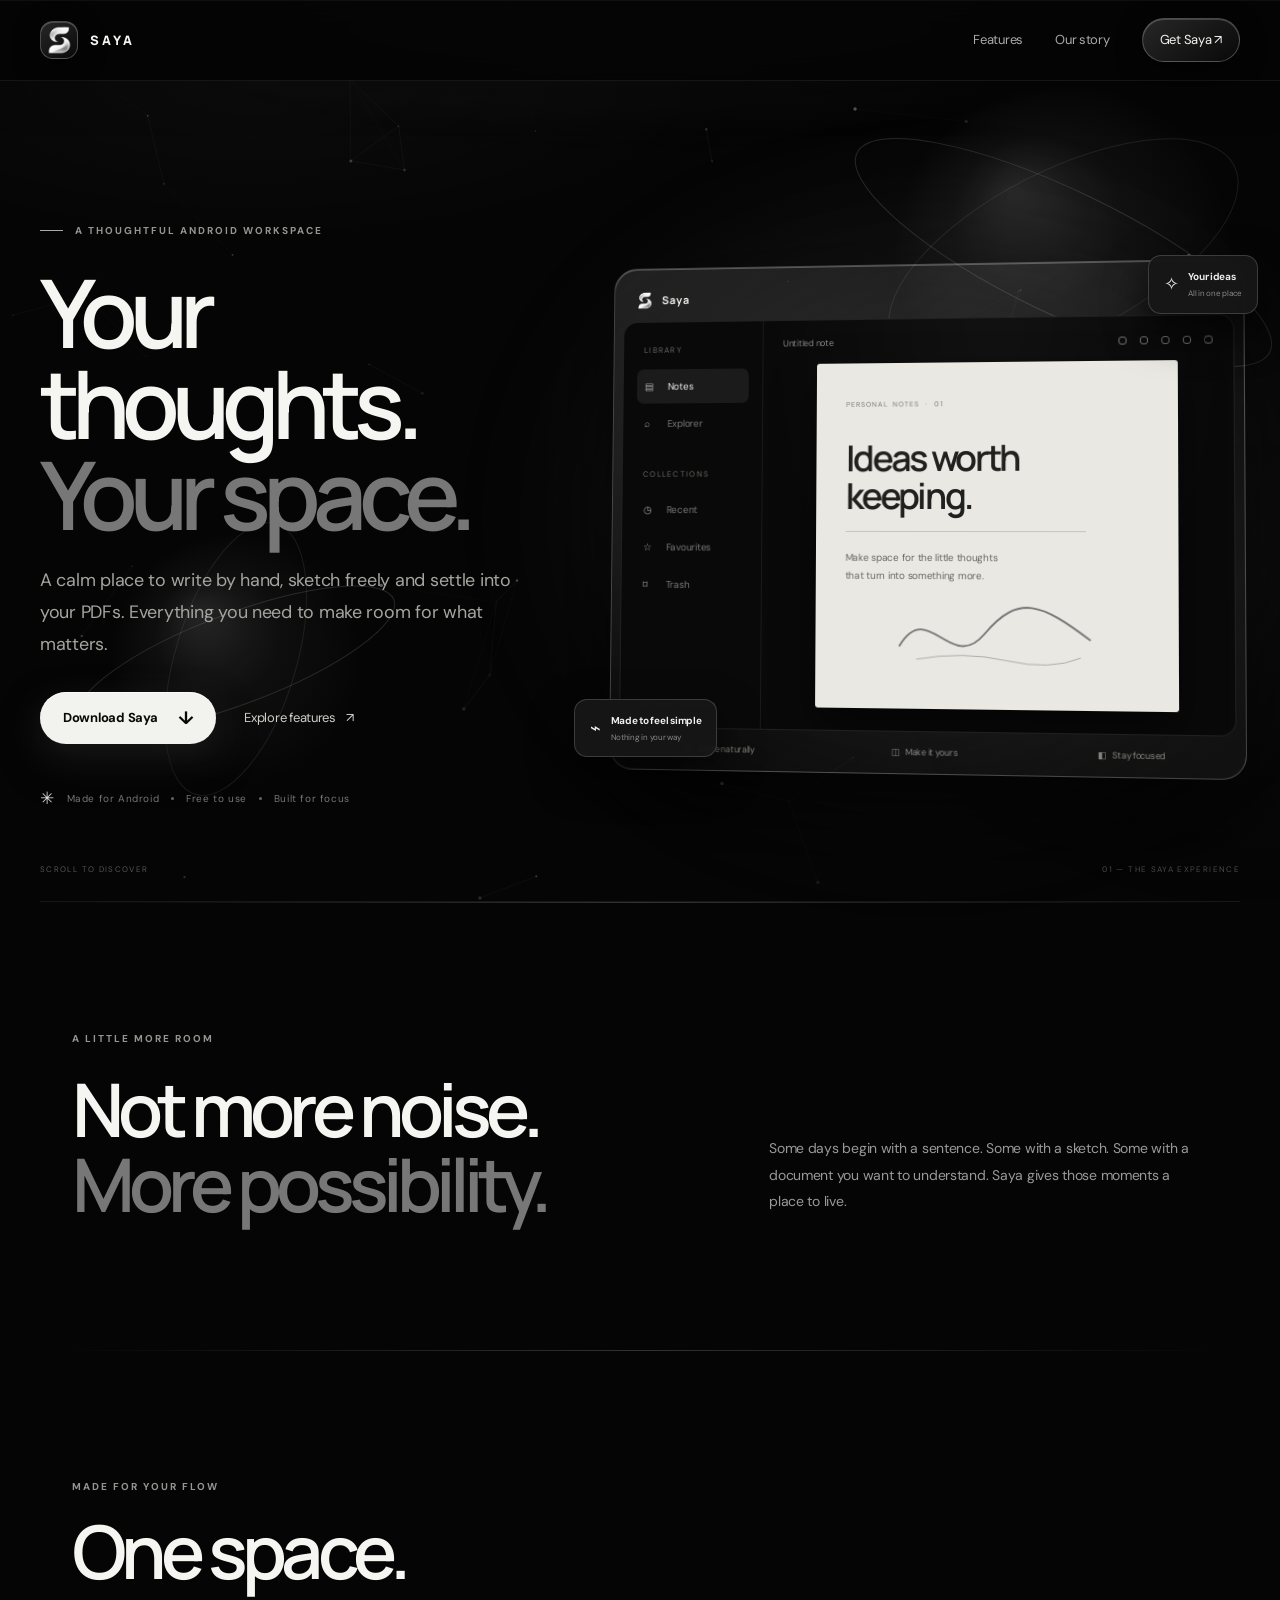
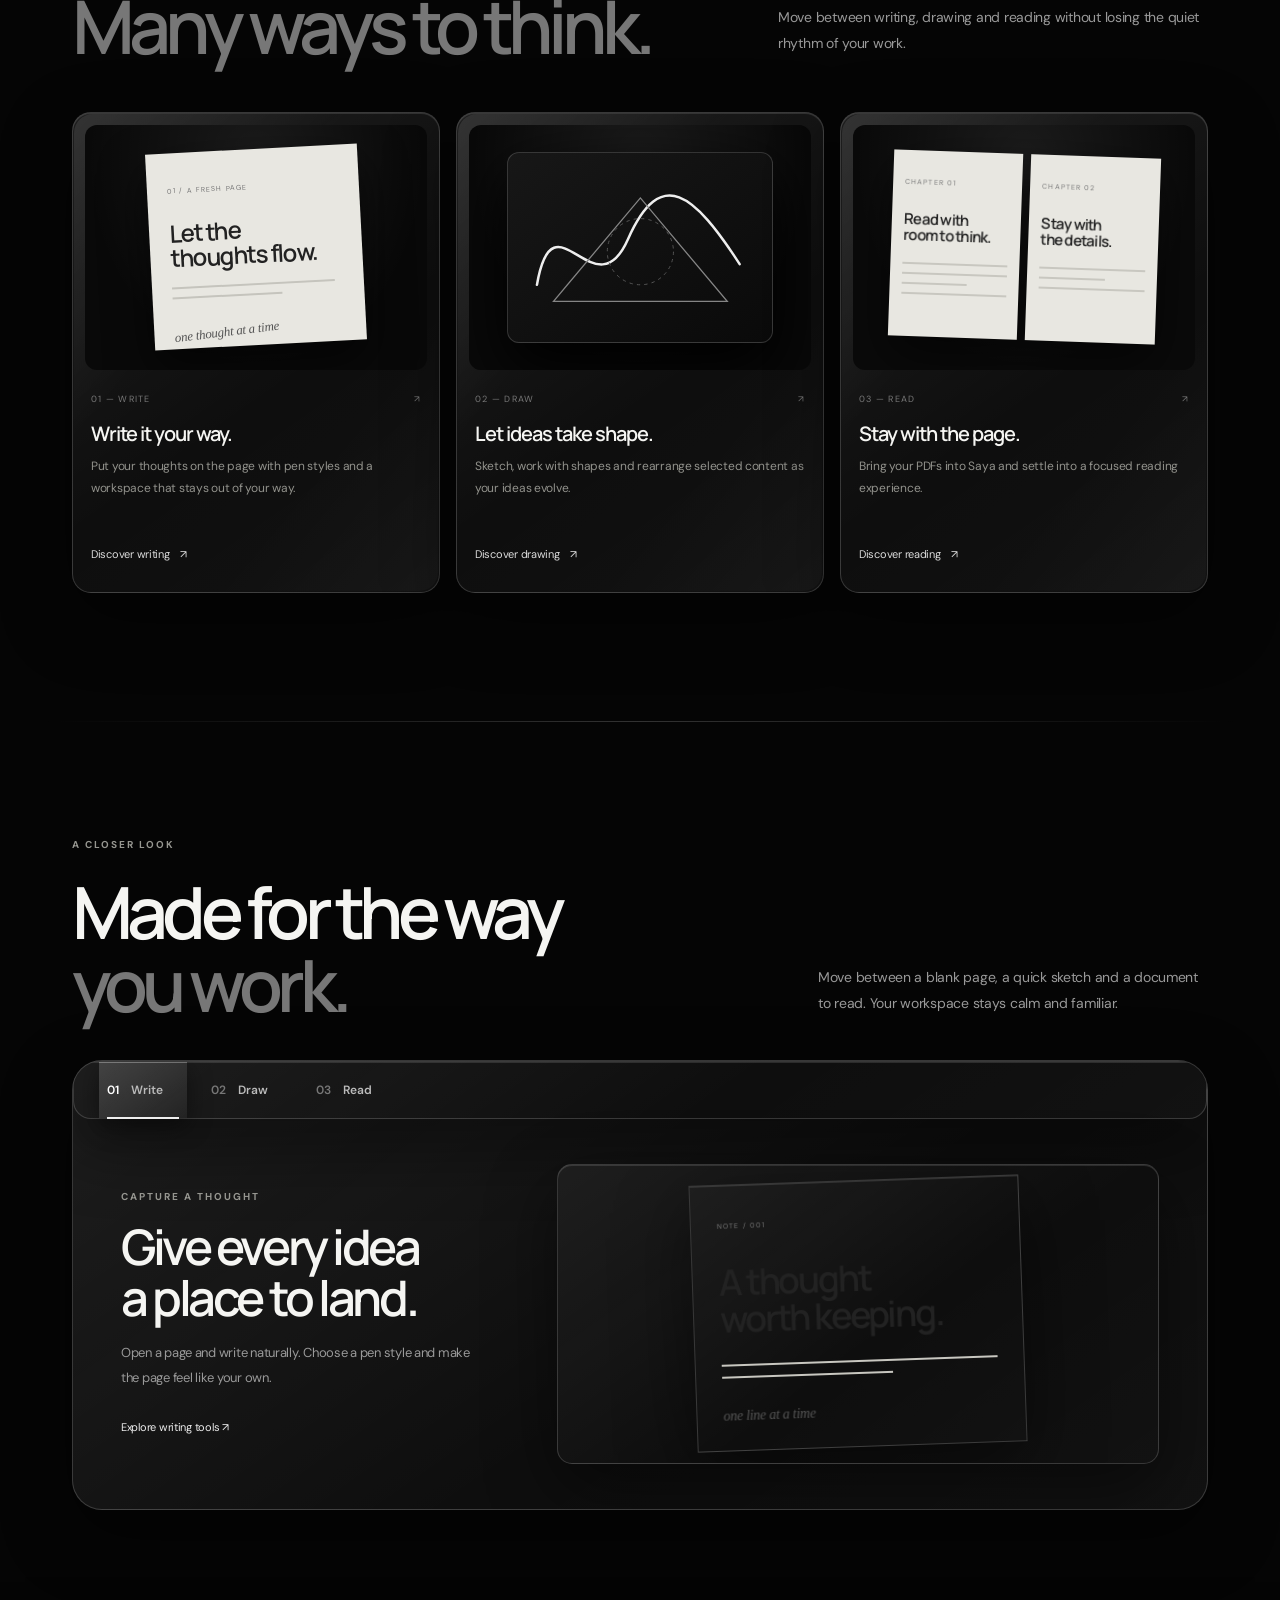
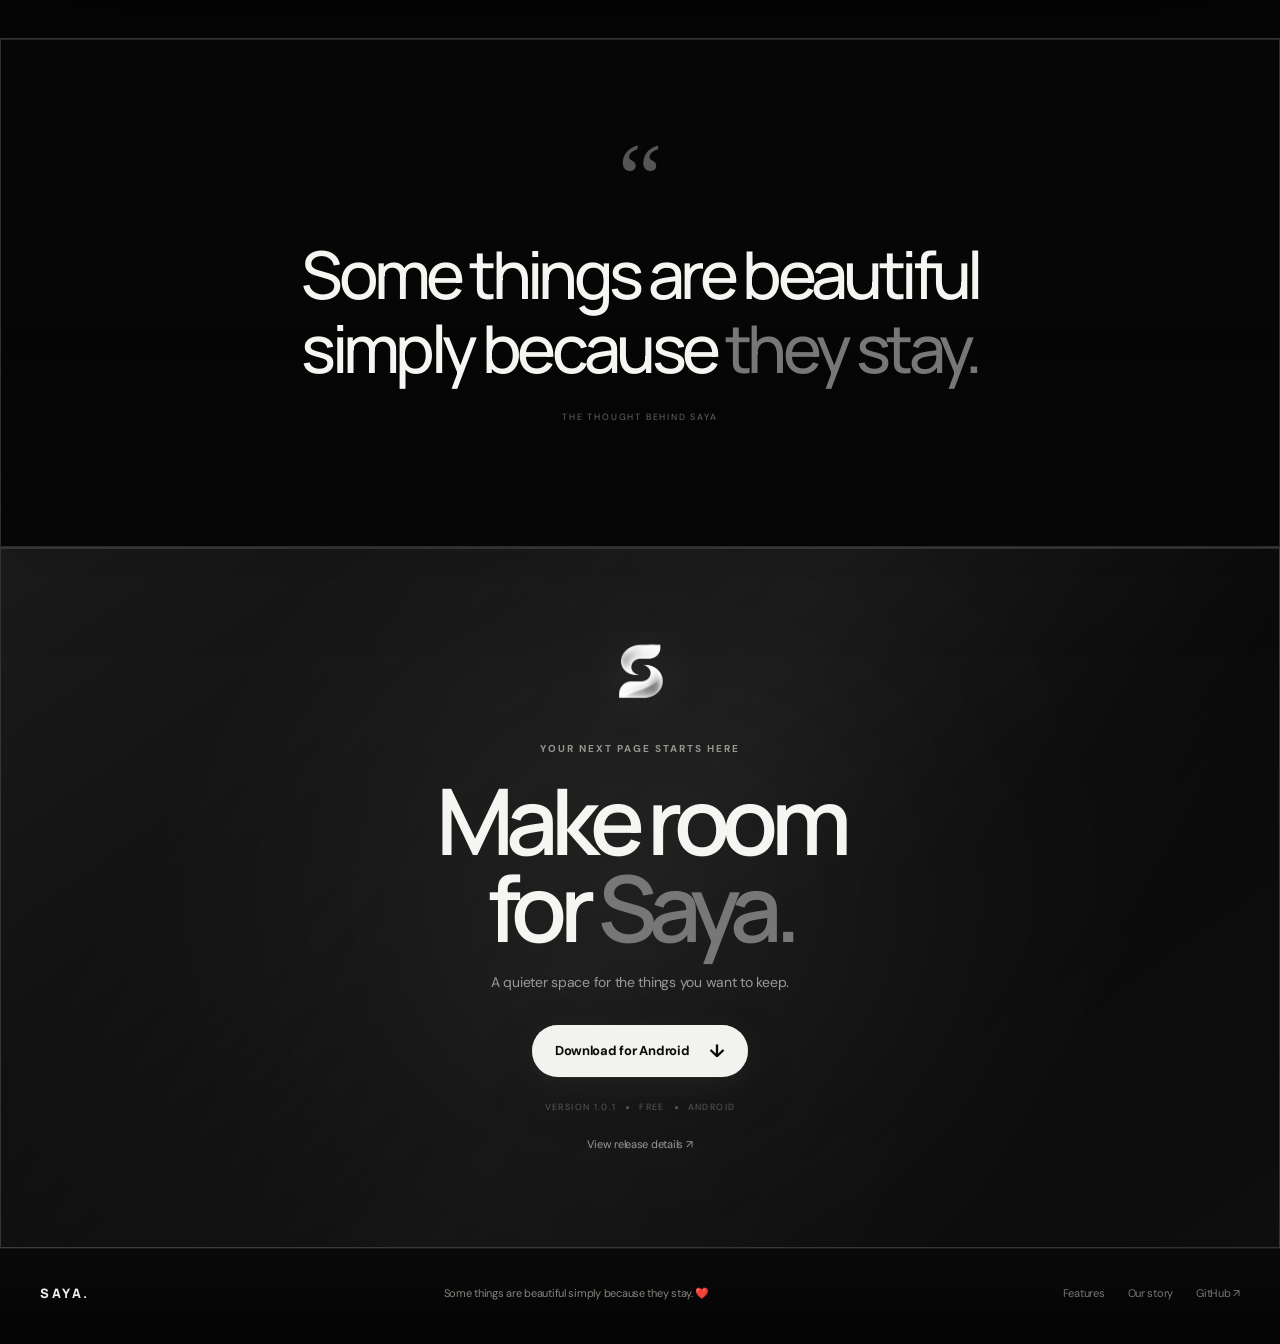
==== commit 52e71b94: "Restore Saya website to its pre-redesign version" ====
--- a/index.html
+++ b/index.html
@@ -3,11 +3,10 @@
 <head>
 <meta charset="utf-8"><meta name="viewport" content="width=device-width,initial-scale=1">
 <meta name="theme-color" content="#050505">
-<meta name="description" content="Discover Saya, a thoughtful Android workspace for handwriting, drawing and PDF reading. A quieter space for ideas to take shape.">
-<meta property="og:type" content="website"><meta property="og:title" content="Saya — Some things are beautiful simply because they stay."><meta property="og:description" content="A thoughtful Android workspace for writing, drawing and reading."><meta property="og:image" content="https://sayanotes.github.io/assets/saya-logo.webp">
+<meta name="description" content="Saya is a thoughtful Android workspace for handwriting, drawing and PDF reading.">
+<meta property="og:type" content="website"><meta property="og:title" content="Saya — Some things are beautiful simply because they stay."><meta property="og:description" content="A quieter space to write, draw, read and keep the things that matter."><meta property="og:image" content="https://sayanotes.github.io/assets/saya-logo.webp">
 <link rel="icon" type="image/webp" href="/assets/saya-logo.webp">
-<link rel="stylesheet" href="/assets/site.css?v=cinematic-1">
-<link rel="stylesheet" href="/assets/saya-self-build.css?v=1">
+<link rel="stylesheet" href="/assets/site.css?v=live-6">
 <title>Saya — A place for your thoughts</title>
 </head>
 <body class="saya-home">
@@ -20,8 +19,8 @@
 <section class="nw-hero">
 <div class="nw-hero-copy">
 <div class="nw-eyebrow"><span></span> A THOUGHTFUL ANDROID WORKSPACE</div>
-<h1>Make room for<br><span>what matters.</span></h1>
-<p class="nw-lead">A quieter space to write by hand, sketch freely and settle into your PDFs. Thoughtfully brought together, so your ideas can take the lead.</p>
+<h1>Your thoughts.<br><span>Your space.</span></h1>
+<p class="nw-lead">A calm place to write by hand, sketch freely and settle into your PDFs. Everything you need to make room for what matters.</p>
 <div class="nw-actions"><a class="nw-button nw-button-light" href="https://github.com/SayaNotes/sayanotes.github.io/releases/download/v1.0.1/Saya.apk" download="Saya.apk">Download Saya <span>↓</span></a><a class="nw-text-link" href="/features.html">Explore features <span>↗</span></a></div>
 <div class="nw-proof"><span class="nw-proof-mark">✳</span><span>Made for Android</span><i></i><span>Free to use</span><i></i><span>Built for focus</span></div>
 </div>
@@ -38,7 +37,7 @@
 <div class="nw-float nw-float-top"><span>✧</span><div><b>Your ideas</b><small>All in one place</small></div></div>
 <div class="nw-float nw-float-bottom"><span>⌁</span><div><b>Made to feel simple</b><small>Nothing in your way</small></div></div>
 </div>
-<div class="nw-hero-bottom"><span>SCROLL TO DISCOVER</span><span>MADE FOR ANDROID · DESIGNED FOR IDEAS</span></div>
+<div class="nw-hero-bottom"><span>SCROLL TO DISCOVER</span><span>01 — THE SAYA EXPERIENCE</span></div>
 </section>
 <section class="nw-intro nw-section">
 <div class="nw-section-label">A LITTLE MORE ROOM</div><div class="nw-intro-grid"><h2>Not more noise.<br><span>More possibility.</span></h2><p>Some days begin with a sentence. Some with a sketch. Some with a document you want to understand. Saya gives those moments a place to live.</p></div>
@@ -78,6 +77,5 @@
 <section class="nw-download" id="download"><div class="nw-download-glow"></div><div class="nw-download-content"><img src="/assets/saya-logo.webp" alt="Saya app logo"><div class="nw-section-label">YOUR NEXT PAGE STARTS HERE</div><h2>Make room<br>for <span>Saya.</span></h2><p>A quieter space for the things you want to keep.</p><a class="nw-button nw-button-light" href="https://github.com/SayaNotes/sayanotes.github.io/releases/download/v1.0.1/Saya.apk" download="Saya.apk">Download for Android <span>↓</span></a><div class="nw-version">VERSION 1.0.1 <i></i> FREE <i></i> ANDROID</div><a class="nw-release" href="https://github.com/SayaNotes/sayanotes.github.io/releases/tag/v1.0.1" target="_blank" rel="noopener">View release details ↗</a></div></section>
 </main>
 <footer class="site-footer"><div class="wrap footer-row"><a class="footer-brand" href="/">SAYA.</a><span class="footer-note">Some things are beautiful simply because they stay. ❤️</span><div class="footer-links"><a href="/features.html">Features</a><a href="/about.html">Our story</a><a href="https://github.com/SayaNotes" target="_blank" rel="noopener">GitHub ↗</a></div></div></footer>
-<script src="/assets/site.js?v=cinematic-1" defer></script>
-<script src="/assets/saya-self-build.js?v=1" defer></script>
+<script src="/assets/site.js?v=live-6" defer></script>
 </body></html>
--- a/assets/site.css
+++ b/assets/site.css
@@ -732,104 +732,3 @@
 .nw-quote{background:linear-gradient(180deg,rgba(8,8,8,.30),rgba(8,8,8,.48))!important}
 @media(max-width:700px){.saya-live-bg{opacity:.78!important}}
 @media(prefers-reduced-motion:reduce){.saya-live-bg{display:none!important}}
-
-
-/* SAYA CINEMATIC EDITION — product-first lighting, depth and restrained motion. */
-.saya-home .nw-hero{
-  min-height:min(900px,calc(100svh - 80px));
-  padding-top:clamp(76px,10vw,142px);
-  padding-bottom:clamp(70px,8vw,105px);
-}
-.saya-home .nw-hero:before{
-  background:
-    radial-gradient(ellipse 42% 58% at 78% 46%,rgba(235,235,235,.105),transparent 72%),
-    radial-gradient(ellipse 34% 38% at 18% 15%,rgba(255,255,255,.045),transparent 75%),
-    linear-gradient(115deg,transparent 20%,rgba(255,255,255,.018) 52%,transparent 82%);
-}
-.saya-home .nw-eyebrow{letter-spacing:.25em;color:#c2c2bc}
-.saya-home .nw-eyebrow span{box-shadow:0 0 16px rgba(255,255,255,.8)}
-.saya-home .nw-hero h1{
-  font-size:clamp(64px,8.2vw,112px);
-  line-height:.91;
-  letter-spacing:-.092em;
-  text-wrap:balance;
-  text-shadow:0 12px 55px rgba(255,255,255,.055);
-}
-.saya-home .nw-hero h1 span{
-  background:linear-gradient(180deg,#f5f5f1 8%,#a8a8a2 100%);
-  -webkit-background-clip:text;background-clip:text;color:transparent;
-}
-.saya-home .nw-lead{max-width:490px;color:#b8b8b1;font-size:clamp(15px,1.35vw,18px)}
-.saya-home .nw-product-wrap{perspective:1500px;isolation:isolate}
-.saya-home .nw-product-glow{
-  inset:8% -5%;
-  opacity:.19;
-  filter:blur(125px);
-  background:radial-gradient(ellipse,#f4f4f4 0%,#777 28%,transparent 72%);
-  animation:saya-stage-breathe 9s ease-in-out infinite alternate;
-}
-.saya-home .nw-product-window{
-  border-color:rgba(255,255,255,.46);
-  background:linear-gradient(145deg,rgba(255,255,255,.27),rgba(255,255,255,.035) 42%,rgba(255,255,255,.12));
-  box-shadow:0 65px 140px rgba(0,0,0,.82),0 0 70px rgba(255,255,255,.055),inset 0 1px rgba(255,255,255,.55),inset 0 -1px rgba(255,255,255,.08);
-  transform:perspective(1500px) rotateY(-7deg) rotateX(3deg) translateY(0);
-  animation:saya-device-float 9s ease-in-out infinite;
-  transition:transform .8s cubic-bezier(.2,.8,.2,1),box-shadow .8s;
-}
-.saya-home .nw-product-wrap:hover .nw-product-window{
-  transform:perspective(1500px) rotateY(-2deg) rotateX(1deg) translateY(-7px);
-  box-shadow:0 78px 150px rgba(0,0,0,.86),0 0 90px rgba(255,255,255,.09),inset 0 1px rgba(255,255,255,.58);
-}
-.saya-home .nw-workspace{
-  background:linear-gradient(145deg,#111,#070707);
-  box-shadow:inset 0 0 55px rgba(255,255,255,.025);
-}
-.saya-home .nw-paper{
-  box-shadow:0 28px 65px rgba(0,0,0,.55),inset 0 1px rgba(255,255,255,.08);
-}
-.saya-home .nw-float{
-  border-color:rgba(255,255,255,.32);
-  background:linear-gradient(145deg,rgba(38,38,38,.96),rgba(13,13,13,.94));
-  box-shadow:0 24px 65px rgba(0,0,0,.7),inset 0 1px rgba(255,255,255,.16);
-}
-.saya-home .nw-float-top{animation:saya-chip-float 7s ease-in-out infinite}
-.saya-home .nw-float-bottom{animation:saya-chip-float 8s ease-in-out -3s infinite}
-.saya-home .nw-hero-bottom{color:#888;letter-spacing:.2em}
-.saya-home .nw-section-heading h2,.saya-home .nw-intro h2,.saya-home .nw-showcase-heading h2{
-  text-wrap:balance;
-}
-.saya-home .nw-feature{
-  background:linear-gradient(145deg,rgba(255,255,255,.075),rgba(255,255,255,.012) 65%),#080808;
-  box-shadow:0 25px 75px rgba(0,0,0,.22),inset 0 1px rgba(255,255,255,.1);
-}
-.saya-home .nw-feature-art{background:radial-gradient(ellipse at 50% 35%,rgba(255,255,255,.075),transparent 72%),#080808}
-.saya-home .nw-download{
-  border:1px solid rgba(255,255,255,.16);
-  box-shadow:0 35px 100px rgba(0,0,0,.42),inset 0 1px rgba(255,255,255,.12);
-}
-@keyframes saya-device-float{
-  0%,100%{transform:perspective(1500px) rotateY(-7deg) rotateX(3deg) translate3d(0,0,0)}
-  50%{transform:perspective(1500px) rotateY(-5deg) rotateX(1.5deg) translate3d(0,-12px,0)}
-}
-@keyframes saya-chip-float{0%,100%{translate:0 0}50%{translate:0 -8px}}
-@keyframes saya-stage-breathe{0%{opacity:.12;transform:scale(.92)}100%{opacity:.22;transform:scale(1.08)}}
-@media(max-width:900px){
- .saya-home .nw-hero{min-height:auto;grid-template-columns:1fr;gap:32px;padding-top:76px}
- .saya-home .nw-hero-copy{max-width:760px}
- .saya-home .nw-product-wrap{width:min(100%,760px);margin:0 auto}
- .saya-home .nw-product-window{transform:none;animation:saya-device-float-mobile 10s ease-in-out infinite}
-}
-@keyframes saya-device-float-mobile{0%,100%{transform:translateY(0)}50%{transform:translateY(-8px)}}
-@media(max-width:640px){
- .saya-home .nw-hero{padding-top:58px;padding-bottom:68px}
- .saya-home .nw-hero h1{font-size:clamp(56px,14vw,78px);letter-spacing:-.085em}
- .saya-home .nw-lead{max-width:38ch}
- .saya-home .nw-product-window{animation:none;transform:none}
- .saya-home .nw-product-wrap:hover .nw-product-window{transform:none}
- .saya-home .nw-float{animation:none}
- .saya-home .nw-product-glow{filter:blur(75px)}
-}
-@media(prefers-reduced-motion:reduce){
- .saya-home .nw-product-glow,.saya-home .nw-product-window,.saya-home .nw-float-top,.saya-home .nw-float-bottom{animation:none!important}
- .saya-home .nw-product-window,.saya-home .nw-product-wrap:hover .nw-product-window{transform:none!important;transition:none!important}
-}
